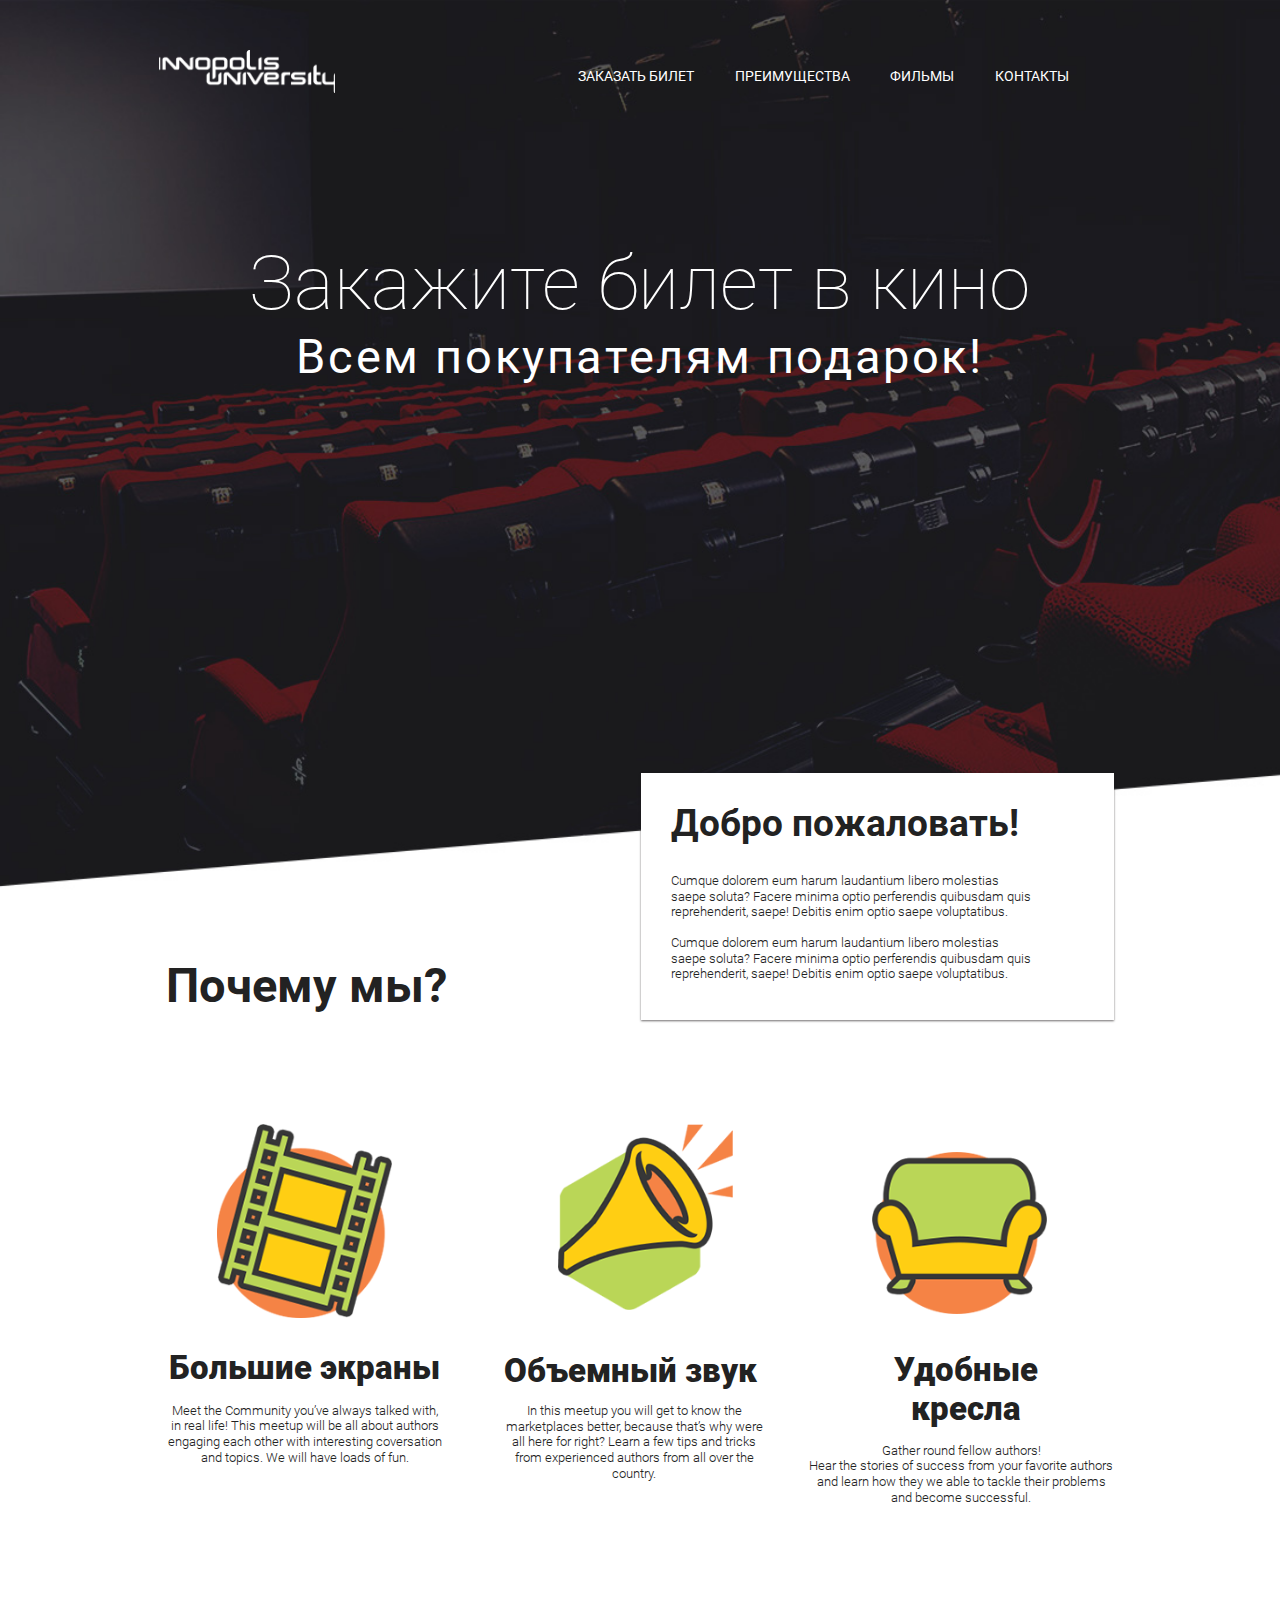
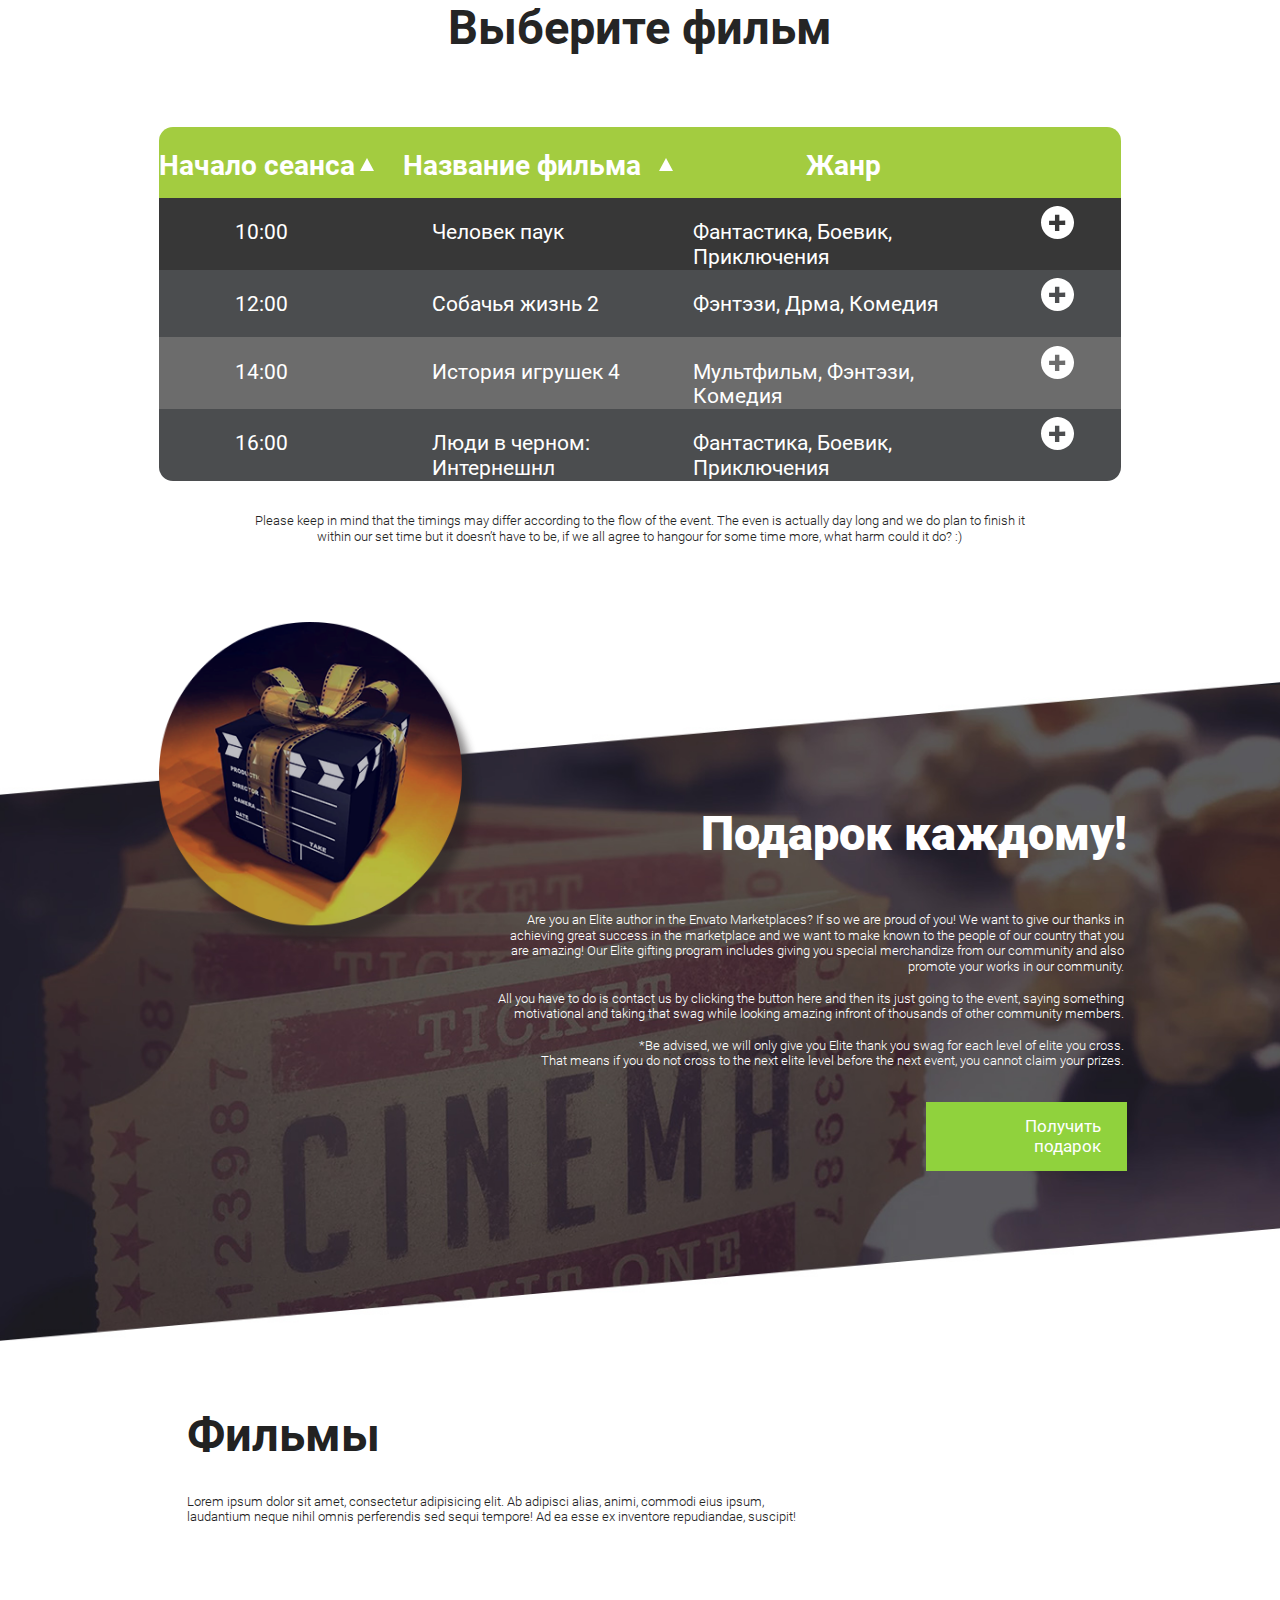
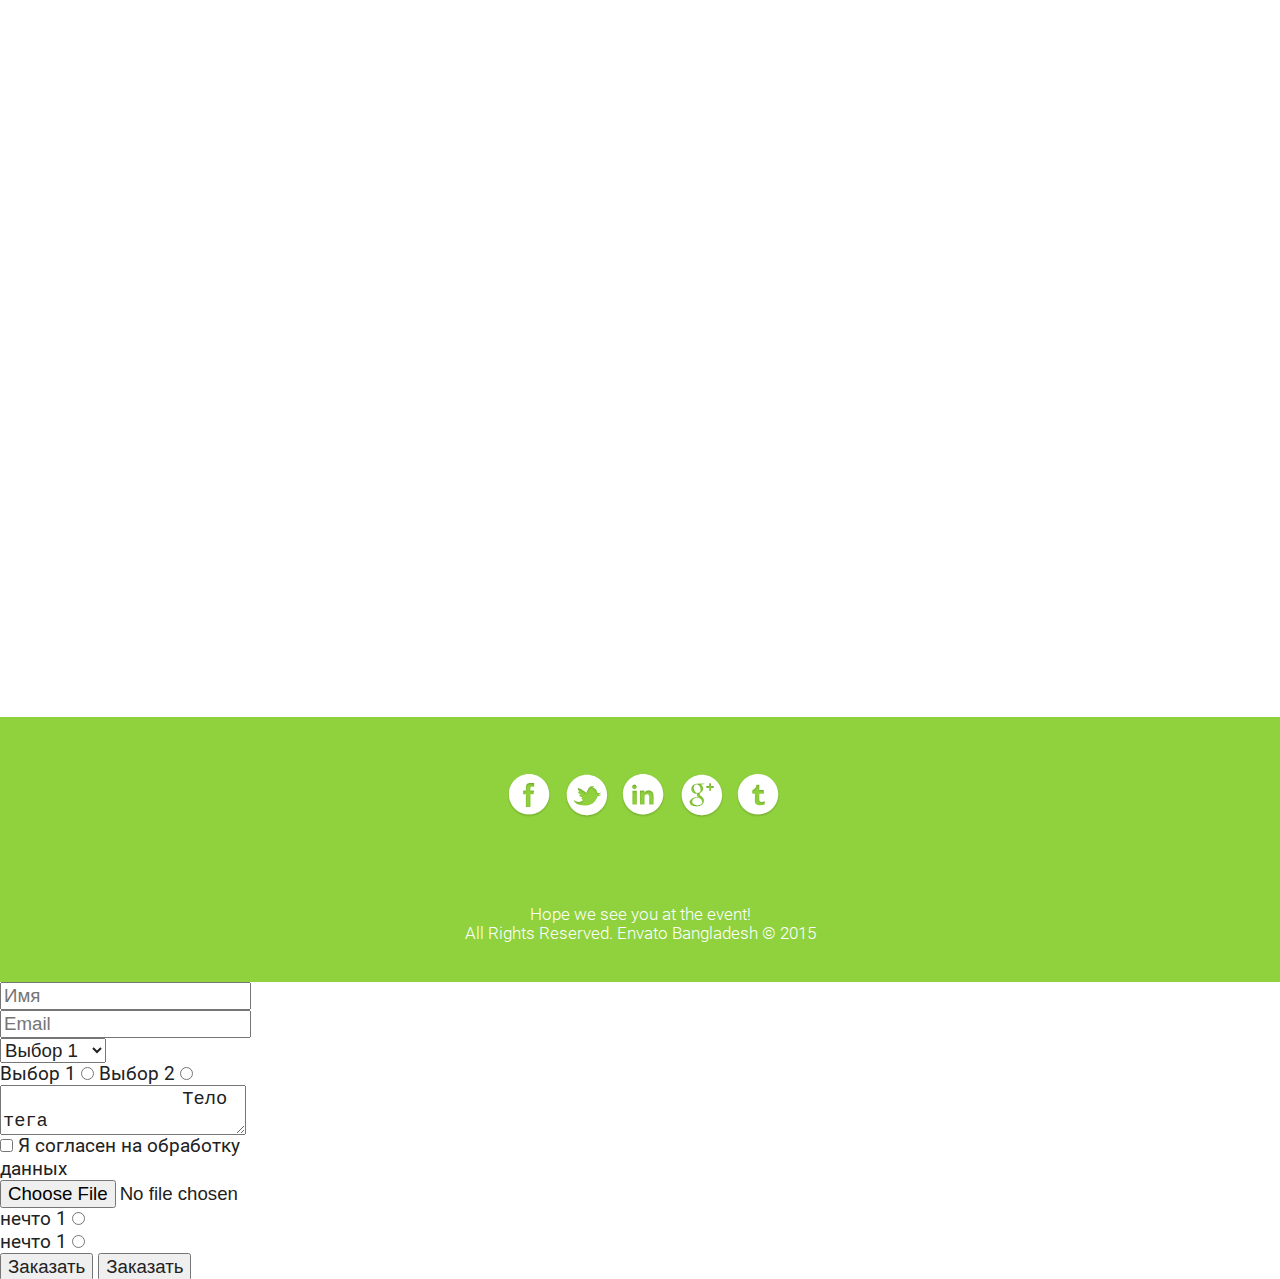
==== index.html @ f1da5b65 "<4.3>-<1>-<add film.js>" ====
<!doctype html>
<html lang="ru">

<head>
    <title>innocinema.ru</title>
    <meta charset="utf-8">
    <meta name="viewport" content="width=device-width, initial-scale=1">
    <meta name="description" content="">
    <meta name="author" content="">
    <title>Webpack Boilerplate</title>
    <link rel="icon" type="image/png" href="images/favicon.png" />
    <link rel="stylesheet" type="text/css" href="css/style.css" />
    <link rel="stylesheet" type="text/css" href="css/media.css" />
    <link rel="stylesheet" href="css/owl.carousel.min.css">
    <link rel="stylesheet" href="css/owl.theme.default.min.css">

</head>


<body>
    <div class="main">
        <div class="block">
            <div class="main__logo">
            </div>
            <div class="main__menu">
                <div class="menu-burger">
                    <span></span>
                </div>
                <ul class="main__menu-list">
                    <li><a href="#ЗАКАЗАТЬ БИЛЕТ">ЗАКАЗАТЬ БИЛЕТ</a></li>
                    <li><a href="#ПРЕИМУЩЕСТВА">ПРЕИМУЩЕСТВА</a></li>
                    <li><a href="#ФИЛЬМЫ">ФИЛЬМЫ </a></li>
                    <li><a href="#КОНТАКТЫ">КОНТАКТЫ</a></li>
                </ul>
            </div>
            <div class="main__head">
                <h1><a name="ЗАКАЗАТЬ БИЛЕТ"></a>
                    Закажите билет в кино
                </h1>
                <h2>
                    Всем покупателям подарок!
                </h2>
            </div>
        </div>
    </div>
    <div class="container">
        <div class="main__welcome">
            <h2>
                Добро пожаловать!
            </h2>
            <p>
                Cumque dolorem eum harum laudantium libero molestias saepe soluta?
                Facere minima optio perferendis quibusdam quis reprehenderit, saepe! Debitis enim optio saepe
                voluptatibus.
            </p>
            <p>
                Cumque dolorem eum harum laudantium libero molestias saepe soluta?
                Facere minima optio perferendis quibusdam quis reprehenderit, saepe! Debitis enim optio saepe
                voluptatibus.
            </p>
        </div>
        <h2 class="advantages__head">
            Почему мы?
        </h2>
        <div class="advantages__flex">
            <div class="advantages__points">
                <div class="advantages__logo">
                    <img src="images/icon_1.png" alt="picture didn't loaded" title="large screens" class="scale">
                </div>
                <div class="advanages_rationale">
                    <h3>
                        Большие экраны
                    </h3>
                    <p>
                        Meet the Community you’ve always talked with, in real life! This meetup will be all about
                        authors engaging each other with interesting coversation
                        and topics. We will have loads of fun.
                    </p>
                </div>
            </div>
            <div class="advantages__points">
                <div class="advantages__logo">
                    <img src="images/icon_2.png" alt="picture didn't loaded" title="surround sound" class="scale">
                </div>
                <div class="advanages_rationale">
                    <h3>
                        Объемный звук
                    </h3>
                    <p>
                        In this meetup you will get to know the marketplaces better, because that’s why were all here
                        for right?
                        Learn a few tips and tricks from experienced authors from all over the country.
                    </p>
                </div>
            </div>
            <div class="advantages__points">
                <div class="advantages__logo">
                    <img src="images/icon_3.png" alt="picture didn't loaded" title="comfortable armchairs"
                        class="scale">
                </div>
                <div class="advanages_rationale">
                    <h3>
                        Удобные кресла
                    </h3>
                    <p>
                        Gather round fellow authors!
                        </br>
                        Hear the stories of success from your favorite authors and learn how they we able
                        to tackle their problems and become successful.
                    </p>
                </div>
            </div>
        </div>
    </div>
    </div>
    </div>
    </section>
    <section>
        <div class="movie">
            <h2 class="movie__header"><a name="ФИЛЬМЫ"></a>
                Выберите фильм
            </h2>
            <div class="table">
                <table class="movie__table">
                    <thead class="movie__table__thead">
                        <tr>
                            <th class="movie__table__thead-time">
                                Начало сеанса
                            </th>
                            <th class="movie__table__thead-stuff">
                                Название фильма
                            </th>
                            <th class="movie__table__thead-genre">
                                <a href="#">
                                    Жанр
                                </a>
                            </th>
                            <th class="movie__table__thead-plus">
                            </th>
                        </tr>
                    </thead>
                    <tbody class="movie__table__tbody">
                        <tr>
                            <td class="movie__table__tbody-time" id="start_film_1">
                            </td>
                            <td class="movie__table__tbody-stuff" id="name_film_1">
                            </td>
                            <td class="movie__table__tbody-genre" id="ganar_film_1">
                            </td>
                            <td class="movie__table__tbody-plus">
                                <svg xmlns="http://www.w3.org/2000/svg" xmlns:xlink="http://www.w3.org/1999/xlink"
                                    width="33px" height="33px">
                                    <path fill-rule="evenodd" fill="rgb(255, 255, 255)"
                                        d="M16.505,32.994 C7.393,32.994 0.005,25.607 0.005,16.494 C0.005,7.381 7.393,-0.006 16.505,-0.006 C25.618,-0.006 33.005,7.381 33.005,16.494 C33.005,25.607 25.618,32.994 16.505,32.994 ZM24.214,14.591 L18.356,14.631 L18.356,8.796 L13.958,8.777 L13.958,14.637 L8.083,14.637 L8.083,19.074 L13.958,19.074 L13.958,24.889 L18.336,24.889 L18.307,19.074 L24.231,19.074 L24.214,14.591 Z" />
                                </svg>
                            </td>
                        </tr>
                        <tr>
                            <td class="movie__table__tbody-time" id="start_film_2">
                            </td>
                            <td class="movie__table__tbody-stuff" id="name_film_2">
                            </td>
                            <td class="movie__table__tbody-genre" id="ganar_film_2">
                            </td>
                            <td class="movie__table__tbody-plus">
                                <svg xmlns="http://www.w3.org/2000/svg" xmlns:xlink="http://www.w3.org/1999/xlink"
                                    width="33px" height="33px">
                                    <path fill-rule="evenodd" fill="rgb(255, 255, 255)"
                                        d="M16.505,32.994 C7.393,32.994 0.005,25.607 0.005,16.494 C0.005,7.381 7.393,-0.006 16.505,-0.006 C25.618,-0.006 33.005,7.381 33.005,16.494 C33.005,25.607 25.618,32.994 16.505,32.994 ZM24.214,14.591 L18.356,14.631 L18.356,8.796 L13.958,8.777 L13.958,14.637 L8.083,14.637 L8.083,19.074 L13.958,19.074 L13.958,24.889 L18.336,24.889 L18.307,19.074 L24.231,19.074 L24.214,14.591 Z" />
                                </svg>
                            </td>
                        </tr>
                        <tr>
                            <td class="movie__table__tbody-time" id="start_film_3">
                            </td>
                            <td class="movie__table__tbody-stuff" id="name_film_3">
                            </td>
                            <td class="movie__table__tbody-genre" id="ganar_film_3">
                            </td>
                            <td class="movie__table__tbody-plus">
                                <svg xmlns="http://www.w3.org/2000/svg" xmlns:xlink="http://www.w3.org/1999/xlink"
                                    width="33px" height="33px">
                                    <path fill-rule="evenodd" fill="rgb(255, 255, 255)"
                                        d="M16.505,32.994 C7.393,32.994 0.005,25.607 0.005,16.494 C0.005,7.381 7.393,-0.006 16.505,-0.006 C25.618,-0.006 33.005,7.381 33.005,16.494 C33.005,25.607 25.618,32.994 16.505,32.994 ZM24.214,14.591 L18.356,14.631 L18.356,8.796 L13.958,8.777 L13.958,14.637 L8.083,14.637 L8.083,19.074 L13.958,19.074 L13.958,24.889 L18.336,24.889 L18.307,19.074 L24.231,19.074 L24.214,14.591 Z" />
                                </svg>
                            </td>
                        </tr>
                        <tr>
                            <td class="movie__table__tbody-time" id="start_film_4">
                            </td>
                            <td class="movie__table__tbody-stuff" id="name_film_4">
                            </td>
                            <td class="movie__table__tbody-genre" id="ganar_film_4">
                            </td>
                            <td class="movie__table__tbody-plus">
                                <svg xmlns="http://www.w3.org/2000/svg" xmlns:xlink="http://www.w3.org/1999/xlink"
                                    width="33px" height="33px">
                                    <path fill-rule="evenodd" fill="rgb(255, 255, 255)"
                                        d="M16.505,32.994 C7.393,32.994 0.005,25.607 0.005,16.494 C0.005,7.381 7.393,-0.006 16.505,-0.006 C25.618,-0.006 33.005,7.381 33.005,16.494 C33.005,25.607 25.618,32.994 16.505,32.994 ZM24.214,14.591 L18.356,14.631 L18.356,8.796 L13.958,8.777 L13.958,14.637 L8.083,14.637 L8.083,19.074 L13.958,19.074 L13.958,24.889 L18.336,24.889 L18.307,19.074 L24.231,19.074 L24.214,14.591 Z" />
                                </svg>
                            </td>
                        </tr>
                    </tbody>
                </table>
            </div>
            <div class="movie__caution">
                <p>
                    Please keep in mind that the timings may differ according to the flow of the event. The even is
                    actually day long and we do plan to finish it within our set time but it doesn’t have to be, if we
                    all agree to hangour for some time more, what harm could it do? :)
                </p>
            </div>
        </div>
    </section>
    <section class="present">
        <div class="present__logo">
            <img alt="picture didn't loaded" title="present" src="images/Слой 4.png">
        </div>
        <div class="present_each">
            <h2>
                Подарок каждому!
            </h2>
            <p>
                Are you an Elite author in the Envato Marketplaces? If so we are proud of you! We want to give our
                thanks in achieving great
                success in the marketplace and we want to make known to the people of our country that you are amazing!
                Our Elite gifting
                program includes giving you special merchandize from our community and also promote your works in our
                community.
            </p>
            <p>
                All you have to do is contact us by clicking the button here and then its just going to the event,
                saying something
                motivational and taking that swag while looking amazing infront of thousands of other community members.
            </p>
            <p>
                *Be advised, we will only give you Elite thank you swag for each level of elite you cross.
                </br>
                That means if you do not cross to the next elite level before the next event, you cannot claim your
                prizes.
            </p>
            <div class="present__button">
                <p>
                    Получить подарок
                </p>
            </div>
        </div>
    </section>
    <div class="film">
        <section class="films">
            <h2>
                Фильмы
            </h2>
            <p>
                Lorem ipsum dolor sit amet, consectetur adipisicing elit. Ab adipisci alias, animi, commodi eius ipsum,
                laudantium neque nihil omnis perferendis sed sequi tempore! Ad ea esse ex inventore repudiandae,
                suscipit!
            </p>
        </section>
        <section>
            <div class="movie-grid ">
                <div class="movie-grid_flex owl-carousel">
                    <div class="movie-grid_item">
                        <div class="movie-grid_inner1">
                            <div class="movie-grid_poster">
                                <img src="images/spider.jpg" alt="picture didn't loaded" title="человек-паук">
                            </div>
                            <div class="movie-grid_description">
                                <p class="movie-grid_text1">Человек-паук</p>
                                <hr class="movie-grid_hr" />
                                <p class="movie-grid_text2">More about selling in the Envato Marketplaces</p>
                                <div>
                                    <a class="movie-grid_link1" href="http://facebook.com" title="facebook"
                                        target="_blank">
                                        <svg class="movie-grid_svg" xmlns="http://www.w3.org/2000/svg"
                                            xmlns:xlink="http://www.w3.org/1999/xlink" width="34px" height="34px">
                                            <defs>
                                                <filter filterUnits="userSpaceOnUse" id="Filter_0" x="0px" y="0px"
                                                    width="34px" height="34px">
                                                    <feOffset in="SourceAlpha" dx="0" dy="1" />
                                                    <feGaussianBlur result="blurOut" stdDeviation="1" />
                                                    <feFlood flood-color="rgb(0, 0, 0)" result="floodOut" />
                                                    <feComposite operator="atop" in="floodOut" in2="blurOut" />
                                                    <feComponentTransfer>
                                                        <feFuncA type="linear" slope="0.25" />
                                                    </feComponentTransfer>
                                                    <feMerge>
                                                        <feMergeNode />
                                                        <feMergeNode in="SourceGraphic" />
                                                    </feMerge>
                                                </filter>
                                            </defs>
                                            <g filter="url(#Filter_0)">
                                                <path fill-rule="evenodd"
                                                    d="M16.350,30.764 C7.872,30.764 1.000,23.882 1.000,15.393 C1.000,6.903 7.872,0.021 16.350,0.021 C24.828,0.021 31.700,6.903 31.700,15.393 C31.700,23.882 24.828,30.764 16.350,30.764 ZM16.721,6.969 C13.254,6.969 14.044,11.088 13.929,12.590 C13.929,12.601 11.809,12.590 11.809,12.590 L11.809,15.384 L13.922,15.384 L13.922,25.220 L17.434,25.220 L17.426,15.384 L19.779,15.384 L20.240,12.574 L17.434,12.605 C17.434,10.610 17.280,9.799 18.445,9.799 C18.549,9.799 20.251,9.795 20.251,9.795 L20.255,6.969 L16.721,6.969 Z" />
                                            </g>
                                        </svg>
                                    </a>
                                    <a class="movie-grid_link1" href="http://twiter.com" title="twiter" target="_blank">
                                        <svg class="movie-grid_svg" xmlns="http://www.w3.org/2000/svg"
                                            xmlns:xlink="http://www.w3.org/1999/xlink" width="34px" height="34px">
                                            <defs>
                                                <filter filterUnits="userSpaceOnUse" id="Filter_0" x="0px" y="0px"
                                                    width="34px" height="34px">
                                                    <feOffset in="SourceAlpha" dx="0" dy="1" />
                                                    <feGaussianBlur result="blurOut" stdDeviation="1" />
                                                    <feFlood flood-color="rgb(0, 0, 0)" result="floodOut" />
                                                    <feComposite operator="atop" in="floodOut" in2="blurOut" />
                                                    <feComponentTransfer>
                                                        <feFuncA type="linear" slope="0.25" />
                                                    </feComponentTransfer>
                                                    <feMerge>
                                                        <feMergeNode />
                                                        <feMergeNode in="SourceGraphic" />
                                                    </feMerge>
                                                </filter>

                                            </defs>
                                            <g filter="url(#Filter_0)">
                                                <path fill-rule="evenodd"
                                                    d="M16.537,30.747 C8.060,30.747 1.187,23.865 1.187,15.375 C1.187,6.885 8.060,0.003 16.537,0.003 C25.015,0.003 31.887,6.885 31.887,15.375 C31.887,23.865 25.015,30.747 16.537,30.747 ZM24.698,13.855 C23.512,9.722 20.664,9.722 20.664,9.722 C20.664,9.722 21.873,9.034 21.838,8.615 C21.466,8.348 20.720,8.883 20.657,8.883 C20.845,8.751 20.733,8.373 20.489,8.231 C20.129,8.266 19.815,8.930 19.815,8.930 C19.815,8.930 19.638,8.604 19.478,8.604 C17.571,9.128 16.228,13.535 16.234,13.541 C10.007,9.332 9.595,10.141 9.595,10.152 C9.106,11.247 11.001,12.633 11.001,12.633 L10.460,12.649 C10.460,12.649 9.663,12.623 9.837,13.192 C10.015,13.920 10.959,14.674 10.967,14.682 C11.432,14.903 12.013,14.693 12.013,14.693 C12.013,14.693 11.397,15.016 11.007,15.260 C10.364,15.675 10.826,16.044 10.896,16.114 C11.733,17.011 13.048,16.953 13.048,16.953 C13.048,16.953 12.437,17.686 12.432,17.965 C12.432,18.419 12.839,18.699 12.873,18.734 C13.237,18.984 13.776,19.013 13.780,19.013 C10.411,22.588 6.351,18.992 6.351,18.979 C6.804,21.598 10.653,24.125 17.420,23.147 C22.908,22.274 24.663,16.254 24.663,16.254 C24.663,16.254 26.931,16.382 27.187,15.031 C26.477,15.159 25.454,14.950 25.454,14.950 C25.454,14.950 27.198,14.193 27.280,13.285 C26.256,14.076 24.733,13.855 24.698,13.855 Z" />
                                            </g>
                                        </svg>
                                    </a>
                                    <a class="movie-grid_link1" href="https://www.behance.net/" title="behance"
                                        target="_blank">
                                        <svg class="movie-grid_svg" xmlns="http://www.w3.org/2000/svg"
                                            xmlns:xlink="http://www.w3.org/1999/xlink" width="35px" height="34px">
                                            <defs>
                                                <filter filterUnits="userSpaceOnUse" id="Filter_0" x="0px" y="0px"
                                                    width="35px" height="34px">
                                                    <feOffset in="SourceAlpha" dx="0" dy="1" />
                                                    <feGaussianBlur result="blurOut" stdDeviation="1" />
                                                    <feFlood flood-color="rgb(0, 0, 0)" result="floodOut" />
                                                    <feComposite operator="atop" in="floodOut" in2="blurOut" />
                                                    <feComponentTransfer>
                                                        <feFuncA type="linear" slope="0.25" />
                                                    </feComponentTransfer>
                                                    <feMerge>
                                                        <feMergeNode />
                                                        <feMergeNode in="SourceGraphic" />
                                                    </feMerge>
                                                </filter>

                                            </defs>
                                            <g filter="url(#Filter_0)">
                                                <path fill-rule="evenodd"
                                                    d="M16.806,30.764 C8.328,30.764 1.456,23.882 1.456,15.393 C1.456,6.903 8.328,0.021 16.806,0.021 C25.283,0.021 32.156,6.903 32.156,15.393 C32.156,23.882 25.283,30.764 16.806,30.764 ZM16.969,12.741 C16.969,9.268 13.194,9.547 13.194,9.547 L7.596,9.549 L7.603,21.872 L12.826,21.837 C12.826,21.837 17.320,22.183 17.360,18.148 C17.360,15.798 15.465,15.234 15.465,15.234 C15.465,15.234 16.969,14.689 16.969,12.741 ZM25.305,10.217 L20.513,10.217 L20.513,11.592 L25.305,11.592 L25.305,10.217 ZM22.854,12.325 C18.267,12.325 18.493,17.138 18.493,17.138 C18.493,17.138 18.237,21.877 22.944,21.877 C26.568,21.877 27.094,18.885 27.094,18.885 L24.763,18.885 C24.763,18.885 24.387,19.940 23.004,19.924 C20.733,19.924 20.809,17.726 20.809,17.726 L27.199,17.695 C27.199,17.695 27.861,12.325 22.854,12.325 ZM22.839,14.292 C24.808,14.292 24.854,16.160 24.854,16.160 L20.854,16.190 C20.854,16.190 21.004,14.292 22.839,14.292 ZM12.723,19.704 L10.117,19.694 L10.107,16.410 C10.107,16.410 11.692,16.421 12.758,16.421 C12.754,16.421 14.768,16.280 14.768,17.947 C14.768,19.944 12.723,19.704 12.723,19.704 ZM12.743,14.398 L10.112,14.413 L10.112,11.687 L12.385,11.699 C12.385,11.699 14.518,11.416 14.518,13.012 C14.518,14.609 12.743,14.398 12.743,14.398 Z" />
                                            </g>
                                        </svg>
                                    </a>
                                    <a class="movie-grid_link1" href="https://dribbble.com/" title="dribbble"
                                        target="_blank">
                                        <svg class="movie-grid_svg" xmlns="http://www.w3.org/2000/svg"
                                            xmlns:xlink="http://www.w3.org/1999/xlink" width="35px" height="34px">
                                            <defs>
                                                <filter filterUnits="userSpaceOnUse" id="Filter_0" x="0px" y="0px"
                                                    width="34px" height="34px">
                                                    <feOffset in="SourceAlpha" dx="0" dy="1" />
                                                    <feGaussianBlur result="blurOut" stdDeviation="1" />
                                                    <feFlood flood-color="rgb(0, 0, 0)" result="floodOut" />
                                                    <feComposite operator="atop" in="floodOut" in2="blurOut" />
                                                    <feComponentTransfer>
                                                        <feFuncA type="linear" slope="0.25" />
                                                    </feComponentTransfer>
                                                    <feMerge>
                                                        <feMergeNode />
                                                        <feMergeNode in="SourceGraphic" />
                                                    </feMerge>
                                                </filter>

                                            </defs>
                                            <g filter="url(#Filter_0)">
                                                <path fill-rule="evenodd"
                                                    d="M16.644,31.009 C8.166,31.009 1.294,24.126 1.294,15.636 C1.294,7.146 8.166,0.265 16.644,0.265 C25.121,0.265 31.994,7.146 31.994,15.636 C31.994,24.126 25.121,31.009 16.644,31.009 ZM16.546,3.731 C9.946,3.731 4.595,9.100 4.595,15.724 C4.595,22.347 9.946,27.716 16.546,27.716 C23.147,27.716 28.498,22.347 28.498,15.724 C28.498,9.100 23.147,3.731 16.546,3.731 ZM19.404,15.210 C19.132,14.525 18.850,13.854 18.553,13.209 C22.130,11.829 24.182,9.458 24.182,9.458 C24.182,9.458 26.206,11.638 26.388,15.193 C26.388,15.178 22.467,14.623 19.404,15.210 ZM14.049,6.157 C14.049,6.157 18.845,4.626 22.988,8.237 C20.753,10.510 17.771,11.625 17.771,11.625 C16.451,8.648 14.049,6.157 14.049,6.157 ZM6.905,13.641 C6.905,13.641 7.620,9.210 12.104,6.893 C14.554,9.848 15.825,12.313 15.825,12.313 C15.825,12.313 12.168,13.504 6.905,13.641 ZM17.441,15.644 C17.441,15.644 12.774,16.496 9.041,22.138 C6.368,19.036 6.702,15.348 6.702,15.329 C13.430,15.117 16.642,13.880 16.642,13.880 L17.441,15.644 ZM18.121,17.369 C19.233,19.948 20.084,24.955 20.084,24.955 C20.084,24.955 15.249,27.144 10.494,23.529 C10.502,23.529 13.193,18.747 18.121,17.369 ZM26.331,16.982 C25.687,21.930 21.967,23.990 21.967,23.990 C21.345,20.359 20.052,16.938 20.052,16.938 C20.052,16.938 23.030,16.445 26.331,16.982 Z" />
                                            </g>
                                        </svg>
                                    </a>
                                </div>
                            </div>
                        </div>
                    </div>
                    <div class="movie-grid_item">
                        <div class="movie-grid_inner1">
                            <div class="movie-grid_poster">
                                <img src="images/dog.jpg" alt="picture didn't loaded" title="Cобачья жизнь 2">
                            </div>
                            <div class="movie-grid_description">
                                <p class="movie-grid_text1">Cобачья жизнь 2</p>
                                <hr class="movie-grid_hr" />
                                <p class="movie-grid_text2">More about selling in the Envato Marketplaces</p>
                                <div>
                                    <a class="movie-grid_link1" href="http://facebook.com" title="facebook"
                                        target="_blank">
                                        <svg class="movie-grid_svg" xmlns="http://www.w3.org/2000/svg"
                                            xmlns:xlink="http://www.w3.org/1999/xlink" width="34px" height="34px">
                                            <defs>
                                                <filter filterUnits="userSpaceOnUse" id="Filter_0" x="0px" y="0px"
                                                    width="34px" height="34px">
                                                    <feOffset in="SourceAlpha" dx="0" dy="1" />
                                                    <feGaussianBlur result="blurOut" stdDeviation="1" />
                                                    <feFlood flood-color="rgb(0, 0, 0)" result="floodOut" />
                                                    <feComposite operator="atop" in="floodOut" in2="blurOut" />
                                                    <feComponentTransfer>
                                                        <feFuncA type="linear" slope="0.25" />
                                                    </feComponentTransfer>
                                                    <feMerge>
                                                        <feMergeNode />
                                                        <feMergeNode in="SourceGraphic" />
                                                    </feMerge>
                                                </filter>
                                            </defs>
                                            <g filter="url(#Filter_0)">
                                                <path fill-rule="evenodd"
                                                    d="M16.350,30.764 C7.872,30.764 1.000,23.882 1.000,15.393 C1.000,6.903 7.872,0.021 16.350,0.021 C24.828,0.021 31.700,6.903 31.700,15.393 C31.700,23.882 24.828,30.764 16.350,30.764 ZM16.721,6.969 C13.254,6.969 14.044,11.088 13.929,12.590 C13.929,12.601 11.809,12.590 11.809,12.590 L11.809,15.384 L13.922,15.384 L13.922,25.220 L17.434,25.220 L17.426,15.384 L19.779,15.384 L20.240,12.574 L17.434,12.605 C17.434,10.610 17.280,9.799 18.445,9.799 C18.549,9.799 20.251,9.795 20.251,9.795 L20.255,6.969 L16.721,6.969 Z" />
                                            </g>
                                        </svg>
                                    </a>
                                    <a class="movie-grid_link1" href="http://twiter.com" title="twiter" target="_blank">
                                        <svg class="movie-grid_svg" xmlns="http://www.w3.org/2000/svg"
                                            xmlns:xlink="http://www.w3.org/1999/xlink" width="34px" height="34px">
                                            <defs>
                                                <filter filterUnits="userSpaceOnUse" id="Filter_0" x="0px" y="0px"
                                                    width="34px" height="34px">
                                                    <feOffset in="SourceAlpha" dx="0" dy="1" />
                                                    <feGaussianBlur result="blurOut" stdDeviation="1" />
                                                    <feFlood flood-color="rgb(0, 0, 0)" result="floodOut" />
                                                    <feComposite operator="atop" in="floodOut" in2="blurOut" />
                                                    <feComponentTransfer>
                                                        <feFuncA type="linear" slope="0.25" />
                                                    </feComponentTransfer>
                                                    <feMerge>
                                                        <feMergeNode />
                                                        <feMergeNode in="SourceGraphic" />
                                                    </feMerge>
                                                </filter>

                                            </defs>
                                            <g filter="url(#Filter_0)">
                                                <path fill-rule="evenodd"
                                                    d="M16.537,30.747 C8.060,30.747 1.187,23.865 1.187,15.375 C1.187,6.885 8.060,0.003 16.537,0.003 C25.015,0.003 31.887,6.885 31.887,15.375 C31.887,23.865 25.015,30.747 16.537,30.747 ZM24.698,13.855 C23.512,9.722 20.664,9.722 20.664,9.722 C20.664,9.722 21.873,9.034 21.838,8.615 C21.466,8.348 20.720,8.883 20.657,8.883 C20.845,8.751 20.733,8.373 20.489,8.231 C20.129,8.266 19.815,8.930 19.815,8.930 C19.815,8.930 19.638,8.604 19.478,8.604 C17.571,9.128 16.228,13.535 16.234,13.541 C10.007,9.332 9.595,10.141 9.595,10.152 C9.106,11.247 11.001,12.633 11.001,12.633 L10.460,12.649 C10.460,12.649 9.663,12.623 9.837,13.192 C10.015,13.920 10.959,14.674 10.967,14.682 C11.432,14.903 12.013,14.693 12.013,14.693 C12.013,14.693 11.397,15.016 11.007,15.260 C10.364,15.675 10.826,16.044 10.896,16.114 C11.733,17.011 13.048,16.953 13.048,16.953 C13.048,16.953 12.437,17.686 12.432,17.965 C12.432,18.419 12.839,18.699 12.873,18.734 C13.237,18.984 13.776,19.013 13.780,19.013 C10.411,22.588 6.351,18.992 6.351,18.979 C6.804,21.598 10.653,24.125 17.420,23.147 C22.908,22.274 24.663,16.254 24.663,16.254 C24.663,16.254 26.931,16.382 27.187,15.031 C26.477,15.159 25.454,14.950 25.454,14.950 C25.454,14.950 27.198,14.193 27.280,13.285 C26.256,14.076 24.733,13.855 24.698,13.855 Z" />
                                            </g>
                                        </svg>
                                    </a>
                                    <a class="movie-grid_link1" href="https://www.behance.net/" title="behance"
                                        target="_blank">
                                        <svg class="movie-grid_svg" xmlns="http://www.w3.org/2000/svg"
                                            xmlns:xlink="http://www.w3.org/1999/xlink" width="35px" height="34px">
                                            <defs>
                                                <filter filterUnits="userSpaceOnUse" id="Filter_0" x="0px" y="0px"
                                                    width="35px" height="34px">
                                                    <feOffset in="SourceAlpha" dx="0" dy="1" />
                                                    <feGaussianBlur result="blurOut" stdDeviation="1" />
                                                    <feFlood flood-color="rgb(0, 0, 0)" result="floodOut" />
                                                    <feComposite operator="atop" in="floodOut" in2="blurOut" />
                                                    <feComponentTransfer>
                                                        <feFuncA type="linear" slope="0.25" />
                                                    </feComponentTransfer>
                                                    <feMerge>
                                                        <feMergeNode />
                                                        <feMergeNode in="SourceGraphic" />
                                                    </feMerge>
                                                </filter>

                                            </defs>
                                            <g filter="url(#Filter_0)">
                                                <path fill-rule="evenodd"
                                                    d="M16.806,30.764 C8.328,30.764 1.456,23.882 1.456,15.393 C1.456,6.903 8.328,0.021 16.806,0.021 C25.283,0.021 32.156,6.903 32.156,15.393 C32.156,23.882 25.283,30.764 16.806,30.764 ZM16.969,12.741 C16.969,9.268 13.194,9.547 13.194,9.547 L7.596,9.549 L7.603,21.872 L12.826,21.837 C12.826,21.837 17.320,22.183 17.360,18.148 C17.360,15.798 15.465,15.234 15.465,15.234 C15.465,15.234 16.969,14.689 16.969,12.741 ZM25.305,10.217 L20.513,10.217 L20.513,11.592 L25.305,11.592 L25.305,10.217 ZM22.854,12.325 C18.267,12.325 18.493,17.138 18.493,17.138 C18.493,17.138 18.237,21.877 22.944,21.877 C26.568,21.877 27.094,18.885 27.094,18.885 L24.763,18.885 C24.763,18.885 24.387,19.940 23.004,19.924 C20.733,19.924 20.809,17.726 20.809,17.726 L27.199,17.695 C27.199,17.695 27.861,12.325 22.854,12.325 ZM22.839,14.292 C24.808,14.292 24.854,16.160 24.854,16.160 L20.854,16.190 C20.854,16.190 21.004,14.292 22.839,14.292 ZM12.723,19.704 L10.117,19.694 L10.107,16.410 C10.107,16.410 11.692,16.421 12.758,16.421 C12.754,16.421 14.768,16.280 14.768,17.947 C14.768,19.944 12.723,19.704 12.723,19.704 ZM12.743,14.398 L10.112,14.413 L10.112,11.687 L12.385,11.699 C12.385,11.699 14.518,11.416 14.518,13.012 C14.518,14.609 12.743,14.398 12.743,14.398 Z" />
                                            </g>
                                        </svg>
                                    </a>
                                    <a class="movie-grid_link1" href="https://dribbble.com/" title="dribbble"
                                        target="_blank">
                                        <svg class="movie-grid_svg" xmlns="http://www.w3.org/2000/svg"
                                            xmlns:xlink="http://www.w3.org/1999/xlink" width="35px" height="34px">
                                            <defs>
                                                <filter filterUnits="userSpaceOnUse" id="Filter_0" x="0px" y="0px"
                                                    width="34px" height="34px">
                                                    <feOffset in="SourceAlpha" dx="0" dy="1" />
                                                    <feGaussianBlur result="blurOut" stdDeviation="1" />
                                                    <feFlood flood-color="rgb(0, 0, 0)" result="floodOut" />
                                                    <feComposite operator="atop" in="floodOut" in2="blurOut" />
                                                    <feComponentTransfer>
                                                        <feFuncA type="linear" slope="0.25" />
                                                    </feComponentTransfer>
                                                    <feMerge>
                                                        <feMergeNode />
                                                        <feMergeNode in="SourceGraphic" />
                                                    </feMerge>
                                                </filter>

                                            </defs>
                                            <g filter="url(#Filter_0)">
                                                <path fill-rule="evenodd"
                                                    d="M16.644,31.009 C8.166,31.009 1.294,24.126 1.294,15.636 C1.294,7.146 8.166,0.265 16.644,0.265 C25.121,0.265 31.994,7.146 31.994,15.636 C31.994,24.126 25.121,31.009 16.644,31.009 ZM16.546,3.731 C9.946,3.731 4.595,9.100 4.595,15.724 C4.595,22.347 9.946,27.716 16.546,27.716 C23.147,27.716 28.498,22.347 28.498,15.724 C28.498,9.100 23.147,3.731 16.546,3.731 ZM19.404,15.210 C19.132,14.525 18.850,13.854 18.553,13.209 C22.130,11.829 24.182,9.458 24.182,9.458 C24.182,9.458 26.206,11.638 26.388,15.193 C26.388,15.178 22.467,14.623 19.404,15.210 ZM14.049,6.157 C14.049,6.157 18.845,4.626 22.988,8.237 C20.753,10.510 17.771,11.625 17.771,11.625 C16.451,8.648 14.049,6.157 14.049,6.157 ZM6.905,13.641 C6.905,13.641 7.620,9.210 12.104,6.893 C14.554,9.848 15.825,12.313 15.825,12.313 C15.825,12.313 12.168,13.504 6.905,13.641 ZM17.441,15.644 C17.441,15.644 12.774,16.496 9.041,22.138 C6.368,19.036 6.702,15.348 6.702,15.329 C13.430,15.117 16.642,13.880 16.642,13.880 L17.441,15.644 ZM18.121,17.369 C19.233,19.948 20.084,24.955 20.084,24.955 C20.084,24.955 15.249,27.144 10.494,23.529 C10.502,23.529 13.193,18.747 18.121,17.369 ZM26.331,16.982 C25.687,21.930 21.967,23.990 21.967,23.990 C21.345,20.359 20.052,16.938 20.052,16.938 C20.052,16.938 23.030,16.445 26.331,16.982 Z" />
                                            </g>
                                        </svg>
                                    </a>
                                </div>
                            </div>
                        </div>
                    </div>
                    <div class="movie-grid_item">
                        <div class="movie-grid_inner1">
                            <div class="movie-grid_poster">
                                <img src="images/mib.jpg" alt="picture didn't loaded" title="человек-паук">
                            </div>
                            <div class="movie-grid_description">
                                <p class="movie-grid_text1">Люди в черном: Интернэшнл</p>
                                <hr class="movie-grid_hr" />
                                <p class="movie-grid_text2">More about selling in the Envato Marketplaces</p>
                                <div>
                                    <a class="movie-grid_link1" href="http://facebook.com" title="facebook"
                                        target="_blank">
                                        <svg class="movie-grid_svg" xmlns="http://www.w3.org/2000/svg"
                                            xmlns:xlink="http://www.w3.org/1999/xlink" width="34px" height="34px">
                                            <defs>
                                                <filter filterUnits="userSpaceOnUse" id="Filter_0" x="0px" y="0px"
                                                    width="34px" height="34px">
                                                    <feOffset in="SourceAlpha" dx="0" dy="1" />
                                                    <feGaussianBlur result="blurOut" stdDeviation="1" />
                                                    <feFlood flood-color="rgb(0, 0, 0)" result="floodOut" />
                                                    <feComposite operator="atop" in="floodOut" in2="blurOut" />
                                                    <feComponentTransfer>
                                                        <feFuncA type="linear" slope="0.25" />
                                                    </feComponentTransfer>
                                                    <feMerge>
                                                        <feMergeNode />
                                                        <feMergeNode in="SourceGraphic" />
                                                    </feMerge>
                                                </filter>
                                            </defs>
                                            <g filter="url(#Filter_0)">
                                                <path fill-rule="evenodd"
                                                    d="M16.350,30.764 C7.872,30.764 1.000,23.882 1.000,15.393 C1.000,6.903 7.872,0.021 16.350,0.021 C24.828,0.021 31.700,6.903 31.700,15.393 C31.700,23.882 24.828,30.764 16.350,30.764 ZM16.721,6.969 C13.254,6.969 14.044,11.088 13.929,12.590 C13.929,12.601 11.809,12.590 11.809,12.590 L11.809,15.384 L13.922,15.384 L13.922,25.220 L17.434,25.220 L17.426,15.384 L19.779,15.384 L20.240,12.574 L17.434,12.605 C17.434,10.610 17.280,9.799 18.445,9.799 C18.549,9.799 20.251,9.795 20.251,9.795 L20.255,6.969 L16.721,6.969 Z" />
                                            </g>
                                        </svg>
                                    </a>
                                    <a class="movie-grid_link1" href="http://twiter.com" title="twiter" target="_blank">
                                        <svg class="movie-grid_svg" xmlns="http://www.w3.org/2000/svg"
                                            xmlns:xlink="http://www.w3.org/1999/xlink" width="34px" height="34px">
                                            <defs>
                                                <filter filterUnits="userSpaceOnUse" id="Filter_0" x="0px" y="0px"
                                                    width="34px" height="34px">
                                                    <feOffset in="SourceAlpha" dx="0" dy="1" />
                                                    <feGaussianBlur result="blurOut" stdDeviation="1" />
                                                    <feFlood flood-color="rgb(0, 0, 0)" result="floodOut" />
                                                    <feComposite operator="atop" in="floodOut" in2="blurOut" />
                                                    <feComponentTransfer>
                                                        <feFuncA type="linear" slope="0.25" />
                                                    </feComponentTransfer>
                                                    <feMerge>
                                                        <feMergeNode />
                                                        <feMergeNode in="SourceGraphic" />
                                                    </feMerge>
                                                </filter>

                                            </defs>
                                            <g filter="url(#Filter_0)">
                                                <path fill-rule="evenodd"
                                                    d="M16.537,30.747 C8.060,30.747 1.187,23.865 1.187,15.375 C1.187,6.885 8.060,0.003 16.537,0.003 C25.015,0.003 31.887,6.885 31.887,15.375 C31.887,23.865 25.015,30.747 16.537,30.747 ZM24.698,13.855 C23.512,9.722 20.664,9.722 20.664,9.722 C20.664,9.722 21.873,9.034 21.838,8.615 C21.466,8.348 20.720,8.883 20.657,8.883 C20.845,8.751 20.733,8.373 20.489,8.231 C20.129,8.266 19.815,8.930 19.815,8.930 C19.815,8.930 19.638,8.604 19.478,8.604 C17.571,9.128 16.228,13.535 16.234,13.541 C10.007,9.332 9.595,10.141 9.595,10.152 C9.106,11.247 11.001,12.633 11.001,12.633 L10.460,12.649 C10.460,12.649 9.663,12.623 9.837,13.192 C10.015,13.920 10.959,14.674 10.967,14.682 C11.432,14.903 12.013,14.693 12.013,14.693 C12.013,14.693 11.397,15.016 11.007,15.260 C10.364,15.675 10.826,16.044 10.896,16.114 C11.733,17.011 13.048,16.953 13.048,16.953 C13.048,16.953 12.437,17.686 12.432,17.965 C12.432,18.419 12.839,18.699 12.873,18.734 C13.237,18.984 13.776,19.013 13.780,19.013 C10.411,22.588 6.351,18.992 6.351,18.979 C6.804,21.598 10.653,24.125 17.420,23.147 C22.908,22.274 24.663,16.254 24.663,16.254 C24.663,16.254 26.931,16.382 27.187,15.031 C26.477,15.159 25.454,14.950 25.454,14.950 C25.454,14.950 27.198,14.193 27.280,13.285 C26.256,14.076 24.733,13.855 24.698,13.855 Z" />
                                            </g>
                                        </svg>
                                    </a>
                                    <a class="movie-grid_link1" href="https://www.behance.net/" title="behance"
                                        target="_blank">
                                        <svg class="movie-grid_svg" xmlns="http://www.w3.org/2000/svg"
                                            xmlns:xlink="http://www.w3.org/1999/xlink" width="35px" height="34px">
                                            <defs>
                                                <filter filterUnits="userSpaceOnUse" id="Filter_0" x="0px" y="0px"
                                                    width="35px" height="34px">
                                                    <feOffset in="SourceAlpha" dx="0" dy="1" />
                                                    <feGaussianBlur result="blurOut" stdDeviation="1" />
                                                    <feFlood flood-color="rgb(0, 0, 0)" result="floodOut" />
                                                    <feComposite operator="atop" in="floodOut" in2="blurOut" />
                                                    <feComponentTransfer>
                                                        <feFuncA type="linear" slope="0.25" />
                                                    </feComponentTransfer>
                                                    <feMerge>
                                                        <feMergeNode />
                                                        <feMergeNode in="SourceGraphic" />
                                                    </feMerge>
                                                </filter>

                                            </defs>
                                            <g filter="url(#Filter_0)">
                                                <path fill-rule="evenodd"
                                                    d="M16.806,30.764 C8.328,30.764 1.456,23.882 1.456,15.393 C1.456,6.903 8.328,0.021 16.806,0.021 C25.283,0.021 32.156,6.903 32.156,15.393 C32.156,23.882 25.283,30.764 16.806,30.764 ZM16.969,12.741 C16.969,9.268 13.194,9.547 13.194,9.547 L7.596,9.549 L7.603,21.872 L12.826,21.837 C12.826,21.837 17.320,22.183 17.360,18.148 C17.360,15.798 15.465,15.234 15.465,15.234 C15.465,15.234 16.969,14.689 16.969,12.741 ZM25.305,10.217 L20.513,10.217 L20.513,11.592 L25.305,11.592 L25.305,10.217 ZM22.854,12.325 C18.267,12.325 18.493,17.138 18.493,17.138 C18.493,17.138 18.237,21.877 22.944,21.877 C26.568,21.877 27.094,18.885 27.094,18.885 L24.763,18.885 C24.763,18.885 24.387,19.940 23.004,19.924 C20.733,19.924 20.809,17.726 20.809,17.726 L27.199,17.695 C27.199,17.695 27.861,12.325 22.854,12.325 ZM22.839,14.292 C24.808,14.292 24.854,16.160 24.854,16.160 L20.854,16.190 C20.854,16.190 21.004,14.292 22.839,14.292 ZM12.723,19.704 L10.117,19.694 L10.107,16.410 C10.107,16.410 11.692,16.421 12.758,16.421 C12.754,16.421 14.768,16.280 14.768,17.947 C14.768,19.944 12.723,19.704 12.723,19.704 ZM12.743,14.398 L10.112,14.413 L10.112,11.687 L12.385,11.699 C12.385,11.699 14.518,11.416 14.518,13.012 C14.518,14.609 12.743,14.398 12.743,14.398 Z" />
                                            </g>
                                        </svg>
                                    </a>
                                    <a class="movie-grid_link1" href="https://dribbble.com/" title="dribbble"
                                        target="_blank">
                                        <svg class="movie-grid_svg" xmlns="http://www.w3.org/2000/svg"
                                            xmlns:xlink="http://www.w3.org/1999/xlink" width="35px" height="34px">
                                            <defs>
                                                <filter filterUnits="userSpaceOnUse" id="Filter_0" x="0px" y="0px"
                                                    width="34px" height="34px">
                                                    <feOffset in="SourceAlpha" dx="0" dy="1" />
                                                    <feGaussianBlur result="blurOut" stdDeviation="1" />
                                                    <feFlood flood-color="rgb(0, 0, 0)" result="floodOut" />
                                                    <feComposite operator="atop" in="floodOut" in2="blurOut" />
                                                    <feComponentTransfer>
                                                        <feFuncA type="linear" slope="0.25" />
                                                    </feComponentTransfer>
                                                    <feMerge>
                                                        <feMergeNode />
                                                        <feMergeNode in="SourceGraphic" />
                                                    </feMerge>
                                                </filter>

                                            </defs>
                                            <g filter="url(#Filter_0)">
                                                <path fill-rule="evenodd"
                                                    d="M16.644,31.009 C8.166,31.009 1.294,24.126 1.294,15.636 C1.294,7.146 8.166,0.265 16.644,0.265 C25.121,0.265 31.994,7.146 31.994,15.636 C31.994,24.126 25.121,31.009 16.644,31.009 ZM16.546,3.731 C9.946,3.731 4.595,9.100 4.595,15.724 C4.595,22.347 9.946,27.716 16.546,27.716 C23.147,27.716 28.498,22.347 28.498,15.724 C28.498,9.100 23.147,3.731 16.546,3.731 ZM19.404,15.210 C19.132,14.525 18.850,13.854 18.553,13.209 C22.130,11.829 24.182,9.458 24.182,9.458 C24.182,9.458 26.206,11.638 26.388,15.193 C26.388,15.178 22.467,14.623 19.404,15.210 ZM14.049,6.157 C14.049,6.157 18.845,4.626 22.988,8.237 C20.753,10.510 17.771,11.625 17.771,11.625 C16.451,8.648 14.049,6.157 14.049,6.157 ZM6.905,13.641 C6.905,13.641 7.620,9.210 12.104,6.893 C14.554,9.848 15.825,12.313 15.825,12.313 C15.825,12.313 12.168,13.504 6.905,13.641 ZM17.441,15.644 C17.441,15.644 12.774,16.496 9.041,22.138 C6.368,19.036 6.702,15.348 6.702,15.329 C13.430,15.117 16.642,13.880 16.642,13.880 L17.441,15.644 ZM18.121,17.369 C19.233,19.948 20.084,24.955 20.084,24.955 C20.084,24.955 15.249,27.144 10.494,23.529 C10.502,23.529 13.193,18.747 18.121,17.369 ZM26.331,16.982 C25.687,21.930 21.967,23.990 21.967,23.990 C21.345,20.359 20.052,16.938 20.052,16.938 C20.052,16.938 23.030,16.445 26.331,16.982 Z" />
                                            </g>
                                        </svg>
                                    </a>
                                </div>
                            </div>
                        </div>
                    </div>
                    <div class="movie-grid_item">
                        <div class="movie-grid_inner1">
                            <div class="movie-grid_poster">
                                <img src="images/spider.jpg" alt="picture didn't loaded" title="человек-паук">
                            </div>
                            <div class="movie-grid_description">
                                <p class="movie-grid_text1">Человек-паук</p>
                                <hr class="movie-grid_hr" />
                                <p class="movie-grid_text2">More about selling in the Envato Marketplaces</p>
                                <div>
                                    <a class="movie-grid_link1" href="http://facebook.com" title="facebook"
                                        target="_blank">
                                        <svg class="movie-grid_svg" xmlns="http://www.w3.org/2000/svg"
                                            xmlns:xlink="http://www.w3.org/1999/xlink" width="34px" height="34px">
                                            <defs>
                                                <filter filterUnits="userSpaceOnUse" id="Filter_0" x="0px" y="0px"
                                                    width="34px" height="34px">
                                                    <feOffset in="SourceAlpha" dx="0" dy="1" />
                                                    <feGaussianBlur result="blurOut" stdDeviation="1" />
                                                    <feFlood flood-color="rgb(0, 0, 0)" result="floodOut" />
                                                    <feComposite operator="atop" in="floodOut" in2="blurOut" />
                                                    <feComponentTransfer>
                                                        <feFuncA type="linear" slope="0.25" />
                                                    </feComponentTransfer>
                                                    <feMerge>
                                                        <feMergeNode />
                                                        <feMergeNode in="SourceGraphic" />
                                                    </feMerge>
                                                </filter>
                                            </defs>
                                            <g filter="url(#Filter_0)">
                                                <path fill-rule="evenodd"
                                                    d="M16.350,30.764 C7.872,30.764 1.000,23.882 1.000,15.393 C1.000,6.903 7.872,0.021 16.350,0.021 C24.828,0.021 31.700,6.903 31.700,15.393 C31.700,23.882 24.828,30.764 16.350,30.764 ZM16.721,6.969 C13.254,6.969 14.044,11.088 13.929,12.590 C13.929,12.601 11.809,12.590 11.809,12.590 L11.809,15.384 L13.922,15.384 L13.922,25.220 L17.434,25.220 L17.426,15.384 L19.779,15.384 L20.240,12.574 L17.434,12.605 C17.434,10.610 17.280,9.799 18.445,9.799 C18.549,9.799 20.251,9.795 20.251,9.795 L20.255,6.969 L16.721,6.969 Z" />
                                            </g>
                                        </svg>
                                    </a>
                                    <a class="movie-grid_link1" href="http://twiter.com" title="twiter" target="_blank">
                                        <svg class="movie-grid_svg" xmlns="http://www.w3.org/2000/svg"
                                            xmlns:xlink="http://www.w3.org/1999/xlink" width="34px" height="34px">
                                            <defs>
                                                <filter filterUnits="userSpaceOnUse" id="Filter_0" x="0px" y="0px"
                                                    width="34px" height="34px">
                                                    <feOffset in="SourceAlpha" dx="0" dy="1" />
                                                    <feGaussianBlur result="blurOut" stdDeviation="1" />
                                                    <feFlood flood-color="rgb(0, 0, 0)" result="floodOut" />
                                                    <feComposite operator="atop" in="floodOut" in2="blurOut" />
                                                    <feComponentTransfer>
                                                        <feFuncA type="linear" slope="0.25" />
                                                    </feComponentTransfer>
                                                    <feMerge>
                                                        <feMergeNode />
                                                        <feMergeNode in="SourceGraphic" />
                                                    </feMerge>
                                                </filter>

                                            </defs>
                                            <g filter="url(#Filter_0)">
                                                <path fill-rule="evenodd"
                                                    d="M16.537,30.747 C8.060,30.747 1.187,23.865 1.187,15.375 C1.187,6.885 8.060,0.003 16.537,0.003 C25.015,0.003 31.887,6.885 31.887,15.375 C31.887,23.865 25.015,30.747 16.537,30.747 ZM24.698,13.855 C23.512,9.722 20.664,9.722 20.664,9.722 C20.664,9.722 21.873,9.034 21.838,8.615 C21.466,8.348 20.720,8.883 20.657,8.883 C20.845,8.751 20.733,8.373 20.489,8.231 C20.129,8.266 19.815,8.930 19.815,8.930 C19.815,8.930 19.638,8.604 19.478,8.604 C17.571,9.128 16.228,13.535 16.234,13.541 C10.007,9.332 9.595,10.141 9.595,10.152 C9.106,11.247 11.001,12.633 11.001,12.633 L10.460,12.649 C10.460,12.649 9.663,12.623 9.837,13.192 C10.015,13.920 10.959,14.674 10.967,14.682 C11.432,14.903 12.013,14.693 12.013,14.693 C12.013,14.693 11.397,15.016 11.007,15.260 C10.364,15.675 10.826,16.044 10.896,16.114 C11.733,17.011 13.048,16.953 13.048,16.953 C13.048,16.953 12.437,17.686 12.432,17.965 C12.432,18.419 12.839,18.699 12.873,18.734 C13.237,18.984 13.776,19.013 13.780,19.013 C10.411,22.588 6.351,18.992 6.351,18.979 C6.804,21.598 10.653,24.125 17.420,23.147 C22.908,22.274 24.663,16.254 24.663,16.254 C24.663,16.254 26.931,16.382 27.187,15.031 C26.477,15.159 25.454,14.950 25.454,14.950 C25.454,14.950 27.198,14.193 27.280,13.285 C26.256,14.076 24.733,13.855 24.698,13.855 Z" />
                                            </g>
                                        </svg>
                                    </a>
                                    <a class="movie-grid_link1" href="https://www.behance.net/" title="behance"
                                        target="_blank">
                                        <svg class="movie-grid_svg" xmlns="http://www.w3.org/2000/svg"
                                            xmlns:xlink="http://www.w3.org/1999/xlink" width="35px" height="34px">
                                            <defs>
                                                <filter filterUnits="userSpaceOnUse" id="Filter_0" x="0px" y="0px"
                                                    width="35px" height="34px">
                                                    <feOffset in="SourceAlpha" dx="0" dy="1" />
                                                    <feGaussianBlur result="blurOut" stdDeviation="1" />
                                                    <feFlood flood-color="rgb(0, 0, 0)" result="floodOut" />
                                                    <feComposite operator="atop" in="floodOut" in2="blurOut" />
                                                    <feComponentTransfer>
                                                        <feFuncA type="linear" slope="0.25" />
                                                    </feComponentTransfer>
                                                    <feMerge>
                                                        <feMergeNode />
                                                        <feMergeNode in="SourceGraphic" />
                                                    </feMerge>
                                                </filter>

                                            </defs>
                                            <g filter="url(#Filter_0)">
                                                <path fill-rule="evenodd"
                                                    d="M16.806,30.764 C8.328,30.764 1.456,23.882 1.456,15.393 C1.456,6.903 8.328,0.021 16.806,0.021 C25.283,0.021 32.156,6.903 32.156,15.393 C32.156,23.882 25.283,30.764 16.806,30.764 ZM16.969,12.741 C16.969,9.268 13.194,9.547 13.194,9.547 L7.596,9.549 L7.603,21.872 L12.826,21.837 C12.826,21.837 17.320,22.183 17.360,18.148 C17.360,15.798 15.465,15.234 15.465,15.234 C15.465,15.234 16.969,14.689 16.969,12.741 ZM25.305,10.217 L20.513,10.217 L20.513,11.592 L25.305,11.592 L25.305,10.217 ZM22.854,12.325 C18.267,12.325 18.493,17.138 18.493,17.138 C18.493,17.138 18.237,21.877 22.944,21.877 C26.568,21.877 27.094,18.885 27.094,18.885 L24.763,18.885 C24.763,18.885 24.387,19.940 23.004,19.924 C20.733,19.924 20.809,17.726 20.809,17.726 L27.199,17.695 C27.199,17.695 27.861,12.325 22.854,12.325 ZM22.839,14.292 C24.808,14.292 24.854,16.160 24.854,16.160 L20.854,16.190 C20.854,16.190 21.004,14.292 22.839,14.292 ZM12.723,19.704 L10.117,19.694 L10.107,16.410 C10.107,16.410 11.692,16.421 12.758,16.421 C12.754,16.421 14.768,16.280 14.768,17.947 C14.768,19.944 12.723,19.704 12.723,19.704 ZM12.743,14.398 L10.112,14.413 L10.112,11.687 L12.385,11.699 C12.385,11.699 14.518,11.416 14.518,13.012 C14.518,14.609 12.743,14.398 12.743,14.398 Z" />
                                            </g>
                                        </svg>
                                    </a>
                                    <a class="movie-grid_link1" href="https://dribbble.com/" title="dribbble"
                                        target="_blank">
                                        <svg class="movie-grid_svg" xmlns="http://www.w3.org/2000/svg"
                                            xmlns:xlink="http://www.w3.org/1999/xlink" width="35px" height="34px">
                                            <defs>
                                                <filter filterUnits="userSpaceOnUse" id="Filter_0" x="0px" y="0px"
                                                    width="34px" height="34px">
                                                    <feOffset in="SourceAlpha" dx="0" dy="1" />
                                                    <feGaussianBlur result="blurOut" stdDeviation="1" />
                                                    <feFlood flood-color="rgb(0, 0, 0)" result="floodOut" />
                                                    <feComposite operator="atop" in="floodOut" in2="blurOut" />
                                                    <feComponentTransfer>
                                                        <feFuncA type="linear" slope="0.25" />
                                                    </feComponentTransfer>
                                                    <feMerge>
                                                        <feMergeNode />
                                                        <feMergeNode in="SourceGraphic" />
                                                    </feMerge>
                                                </filter>

                                            </defs>
                                            <g filter="url(#Filter_0)">
                                                <path fill-rule="evenodd"
                                                    d="M16.644,31.009 C8.166,31.009 1.294,24.126 1.294,15.636 C1.294,7.146 8.166,0.265 16.644,0.265 C25.121,0.265 31.994,7.146 31.994,15.636 C31.994,24.126 25.121,31.009 16.644,31.009 ZM16.546,3.731 C9.946,3.731 4.595,9.100 4.595,15.724 C4.595,22.347 9.946,27.716 16.546,27.716 C23.147,27.716 28.498,22.347 28.498,15.724 C28.498,9.100 23.147,3.731 16.546,3.731 ZM19.404,15.210 C19.132,14.525 18.850,13.854 18.553,13.209 C22.130,11.829 24.182,9.458 24.182,9.458 C24.182,9.458 26.206,11.638 26.388,15.193 C26.388,15.178 22.467,14.623 19.404,15.210 ZM14.049,6.157 C14.049,6.157 18.845,4.626 22.988,8.237 C20.753,10.510 17.771,11.625 17.771,11.625 C16.451,8.648 14.049,6.157 14.049,6.157 ZM6.905,13.641 C6.905,13.641 7.620,9.210 12.104,6.893 C14.554,9.848 15.825,12.313 15.825,12.313 C15.825,12.313 12.168,13.504 6.905,13.641 ZM17.441,15.644 C17.441,15.644 12.774,16.496 9.041,22.138 C6.368,19.036 6.702,15.348 6.702,15.329 C13.430,15.117 16.642,13.880 16.642,13.880 L17.441,15.644 ZM18.121,17.369 C19.233,19.948 20.084,24.955 20.084,24.955 C20.084,24.955 15.249,27.144 10.494,23.529 C10.502,23.529 13.193,18.747 18.121,17.369 ZM26.331,16.982 C25.687,21.930 21.967,23.990 21.967,23.990 C21.345,20.359 20.052,16.938 20.052,16.938 C20.052,16.938 23.030,16.445 26.331,16.982 Z" />
                                            </g>
                                        </svg>
                                    </a>
                                </div>
                            </div>
                        </div>
                    </div>
                    <div class="movie-grid_item">
                        <div class="movie-grid_inner1">
                            <div class="movie-grid_poster">
                                <img src="images/dog.jpg" alt="picture didn't loaded" title="Cобачья жизнь 2">
                            </div>
                            <div class="movie-grid_description">
                                <p class="movie-grid_text1">Cобачья жизнь 2</p>
                                <hr class="movie-grid_hr" />
                                <p class="movie-grid_text2">More about selling in the Envato Marketplaces</p>
                                <div>
                                    <a class="movie-grid_link1" href="http://facebook.com" title="facebook"
                                        target="_blank">
                                        <svg class="movie-grid_svg" xmlns="http://www.w3.org/2000/svg"
                                            xmlns:xlink="http://www.w3.org/1999/xlink" width="34px" height="34px">
                                            <defs>
                                                <filter filterUnits="userSpaceOnUse" id="Filter_0" x="0px" y="0px"
                                                    width="34px" height="34px">
                                                    <feOffset in="SourceAlpha" dx="0" dy="1" />
                                                    <feGaussianBlur result="blurOut" stdDeviation="1" />
                                                    <feFlood flood-color="rgb(0, 0, 0)" result="floodOut" />
                                                    <feComposite operator="atop" in="floodOut" in2="blurOut" />
                                                    <feComponentTransfer>
                                                        <feFuncA type="linear" slope="0.25" />
                                                    </feComponentTransfer>
                                                    <feMerge>
                                                        <feMergeNode />
                                                        <feMergeNode in="SourceGraphic" />
                                                    </feMerge>
                                                </filter>
                                            </defs>
                                            <g filter="url(#Filter_0)">
                                                <path fill-rule="evenodd"
                                                    d="M16.350,30.764 C7.872,30.764 1.000,23.882 1.000,15.393 C1.000,6.903 7.872,0.021 16.350,0.021 C24.828,0.021 31.700,6.903 31.700,15.393 C31.700,23.882 24.828,30.764 16.350,30.764 ZM16.721,6.969 C13.254,6.969 14.044,11.088 13.929,12.590 C13.929,12.601 11.809,12.590 11.809,12.590 L11.809,15.384 L13.922,15.384 L13.922,25.220 L17.434,25.220 L17.426,15.384 L19.779,15.384 L20.240,12.574 L17.434,12.605 C17.434,10.610 17.280,9.799 18.445,9.799 C18.549,9.799 20.251,9.795 20.251,9.795 L20.255,6.969 L16.721,6.969 Z" />
                                            </g>
                                        </svg>
                                    </a>
                                    <a class="movie-grid_link1" href="http://twiter.com" title="twiter" target="_blank">
                                        <svg class="movie-grid_svg" xmlns="http://www.w3.org/2000/svg"
                                            xmlns:xlink="http://www.w3.org/1999/xlink" width="34px" height="34px">
                                            <defs>
                                                <filter filterUnits="userSpaceOnUse" id="Filter_0" x="0px" y="0px"
                                                    width="34px" height="34px">
                                                    <feOffset in="SourceAlpha" dx="0" dy="1" />
                                                    <feGaussianBlur result="blurOut" stdDeviation="1" />
                                                    <feFlood flood-color="rgb(0, 0, 0)" result="floodOut" />
                                                    <feComposite operator="atop" in="floodOut" in2="blurOut" />
                                                    <feComponentTransfer>
                                                        <feFuncA type="linear" slope="0.25" />
                                                    </feComponentTransfer>
                                                    <feMerge>
                                                        <feMergeNode />
                                                        <feMergeNode in="SourceGraphic" />
                                                    </feMerge>
                                                </filter>

                                            </defs>
                                            <g filter="url(#Filter_0)">
                                                <path fill-rule="evenodd"
                                                    d="M16.537,30.747 C8.060,30.747 1.187,23.865 1.187,15.375 C1.187,6.885 8.060,0.003 16.537,0.003 C25.015,0.003 31.887,6.885 31.887,15.375 C31.887,23.865 25.015,30.747 16.537,30.747 ZM24.698,13.855 C23.512,9.722 20.664,9.722 20.664,9.722 C20.664,9.722 21.873,9.034 21.838,8.615 C21.466,8.348 20.720,8.883 20.657,8.883 C20.845,8.751 20.733,8.373 20.489,8.231 C20.129,8.266 19.815,8.930 19.815,8.930 C19.815,8.930 19.638,8.604 19.478,8.604 C17.571,9.128 16.228,13.535 16.234,13.541 C10.007,9.332 9.595,10.141 9.595,10.152 C9.106,11.247 11.001,12.633 11.001,12.633 L10.460,12.649 C10.460,12.649 9.663,12.623 9.837,13.192 C10.015,13.920 10.959,14.674 10.967,14.682 C11.432,14.903 12.013,14.693 12.013,14.693 C12.013,14.693 11.397,15.016 11.007,15.260 C10.364,15.675 10.826,16.044 10.896,16.114 C11.733,17.011 13.048,16.953 13.048,16.953 C13.048,16.953 12.437,17.686 12.432,17.965 C12.432,18.419 12.839,18.699 12.873,18.734 C13.237,18.984 13.776,19.013 13.780,19.013 C10.411,22.588 6.351,18.992 6.351,18.979 C6.804,21.598 10.653,24.125 17.420,23.147 C22.908,22.274 24.663,16.254 24.663,16.254 C24.663,16.254 26.931,16.382 27.187,15.031 C26.477,15.159 25.454,14.950 25.454,14.950 C25.454,14.950 27.198,14.193 27.280,13.285 C26.256,14.076 24.733,13.855 24.698,13.855 Z" />
                                            </g>
                                        </svg>
                                    </a>
                                    <a class="movie-grid_link1" href="https://www.behance.net/" title="behance"
                                        target="_blank">
                                        <svg class="movie-grid_svg" xmlns="http://www.w3.org/2000/svg"
                                            xmlns:xlink="http://www.w3.org/1999/xlink" width="35px" height="34px">
                                            <defs>
                                                <filter filterUnits="userSpaceOnUse" id="Filter_0" x="0px" y="0px"
                                                    width="35px" height="34px">
                                                    <feOffset in="SourceAlpha" dx="0" dy="1" />
                                                    <feGaussianBlur result="blurOut" stdDeviation="1" />
                                                    <feFlood flood-color="rgb(0, 0, 0)" result="floodOut" />
                                                    <feComposite operator="atop" in="floodOut" in2="blurOut" />
                                                    <feComponentTransfer>
                                                        <feFuncA type="linear" slope="0.25" />
                                                    </feComponentTransfer>
                                                    <feMerge>
                                                        <feMergeNode />
                                                        <feMergeNode in="SourceGraphic" />
                                                    </feMerge>
                                                </filter>

                                            </defs>
                                            <g filter="url(#Filter_0)">
                                                <path fill-rule="evenodd"
                                                    d="M16.806,30.764 C8.328,30.764 1.456,23.882 1.456,15.393 C1.456,6.903 8.328,0.021 16.806,0.021 C25.283,0.021 32.156,6.903 32.156,15.393 C32.156,23.882 25.283,30.764 16.806,30.764 ZM16.969,12.741 C16.969,9.268 13.194,9.547 13.194,9.547 L7.596,9.549 L7.603,21.872 L12.826,21.837 C12.826,21.837 17.320,22.183 17.360,18.148 C17.360,15.798 15.465,15.234 15.465,15.234 C15.465,15.234 16.969,14.689 16.969,12.741 ZM25.305,10.217 L20.513,10.217 L20.513,11.592 L25.305,11.592 L25.305,10.217 ZM22.854,12.325 C18.267,12.325 18.493,17.138 18.493,17.138 C18.493,17.138 18.237,21.877 22.944,21.877 C26.568,21.877 27.094,18.885 27.094,18.885 L24.763,18.885 C24.763,18.885 24.387,19.940 23.004,19.924 C20.733,19.924 20.809,17.726 20.809,17.726 L27.199,17.695 C27.199,17.695 27.861,12.325 22.854,12.325 ZM22.839,14.292 C24.808,14.292 24.854,16.160 24.854,16.160 L20.854,16.190 C20.854,16.190 21.004,14.292 22.839,14.292 ZM12.723,19.704 L10.117,19.694 L10.107,16.410 C10.107,16.410 11.692,16.421 12.758,16.421 C12.754,16.421 14.768,16.280 14.768,17.947 C14.768,19.944 12.723,19.704 12.723,19.704 ZM12.743,14.398 L10.112,14.413 L10.112,11.687 L12.385,11.699 C12.385,11.699 14.518,11.416 14.518,13.012 C14.518,14.609 12.743,14.398 12.743,14.398 Z" />
                                            </g>
                                        </svg>
                                    </a>
                                    <a class="movie-grid_link1" href="https://dribbble.com/" title="dribbble"
                                        target="_blank">
                                        <svg class="movie-grid_svg" xmlns="http://www.w3.org/2000/svg"
                                            xmlns:xlink="http://www.w3.org/1999/xlink" width="35px" height="34px">
                                            <defs>
                                                <filter filterUnits="userSpaceOnUse" id="Filter_0" x="0px" y="0px"
                                                    width="34px" height="34px">
                                                    <feOffset in="SourceAlpha" dx="0" dy="1" />
                                                    <feGaussianBlur result="blurOut" stdDeviation="1" />
                                                    <feFlood flood-color="rgb(0, 0, 0)" result="floodOut" />
                                                    <feComposite operator="atop" in="floodOut" in2="blurOut" />
                                                    <feComponentTransfer>
                                                        <feFuncA type="linear" slope="0.25" />
                                                    </feComponentTransfer>
                                                    <feMerge>
                                                        <feMergeNode />
                                                        <feMergeNode in="SourceGraphic" />
                                                    </feMerge>
                                                </filter>

                                            </defs>
                                            <g filter="url(#Filter_0)">
                                                <path fill-rule="evenodd"
                                                    d="M16.644,31.009 C8.166,31.009 1.294,24.126 1.294,15.636 C1.294,7.146 8.166,0.265 16.644,0.265 C25.121,0.265 31.994,7.146 31.994,15.636 C31.994,24.126 25.121,31.009 16.644,31.009 ZM16.546,3.731 C9.946,3.731 4.595,9.100 4.595,15.724 C4.595,22.347 9.946,27.716 16.546,27.716 C23.147,27.716 28.498,22.347 28.498,15.724 C28.498,9.100 23.147,3.731 16.546,3.731 ZM19.404,15.210 C19.132,14.525 18.850,13.854 18.553,13.209 C22.130,11.829 24.182,9.458 24.182,9.458 C24.182,9.458 26.206,11.638 26.388,15.193 C26.388,15.178 22.467,14.623 19.404,15.210 ZM14.049,6.157 C14.049,6.157 18.845,4.626 22.988,8.237 C20.753,10.510 17.771,11.625 17.771,11.625 C16.451,8.648 14.049,6.157 14.049,6.157 ZM6.905,13.641 C6.905,13.641 7.620,9.210 12.104,6.893 C14.554,9.848 15.825,12.313 15.825,12.313 C15.825,12.313 12.168,13.504 6.905,13.641 ZM17.441,15.644 C17.441,15.644 12.774,16.496 9.041,22.138 C6.368,19.036 6.702,15.348 6.702,15.329 C13.430,15.117 16.642,13.880 16.642,13.880 L17.441,15.644 ZM18.121,17.369 C19.233,19.948 20.084,24.955 20.084,24.955 C20.084,24.955 15.249,27.144 10.494,23.529 C10.502,23.529 13.193,18.747 18.121,17.369 ZM26.331,16.982 C25.687,21.930 21.967,23.990 21.967,23.990 C21.345,20.359 20.052,16.938 20.052,16.938 C20.052,16.938 23.030,16.445 26.331,16.982 Z" />
                                            </g>
                                        </svg>
                                    </a>
                                </div>
                            </div>
                        </div>
                    </div>
                    <div class="movie-grid_item">
                        <div class="movie-grid_inner1">
                            <div class="movie-grid_poster">
                                <img src="images/mib.jpg" alt="picture didn't loaded" title="человек-паук">
                            </div>
                            <div class="movie-grid_description">
                                <p class="movie-grid_text1">Люди в черном: Интернэшнл</p>
                                <hr class="movie-grid_hr" />
                                <p class="movie-grid_text2">More about selling in the Envato Marketplaces</p>
                                <div>
                                    <a class="movie-grid_link1" href="http://facebook.com" title="facebook"
                                        target="_blank">
                                        <svg class="movie-grid_svg" xmlns="http://www.w3.org/2000/svg"
                                            xmlns:xlink="http://www.w3.org/1999/xlink" width="34px" height="34px">
                                            <defs>
                                                <filter filterUnits="userSpaceOnUse" id="Filter_0" x="0px" y="0px"
                                                    width="34px" height="34px">
                                                    <feOffset in="SourceAlpha" dx="0" dy="1" />
                                                    <feGaussianBlur result="blurOut" stdDeviation="1" />
                                                    <feFlood flood-color="rgb(0, 0, 0)" result="floodOut" />
                                                    <feComposite operator="atop" in="floodOut" in2="blurOut" />
                                                    <feComponentTransfer>
                                                        <feFuncA type="linear" slope="0.25" />
                                                    </feComponentTransfer>
                                                    <feMerge>
                                                        <feMergeNode />
                                                        <feMergeNode in="SourceGraphic" />
                                                    </feMerge>
                                                </filter>
                                            </defs>
                                            <g filter="url(#Filter_0)">
                                                <path fill-rule="evenodd"
                                                    d="M16.350,30.764 C7.872,30.764 1.000,23.882 1.000,15.393 C1.000,6.903 7.872,0.021 16.350,0.021 C24.828,0.021 31.700,6.903 31.700,15.393 C31.700,23.882 24.828,30.764 16.350,30.764 ZM16.721,6.969 C13.254,6.969 14.044,11.088 13.929,12.590 C13.929,12.601 11.809,12.590 11.809,12.590 L11.809,15.384 L13.922,15.384 L13.922,25.220 L17.434,25.220 L17.426,15.384 L19.779,15.384 L20.240,12.574 L17.434,12.605 C17.434,10.610 17.280,9.799 18.445,9.799 C18.549,9.799 20.251,9.795 20.251,9.795 L20.255,6.969 L16.721,6.969 Z" />
                                            </g>
                                        </svg>
                                    </a>
                                    <a class="movie-grid_link1" href="http://twiter.com" title="twiter" target="_blank">
                                        <svg class="movie-grid_svg" xmlns="http://www.w3.org/2000/svg"
                                            xmlns:xlink="http://www.w3.org/1999/xlink" width="34px" height="34px">
                                            <defs>
                                                <filter filterUnits="userSpaceOnUse" id="Filter_0" x="0px" y="0px"
                                                    width="34px" height="34px">
                                                    <feOffset in="SourceAlpha" dx="0" dy="1" />
                                                    <feGaussianBlur result="blurOut" stdDeviation="1" />
                                                    <feFlood flood-color="rgb(0, 0, 0)" result="floodOut" />
                                                    <feComposite operator="atop" in="floodOut" in2="blurOut" />
                                                    <feComponentTransfer>
                                                        <feFuncA type="linear" slope="0.25" />
                                                    </feComponentTransfer>
                                                    <feMerge>
                                                        <feMergeNode />
                                                        <feMergeNode in="SourceGraphic" />
                                                    </feMerge>
                                                </filter>

                                            </defs>
                                            <g filter="url(#Filter_0)">
                                                <path fill-rule="evenodd"
                                                    d="M16.537,30.747 C8.060,30.747 1.187,23.865 1.187,15.375 C1.187,6.885 8.060,0.003 16.537,0.003 C25.015,0.003 31.887,6.885 31.887,15.375 C31.887,23.865 25.015,30.747 16.537,30.747 ZM24.698,13.855 C23.512,9.722 20.664,9.722 20.664,9.722 C20.664,9.722 21.873,9.034 21.838,8.615 C21.466,8.348 20.720,8.883 20.657,8.883 C20.845,8.751 20.733,8.373 20.489,8.231 C20.129,8.266 19.815,8.930 19.815,8.930 C19.815,8.930 19.638,8.604 19.478,8.604 C17.571,9.128 16.228,13.535 16.234,13.541 C10.007,9.332 9.595,10.141 9.595,10.152 C9.106,11.247 11.001,12.633 11.001,12.633 L10.460,12.649 C10.460,12.649 9.663,12.623 9.837,13.192 C10.015,13.920 10.959,14.674 10.967,14.682 C11.432,14.903 12.013,14.693 12.013,14.693 C12.013,14.693 11.397,15.016 11.007,15.260 C10.364,15.675 10.826,16.044 10.896,16.114 C11.733,17.011 13.048,16.953 13.048,16.953 C13.048,16.953 12.437,17.686 12.432,17.965 C12.432,18.419 12.839,18.699 12.873,18.734 C13.237,18.984 13.776,19.013 13.780,19.013 C10.411,22.588 6.351,18.992 6.351,18.979 C6.804,21.598 10.653,24.125 17.420,23.147 C22.908,22.274 24.663,16.254 24.663,16.254 C24.663,16.254 26.931,16.382 27.187,15.031 C26.477,15.159 25.454,14.950 25.454,14.950 C25.454,14.950 27.198,14.193 27.280,13.285 C26.256,14.076 24.733,13.855 24.698,13.855 Z" />
                                            </g>
                                        </svg>
                                    </a>
                                    <a class="movie-grid_link1" href="https://www.behance.net/" title="behance"
                                        target="_blank">
                                        <svg class="movie-grid_svg" xmlns="http://www.w3.org/2000/svg"
                                            xmlns:xlink="http://www.w3.org/1999/xlink" width="35px" height="34px">
                                            <defs>
                                                <filter filterUnits="userSpaceOnUse" id="Filter_0" x="0px" y="0px"
                                                    width="35px" height="34px">
                                                    <feOffset in="SourceAlpha" dx="0" dy="1" />
                                                    <feGaussianBlur result="blurOut" stdDeviation="1" />
                                                    <feFlood flood-color="rgb(0, 0, 0)" result="floodOut" />
                                                    <feComposite operator="atop" in="floodOut" in2="blurOut" />
                                                    <feComponentTransfer>
                                                        <feFuncA type="linear" slope="0.25" />
                                                    </feComponentTransfer>
                                                    <feMerge>
                                                        <feMergeNode />
                                                        <feMergeNode in="SourceGraphic" />
                                                    </feMerge>
                                                </filter>

                                            </defs>
                                            <g filter="url(#Filter_0)">
                                                <path fill-rule="evenodd"
                                                    d="M16.806,30.764 C8.328,30.764 1.456,23.882 1.456,15.393 C1.456,6.903 8.328,0.021 16.806,0.021 C25.283,0.021 32.156,6.903 32.156,15.393 C32.156,23.882 25.283,30.764 16.806,30.764 ZM16.969,12.741 C16.969,9.268 13.194,9.547 13.194,9.547 L7.596,9.549 L7.603,21.872 L12.826,21.837 C12.826,21.837 17.320,22.183 17.360,18.148 C17.360,15.798 15.465,15.234 15.465,15.234 C15.465,15.234 16.969,14.689 16.969,12.741 ZM25.305,10.217 L20.513,10.217 L20.513,11.592 L25.305,11.592 L25.305,10.217 ZM22.854,12.325 C18.267,12.325 18.493,17.138 18.493,17.138 C18.493,17.138 18.237,21.877 22.944,21.877 C26.568,21.877 27.094,18.885 27.094,18.885 L24.763,18.885 C24.763,18.885 24.387,19.940 23.004,19.924 C20.733,19.924 20.809,17.726 20.809,17.726 L27.199,17.695 C27.199,17.695 27.861,12.325 22.854,12.325 ZM22.839,14.292 C24.808,14.292 24.854,16.160 24.854,16.160 L20.854,16.190 C20.854,16.190 21.004,14.292 22.839,14.292 ZM12.723,19.704 L10.117,19.694 L10.107,16.410 C10.107,16.410 11.692,16.421 12.758,16.421 C12.754,16.421 14.768,16.280 14.768,17.947 C14.768,19.944 12.723,19.704 12.723,19.704 ZM12.743,14.398 L10.112,14.413 L10.112,11.687 L12.385,11.699 C12.385,11.699 14.518,11.416 14.518,13.012 C14.518,14.609 12.743,14.398 12.743,14.398 Z" />
                                            </g>
                                        </svg>
                                    </a>
                                    <a class="movie-grid_link1" href="https://dribbble.com/" title="dribbble"
                                        target="_blank">
                                        <svg class="movie-grid_svg" xmlns="http://www.w3.org/2000/svg"
                                            xmlns:xlink="http://www.w3.org/1999/xlink" width="35px" height="34px">
                                            <defs>
                                                <filter filterUnits="userSpaceOnUse" id="Filter_0" x="0px" y="0px"
                                                    width="34px" height="34px">
                                                    <feOffset in="SourceAlpha" dx="0" dy="1" />
                                                    <feGaussianBlur result="blurOut" stdDeviation="1" />
                                                    <feFlood flood-color="rgb(0, 0, 0)" result="floodOut" />
                                                    <feComposite operator="atop" in="floodOut" in2="blurOut" />
                                                    <feComponentTransfer>
                                                        <feFuncA type="linear" slope="0.25" />
                                                    </feComponentTransfer>
                                                    <feMerge>
                                                        <feMergeNode />
                                                        <feMergeNode in="SourceGraphic" />
                                                    </feMerge>
                                                </filter>

                                            </defs>
                                            <g filter="url(#Filter_0)">
                                                <path fill-rule="evenodd"
                                                    d="M16.644,31.009 C8.166,31.009 1.294,24.126 1.294,15.636 C1.294,7.146 8.166,0.265 16.644,0.265 C25.121,0.265 31.994,7.146 31.994,15.636 C31.994,24.126 25.121,31.009 16.644,31.009 ZM16.546,3.731 C9.946,3.731 4.595,9.100 4.595,15.724 C4.595,22.347 9.946,27.716 16.546,27.716 C23.147,27.716 28.498,22.347 28.498,15.724 C28.498,9.100 23.147,3.731 16.546,3.731 ZM19.404,15.210 C19.132,14.525 18.850,13.854 18.553,13.209 C22.130,11.829 24.182,9.458 24.182,9.458 C24.182,9.458 26.206,11.638 26.388,15.193 C26.388,15.178 22.467,14.623 19.404,15.210 ZM14.049,6.157 C14.049,6.157 18.845,4.626 22.988,8.237 C20.753,10.510 17.771,11.625 17.771,11.625 C16.451,8.648 14.049,6.157 14.049,6.157 ZM6.905,13.641 C6.905,13.641 7.620,9.210 12.104,6.893 C14.554,9.848 15.825,12.313 15.825,12.313 C15.825,12.313 12.168,13.504 6.905,13.641 ZM17.441,15.644 C17.441,15.644 12.774,16.496 9.041,22.138 C6.368,19.036 6.702,15.348 6.702,15.329 C13.430,15.117 16.642,13.880 16.642,13.880 L17.441,15.644 ZM18.121,17.369 C19.233,19.948 20.084,24.955 20.084,24.955 C20.084,24.955 15.249,27.144 10.494,23.529 C10.502,23.529 13.193,18.747 18.121,17.369 ZM26.331,16.982 C25.687,21.930 21.967,23.990 21.967,23.990 C21.345,20.359 20.052,16.938 20.052,16.938 C20.052,16.938 23.030,16.445 26.331,16.982 Z" />
                                            </g>
                                        </svg>
                                    </a>
                                </div>
                            </div>
                        </div>
                    </div>
                    <div class="movie-grid_item">
                        <div class="movie-grid_inner1">
                            <div class="movie-grid_poster">
                                <img src="images/spider.jpg" alt="picture didn't loaded" title="человек-паук">
                            </div>
                            <div class="movie-grid_description">
                                <p class="movie-grid_text1">Человек-паук</p>
                                <hr class="movie-grid_hr" />
                                <p class="movie-grid_text2">More about selling in the Envato Marketplaces</p>
                                <div>
                                    <a class="movie-grid_link1" href="http://facebook.com" title="facebook"
                                        target="_blank">
                                        <svg class="movie-grid_svg" xmlns="http://www.w3.org/2000/svg"
                                            xmlns:xlink="http://www.w3.org/1999/xlink" width="34px" height="34px">
                                            <defs>
                                                <filter filterUnits="userSpaceOnUse" id="Filter_0" x="0px" y="0px"
                                                    width="34px" height="34px">
                                                    <feOffset in="SourceAlpha" dx="0" dy="1" />
                                                    <feGaussianBlur result="blurOut" stdDeviation="1" />
                                                    <feFlood flood-color="rgb(0, 0, 0)" result="floodOut" />
                                                    <feComposite operator="atop" in="floodOut" in2="blurOut" />
                                                    <feComponentTransfer>
                                                        <feFuncA type="linear" slope="0.25" />
                                                    </feComponentTransfer>
                                                    <feMerge>
                                                        <feMergeNode />
                                                        <feMergeNode in="SourceGraphic" />
                                                    </feMerge>
                                                </filter>
                                            </defs>
                                            <g filter="url(#Filter_0)">
                                                <path fill-rule="evenodd"
                                                    d="M16.350,30.764 C7.872,30.764 1.000,23.882 1.000,15.393 C1.000,6.903 7.872,0.021 16.350,0.021 C24.828,0.021 31.700,6.903 31.700,15.393 C31.700,23.882 24.828,30.764 16.350,30.764 ZM16.721,6.969 C13.254,6.969 14.044,11.088 13.929,12.590 C13.929,12.601 11.809,12.590 11.809,12.590 L11.809,15.384 L13.922,15.384 L13.922,25.220 L17.434,25.220 L17.426,15.384 L19.779,15.384 L20.240,12.574 L17.434,12.605 C17.434,10.610 17.280,9.799 18.445,9.799 C18.549,9.799 20.251,9.795 20.251,9.795 L20.255,6.969 L16.721,6.969 Z" />
                                            </g>
                                        </svg>
                                    </a>
                                    <a class="movie-grid_link1" href="http://twiter.com" title="twiter" target="_blank">
                                        <svg class="movie-grid_svg" xmlns="http://www.w3.org/2000/svg"
                                            xmlns:xlink="http://www.w3.org/1999/xlink" width="34px" height="34px">
                                            <defs>
                                                <filter filterUnits="userSpaceOnUse" id="Filter_0" x="0px" y="0px"
                                                    width="34px" height="34px">
                                                    <feOffset in="SourceAlpha" dx="0" dy="1" />
                                                    <feGaussianBlur result="blurOut" stdDeviation="1" />
                                                    <feFlood flood-color="rgb(0, 0, 0)" result="floodOut" />
                                                    <feComposite operator="atop" in="floodOut" in2="blurOut" />
                                                    <feComponentTransfer>
                                                        <feFuncA type="linear" slope="0.25" />
                                                    </feComponentTransfer>
                                                    <feMerge>
                                                        <feMergeNode />
                                                        <feMergeNode in="SourceGraphic" />
                                                    </feMerge>
                                                </filter>

                                            </defs>
                                            <g filter="url(#Filter_0)">
                                                <path fill-rule="evenodd"
                                                    d="M16.537,30.747 C8.060,30.747 1.187,23.865 1.187,15.375 C1.187,6.885 8.060,0.003 16.537,0.003 C25.015,0.003 31.887,6.885 31.887,15.375 C31.887,23.865 25.015,30.747 16.537,30.747 ZM24.698,13.855 C23.512,9.722 20.664,9.722 20.664,9.722 C20.664,9.722 21.873,9.034 21.838,8.615 C21.466,8.348 20.720,8.883 20.657,8.883 C20.845,8.751 20.733,8.373 20.489,8.231 C20.129,8.266 19.815,8.930 19.815,8.930 C19.815,8.930 19.638,8.604 19.478,8.604 C17.571,9.128 16.228,13.535 16.234,13.541 C10.007,9.332 9.595,10.141 9.595,10.152 C9.106,11.247 11.001,12.633 11.001,12.633 L10.460,12.649 C10.460,12.649 9.663,12.623 9.837,13.192 C10.015,13.920 10.959,14.674 10.967,14.682 C11.432,14.903 12.013,14.693 12.013,14.693 C12.013,14.693 11.397,15.016 11.007,15.260 C10.364,15.675 10.826,16.044 10.896,16.114 C11.733,17.011 13.048,16.953 13.048,16.953 C13.048,16.953 12.437,17.686 12.432,17.965 C12.432,18.419 12.839,18.699 12.873,18.734 C13.237,18.984 13.776,19.013 13.780,19.013 C10.411,22.588 6.351,18.992 6.351,18.979 C6.804,21.598 10.653,24.125 17.420,23.147 C22.908,22.274 24.663,16.254 24.663,16.254 C24.663,16.254 26.931,16.382 27.187,15.031 C26.477,15.159 25.454,14.950 25.454,14.950 C25.454,14.950 27.198,14.193 27.280,13.285 C26.256,14.076 24.733,13.855 24.698,13.855 Z" />
                                            </g>
                                        </svg>
                                    </a>
                                    <a class="movie-grid_link1" href="https://www.behance.net/" title="behance"
                                        target="_blank">
                                        <svg class="movie-grid_svg" xmlns="http://www.w3.org/2000/svg"
                                            xmlns:xlink="http://www.w3.org/1999/xlink" width="35px" height="34px">
                                            <defs>
                                                <filter filterUnits="userSpaceOnUse" id="Filter_0" x="0px" y="0px"
                                                    width="35px" height="34px">
                                                    <feOffset in="SourceAlpha" dx="0" dy="1" />
                                                    <feGaussianBlur result="blurOut" stdDeviation="1" />
                                                    <feFlood flood-color="rgb(0, 0, 0)" result="floodOut" />
                                                    <feComposite operator="atop" in="floodOut" in2="blurOut" />
                                                    <feComponentTransfer>
                                                        <feFuncA type="linear" slope="0.25" />
                                                    </feComponentTransfer>
                                                    <feMerge>
                                                        <feMergeNode />
                                                        <feMergeNode in="SourceGraphic" />
                                                    </feMerge>
                                                </filter>

                                            </defs>
                                            <g filter="url(#Filter_0)">
                                                <path fill-rule="evenodd"
                                                    d="M16.806,30.764 C8.328,30.764 1.456,23.882 1.456,15.393 C1.456,6.903 8.328,0.021 16.806,0.021 C25.283,0.021 32.156,6.903 32.156,15.393 C32.156,23.882 25.283,30.764 16.806,30.764 ZM16.969,12.741 C16.969,9.268 13.194,9.547 13.194,9.547 L7.596,9.549 L7.603,21.872 L12.826,21.837 C12.826,21.837 17.320,22.183 17.360,18.148 C17.360,15.798 15.465,15.234 15.465,15.234 C15.465,15.234 16.969,14.689 16.969,12.741 ZM25.305,10.217 L20.513,10.217 L20.513,11.592 L25.305,11.592 L25.305,10.217 ZM22.854,12.325 C18.267,12.325 18.493,17.138 18.493,17.138 C18.493,17.138 18.237,21.877 22.944,21.877 C26.568,21.877 27.094,18.885 27.094,18.885 L24.763,18.885 C24.763,18.885 24.387,19.940 23.004,19.924 C20.733,19.924 20.809,17.726 20.809,17.726 L27.199,17.695 C27.199,17.695 27.861,12.325 22.854,12.325 ZM22.839,14.292 C24.808,14.292 24.854,16.160 24.854,16.160 L20.854,16.190 C20.854,16.190 21.004,14.292 22.839,14.292 ZM12.723,19.704 L10.117,19.694 L10.107,16.410 C10.107,16.410 11.692,16.421 12.758,16.421 C12.754,16.421 14.768,16.280 14.768,17.947 C14.768,19.944 12.723,19.704 12.723,19.704 ZM12.743,14.398 L10.112,14.413 L10.112,11.687 L12.385,11.699 C12.385,11.699 14.518,11.416 14.518,13.012 C14.518,14.609 12.743,14.398 12.743,14.398 Z" />
                                            </g>
                                        </svg>
                                    </a>
                                    <a class="movie-grid_link1" href="https://dribbble.com/" title="dribbble"
                                        target="_blank">
                                        <svg class="movie-grid_svg" xmlns="http://www.w3.org/2000/svg"
                                            xmlns:xlink="http://www.w3.org/1999/xlink" width="35px" height="34px">
                                            <defs>
                                                <filter filterUnits="userSpaceOnUse" id="Filter_0" x="0px" y="0px"
                                                    width="34px" height="34px">
                                                    <feOffset in="SourceAlpha" dx="0" dy="1" />
                                                    <feGaussianBlur result="blurOut" stdDeviation="1" />
                                                    <feFlood flood-color="rgb(0, 0, 0)" result="floodOut" />
                                                    <feComposite operator="atop" in="floodOut" in2="blurOut" />
                                                    <feComponentTransfer>
                                                        <feFuncA type="linear" slope="0.25" />
                                                    </feComponentTransfer>
                                                    <feMerge>
                                                        <feMergeNode />
                                                        <feMergeNode in="SourceGraphic" />
                                                    </feMerge>
                                                </filter>

                                            </defs>
                                            <g filter="url(#Filter_0)">
                                                <path fill-rule="evenodd"
                                                    d="M16.644,31.009 C8.166,31.009 1.294,24.126 1.294,15.636 C1.294,7.146 8.166,0.265 16.644,0.265 C25.121,0.265 31.994,7.146 31.994,15.636 C31.994,24.126 25.121,31.009 16.644,31.009 ZM16.546,3.731 C9.946,3.731 4.595,9.100 4.595,15.724 C4.595,22.347 9.946,27.716 16.546,27.716 C23.147,27.716 28.498,22.347 28.498,15.724 C28.498,9.100 23.147,3.731 16.546,3.731 ZM19.404,15.210 C19.132,14.525 18.850,13.854 18.553,13.209 C22.130,11.829 24.182,9.458 24.182,9.458 C24.182,9.458 26.206,11.638 26.388,15.193 C26.388,15.178 22.467,14.623 19.404,15.210 ZM14.049,6.157 C14.049,6.157 18.845,4.626 22.988,8.237 C20.753,10.510 17.771,11.625 17.771,11.625 C16.451,8.648 14.049,6.157 14.049,6.157 ZM6.905,13.641 C6.905,13.641 7.620,9.210 12.104,6.893 C14.554,9.848 15.825,12.313 15.825,12.313 C15.825,12.313 12.168,13.504 6.905,13.641 ZM17.441,15.644 C17.441,15.644 12.774,16.496 9.041,22.138 C6.368,19.036 6.702,15.348 6.702,15.329 C13.430,15.117 16.642,13.880 16.642,13.880 L17.441,15.644 ZM18.121,17.369 C19.233,19.948 20.084,24.955 20.084,24.955 C20.084,24.955 15.249,27.144 10.494,23.529 C10.502,23.529 13.193,18.747 18.121,17.369 ZM26.331,16.982 C25.687,21.930 21.967,23.990 21.967,23.990 C21.345,20.359 20.052,16.938 20.052,16.938 C20.052,16.938 23.030,16.445 26.331,16.982 Z" />
                                            </g>
                                        </svg>
                                    </a>
                                </div>
                            </div>
                        </div>
                    </div>
                    <div class="movie-grid_item">
                        <div class="movie-grid_inner1">
                            <div class="movie-grid_poster">
                                <img src="images/dog.jpg" alt="picture didn't loaded" title="Cобачья жизнь 2">
                            </div>
                            <div class="movie-grid_description">
                                <p class="movie-grid_text1">Cобачья жизнь 2</p>
                                <hr class="movie-grid_hr" />
                                <p class="movie-grid_text2">More about selling in the Envato Marketplaces</p>
                                <div>
                                    <a class="movie-grid_link1" href="http://facebook.com" title="facebook"
                                        target="_blank">
                                        <svg class="movie-grid_svg" xmlns="http://www.w3.org/2000/svg"
                                            xmlns:xlink="http://www.w3.org/1999/xlink" width="34px" height="34px">
                                            <defs>
                                                <filter filterUnits="userSpaceOnUse" id="Filter_0" x="0px" y="0px"
                                                    width="34px" height="34px">
                                                    <feOffset in="SourceAlpha" dx="0" dy="1" />
                                                    <feGaussianBlur result="blurOut" stdDeviation="1" />
                                                    <feFlood flood-color="rgb(0, 0, 0)" result="floodOut" />
                                                    <feComposite operator="atop" in="floodOut" in2="blurOut" />
                                                    <feComponentTransfer>
                                                        <feFuncA type="linear" slope="0.25" />
                                                    </feComponentTransfer>
                                                    <feMerge>
                                                        <feMergeNode />
                                                        <feMergeNode in="SourceGraphic" />
                                                    </feMerge>
                                                </filter>
                                            </defs>
                                            <g filter="url(#Filter_0)">
                                                <path fill-rule="evenodd"
                                                    d="M16.350,30.764 C7.872,30.764 1.000,23.882 1.000,15.393 C1.000,6.903 7.872,0.021 16.350,0.021 C24.828,0.021 31.700,6.903 31.700,15.393 C31.700,23.882 24.828,30.764 16.350,30.764 ZM16.721,6.969 C13.254,6.969 14.044,11.088 13.929,12.590 C13.929,12.601 11.809,12.590 11.809,12.590 L11.809,15.384 L13.922,15.384 L13.922,25.220 L17.434,25.220 L17.426,15.384 L19.779,15.384 L20.240,12.574 L17.434,12.605 C17.434,10.610 17.280,9.799 18.445,9.799 C18.549,9.799 20.251,9.795 20.251,9.795 L20.255,6.969 L16.721,6.969 Z" />
                                            </g>
                                        </svg>
                                    </a>
                                    <a class="movie-grid_link1" href="http://twiter.com" title="twiter" target="_blank">
                                        <svg class="movie-grid_svg" xmlns="http://www.w3.org/2000/svg"
                                            xmlns:xlink="http://www.w3.org/1999/xlink" width="34px" height="34px">
                                            <defs>
                                                <filter filterUnits="userSpaceOnUse" id="Filter_0" x="0px" y="0px"
                                                    width="34px" height="34px">
                                                    <feOffset in="SourceAlpha" dx="0" dy="1" />
                                                    <feGaussianBlur result="blurOut" stdDeviation="1" />
                                                    <feFlood flood-color="rgb(0, 0, 0)" result="floodOut" />
                                                    <feComposite operator="atop" in="floodOut" in2="blurOut" />
                                                    <feComponentTransfer>
                                                        <feFuncA type="linear" slope="0.25" />
                                                    </feComponentTransfer>
                                                    <feMerge>
                                                        <feMergeNode />
                                                        <feMergeNode in="SourceGraphic" />
                                                    </feMerge>
                                                </filter>

                                            </defs>
                                            <g filter="url(#Filter_0)">
                                                <path fill-rule="evenodd"
                                                    d="M16.537,30.747 C8.060,30.747 1.187,23.865 1.187,15.375 C1.187,6.885 8.060,0.003 16.537,0.003 C25.015,0.003 31.887,6.885 31.887,15.375 C31.887,23.865 25.015,30.747 16.537,30.747 ZM24.698,13.855 C23.512,9.722 20.664,9.722 20.664,9.722 C20.664,9.722 21.873,9.034 21.838,8.615 C21.466,8.348 20.720,8.883 20.657,8.883 C20.845,8.751 20.733,8.373 20.489,8.231 C20.129,8.266 19.815,8.930 19.815,8.930 C19.815,8.930 19.638,8.604 19.478,8.604 C17.571,9.128 16.228,13.535 16.234,13.541 C10.007,9.332 9.595,10.141 9.595,10.152 C9.106,11.247 11.001,12.633 11.001,12.633 L10.460,12.649 C10.460,12.649 9.663,12.623 9.837,13.192 C10.015,13.920 10.959,14.674 10.967,14.682 C11.432,14.903 12.013,14.693 12.013,14.693 C12.013,14.693 11.397,15.016 11.007,15.260 C10.364,15.675 10.826,16.044 10.896,16.114 C11.733,17.011 13.048,16.953 13.048,16.953 C13.048,16.953 12.437,17.686 12.432,17.965 C12.432,18.419 12.839,18.699 12.873,18.734 C13.237,18.984 13.776,19.013 13.780,19.013 C10.411,22.588 6.351,18.992 6.351,18.979 C6.804,21.598 10.653,24.125 17.420,23.147 C22.908,22.274 24.663,16.254 24.663,16.254 C24.663,16.254 26.931,16.382 27.187,15.031 C26.477,15.159 25.454,14.950 25.454,14.950 C25.454,14.950 27.198,14.193 27.280,13.285 C26.256,14.076 24.733,13.855 24.698,13.855 Z" />
                                            </g>
                                        </svg>
                                    </a>
                                    <a class="movie-grid_link1" href="https://www.behance.net/" title="behance"
                                        target="_blank">
                                        <svg class="movie-grid_svg" xmlns="http://www.w3.org/2000/svg"
                                            xmlns:xlink="http://www.w3.org/1999/xlink" width="35px" height="34px">
                                            <defs>
                                                <filter filterUnits="userSpaceOnUse" id="Filter_0" x="0px" y="0px"
                                                    width="35px" height="34px">
                                                    <feOffset in="SourceAlpha" dx="0" dy="1" />
                                                    <feGaussianBlur result="blurOut" stdDeviation="1" />
                                                    <feFlood flood-color="rgb(0, 0, 0)" result="floodOut" />
                                                    <feComposite operator="atop" in="floodOut" in2="blurOut" />
                                                    <feComponentTransfer>
                                                        <feFuncA type="linear" slope="0.25" />
                                                    </feComponentTransfer>
                                                    <feMerge>
                                                        <feMergeNode />
                                                        <feMergeNode in="SourceGraphic" />
                                                    </feMerge>
                                                </filter>

                                            </defs>
                                            <g filter="url(#Filter_0)">
                                                <path fill-rule="evenodd"
                                                    d="M16.806,30.764 C8.328,30.764 1.456,23.882 1.456,15.393 C1.456,6.903 8.328,0.021 16.806,0.021 C25.283,0.021 32.156,6.903 32.156,15.393 C32.156,23.882 25.283,30.764 16.806,30.764 ZM16.969,12.741 C16.969,9.268 13.194,9.547 13.194,9.547 L7.596,9.549 L7.603,21.872 L12.826,21.837 C12.826,21.837 17.320,22.183 17.360,18.148 C17.360,15.798 15.465,15.234 15.465,15.234 C15.465,15.234 16.969,14.689 16.969,12.741 ZM25.305,10.217 L20.513,10.217 L20.513,11.592 L25.305,11.592 L25.305,10.217 ZM22.854,12.325 C18.267,12.325 18.493,17.138 18.493,17.138 C18.493,17.138 18.237,21.877 22.944,21.877 C26.568,21.877 27.094,18.885 27.094,18.885 L24.763,18.885 C24.763,18.885 24.387,19.940 23.004,19.924 C20.733,19.924 20.809,17.726 20.809,17.726 L27.199,17.695 C27.199,17.695 27.861,12.325 22.854,12.325 ZM22.839,14.292 C24.808,14.292 24.854,16.160 24.854,16.160 L20.854,16.190 C20.854,16.190 21.004,14.292 22.839,14.292 ZM12.723,19.704 L10.117,19.694 L10.107,16.410 C10.107,16.410 11.692,16.421 12.758,16.421 C12.754,16.421 14.768,16.280 14.768,17.947 C14.768,19.944 12.723,19.704 12.723,19.704 ZM12.743,14.398 L10.112,14.413 L10.112,11.687 L12.385,11.699 C12.385,11.699 14.518,11.416 14.518,13.012 C14.518,14.609 12.743,14.398 12.743,14.398 Z" />
                                            </g>
                                        </svg>
                                    </a>
                                    <a class="movie-grid_link1" href="https://dribbble.com/" title="dribbble"
                                        target="_blank">
                                        <svg class="movie-grid_svg" xmlns="http://www.w3.org/2000/svg"
                                            xmlns:xlink="http://www.w3.org/1999/xlink" width="35px" height="34px">
                                            <defs>
                                                <filter filterUnits="userSpaceOnUse" id="Filter_0" x="0px" y="0px"
                                                    width="34px" height="34px">
                                                    <feOffset in="SourceAlpha" dx="0" dy="1" />
                                                    <feGaussianBlur result="blurOut" stdDeviation="1" />
                                                    <feFlood flood-color="rgb(0, 0, 0)" result="floodOut" />
                                                    <feComposite operator="atop" in="floodOut" in2="blurOut" />
                                                    <feComponentTransfer>
                                                        <feFuncA type="linear" slope="0.25" />
                                                    </feComponentTransfer>
                                                    <feMerge>
                                                        <feMergeNode />
                                                        <feMergeNode in="SourceGraphic" />
                                                    </feMerge>
                                                </filter>

                                            </defs>
                                            <g filter="url(#Filter_0)">
                                                <path fill-rule="evenodd"
                                                    d="M16.644,31.009 C8.166,31.009 1.294,24.126 1.294,15.636 C1.294,7.146 8.166,0.265 16.644,0.265 C25.121,0.265 31.994,7.146 31.994,15.636 C31.994,24.126 25.121,31.009 16.644,31.009 ZM16.546,3.731 C9.946,3.731 4.595,9.100 4.595,15.724 C4.595,22.347 9.946,27.716 16.546,27.716 C23.147,27.716 28.498,22.347 28.498,15.724 C28.498,9.100 23.147,3.731 16.546,3.731 ZM19.404,15.210 C19.132,14.525 18.850,13.854 18.553,13.209 C22.130,11.829 24.182,9.458 24.182,9.458 C24.182,9.458 26.206,11.638 26.388,15.193 C26.388,15.178 22.467,14.623 19.404,15.210 ZM14.049,6.157 C14.049,6.157 18.845,4.626 22.988,8.237 C20.753,10.510 17.771,11.625 17.771,11.625 C16.451,8.648 14.049,6.157 14.049,6.157 ZM6.905,13.641 C6.905,13.641 7.620,9.210 12.104,6.893 C14.554,9.848 15.825,12.313 15.825,12.313 C15.825,12.313 12.168,13.504 6.905,13.641 ZM17.441,15.644 C17.441,15.644 12.774,16.496 9.041,22.138 C6.368,19.036 6.702,15.348 6.702,15.329 C13.430,15.117 16.642,13.880 16.642,13.880 L17.441,15.644 ZM18.121,17.369 C19.233,19.948 20.084,24.955 20.084,24.955 C20.084,24.955 15.249,27.144 10.494,23.529 C10.502,23.529 13.193,18.747 18.121,17.369 ZM26.331,16.982 C25.687,21.930 21.967,23.990 21.967,23.990 C21.345,20.359 20.052,16.938 20.052,16.938 C20.052,16.938 23.030,16.445 26.331,16.982 Z" />
                                            </g>
                                        </svg>
                                    </a>
                                </div>
                            </div>
                        </div>
                    </div>
                    <div class="movie-grid_item">
                        <div class="movie-grid_inner1">
                            <div class="movie-grid_poster">
                                <img src="images/mib.jpg" alt="picture didn't loaded" title="человек-паук">
                            </div>
                            <div class="movie-grid_description">
                                <p class="movie-grid_text1">Люди в черном: Интернэшнл</p>
                                <hr class="movie-grid_hr" />
                                <p class="movie-grid_text2">More about selling in the Envato Marketplaces</p>
                                <div>
                                    <a class="movie-grid_link1" href="http://facebook.com" title="facebook"
                                        target="_blank">
                                        <svg class="movie-grid_svg" xmlns="http://www.w3.org/2000/svg"
                                            xmlns:xlink="http://www.w3.org/1999/xlink" width="34px" height="34px">
                                            <defs>
                                                <filter filterUnits="userSpaceOnUse" id="Filter_0" x="0px" y="0px"
                                                    width="34px" height="34px">
                                                    <feOffset in="SourceAlpha" dx="0" dy="1" />
                                                    <feGaussianBlur result="blurOut" stdDeviation="1" />
                                                    <feFlood flood-color="rgb(0, 0, 0)" result="floodOut" />
                                                    <feComposite operator="atop" in="floodOut" in2="blurOut" />
                                                    <feComponentTransfer>
                                                        <feFuncA type="linear" slope="0.25" />
                                                    </feComponentTransfer>
                                                    <feMerge>
                                                        <feMergeNode />
                                                        <feMergeNode in="SourceGraphic" />
                                                    </feMerge>
                                                </filter>
                                            </defs>
                                            <g filter="url(#Filter_0)">
                                                <path fill-rule="evenodd"
                                                    d="M16.350,30.764 C7.872,30.764 1.000,23.882 1.000,15.393 C1.000,6.903 7.872,0.021 16.350,0.021 C24.828,0.021 31.700,6.903 31.700,15.393 C31.700,23.882 24.828,30.764 16.350,30.764 ZM16.721,6.969 C13.254,6.969 14.044,11.088 13.929,12.590 C13.929,12.601 11.809,12.590 11.809,12.590 L11.809,15.384 L13.922,15.384 L13.922,25.220 L17.434,25.220 L17.426,15.384 L19.779,15.384 L20.240,12.574 L17.434,12.605 C17.434,10.610 17.280,9.799 18.445,9.799 C18.549,9.799 20.251,9.795 20.251,9.795 L20.255,6.969 L16.721,6.969 Z" />
                                            </g>
                                        </svg>
                                    </a>
                                    <a class="movie-grid_link1" href="http://twiter.com" title="twiter" target="_blank">
                                        <svg class="movie-grid_svg" xmlns="http://www.w3.org/2000/svg"
                                            xmlns:xlink="http://www.w3.org/1999/xlink" width="34px" height="34px">
                                            <defs>
                                                <filter filterUnits="userSpaceOnUse" id="Filter_0" x="0px" y="0px"
                                                    width="34px" height="34px">
                                                    <feOffset in="SourceAlpha" dx="0" dy="1" />
                                                    <feGaussianBlur result="blurOut" stdDeviation="1" />
                                                    <feFlood flood-color="rgb(0, 0, 0)" result="floodOut" />
                                                    <feComposite operator="atop" in="floodOut" in2="blurOut" />
                                                    <feComponentTransfer>
                                                        <feFuncA type="linear" slope="0.25" />
                                                    </feComponentTransfer>
                                                    <feMerge>
                                                        <feMergeNode />
                                                        <feMergeNode in="SourceGraphic" />
                                                    </feMerge>
                                                </filter>

                                            </defs>
                                            <g filter="url(#Filter_0)">
                                                <path fill-rule="evenodd"
                                                    d="M16.537,30.747 C8.060,30.747 1.187,23.865 1.187,15.375 C1.187,6.885 8.060,0.003 16.537,0.003 C25.015,0.003 31.887,6.885 31.887,15.375 C31.887,23.865 25.015,30.747 16.537,30.747 ZM24.698,13.855 C23.512,9.722 20.664,9.722 20.664,9.722 C20.664,9.722 21.873,9.034 21.838,8.615 C21.466,8.348 20.720,8.883 20.657,8.883 C20.845,8.751 20.733,8.373 20.489,8.231 C20.129,8.266 19.815,8.930 19.815,8.930 C19.815,8.930 19.638,8.604 19.478,8.604 C17.571,9.128 16.228,13.535 16.234,13.541 C10.007,9.332 9.595,10.141 9.595,10.152 C9.106,11.247 11.001,12.633 11.001,12.633 L10.460,12.649 C10.460,12.649 9.663,12.623 9.837,13.192 C10.015,13.920 10.959,14.674 10.967,14.682 C11.432,14.903 12.013,14.693 12.013,14.693 C12.013,14.693 11.397,15.016 11.007,15.260 C10.364,15.675 10.826,16.044 10.896,16.114 C11.733,17.011 13.048,16.953 13.048,16.953 C13.048,16.953 12.437,17.686 12.432,17.965 C12.432,18.419 12.839,18.699 12.873,18.734 C13.237,18.984 13.776,19.013 13.780,19.013 C10.411,22.588 6.351,18.992 6.351,18.979 C6.804,21.598 10.653,24.125 17.420,23.147 C22.908,22.274 24.663,16.254 24.663,16.254 C24.663,16.254 26.931,16.382 27.187,15.031 C26.477,15.159 25.454,14.950 25.454,14.950 C25.454,14.950 27.198,14.193 27.280,13.285 C26.256,14.076 24.733,13.855 24.698,13.855 Z" />
                                            </g>
                                        </svg>
                                    </a>
                                    <a class="movie-grid_link1" href="https://www.behance.net/" title="behance"
                                        target="_blank">
                                        <svg class="movie-grid_svg" xmlns="http://www.w3.org/2000/svg"
                                            xmlns:xlink="http://www.w3.org/1999/xlink" width="35px" height="34px">
                                            <defs>
                                                <filter filterUnits="userSpaceOnUse" id="Filter_0" x="0px" y="0px"
                                                    width="35px" height="34px">
                                                    <feOffset in="SourceAlpha" dx="0" dy="1" />
                                                    <feGaussianBlur result="blurOut" stdDeviation="1" />
                                                    <feFlood flood-color="rgb(0, 0, 0)" result="floodOut" />
                                                    <feComposite operator="atop" in="floodOut" in2="blurOut" />
                                                    <feComponentTransfer>
                                                        <feFuncA type="linear" slope="0.25" />
                                                    </feComponentTransfer>
                                                    <feMerge>
                                                        <feMergeNode />
                                                        <feMergeNode in="SourceGraphic" />
                                                    </feMerge>
                                                </filter>

                                            </defs>
                                            <g filter="url(#Filter_0)">
                                                <path fill-rule="evenodd"
                                                    d="M16.806,30.764 C8.328,30.764 1.456,23.882 1.456,15.393 C1.456,6.903 8.328,0.021 16.806,0.021 C25.283,0.021 32.156,6.903 32.156,15.393 C32.156,23.882 25.283,30.764 16.806,30.764 ZM16.969,12.741 C16.969,9.268 13.194,9.547 13.194,9.547 L7.596,9.549 L7.603,21.872 L12.826,21.837 C12.826,21.837 17.320,22.183 17.360,18.148 C17.360,15.798 15.465,15.234 15.465,15.234 C15.465,15.234 16.969,14.689 16.969,12.741 ZM25.305,10.217 L20.513,10.217 L20.513,11.592 L25.305,11.592 L25.305,10.217 ZM22.854,12.325 C18.267,12.325 18.493,17.138 18.493,17.138 C18.493,17.138 18.237,21.877 22.944,21.877 C26.568,21.877 27.094,18.885 27.094,18.885 L24.763,18.885 C24.763,18.885 24.387,19.940 23.004,19.924 C20.733,19.924 20.809,17.726 20.809,17.726 L27.199,17.695 C27.199,17.695 27.861,12.325 22.854,12.325 ZM22.839,14.292 C24.808,14.292 24.854,16.160 24.854,16.160 L20.854,16.190 C20.854,16.190 21.004,14.292 22.839,14.292 ZM12.723,19.704 L10.117,19.694 L10.107,16.410 C10.107,16.410 11.692,16.421 12.758,16.421 C12.754,16.421 14.768,16.280 14.768,17.947 C14.768,19.944 12.723,19.704 12.723,19.704 ZM12.743,14.398 L10.112,14.413 L10.112,11.687 L12.385,11.699 C12.385,11.699 14.518,11.416 14.518,13.012 C14.518,14.609 12.743,14.398 12.743,14.398 Z" />
                                            </g>
                                        </svg>
                                    </a>
                                    <a class="movie-grid_link1" href="https://dribbble.com/" title="dribbble"
                                        target="_blank">
                                        <svg class="movie-grid_svg" xmlns="http://www.w3.org/2000/svg"
                                            xmlns:xlink="http://www.w3.org/1999/xlink" width="35px" height="34px">
                                            <defs>
                                                <filter filterUnits="userSpaceOnUse" id="Filter_0" x="0px" y="0px"
                                                    width="34px" height="34px">
                                                    <feOffset in="SourceAlpha" dx="0" dy="1" />
                                                    <feGaussianBlur result="blurOut" stdDeviation="1" />
                                                    <feFlood flood-color="rgb(0, 0, 0)" result="floodOut" />
                                                    <feComposite operator="atop" in="floodOut" in2="blurOut" />
                                                    <feComponentTransfer>
                                                        <feFuncA type="linear" slope="0.25" />
                                                    </feComponentTransfer>
                                                    <feMerge>
                                                        <feMergeNode />
                                                        <feMergeNode in="SourceGraphic" />
                                                    </feMerge>
                                                </filter>

                                            </defs>
                                            <g filter="url(#Filter_0)">
                                                <path fill-rule="evenodd"
                                                    d="M16.644,31.009 C8.166,31.009 1.294,24.126 1.294,15.636 C1.294,7.146 8.166,0.265 16.644,0.265 C25.121,0.265 31.994,7.146 31.994,15.636 C31.994,24.126 25.121,31.009 16.644,31.009 ZM16.546,3.731 C9.946,3.731 4.595,9.100 4.595,15.724 C4.595,22.347 9.946,27.716 16.546,27.716 C23.147,27.716 28.498,22.347 28.498,15.724 C28.498,9.100 23.147,3.731 16.546,3.731 ZM19.404,15.210 C19.132,14.525 18.850,13.854 18.553,13.209 C22.130,11.829 24.182,9.458 24.182,9.458 C24.182,9.458 26.206,11.638 26.388,15.193 C26.388,15.178 22.467,14.623 19.404,15.210 ZM14.049,6.157 C14.049,6.157 18.845,4.626 22.988,8.237 C20.753,10.510 17.771,11.625 17.771,11.625 C16.451,8.648 14.049,6.157 14.049,6.157 ZM6.905,13.641 C6.905,13.641 7.620,9.210 12.104,6.893 C14.554,9.848 15.825,12.313 15.825,12.313 C15.825,12.313 12.168,13.504 6.905,13.641 ZM17.441,15.644 C17.441,15.644 12.774,16.496 9.041,22.138 C6.368,19.036 6.702,15.348 6.702,15.329 C13.430,15.117 16.642,13.880 16.642,13.880 L17.441,15.644 ZM18.121,17.369 C19.233,19.948 20.084,24.955 20.084,24.955 C20.084,24.955 15.249,27.144 10.494,23.529 C10.502,23.529 13.193,18.747 18.121,17.369 ZM26.331,16.982 C25.687,21.930 21.967,23.990 21.967,23.990 C21.345,20.359 20.052,16.938 20.052,16.938 C20.052,16.938 23.030,16.445 26.331,16.982 Z" />
                                            </g>
                                        </svg>
                                    </a>
                                </div>
                            </div>
                        </div>
                    </div>
                    <div class="movie-grid_item">
                        <div class="movie-grid_inner1">
                            <div class="movie-grid_poster">
                                <img src="images/mib.jpg" alt="picture didn't loaded" title="человек-паук">
                            </div>
                            <div class="movie-grid_description">
                                <p class="movie-grid_text1">Люди в черном: Интернэшнл</p>
                                <hr class="movie-grid_hr" />
                                <p class="movie-grid_text2">More about selling in the Envato Marketplaces</p>
                                <div>
                                    <a class="movie-grid_link1" href="http://facebook.com" title="facebook"
                                        target="_blank">
                                        <svg class="movie-grid_svg" xmlns="http://www.w3.org/2000/svg"
                                            xmlns:xlink="http://www.w3.org/1999/xlink" width="34px" height="34px">
                                            <defs>
                                                <filter filterUnits="userSpaceOnUse" id="Filter_0" x="0px" y="0px"
                                                    width="34px" height="34px">
                                                    <feOffset in="SourceAlpha" dx="0" dy="1" />
                                                    <feGaussianBlur result="blurOut" stdDeviation="1" />
                                                    <feFlood flood-color="rgb(0, 0, 0)" result="floodOut" />
                                                    <feComposite operator="atop" in="floodOut" in2="blurOut" />
                                                    <feComponentTransfer>
                                                        <feFuncA type="linear" slope="0.25" />
                                                    </feComponentTransfer>
                                                    <feMerge>
                                                        <feMergeNode />
                                                        <feMergeNode in="SourceGraphic" />
                                                    </feMerge>
                                                </filter>
                                            </defs>
                                            <g filter="url(#Filter_0)">
                                                <path fill-rule="evenodd"
                                                    d="M16.350,30.764 C7.872,30.764 1.000,23.882 1.000,15.393 C1.000,6.903 7.872,0.021 16.350,0.021 C24.828,0.021 31.700,6.903 31.700,15.393 C31.700,23.882 24.828,30.764 16.350,30.764 ZM16.721,6.969 C13.254,6.969 14.044,11.088 13.929,12.590 C13.929,12.601 11.809,12.590 11.809,12.590 L11.809,15.384 L13.922,15.384 L13.922,25.220 L17.434,25.220 L17.426,15.384 L19.779,15.384 L20.240,12.574 L17.434,12.605 C17.434,10.610 17.280,9.799 18.445,9.799 C18.549,9.799 20.251,9.795 20.251,9.795 L20.255,6.969 L16.721,6.969 Z" />
                                            </g>
                                        </svg>
                                    </a>
                                    <a class="movie-grid_link1" href="http://twiter.com" title="twiter" target="_blank">
                                        <svg class="movie-grid_svg" xmlns="http://www.w3.org/2000/svg"
                                            xmlns:xlink="http://www.w3.org/1999/xlink" width="34px" height="34px">
                                            <defs>
                                                <filter filterUnits="userSpaceOnUse" id="Filter_0" x="0px" y="0px"
                                                    width="34px" height="34px">
                                                    <feOffset in="SourceAlpha" dx="0" dy="1" />
                                                    <feGaussianBlur result="blurOut" stdDeviation="1" />
                                                    <feFlood flood-color="rgb(0, 0, 0)" result="floodOut" />
                                                    <feComposite operator="atop" in="floodOut" in2="blurOut" />
                                                    <feComponentTransfer>
                                                        <feFuncA type="linear" slope="0.25" />
                                                    </feComponentTransfer>
                                                    <feMerge>
                                                        <feMergeNode />
                                                        <feMergeNode in="SourceGraphic" />
                                                    </feMerge>
                                                </filter>

                                            </defs>
                                            <g filter="url(#Filter_0)">
                                                <path fill-rule="evenodd"
                                                    d="M16.537,30.747 C8.060,30.747 1.187,23.865 1.187,15.375 C1.187,6.885 8.060,0.003 16.537,0.003 C25.015,0.003 31.887,6.885 31.887,15.375 C31.887,23.865 25.015,30.747 16.537,30.747 ZM24.698,13.855 C23.512,9.722 20.664,9.722 20.664,9.722 C20.664,9.722 21.873,9.034 21.838,8.615 C21.466,8.348 20.720,8.883 20.657,8.883 C20.845,8.751 20.733,8.373 20.489,8.231 C20.129,8.266 19.815,8.930 19.815,8.930 C19.815,8.930 19.638,8.604 19.478,8.604 C17.571,9.128 16.228,13.535 16.234,13.541 C10.007,9.332 9.595,10.141 9.595,10.152 C9.106,11.247 11.001,12.633 11.001,12.633 L10.460,12.649 C10.460,12.649 9.663,12.623 9.837,13.192 C10.015,13.920 10.959,14.674 10.967,14.682 C11.432,14.903 12.013,14.693 12.013,14.693 C12.013,14.693 11.397,15.016 11.007,15.260 C10.364,15.675 10.826,16.044 10.896,16.114 C11.733,17.011 13.048,16.953 13.048,16.953 C13.048,16.953 12.437,17.686 12.432,17.965 C12.432,18.419 12.839,18.699 12.873,18.734 C13.237,18.984 13.776,19.013 13.780,19.013 C10.411,22.588 6.351,18.992 6.351,18.979 C6.804,21.598 10.653,24.125 17.420,23.147 C22.908,22.274 24.663,16.254 24.663,16.254 C24.663,16.254 26.931,16.382 27.187,15.031 C26.477,15.159 25.454,14.950 25.454,14.950 C25.454,14.950 27.198,14.193 27.280,13.285 C26.256,14.076 24.733,13.855 24.698,13.855 Z" />
                                            </g>
                                        </svg>
                                    </a>
                                    <a class="movie-grid_link1" href="https://www.behance.net/" title="behance"
                                        target="_blank">
                                        <svg class="movie-grid_svg" xmlns="http://www.w3.org/2000/svg"
                                            xmlns:xlink="http://www.w3.org/1999/xlink" width="35px" height="34px">
                                            <defs>
                                                <filter filterUnits="userSpaceOnUse" id="Filter_0" x="0px" y="0px"
                                                    width="35px" height="34px">
                                                    <feOffset in="SourceAlpha" dx="0" dy="1" />
                                                    <feGaussianBlur result="blurOut" stdDeviation="1" />
                                                    <feFlood flood-color="rgb(0, 0, 0)" result="floodOut" />
                                                    <feComposite operator="atop" in="floodOut" in2="blurOut" />
                                                    <feComponentTransfer>
                                                        <feFuncA type="linear" slope="0.25" />
                                                    </feComponentTransfer>
                                                    <feMerge>
                                                        <feMergeNode />
                                                        <feMergeNode in="SourceGraphic" />
                                                    </feMerge>
                                                </filter>

                                            </defs>
                                            <g filter="url(#Filter_0)">
                                                <path fill-rule="evenodd"
                                                    d="M16.806,30.764 C8.328,30.764 1.456,23.882 1.456,15.393 C1.456,6.903 8.328,0.021 16.806,0.021 C25.283,0.021 32.156,6.903 32.156,15.393 C32.156,23.882 25.283,30.764 16.806,30.764 ZM16.969,12.741 C16.969,9.268 13.194,9.547 13.194,9.547 L7.596,9.549 L7.603,21.872 L12.826,21.837 C12.826,21.837 17.320,22.183 17.360,18.148 C17.360,15.798 15.465,15.234 15.465,15.234 C15.465,15.234 16.969,14.689 16.969,12.741 ZM25.305,10.217 L20.513,10.217 L20.513,11.592 L25.305,11.592 L25.305,10.217 ZM22.854,12.325 C18.267,12.325 18.493,17.138 18.493,17.138 C18.493,17.138 18.237,21.877 22.944,21.877 C26.568,21.877 27.094,18.885 27.094,18.885 L24.763,18.885 C24.763,18.885 24.387,19.940 23.004,19.924 C20.733,19.924 20.809,17.726 20.809,17.726 L27.199,17.695 C27.199,17.695 27.861,12.325 22.854,12.325 ZM22.839,14.292 C24.808,14.292 24.854,16.160 24.854,16.160 L20.854,16.190 C20.854,16.190 21.004,14.292 22.839,14.292 ZM12.723,19.704 L10.117,19.694 L10.107,16.410 C10.107,16.410 11.692,16.421 12.758,16.421 C12.754,16.421 14.768,16.280 14.768,17.947 C14.768,19.944 12.723,19.704 12.723,19.704 ZM12.743,14.398 L10.112,14.413 L10.112,11.687 L12.385,11.699 C12.385,11.699 14.518,11.416 14.518,13.012 C14.518,14.609 12.743,14.398 12.743,14.398 Z" />
                                            </g>
                                        </svg>
                                    </a>
                                    <a class="movie-grid_link1" href="https://dribbble.com/" title="dribbble"
                                        target="_blank">
                                        <svg class="movie-grid_svg" xmlns="http://www.w3.org/2000/svg"
                                            xmlns:xlink="http://www.w3.org/1999/xlink" width="35px" height="34px">
                                            <defs>
                                                <filter filterUnits="userSpaceOnUse" id="Filter_0" x="0px" y="0px"
                                                    width="34px" height="34px">
                                                    <feOffset in="SourceAlpha" dx="0" dy="1" />
                                                    <feGaussianBlur result="blurOut" stdDeviation="1" />
                                                    <feFlood flood-color="rgb(0, 0, 0)" result="floodOut" />
                                                    <feComposite operator="atop" in="floodOut" in2="blurOut" />
                                                    <feComponentTransfer>
                                                        <feFuncA type="linear" slope="0.25" />
                                                    </feComponentTransfer>
                                                    <feMerge>
                                                        <feMergeNode />
                                                        <feMergeNode in="SourceGraphic" />
                                                    </feMerge>
                                                </filter>

                                            </defs>
                                            <g filter="url(#Filter_0)">
                                                <path fill-rule="evenodd"
                                                    d="M16.644,31.009 C8.166,31.009 1.294,24.126 1.294,15.636 C1.294,7.146 8.166,0.265 16.644,0.265 C25.121,0.265 31.994,7.146 31.994,15.636 C31.994,24.126 25.121,31.009 16.644,31.009 ZM16.546,3.731 C9.946,3.731 4.595,9.100 4.595,15.724 C4.595,22.347 9.946,27.716 16.546,27.716 C23.147,27.716 28.498,22.347 28.498,15.724 C28.498,9.100 23.147,3.731 16.546,3.731 ZM19.404,15.210 C19.132,14.525 18.850,13.854 18.553,13.209 C22.130,11.829 24.182,9.458 24.182,9.458 C24.182,9.458 26.206,11.638 26.388,15.193 C26.388,15.178 22.467,14.623 19.404,15.210 ZM14.049,6.157 C14.049,6.157 18.845,4.626 22.988,8.237 C20.753,10.510 17.771,11.625 17.771,11.625 C16.451,8.648 14.049,6.157 14.049,6.157 ZM6.905,13.641 C6.905,13.641 7.620,9.210 12.104,6.893 C14.554,9.848 15.825,12.313 15.825,12.313 C15.825,12.313 12.168,13.504 6.905,13.641 ZM17.441,15.644 C17.441,15.644 12.774,16.496 9.041,22.138 C6.368,19.036 6.702,15.348 6.702,15.329 C13.430,15.117 16.642,13.880 16.642,13.880 L17.441,15.644 ZM18.121,17.369 C19.233,19.948 20.084,24.955 20.084,24.955 C20.084,24.955 15.249,27.144 10.494,23.529 C10.502,23.529 13.193,18.747 18.121,17.369 ZM26.331,16.982 C25.687,21.930 21.967,23.990 21.967,23.990 C21.345,20.359 20.052,16.938 20.052,16.938 C20.052,16.938 23.030,16.445 26.331,16.982 Z" />
                                            </g>
                                        </svg>
                                    </a>
                                </div>
                            </div>
                        </div>
                    </div>
                </div>
            </div>
        </section>
    </div>
    <section>
        <div class="relations">
            <div class="relations_icons">
                <a href="#" target="_blank">
                    <svg xmlns="http://www.w3.org/2000/svg" xmlns:xlink="http://www.w3.org/1999/xlink"
                        viewBox="0 0 49 49">
                        <defs>
                            <filter filterUnits="userSpaceOnUse" id="Filter_1" x="0px" y="0px" width="48px"
                                height="48px">
                                <feOffset in="SourceAlpha" dx="0" dy="1"></feOffset>
                                <feGaussianBlur result="blurOut" stdDeviation="1"></feGaussianBlur>
                                <feFlood flood-color="rgb(0, 0, 0)" result="floodOut"></feFlood>
                                <feComposite operator="atop" in="floodOut" in2="blurOut"></feComposite>
                                <feComponentTransfer>
                                    <feFuncA type="linear" slope="0.25"></feFuncA>
                                </feComponentTransfer>
                                <feMerge>
                                    <feMergeNode></feMergeNode>
                                    <feMergeNode in="SourceGraphic"></feMergeNode>
                                </feMerge>
                            </filter>

                        </defs>
                        <g filter="url(#Filter_1)">
                            <path fill-rule="evenodd" fill="rgb(255, 255, 255)"
                                d="M23.500,45.000 C11.073,45.000 1.000,34.926 1.000,22.500 C1.000,10.074 11.073,-0.000 23.500,-0.000 C35.926,-0.000 46.000,10.074 46.000,22.500 C46.000,34.926 35.926,45.000 23.500,45.000 ZM24.044,10.170 C18.962,10.170 20.120,16.199 19.951,18.397 C19.951,18.414 16.844,18.397 16.844,18.397 L16.844,22.488 L19.942,22.488 L19.942,36.884 L25.089,36.884 L25.078,22.488 L28.526,22.488 L29.202,18.375 L25.089,18.420 C25.089,15.500 24.863,14.312 26.570,14.312 C26.723,14.312 29.219,14.307 29.219,14.307 L29.224,10.170 L24.044,10.170 Z">
                            </path>
                        </g>
                    </svg>
                </a>

                <a href="#" target="_blank">
                    <svg xmlns="http://www.w3.org/2000/svg" xmlns:xlink="http://www.w3.org/1999/xlink"
                        viewBox="0 0 49 49">
                        <defs>
                            <filter filterUnits="userSpaceOnUse" id="Filter_1" x="0px" y="0px" viewBox="0 0 49 49">
                                <feOffset in="SourceAlpha" dx="0" dy="1"></feOffset>
                                <feGaussianBlur result="blurOut" stdDeviation="1"></feGaussianBlur>
                                <feFlood flood-color="rgb(0, 0, 0)" result="floodOut"></feFlood>
                                <feComposite operator="atop" in="floodOut" in2="blurOut"></feComposite>
                                <feComponentTransfer>
                                    <feFuncA type="linear" slope="0.25"></feFuncA>
                                </feComponentTransfer>
                                <feMerge>
                                    <feMergeNode></feMergeNode>
                                    <feMergeNode in="SourceGraphic"></feMergeNode>
                                </feMerge>
                            </filter>

                        </defs>
                        <g filter="url(#Filter_1)">
                            <path fill-rule="evenodd" fill="rgb(255, 255, 255)"
                                d="M24.475,45.975 C12.049,45.975 1.975,35.901 1.975,23.475 C1.975,11.048 12.049,0.975 24.475,0.975 C36.901,0.975 46.975,11.048 46.975,23.475 C46.975,35.901 36.901,45.975 24.475,45.975 ZM36.437,21.250 C34.699,15.199 30.523,15.199 30.523,15.199 C30.523,15.199 32.296,14.194 32.244,13.580 C31.699,13.188 30.605,13.972 30.513,13.972 C30.789,13.778 30.625,13.226 30.267,13.018 C29.739,13.069 29.279,14.041 29.279,14.041 C29.279,14.041 29.020,13.563 28.785,13.563 C25.990,14.330 24.021,20.781 24.030,20.790 C14.903,14.629 14.298,15.813 14.298,15.830 C13.582,17.432 16.360,19.460 16.360,19.460 L15.566,19.484 C15.566,19.484 14.399,19.445 14.654,20.280 C14.914,21.344 16.298,22.448 16.309,22.460 C16.991,22.784 17.843,22.477 17.843,22.477 C17.843,22.477 16.940,22.948 16.368,23.306 C15.426,23.914 16.103,24.454 16.205,24.556 C17.432,25.868 19.360,25.783 19.360,25.783 C19.360,25.783 18.464,26.857 18.457,27.266 C18.457,27.931 19.053,28.340 19.104,28.391 C19.637,28.756 20.427,28.800 20.434,28.800 C15.495,34.032 9.543,28.769 9.543,28.749 C10.208,32.583 15.849,36.282 25.768,34.850 C33.812,33.572 36.386,24.761 36.386,24.761 C36.386,24.761 39.709,24.948 40.084,22.971 C39.045,23.159 37.545,22.852 37.545,22.852 C37.545,22.852 40.101,21.744 40.221,20.415 C38.721,21.573 36.488,21.250 36.437,21.250 Z">
                            </path>
                        </g>
                    </svg>
                </a>

                <a href="#" target="_blank">
                    <svg xmlns="http://www.w3.org/2000/svg" xmlns:xlink="http://www.w3.org/1999/xlink"
                        viewBox="0 0 49 49">
                        <defs>
                            <filter filterUnits="userSpaceOnUse" id="Filter_1" x="0px" y="0px" viewBox="0 0 49 49">
                                <feOffset in="SourceAlpha" dx="0" dy="1"></feOffset>
                                <feGaussianBlur result="blurOut" stdDeviation="1"></feGaussianBlur>
                                <feFlood flood-color="rgb(0, 0, 0)" result="floodOut"></feFlood>
                                <feComposite operator="atop" in="floodOut" in2="blurOut"></feComposite>
                                <feComponentTransfer>
                                    <feFuncA type="linear" slope="0.25"></feFuncA>
                                </feComponentTransfer>
                                <feMerge>
                                    <feMergeNode></feMergeNode>
                                    <feMergeNode in="SourceGraphic"></feMergeNode>
                                </feMerge>
                            </filter>

                        </defs>
                        <g filter="url(#Filter_1)">
                            <path fill-rule="evenodd" fill="rgb(255, 255, 255)"
                                d="M23.535,45.071 C11.109,45.071 1.035,34.997 1.035,22.571 C1.035,10.145 11.109,0.071 23.535,0.071 C35.962,0.071 46.035,10.145 46.035,22.571 C46.035,34.997 35.962,45.071 23.535,45.071 ZM13.873,11.722 C12.424,11.722 11.250,12.896 11.250,14.345 C11.250,15.794 12.424,16.969 13.873,16.969 C15.322,16.969 16.496,15.794 16.496,14.345 C16.496,12.896 15.322,11.722 13.873,11.722 ZM16.653,18.624 L11.562,18.624 L11.562,33.990 L16.653,33.990 L16.653,18.624 ZM29.734,18.249 C26.611,18.281 25.666,20.076 25.182,20.810 L25.182,18.530 L20.026,18.530 L20.026,33.927 L25.179,33.927 L25.179,25.745 C25.179,25.745 24.810,22.590 27.958,22.590 C30.292,22.590 30.332,25.110 30.308,25.452 C30.306,25.291 30.304,25.271 30.301,25.464 C30.301,25.508 30.305,25.499 30.308,25.452 C30.319,26.501 30.301,33.959 30.301,33.959 L35.360,33.974 C35.360,33.974 35.423,25.948 35.423,25.916 C35.423,24.464 35.449,18.249 29.734,18.249 Z">
                            </path>
                        </g>
                    </svg>
                </a>

                <a href="#" target="_blank">
                    <svg xmlns="http://www.w3.org/2000/svg" xmlns:xlink="http://www.w3.org/1999/xlink"
                        viewBox="0 0 49 49">
                        <defs>
                            <filter filterUnits="userSpaceOnUse" id="Filter_1" x="0px" y="0px" viewBox="0 0 49 49">
                                <feOffset in="SourceAlpha" dx="0" dy="1"></feOffset>
                                <feGaussianBlur result="blurOut" stdDeviation="1"></feGaussianBlur>
                                <feFlood flood-color="rgb(0, 0, 0)" result="floodOut"></feFlood>
                                <feComposite operator="atop" in="floodOut" in2="blurOut"></feComposite>
                                <feComponentTransfer>
                                    <feFuncA type="linear" slope="0.25"></feFuncA>
                                </feComponentTransfer>
                                <feMerge>
                                    <feMergeNode></feMergeNode>
                                    <feMergeNode in="SourceGraphic"></feMergeNode>
                                </feMerge>
                            </filter>

                        </defs>
                        <g filter="url(#Filter_1)">
                            <path fill-rule="evenodd" fill="rgb(255, 255, 255)"
                                d="M24.475,45.950 C12.049,45.950 1.975,35.876 1.975,23.450 C1.975,11.023 12.049,0.950 24.475,0.950 C36.901,0.950 46.975,11.023 46.975,23.450 C46.975,35.876 36.901,45.950 24.475,45.950 ZM20.724,10.471 C17.281,10.471 15.706,11.388 14.660,12.283 C13.748,13.194 12.533,14.555 12.567,16.800 C12.567,18.741 14.001,22.105 18.103,22.122 C18.373,22.105 18.536,22.116 19.177,22.066 C18.958,22.571 18.862,22.887 18.845,23.359 C18.845,24.220 19.155,24.822 19.847,25.632 C17.872,25.835 15.343,25.941 13.433,27.207 C10.339,29.098 10.665,31.365 10.665,31.331 C10.902,36.310 18.108,36.208 18.086,36.174 C23.869,36.118 26.789,32.936 26.789,29.750 C26.789,28.035 26.104,26.452 24.160,25.048 C23.307,24.272 22.059,23.816 22.064,22.686 C22.064,20.626 25.855,20.183 25.855,16.198 C25.722,13.158 23.672,11.848 23.410,11.679 C23.465,11.679 25.511,11.680 25.511,11.680 L27.683,10.471 C27.683,10.471 20.758,10.471 20.724,10.471 ZM37.758,13.478 L34.586,13.478 L34.586,10.305 L32.470,10.305 L32.470,13.478 L29.297,13.478 L29.297,15.593 L32.470,15.593 L32.470,18.766 L34.586,18.766 L34.586,15.593 L37.758,15.593 L37.758,13.478 ZM19.438,21.209 C16.552,21.049 15.606,16.770 15.606,16.770 C15.606,16.770 14.484,11.716 18.530,11.671 C21.689,11.330 22.771,16.188 22.771,16.188 C22.771,16.188 23.916,21.209 19.438,21.209 ZM24.707,31.123 C24.623,31.258 25.095,34.560 19.694,34.762 C13.889,34.661 13.765,30.982 13.765,30.644 C13.741,26.809 18.910,26.618 20.240,26.577 C21.388,26.723 24.667,28.627 24.707,31.123 Z">
                            </path>
                        </g>
                    </svg>
                </a>

                <a href="#" target="_blank">
                    <svg xmlns="http://www.w3.org/2000/svg" xmlns:xlink="http://www.w3.org/1999/xlink"
                        viewBox="0 0 49 49">
                        <defs>
                            <filter filterUnits="userSpaceOnUse" id="Filter_1" x="0px" y="0px" viewBox="0 0 49 49">
                                <feOffset in="SourceAlpha" dx="0" dy="1"></feOffset>
                                <feGaussianBlur result="blurOut" stdDeviation="1"></feGaussianBlur>
                                <feFlood flood-color="rgb(0, 0, 0)" result="floodOut"></feFlood>
                                <feComposite operator="atop" in="floodOut" in2="blurOut"></feComposite>
                                <feComponentTransfer>
                                    <feFuncA type="linear" slope="0.25"></feFuncA>
                                </feComponentTransfer>
                                <feMerge>
                                    <feMergeNode></feMergeNode>
                                    <feMergeNode in="SourceGraphic"></feMergeNode>
                                </feMerge>
                            </filter>

                        </defs>
                        <g filter="url(#Filter_1)">
                            <path fill-rule="evenodd" fill="rgb(255, 255, 255)"
                                d="M23.499,45.000 C11.073,45.000 0.999,34.926 0.999,22.499 C0.999,10.073 11.073,-0.001 23.499,-0.001 C35.925,-0.001 45.999,10.073 45.999,22.499 C45.999,34.926 35.925,45.000 23.499,45.000 ZM30.994,30.137 C27.117,31.923 24.988,31.313 24.988,28.260 C24.988,26.670 24.992,21.993 24.992,21.993 L30.000,21.993 L30.000,17.982 L24.987,17.984 L24.987,11.959 C24.987,11.959 22.697,11.958 21.588,11.958 C21.402,14.736 20.468,16.308 17.014,18.005 C17.014,19.134 17.011,21.970 17.011,21.970 L20.000,21.970 C20.000,21.970 20.000,29.655 20.000,30.989 C20.000,33.630 22.408,34.655 24.119,34.905 C26.237,35.214 28.874,34.829 30.994,34.132 C30.994,32.886 30.994,31.757 30.994,30.137 Z">
                            </path>
                        </g>
                    </svg>
                </a>
            </div>
            <div class="relations__text">
                <p>
                    Hope we see you at the event!
                    </br>
                    All Rights Reserved. Envato Bangladesh © 2015
                </p>
            </div>
        </div>
    </section>
    <form id="auth" action="order.php" style="width:16rem">
        <div>
            <input id="name_guest" type="text" name="client_name" required name=" name_guest" value=""
                placeholder="Имя">
        </div>
        <div>
            <input type="email" name="email" required value="" placeholder="Email">
        </div>
        <div>
            <select>
                <option>Выбор 1</option>
                <option>Выбор 2</option>
                <option>Выбор 3</option>
                <option>Выбор 4</option>
                <option>Выбор 5</option>
                <option>Выбор 6</option>
                <option>Выбор 7</option>
                <option>Выбор 8</option>
                <option>Выбор 9</option>
                <option>Выбор 10</option>
            </select>
        </div>
        <div>
            <label for="first">Выбор 1</label>
            <input in="first" type="radio" value="1">
            <label for="first">Выбор 2</label>
            <input in="first" type="radio" value="1">
        </div>
        <div>
            <textarea>
                Тело тега
            </textarea>
        </div>
        <div>
            <input id="agree" type="checkbox" required>
            <label in="agree"> Я согласен на обработку данных</label>
        </div>
        <div>
            <input type="file" />
        </div>
        <div>
            <label for="first">нечто 1</label>
            <input in="first" type="radio" value="2" name="some" />
        </div>
        <div>
            <label>нечто 1</label>
            <input type="radio" value="3" name="some" />
        </div>

    </form>
    <div>
        <input type="submit" value="Заказать" form="auth" />
        <button id="sendPresentInfo" form="auth">Заказать</button>
    </div>

    <script src="js/film.js"></script>
    <script src="js/getPresent.js"></script>

    <script src="js/jquery-3.4.1.min.js"></script>
    <script src="js/owl.carousel.min.js"></script>
    <script>
        $('.owl-carousel').owlCarousel({
            loop: true,
            margin: 10,
            nav: true,
            responsive: {
                0: {
                    items: 1
                },
                600: {
                    items: 3
                },
                1000: {
                    items: 5
                }
            }

        </script>
</body>

</html>
---- css/style.css ----
/* Reset CSS*/
html, body, div, span, applet, object, iframe,
h1, h2, h3, h4, h5, h6, p, blockquote, pre,
a, abbr, acronym, address, big, cite, code,
del, dfn, em, img, ins, kbd, q, s, samp,
small, strike, strong, sub, sup, tt, var,
b, u, i, center,
dl, dt, dd, ol, ul, li,
fieldset, form, label, legend,
table, caption, tbody, tfoot, thead, tr, th, td,
article, aside, canvas, details, embed,
figure, figcaption, footer, header, hgroup,
menu, nav, output, ruby, section, summary,
time, mark, audio, video {
  margin: 0;
	padding: 0;
	border: 0;
	font-size: 100%;
	font: inherit;
    vertical-align: baseline;  
}

/* make sure to set some focus styles for accessibility */
:focus {
    outline: 0;
}

/* HTML5 display-role reset for older browsers */
article, aside, details, figcaption, figure,
footer, header, hgroup, menu, nav, section {
	display: block;
}

body {
    font-family: 'Roboto';
    line-height: 1.2;
}

ol, ul {
	list-style: none;
}

blockquote, q {
	quotes: none;
}

blockquote:before, blockquote:after,
q:before, q:after {
	content: '';
	content: none;
}

table {
	border-collapse: collapse;
	border-spacing: 0;
}

input[type=search]::-webkit-search-cancel-button,
input[type=search]::-webkit-search-decoration,
input[type=search]::-webkit-search-results-button,
input[type=search]::-webkit-search-results-decoration {
    -webkit-appearance: none;
    -moz-appearance: none;
}

input[type=search] {
    -webkit-appearance: none;
    -moz-appearance: none;
    -webkit-box-sizing: content-box;
    -moz-box-sizing: content-box;
    box-sizing: content-box;
}

textarea {
    overflow: auto;
    vertical-align: top;
    resize: vertical;
}

/**
 * Correct `inline-block` display not defined in IE 6/7/8/9 and Firefox 3.
 */

audio,
canvas,
video {
    display: inline-block;
    *display: inline;
    *zoom: 1;
    max-width: 100%;
}

/**
 * Prevent modern browsers from displaying `audio` without controls.
 * Remove excess height in iOS 5 devices.
 */

audio:not([controls]) {
    display: none;
    height: 0;
}

/**
 * Address styling not present in IE 7/8/9, Firefox 3, and Safari 4.
 * Known issue: no IE 6 support.
 */

[hidden] {
    display: none;
}

/**
 * 1. Correct text resizing oddly in IE 6/7 when body `font-size` is set using
 *    `em` units.
 * 2. Prevent iOS text size adjust after orientation change, without disabling
 *    user zoom.
 */

html {
    font-size: 100%; /* 1 */
    -webkit-text-size-adjust: 100%; /* 2 */
    -ms-text-size-adjust: 100%; /* 2 */
}

/**
 * Address `outline` inconsistency between Chrome and other browsers.
 */

a:focus {
    outline: thin dotted;
}

/**
 * Improve readability when focused and also mouse hovered in all browsers.
 */

a:active,
a:hover {
    outline: 0;
}

/**
 * 1. Remove border when inside `a` element in IE 6/7/8/9 and Firefox 3.
 * 2. Improve image quality when scaled in IE 7.
 */

img {
    border: 0; /* 1 */
    -ms-interpolation-mode: bicubic; /* 2 */
}

/**
 * Address margin not present in IE 6/7/8/9, Safari 5, and Opera 11.
 */

figure {
    margin: 0;
}

/**
 * Correct margin displayed oddly in IE 6/7.
 */

form {
    margin: 0;
}

/**
 * Define consistent border, margin, and padding.
 */

fieldset {
    border: 1px solid #c0c0c0;
    margin: 0 2px;
    padding: 0.35em 0.625em 0.75em;
}

/**
 * 1. Correct color not being inherited in IE 6/7/8/9.
 * 2. Correct text not wrapping in Firefox 3.
 * 3. Correct alignment displayed oddly in IE 6/7.
 */

legend {
    border: 0; /* 1 */
    padding: 0;
    white-space: normal; /* 2 */
    *margin-left: -7px; /* 3 */
}

/**
 * 1. Correct font size not being inherited in all browsers.
 * 2. Address margins set differently in IE 6/7, Firefox 3+, Safari 5,
 *    and Chrome.
 * 3. Improve appearance and consistency in all browsers.
 */

button,
input,
select,
textarea {
    font-size: 100%; /* 1 */
    margin: 0; /* 2 */
    vertical-align: baseline; /* 3 */
    *vertical-align: middle; /* 3 */
}

/**
 * Address Firefox 3+ setting `line-height` on `input` using `!important` in
 * the UA stylesheet.
 */

button,
input {
    line-height: normal;
}

/**
 * Address inconsistent `text-transform` inheritance for `button` and `select`.
 * All other form control elements do not inherit `text-transform` values.
 * Correct `button` style inheritance in Chrome, Safari 5+, and IE 6+.
 * Correct `select` style inheritance in Firefox 4+ and Opera.
 */

button,
select {
    text-transform: none;
}

/**
 * 1. Avoid the WebKit bug in Android 4.0.* where (2) destroys native `audio`
 *    and `video` controls.
 * 2. Correct inability to style clickable `input` types in iOS.
 * 3. Improve usability and consistency of cursor style between image-type
 *    `input` and others.
 * 4. Remove inner spacing in IE 7 without affecting normal text inputs.
 *    Known issue: inner spacing remains in IE 6.
 */

button,
html input[type="button"], /* 1 */
input[type="reset"],
input[type="submit"] {
    -webkit-appearance: button; /* 2 */
    cursor: pointer; /* 3 */
    *overflow: visible;  /* 4 */
}

/**
 * Re-set default cursor for disabled elements.
 */

button[disabled],
html input[disabled] {
    cursor: default;
}

/**
 * 1. Address box sizing set to content-box in IE 8/9.
 * 2. Remove excess padding in IE 8/9.
 * 3. Remove excess padding in IE 7.
 *    Known issue: excess padding remains in IE 6.
 */

input[type="checkbox"],
input[type="radio"] {
    box-sizing: border-box; /* 1 */
    padding: 0; /* 2 */
    *height: 13px; /* 3 */
    *width: 13px; /* 3 */
}

/**
 * 1. Address `appearance` set to `searchfield` in Safari 5 and Chrome.
 * 2. Address `box-sizing` set to `border-box` in Safari 5 and Chrome
 *    (include `-moz` to future-proof).
 */

input[type="search"] {
    -webkit-appearance: textfield; /* 1 */
    -moz-box-sizing: content-box;
    -webkit-box-sizing: content-box; /* 2 */
    box-sizing: content-box;
}

/**
 * Remove inner padding and search cancel button in Safari 5 and Chrome
 * on OS X.
 */

input[type="search"]::-webkit-search-cancel-button,
input[type="search"]::-webkit-search-decoration {
    -webkit-appearance: none;
}

/**
 * Remove inner padding and border in Firefox 3+.
 */

button::-moz-focus-inner,
input::-moz-focus-inner {
    border: 0;
    padding: 0;
}

/**
 * 1. Remove default vertical scrollbar in IE 6/7/8/9.
 * 2. Improve readability and alignment in all browsers.
 */

textarea {
    overflow: auto; /* 1 */
    vertical-align: top; /* 2 */
}

/**
 * Remove most spacing between table cells.
 */

table {
    border-collapse: collapse;
    border-spacing: 0;
}

html,
button,
input,
select,
textarea {
    color: #222;
}


::-moz-selection {
    background: #b3d4fc;
    text-shadow: none;
}

::selection {
    background: #b3d4fc;
    text-shadow: none;
}

img {
    vertical-align: middle;
    height: auto;
    width: 100%;
}

fieldset {
    border: 0;
    margin: 0;
    padding: 0;
}

textarea {
    resize: vertical;
}

.chromeframe {
    margin: 0.2em 0;
    background: #ccc;
    color: #000;
    padding: 0.2em 0;
}
/* \Reset CSS*/

/** Шрифты */
@font-face {
    font-family: 'Roboto';
    src: url('../fonts/Roboto-Black.eot');
    src: local('Roboto Black'), local('Roboto-Black'),
        url('../fonts/Roboto-Black.eot?#iefix') format('embedded-opentype'),
        url('../fonts/Roboto-Black.woff') format('woff'),
        url('../fonts/Roboto-Black.ttf') format('truetype');
    font-weight: 900;
    font-style: normal;
}

@font-face {
    font-family: 'Roboto';
    src: url('../fonts/Roboto-Bold.eot');
    src: local('Roboto Bold'), local('Roboto-Bold'),
        url('../fonts/Roboto-Bold.eot?#iefix') format('embedded-opentype'),
        url('../fonts/Roboto-Bold.woff') format('woff'),
        url('../fonts/Roboto-Bold.ttf') format('truetype');
    font-weight: bold;
    font-style: normal;
    font-weight: 700;
}

@font-face {
    font-family: 'Roboto';
    src: url('../fonts/Roboto-Regular.eot');
    src: local('Roboto'), local('Roboto-Regular'),
        url('../fonts/Roboto-Regular.eot?#iefix') format('embedded-opentype'),
        url('../fonts/Roboto-Regular.woff') format('woff'),
        url('../fonts/Roboto-Regular.ttf') format('truetype');
    font-weight: normal;
    font-style: normal;
    font-weight: 400;
}

@font-face {
    font-family: 'Roboto';
    src: url('../fonts/Roboto-Light.eot');
    src: local('Roboto Light'), local('Roboto-Light'),
        url('../fonts/Roboto-Light.eot?#iefix') format('embedded-opentype'),
        url('../fonts/Roboto-Light.woff') format('woff'),
        url('../fonts/Roboto-Light.ttf') format('truetype');
    font-weight: 300;
    font-style: normal;
}

@font-face {
    font-family: 'Roboto';
    src: url('../fonts/Roboto-Thin.eot');
    src: local('Roboto Thin'), local('Roboto-Thin'),
        url('../fonts/Roboto-Thin.eot?#iefix') format('embedded-opentype'),
        url('../fonts/Roboto-Thin.woff') format('woff'),
        url('../fonts/Roboto-Thin.ttf') format('truetype');
    font-weight: 100;
    font-style: normal;
}
/** \Шрифты */

/** Общие стили */
* {
    box-sizing: border-box;
}

html{
    font-size: 1.46vw;
}

body {
    -webkit-text-size-adjust: 100%;
    min-width: 320px;
}

h1 {
    font-weight: 100;
    font-size: 4rem;
    text-align: center;
}

h2 {
    font-weight: 700;
    font-size: 2.5rem;

}

h3 {
    font-weight: 900;
    font-size: 1.75rem;
   /* margin: 38px 0 0 6px;*/
}

a{ 
    color: white;
    text-decoration:none;  
}
a:hover{ 
    color: #90d23d;   
}

p {
    font-weight: 300;
    font-size: .7rem;
}

/** \Общие стили */

.main {
    min-height: 100vh;
    background: url(../images/background.jpg) no-repeat top center /cover;
    padding-bottom: 17.9rem;
    position: relative;
}

.block {
    max-width: 53rem;
    margin: 0 auto;
}

.main:after {
    content: "";
    position: absolute;
    bottom: 0;
    left: 0;
    right: 0;
    border-left: 98vw solid transparent;
    border-bottom: 5.55rem solid #fff;
}

.main__logo {
    background: url(../images/logo.png) no-repeat top center /cover;
    position: absolute;
    left: 8.5rem;
    top: 2.7rem;
    width: 9.4rem;
    padding-bottom: 2.25rem;
}

.main__menu:before,
.main__menu:after {
  content: "";
  display: table;
}
.main__menu:after {
    clear: both;
  }

.main__menu-list {
 /*   border: solid 1px greenyellow; */
    margin-left: 23.2rem;
    padding-top: 3.4rem;
}

.main__menu-list li {
  /*  border: solid 1px blueviolet; */
    display: inline-block;
    margin-right: 1.9rem;
    list-style-type: none;
    font-size: .75rem;
    
}

.main__menu-list li a:hover {
    border-bottom: solid 1px #90d23d;
  }

.main__head {
    color: white;
    padding-top: 8.2rem;
}

.main__head h2 {
    font-weight: 400;
    text-align: center;
    letter-spacing: .14rem;
}


.container {
    width: 50.7rem;
    position: relative;
    margin: 0 auto;
}

.main__welcome {
    background-color: rgb(255, 255, 255);
    box-shadow: 0px 1px 2px 0px rgba(35, 31, 32, 0.65);
    position: absolute;
    top: -9.9rem;
    width: 25.3rem;
    padding: 1.5rem 4.3rem 2.05rem 1.6rem;
    z-index: 1;
    right: 0;
}
.main__welcome h2 {
    font-size: 2rem;
    padding-bottom: .65rem;
}

.main__welcome p {
    padding-top: .8rem;
}




.advantages__flex {   
    flex-direction: row;
    display: flex;
    justify-content: space-between;
    margin-top: 5.9rem;
}

.advantages__head {
    margin: 3.1rem 0 2.75rem 0;
    width: 100%;
}

.advantages__points {
    width: 14.8rem;
}

.advantages__logo {
    text-align: center;
}

.advantages__points:nth-child(1n) img {
    width: 9.4rem;
}

.advantages__points:nth-child(2n) img {
    margin-left: 0.6rem;
}

.advantages__points:nth-child(3n) img {
    margin-top: 1.46rem;
    margin-right: 1.7rem;
}



.advanages_rationale{
    text-align: center;
    margin-top: 1.7rem;
    
}

.advantages__points:nth-child(2n) h3 {
    margin-top: 2.2rem;
    margin-right: 1rem;
}

.advantages__points:nth-child(3n) h3 {
    margin-top: 2rem;
    margin-right: 1rem;
}

.advantages__points:nth-child(1n) p {
    margin-top: .75rem;
}

.advantages__points:nth-child(2n) p {
    margin-top: .65rem;
    margin-right: 0.6rem;
}

.advantages__points:nth-child(3n) p {
    margin-top: 0.7rem;
    margin-left: -1.5rem;
}


.movie {
    text-align: center;
}

.advantages__enumeration-third p {
    margin: .65rem 0 0 .15rem;
    text-align: center;
}

.movie__header {
    font-size: 2.5rem;
    color: #252525;
    font-weight: 700;
    margin: 5.05rem 0 3.8rem 0;
    text-align: center;
}

.movie__table {
    width: 51.5rem;
    border-collapse: collapse;
    border-radius: .75rem;
    overflow: hidden;
    table-layout: fixed;
    margin: 0 auto;
}

.movie__table__thead {
    font-size: 1.5rem;
    font-weight: 700;
    color: #fff;
    background: #a3cc40;
}

.movie__table__thead th:before {
    position: absolute;
    right: 2%;
    top: 60%;
    margin-top: -.6rem;
    content: ' ';
    width: 0;
    height: 0;
    border-width: 0 .375rem .72rem .375rem;
    border-color: transparent transparent #ffffff transparent;
    pointer-events: none;
}

.movie__table__thead-time {
    width: 11.75rem;
    text-align: center;
    position: absolute;
    padding: 1.2rem 1.2rem .8rem 0;
}

.movie__table__thead-time:before {
    border-style: solid;
}

.movie__table__thead-time a {
    color: white;
    text-decoration:none;
}

.movie__table__thead-stuff {
    padding: 1.2rem 1.2rem 0.8rem 1.2rem;
    text-align: center;
    width: 16.85rem;
    position: relative;
    color: white;
    text-decoration:none;
}

.movie__table__thead-stuff:before {
    border-style: solid;
}

.movie__table__thead-stuff a {
    color: white;
    text-decoration:none;
}

.movie__table__thead-genre {
    width: 16.85rem;
    text-align: center;
    padding-left: .75rem;
    color: white;
    text-decoration:none;
}

.movie__table__thead-plus {
    width: 6.8rem;
}

.movie__table__tbody-time{
    width: 11.25rem;
    word-wrap:break-word;
    vertical-align: 0%;
    padding: 1.2rem 0 1.1rem 0;
}

.movie__table__tbody-stuff {
    padding-left: 3.6rem;
    text-align: left;
    width: 16.85rem;
    vertical-align: 0%;
    word-wrap:break-word;
}

.movie__table__tbody-genre {
    width: 16.85rem;
    text-align: left;
    padding-left: .75rem;
    vertical-align: 0%;
    word-wrap:break-word;
}

.movie__table__tbody-plus {
    padding-left: 0px;
    padding-top: .3rem;
    padding-right: .05rem;
}

.movie__table__tbody tr:nth-child(odd){
    font-size: 1.1rem;
    font-weight: 400;
    color: #fff;
    background: #373737;
}

.movie__table__tbody tr:nth-child(even){
    font-size: 1.1rem;
    font-weight: 400;
    color: #fff;
    background: #4b4d4f;

}

.movie__table__tbody tr:nth-child(3n+3) {
    font-size: 1.1rem;
    font-weight: 400;
    color: #fff;
    background: #6c6c6c;

}

.movie__caution {
    width: 41.5rem;
    margin: 1.75rem auto;
    line-height: 1.16
}

.present {
    background: url("../images/background2.jpg") no-repeat top center /cover;
    margin-top: 7.4rem;
    padding-bottom: 9.1rem;
}

.present_each {
    width: 100%;
    padding: .15rem 8.2rem 0 26.5rem;
    text-align: right;
}

.present h2 {
    padding: 6.5rem 0 0 0;
    text-align: right;
    color: white;
    font-size: 2.5rem;
    padding-bottom: 2.65rem;
    font-weight: 900;
}

.present p {
    color: white;
    padding-bottom: .85rem;
    padding-right: .15rem;
}

.present__logo {
    margin: -3.2rem 0 0 8.5rem;
    float: left;
    overflow: hidden;
    width: 17.3rem;
}

.present__logo img {
    height: auto;
    width:100%;
}
.getpresent {
    text-align: "right";
}

.present__button {
    width: 10.75rem;
    background: url(../images/button.png)no-repeat top center /cover;
    margin: 0.9rem 0 0 0;
    height: auto;
    display: inline-block;
}

.present__button p {
    padding: 0.76rem 1.4rem .8rem 1.5rem;
    font-weight: 400;
    font-size: .9rem;
}

.films {
    margin-top: 3.5rem;
    padding-left: 10rem;
}

.films p {
    margin-top: 1.65rem;
    width: 33rem;
    margin-bottom: 3.85rem;
}

.movie-grid {
    width: 50.3rem;
    margin: 0 auto;
    padding: 0 1.3rem;
    min-height: 80vh;
}

.movie-grid_flex {
    display: grid;
    grid-template-columns: repeat(3, 1fr);
    grid-column-gap: 2.1rem;
    grid-row-gap: 14vh;
}

.movie-grid_item:hover .movie-grid_description {
    bottom: 0;
}

.movie-grid_inner1 {
    position: relative;
    overflow: hidden;
}

.movie-grid_description {
    position: absolute;
    left: 0;
    right: 0;
    height: 100%;
    bottom: -100%;
    background: rgba(144, 210, 61, 0.8);
    border-radius: .75rem;
    padding: 1.15rem;
    display: flex;
    flex-direction: column;
    transition: .2s;
}

.movie-grid_text1 {
    font-size: 1.75rem;
    font-weight: 900;
    color: #ffffff;
    margin: 0 0 .5rem;
}

.movie-grid_hr {
    width: 4rem;
    height: .4rem;
    border: 0;
    box-shadow: none;
    margin: 0 0 .7rem;
    background: #fff;
}

.movie-grid_text2 {
    font-size: 0.9rem;
    color: #ffffff;
    flex: 1;
}

.movie-grid_link1 + .movie-grid_link1 {
    margin-left: .3rem;
}

.movie-grid_svg {
    fill: #fff;
    transition: .2s;
}
.movie-grid_svg:hover{
    fill: green;
}

.relations {
    background: url("../images/backgroundlast.png");
    text-align: center;
    
}

.relations_icons {
    padding: 3.05rem 0;
}

.relations_icons svg{
    margin-left: 0.45rem;
    width: 2.35rem; 
    height: 2.35rem;
}

.relations__text {

}
.relations__text p {
    padding-top: 1.3rem;
    text-align: center;
    line-height: 1.05rem;
    padding-bottom: 2.05rem;
    padding-left: 0;
    font-size: 0.9rem;
    color: white;
}

.relations footer {
    text-align: center;
}
---- css/media.css ----
@media screen and (max-width:1200px){
    p {
        font-size: .9rem;
    }
    .advantages__flex {
        display: block;
        margin: 5.9rem auto;
        width: 51.5rem;
    }
    .advantages__flex div:nth-child(1) {
        float: right;
    }
    .advantages__flex div:nth-child(2) {
        float: right;
    }
    .advantages__flex div:nth-child(3) {
        float: right;
    }

    .advantages__points:nth-child(3n) h3 {
        margin-top: 0.2rem;
    }
    .advantages__points:nth-child(2n) h3 {
        margin-top: 0.5rem;
    }
    .advantages__points{
        margin: 0 1rem;
    }
    .advantages__flex:after {
    content:"";
    clear: both; 
    display: block;
    }
    
    .advantages__points:nth-child(3n) img {
        margin-right: 3rem;
    }
    .advantages__points:nth-child(2n) img {
        margin-right: 2.7rem;
    }
    .advantages__points:nth-child(1n) img {
        margin-right: 2.8rem;
    }
   
    .movie-grid_flex div:nth-child(3n+1) {
        justify-content: center;
    }
    .movie-grid {
        width: 100%;
    }

}

@media screen and (max-width:1000px){
    html {
        font-size: 15px;
    }

}

@media screen and (max-width:800px){
    .advantages__points:nth-child(1n) img {
        margin-right: 0; 
    }
    .advantages__points:nth-child(2n) img {
        margin-right: 0; 
    }
    .advantages__points:nth-child(3n) img {
        margin-right: 0; 
    }
    .block {
        max-width: 40rem;
    }

    .main__logo {
        left: 3.5rem;
    }

    .main__menu-list {
        margin-left: 15.2rem;
    }

    .main__menu-list li {
        margin-right: 0.9rem;
    }

    h1 {
        font-size: 3.8rem;
    }

    h2 {
        font-size: 2.2rem;
    }

    .advantages__flex {
        width: 98%;
        margin: 0 2%;
    }
    .advantages__points {
        clear: both;
        padding: 20px 0;
        border-bottom: 1px solid #CCC;
        width: 100%;
        margin:0;
    }

    .advantages__flex div:nth-child(1) {
        float: left;
    }
    .advanages_rationale {
        float: right;
        width: 56%;
    }
    .relations_icons {
        padding: 3.05rem 0;
        text-align: center;
    }

    .main {
        min-height: 0;
    }

    .container {
        width: 40rem;
    }
    .main__welcome {
        right: 0.7rem;
    }

    .movie__caution {
        width: 40rem;
    }

    .present_each {
        padding: 1.15rem 1.2rem 0 17.5rem;
    }

    .films {
        margin-top: 3.5rem;
        padding-left: 3rem;
    }

    .table {
        overflow: auto;
    }

    .movie__table {
        width: 800px;
    }
}

@media screen and (max-width:600px){
    .films {
        margin-top: 0;
    }

    .block{
        width: 87%;
    }
    .container, .movie__caution, .films p  {
        width: 100%;
    }
    .main__welcome {
        position: static;
        width: 100%;
    }
    .advantages__head {
        text-align: center;
    }

    .movie-grid_flex  {
        grid-template-columns: 1fr 1fr;
    }

    .menu-burger span, 
    .menu-burger::before,
    .menu-burger::after
    {
        content: "";
        width: 100%;
        left: 0;
        background: #fff;
        height: 1px;
        display: block;
        position: absolute;
    }

    .menu-burger {
        position: relative;
        width: 20px;
        height: 19px;
        cursor: pointer;
        margin-left: 100%;
        margin-top: 1rem;
    }

    .menu-burger span{
        top: 10px;
    }
    .menu-burger::before {
        top:0;
    }
    .menu-burger::after {
        bottom:0;
    }

    .main__menu-list {
        display: none;
        position: fixed;
        left:0;
        top:0;
        bottom: 0;
        padding: 3rem 1rem;
        margin-left:0;
        background: rgba(0,0,0,.7);
        z-index: 2;
    }

    .main__menu-list li {
        display: block;
        margin-bottom: 1rem;
        text-align: right;
    }

    .main__logo {

        width: 11.4rem;
    }
    .main__head h2 {
        font-size: 1.8rem;
    }

    h1 {
        font-size: 2.8rem;
    }
    .main__welcome {
        width: 21.3rem;
        padding: 1.5rem 0.3rem 1.05rem 0.6rem;
    }

    h2 {
        font-size: 2rem;
    }

    h3 {
        font-size: 1.55rem;
    }
    .main__welcome h2 {
    font-size: 1.8rem;
    }
    .present__logo {
        margin: -3.2rem 0 0 12.5rem;

    }

    .present h2 {
        padding: 13.3rem 0 0 0;
        font-size: 2.3rem;
        padding-bottom: 1.45rem;
        text-align: center;
    }

    .present_each {
        padding: 1.15rem 6.5rem 0 6.5rem;
        text-align: center;
    }
    .present__logo {
        margin: -3.2rem 0 0 6.5rem;
    }
}
@media screen and (max-width:400px){
    h1 {
        font-size: 1.7rem;
    }
    .main {
        padding-bottom: 5.9rem;
    }
    .main:after {
        border-bottom: 2.25rem solid #fff;
    }
    .menu-burger {
        margin-left: 98%;
    }
    .main__head h2 {
        font-size: 1rem;
    }
    .movie-grid {
        width: 100%;
    }
    .present__logo {
        margin: -3.2rem 0 0 2.5rem;
    }
    .present_each {
        padding: 0.85rem 1.5rem 0 1.5rem;
        text-align: center;
    }
    .advantages__points:nth-child(1n) img {
        width: 8.3rem;
    }
}
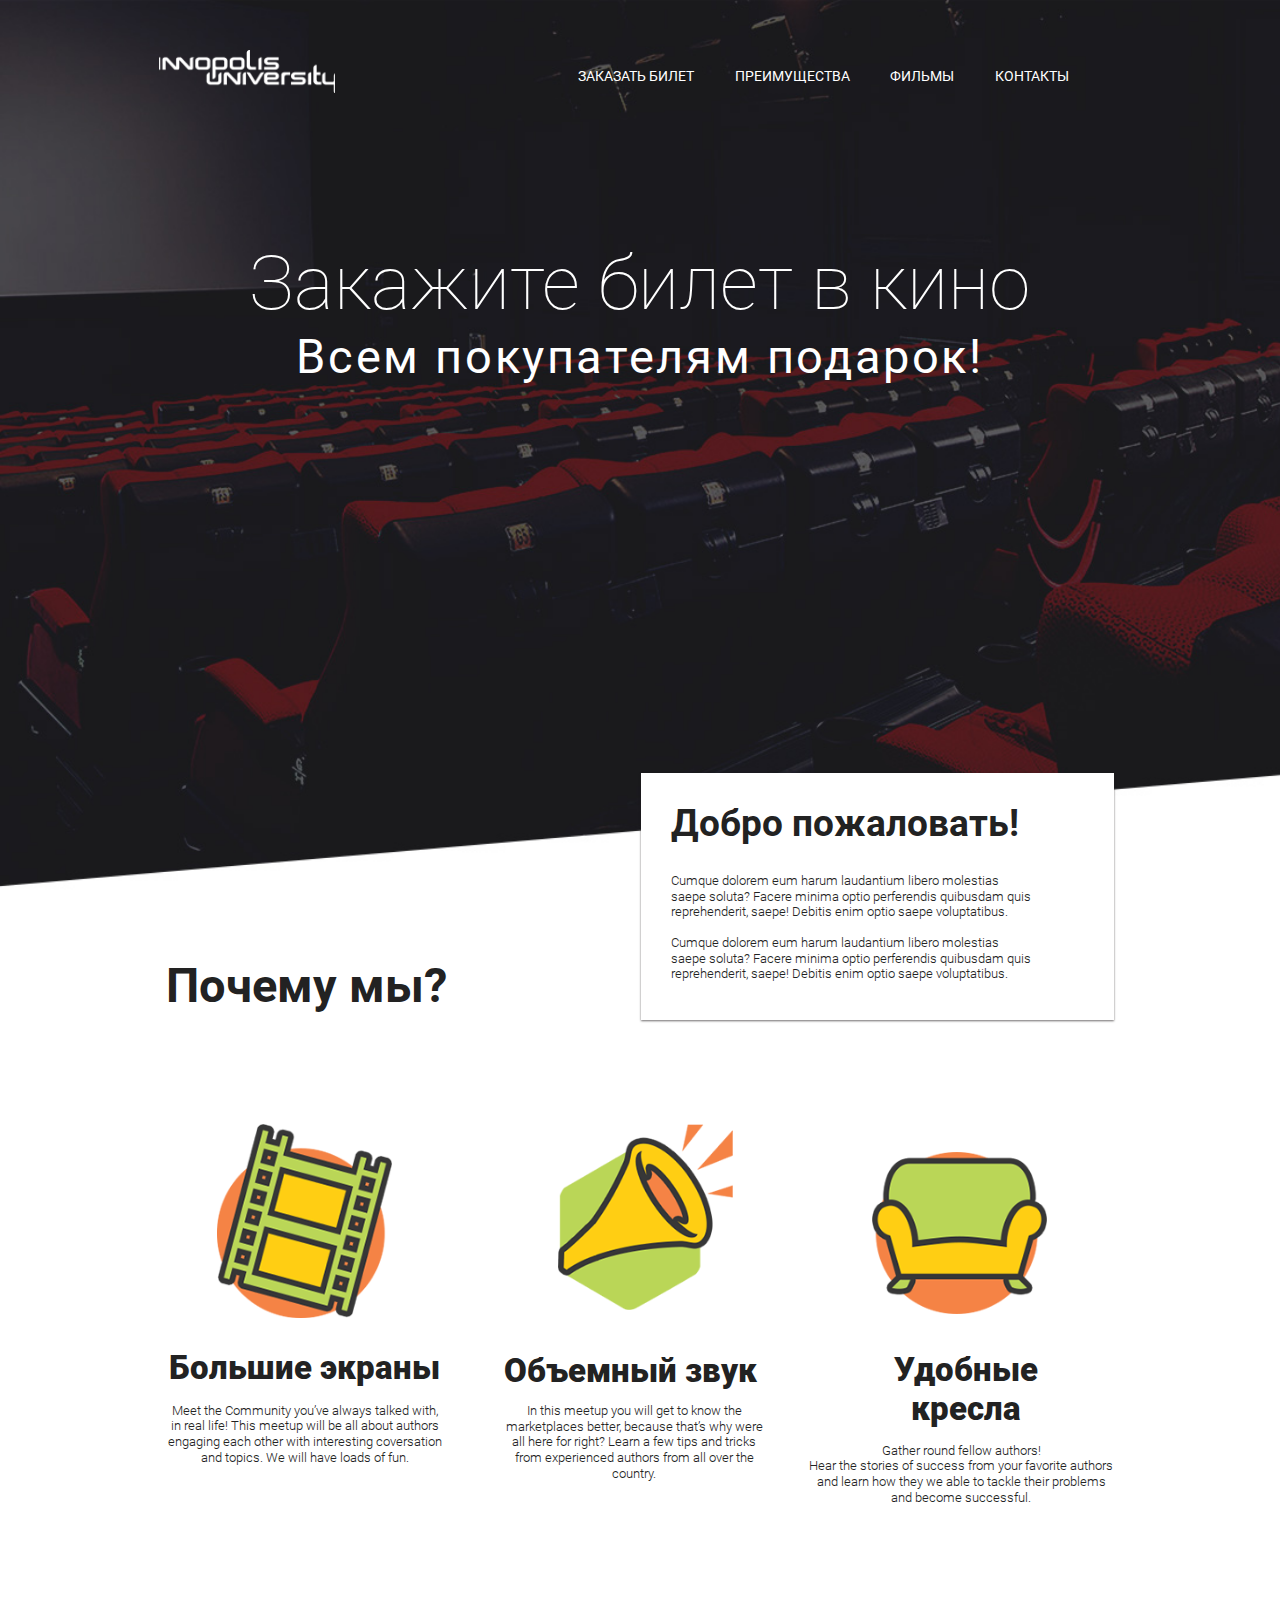
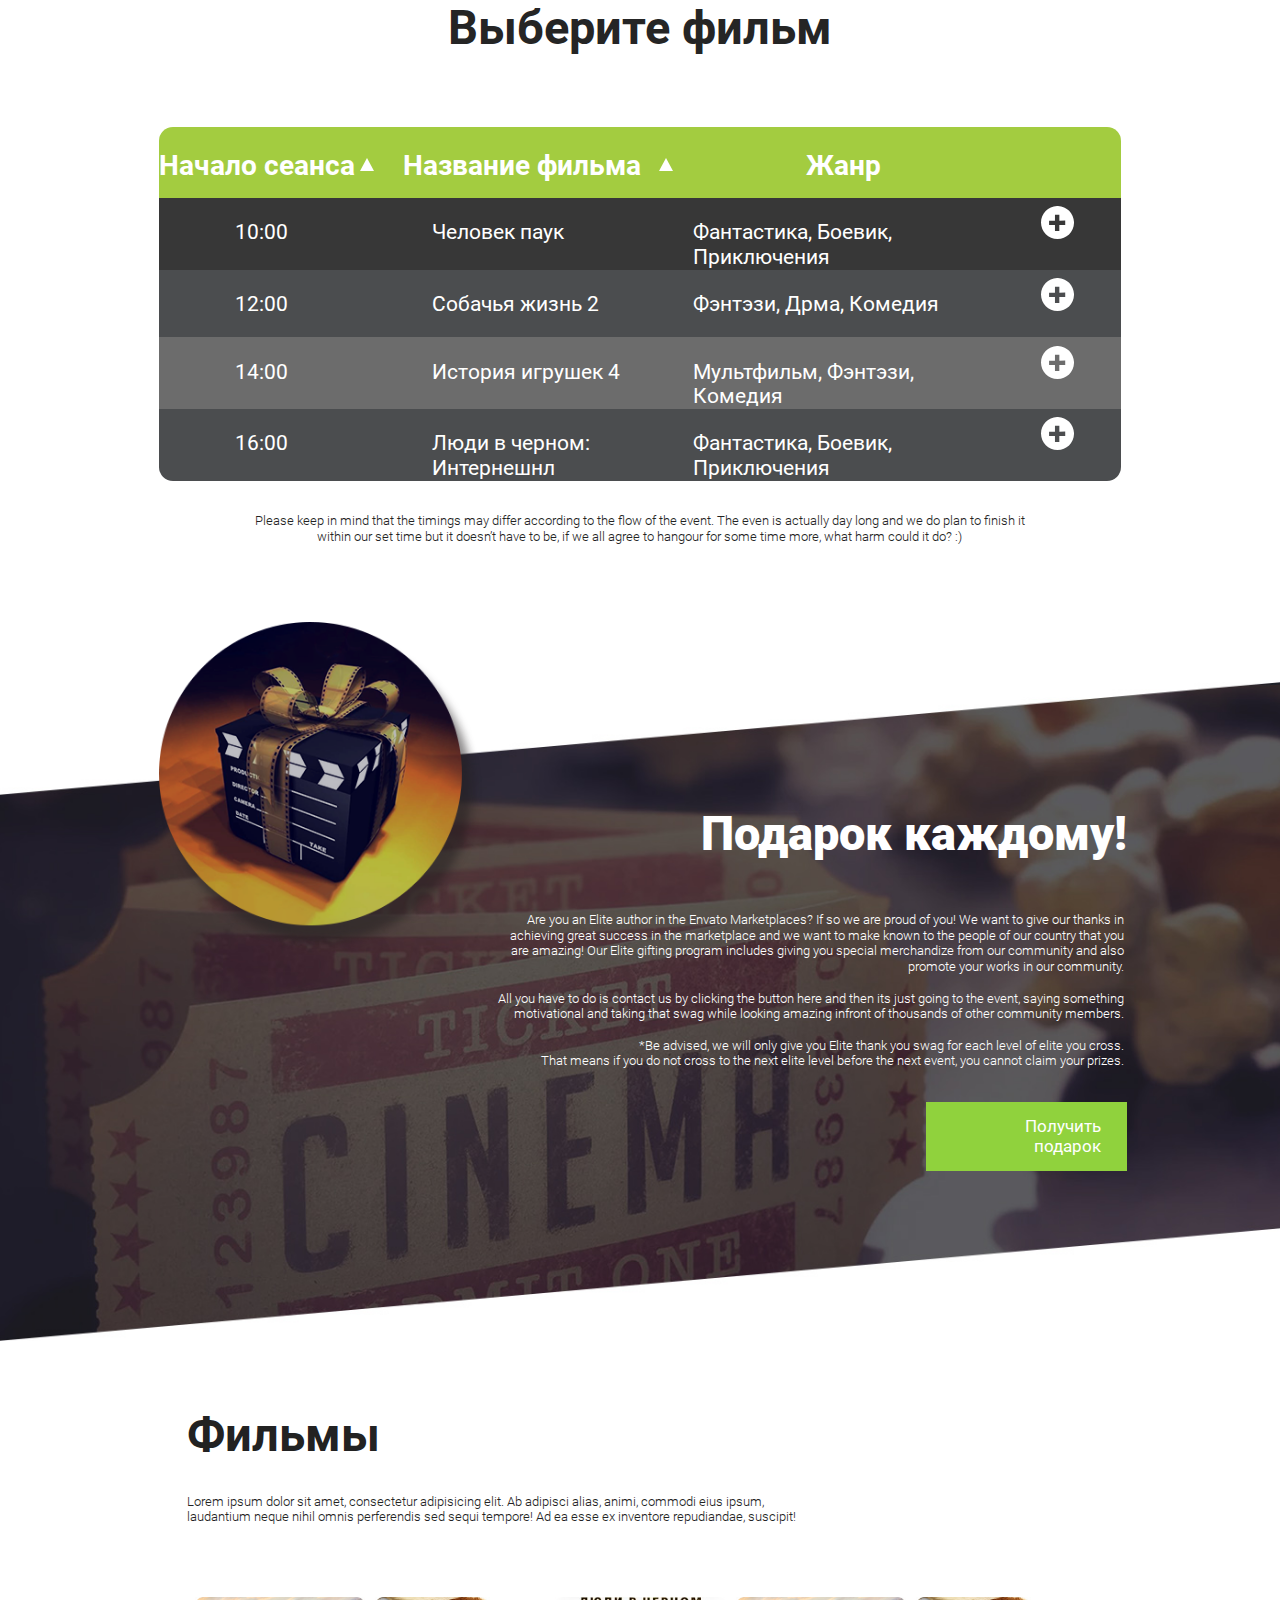
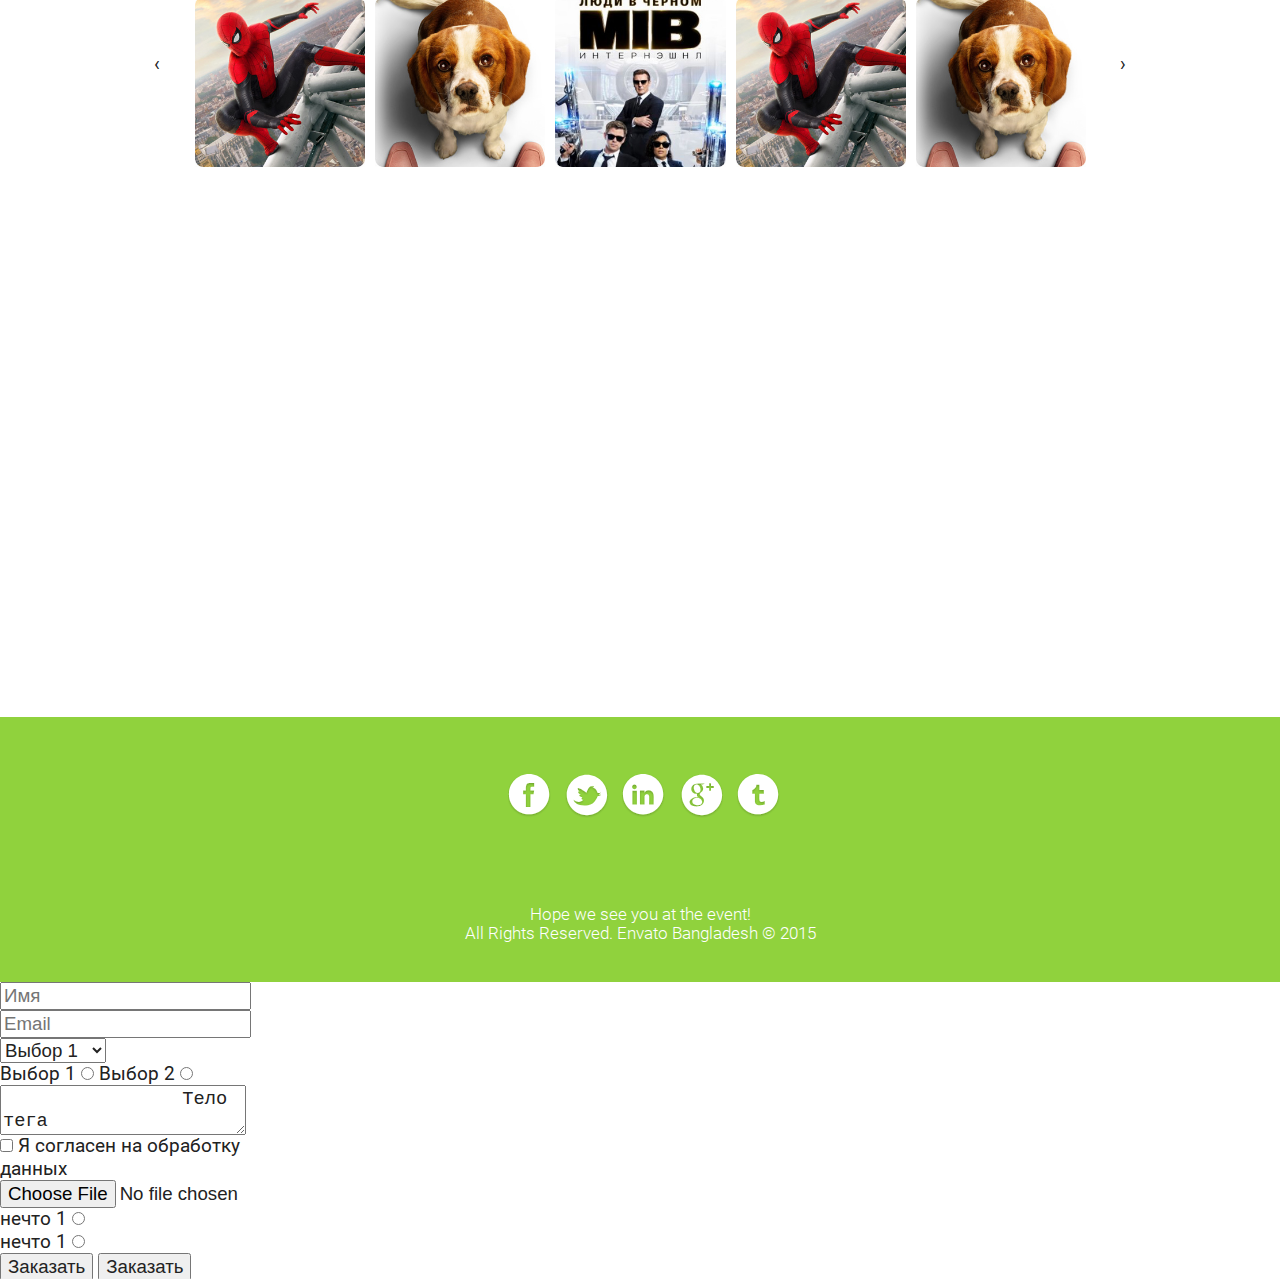
==== commit a14a7602: "<4.3>-<2>-<fix mistakes>" ====
--- a/index.html
+++ b/index.html
@@ -1688,8 +1688,10 @@
                     items: 5
                 }
             }
-
-        </script>
+        })
+    </script>
+
+
 </body>
 
 </html>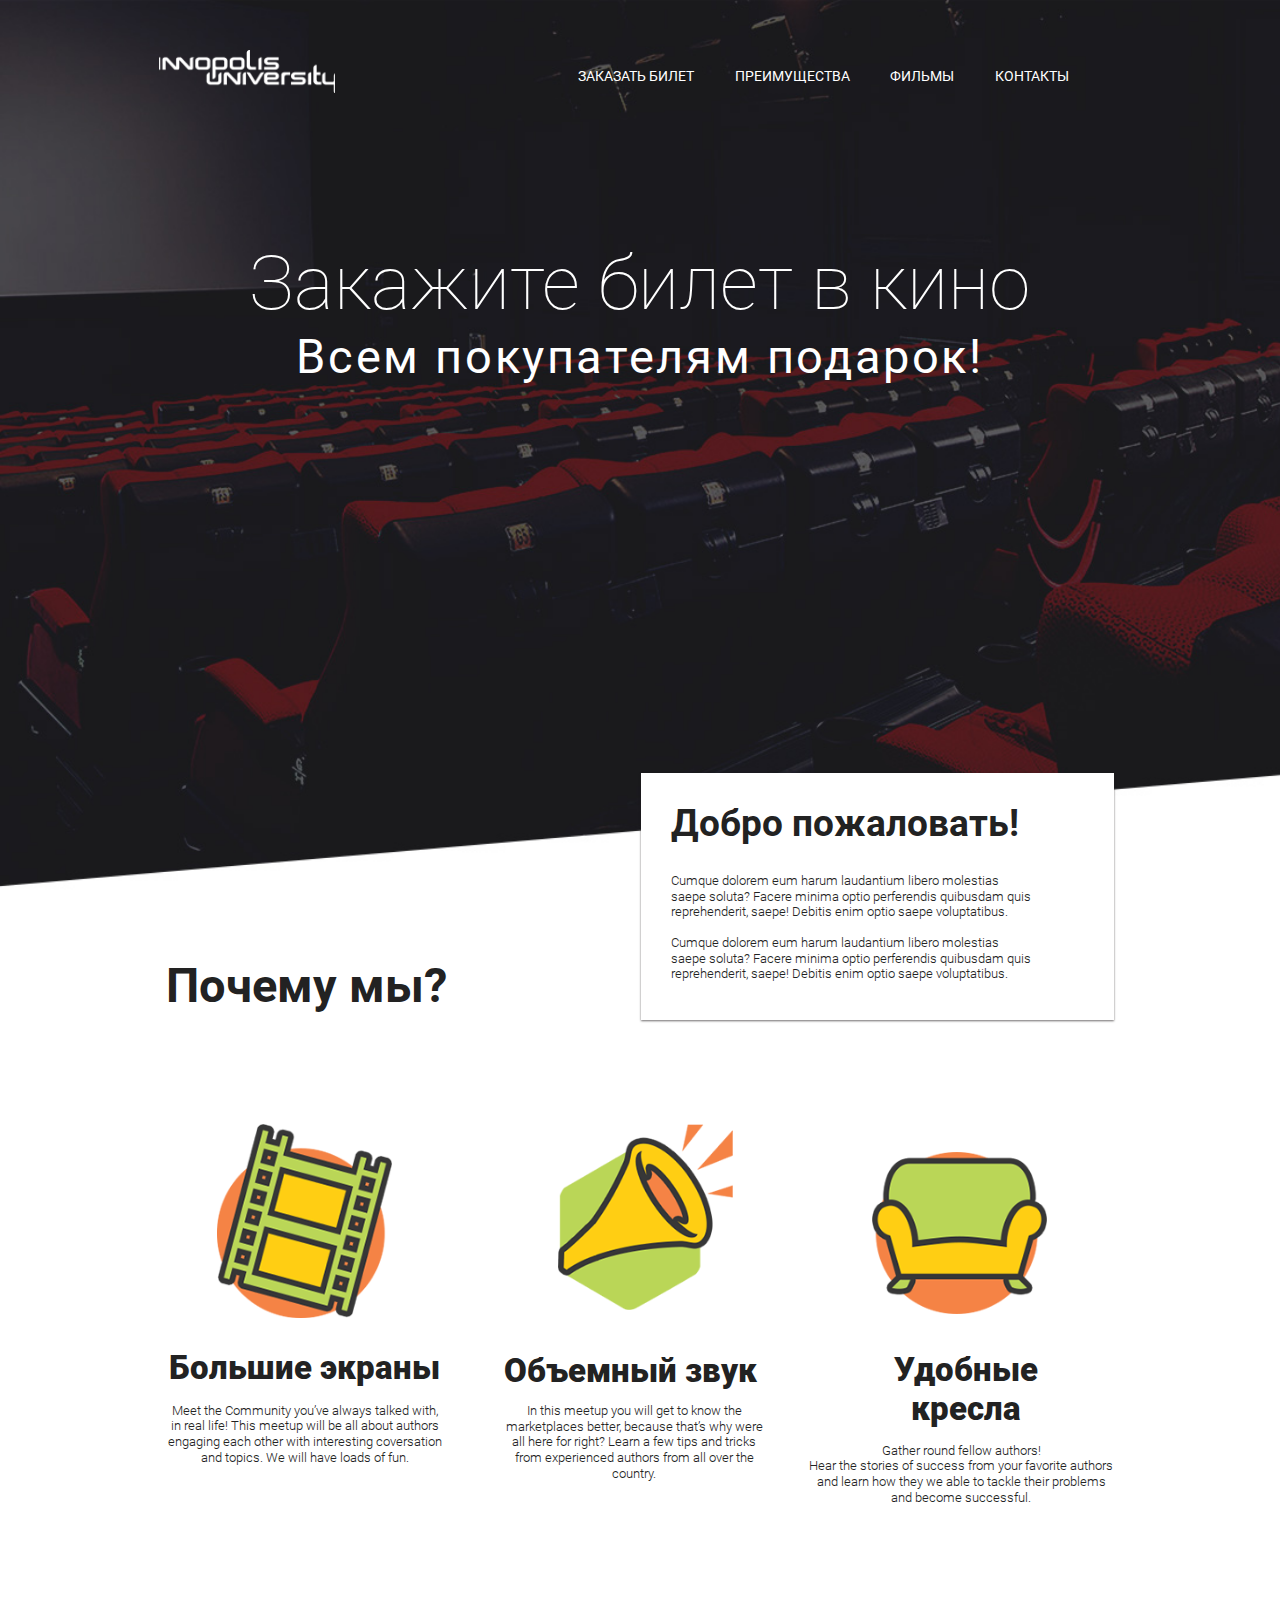
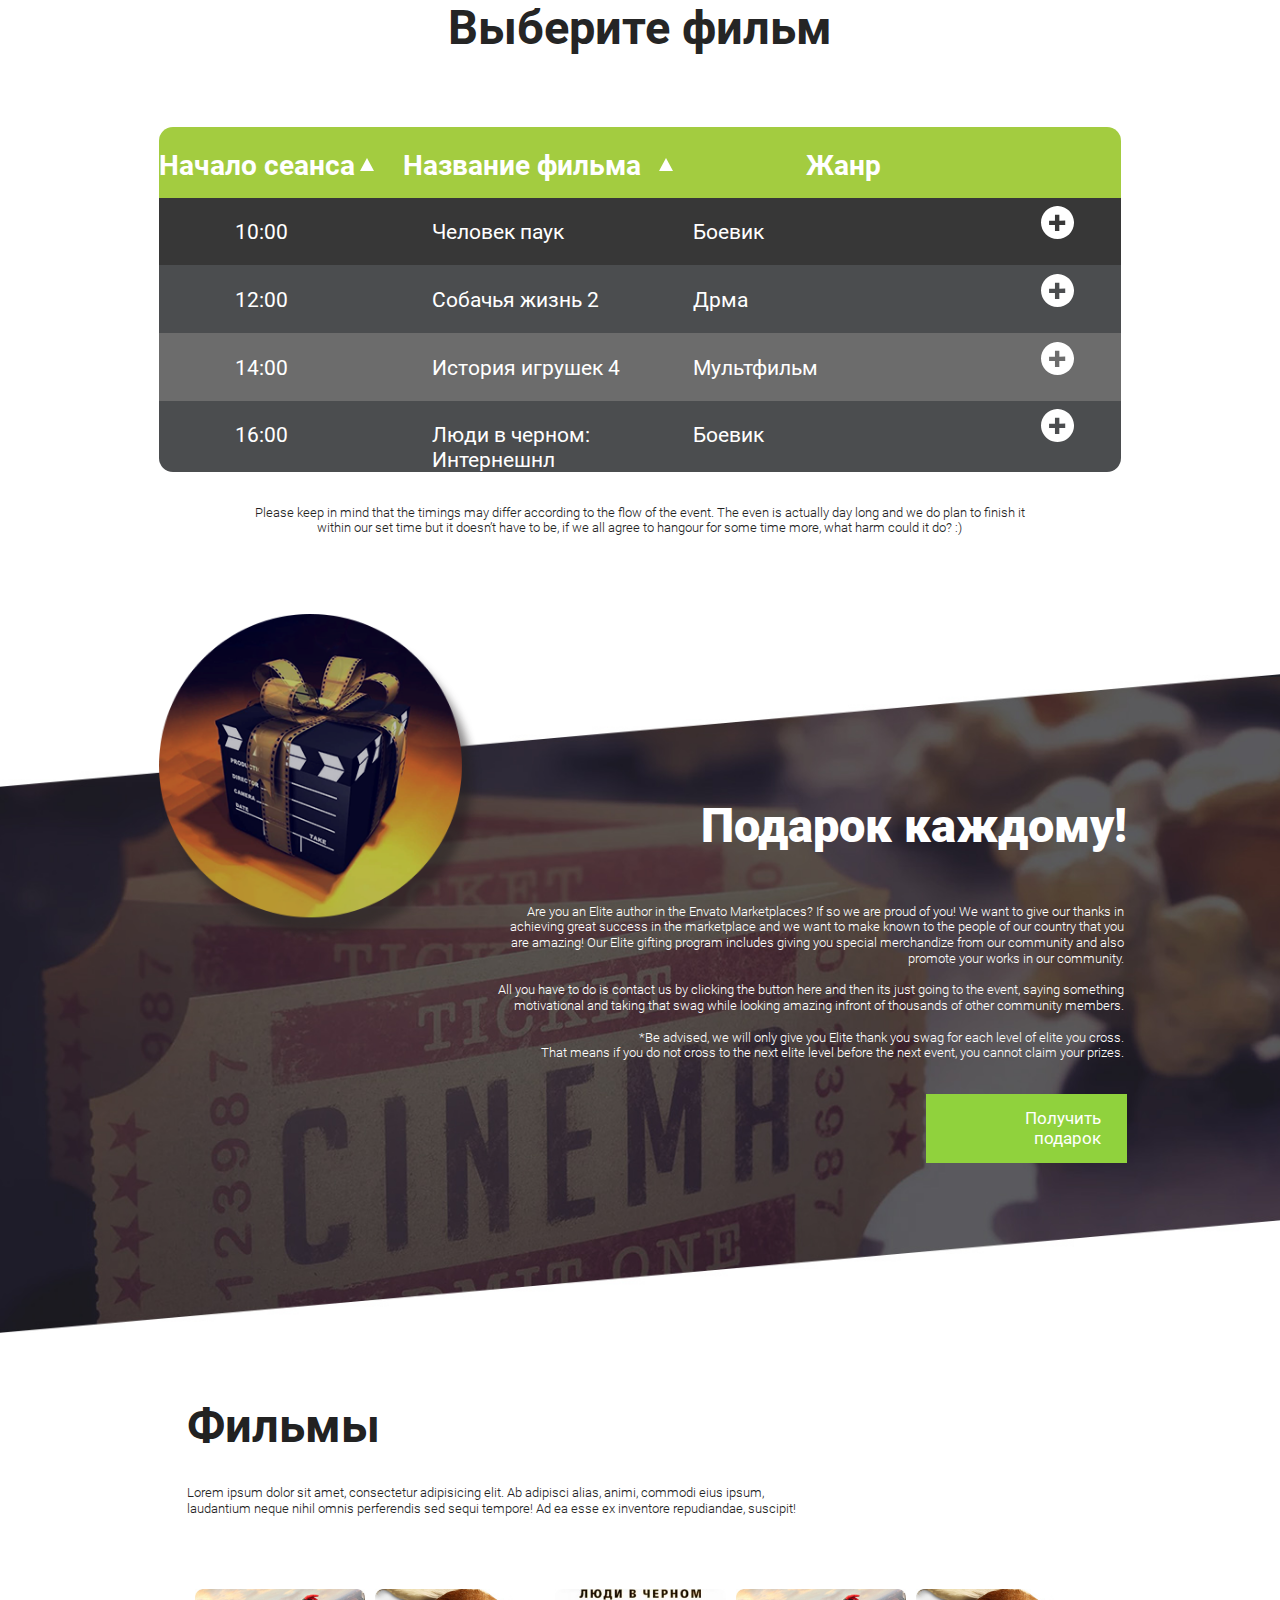
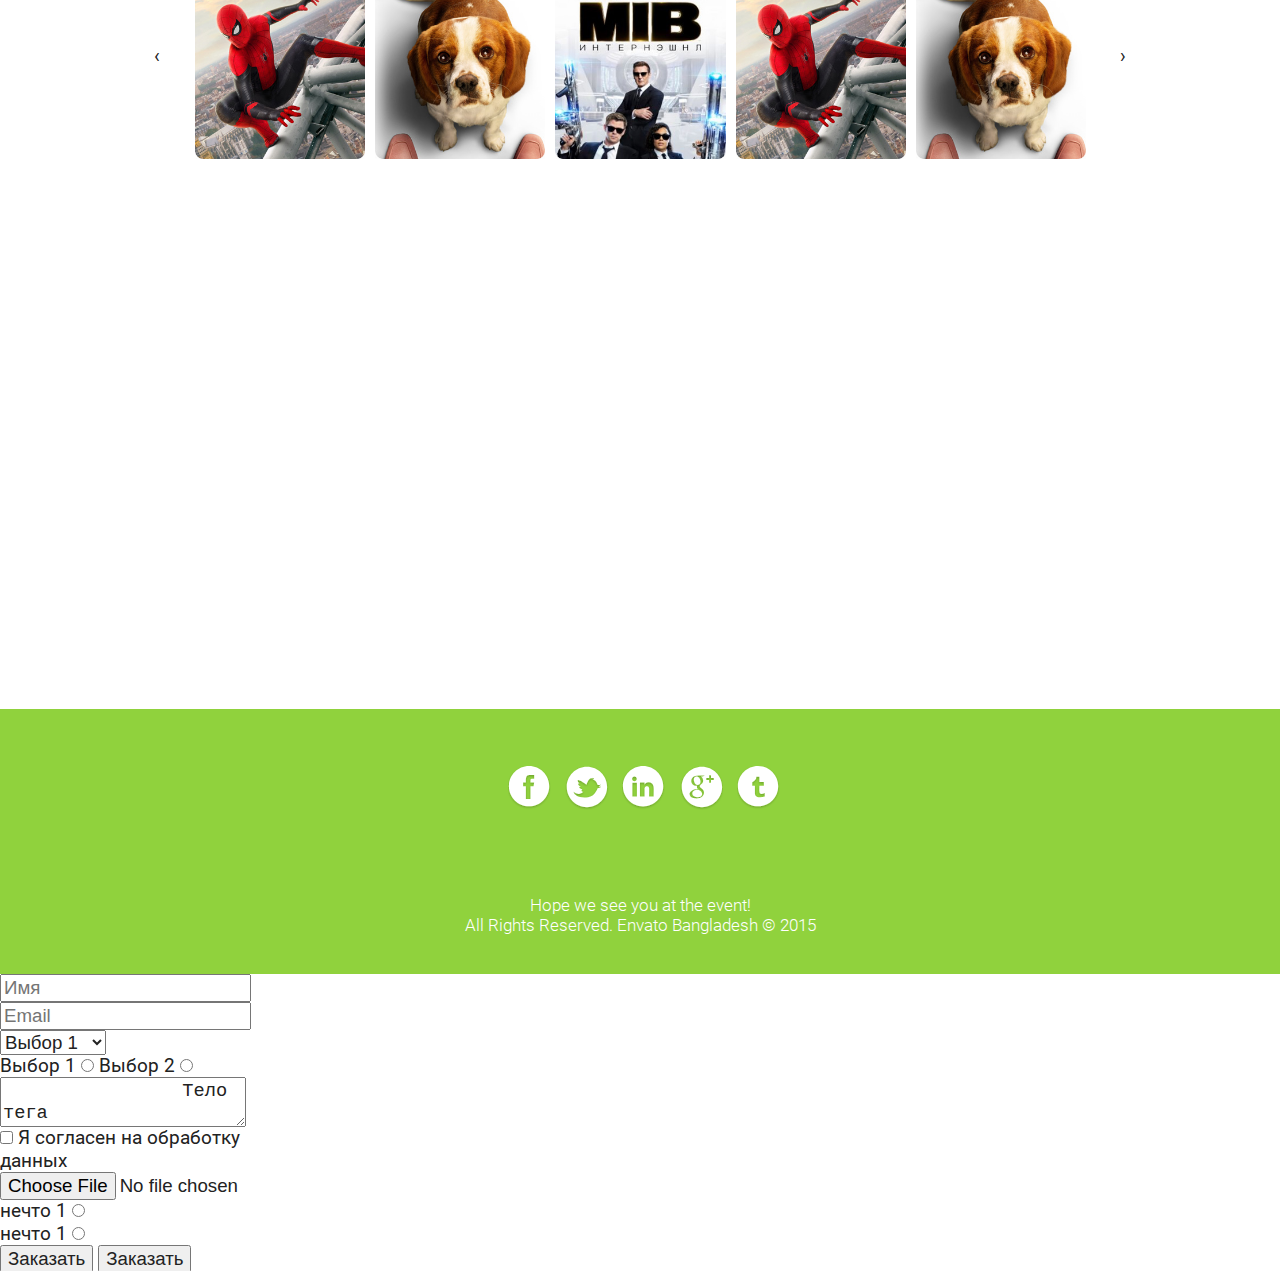
==== commit 287cd7cb: "<4.5>-<1>-<trouble with task 3>" ====
--- a/index.html
+++ b/index.html
@@ -1669,6 +1669,7 @@
 
     <script src="js/film.js"></script>
     <script src="js/getPresent.js"></script>
+    <script src="js/home_work_4.5.js"></script>
 
     <script src="js/jquery-3.4.1.min.js"></script>
     <script src="js/owl.carousel.min.js"></script>
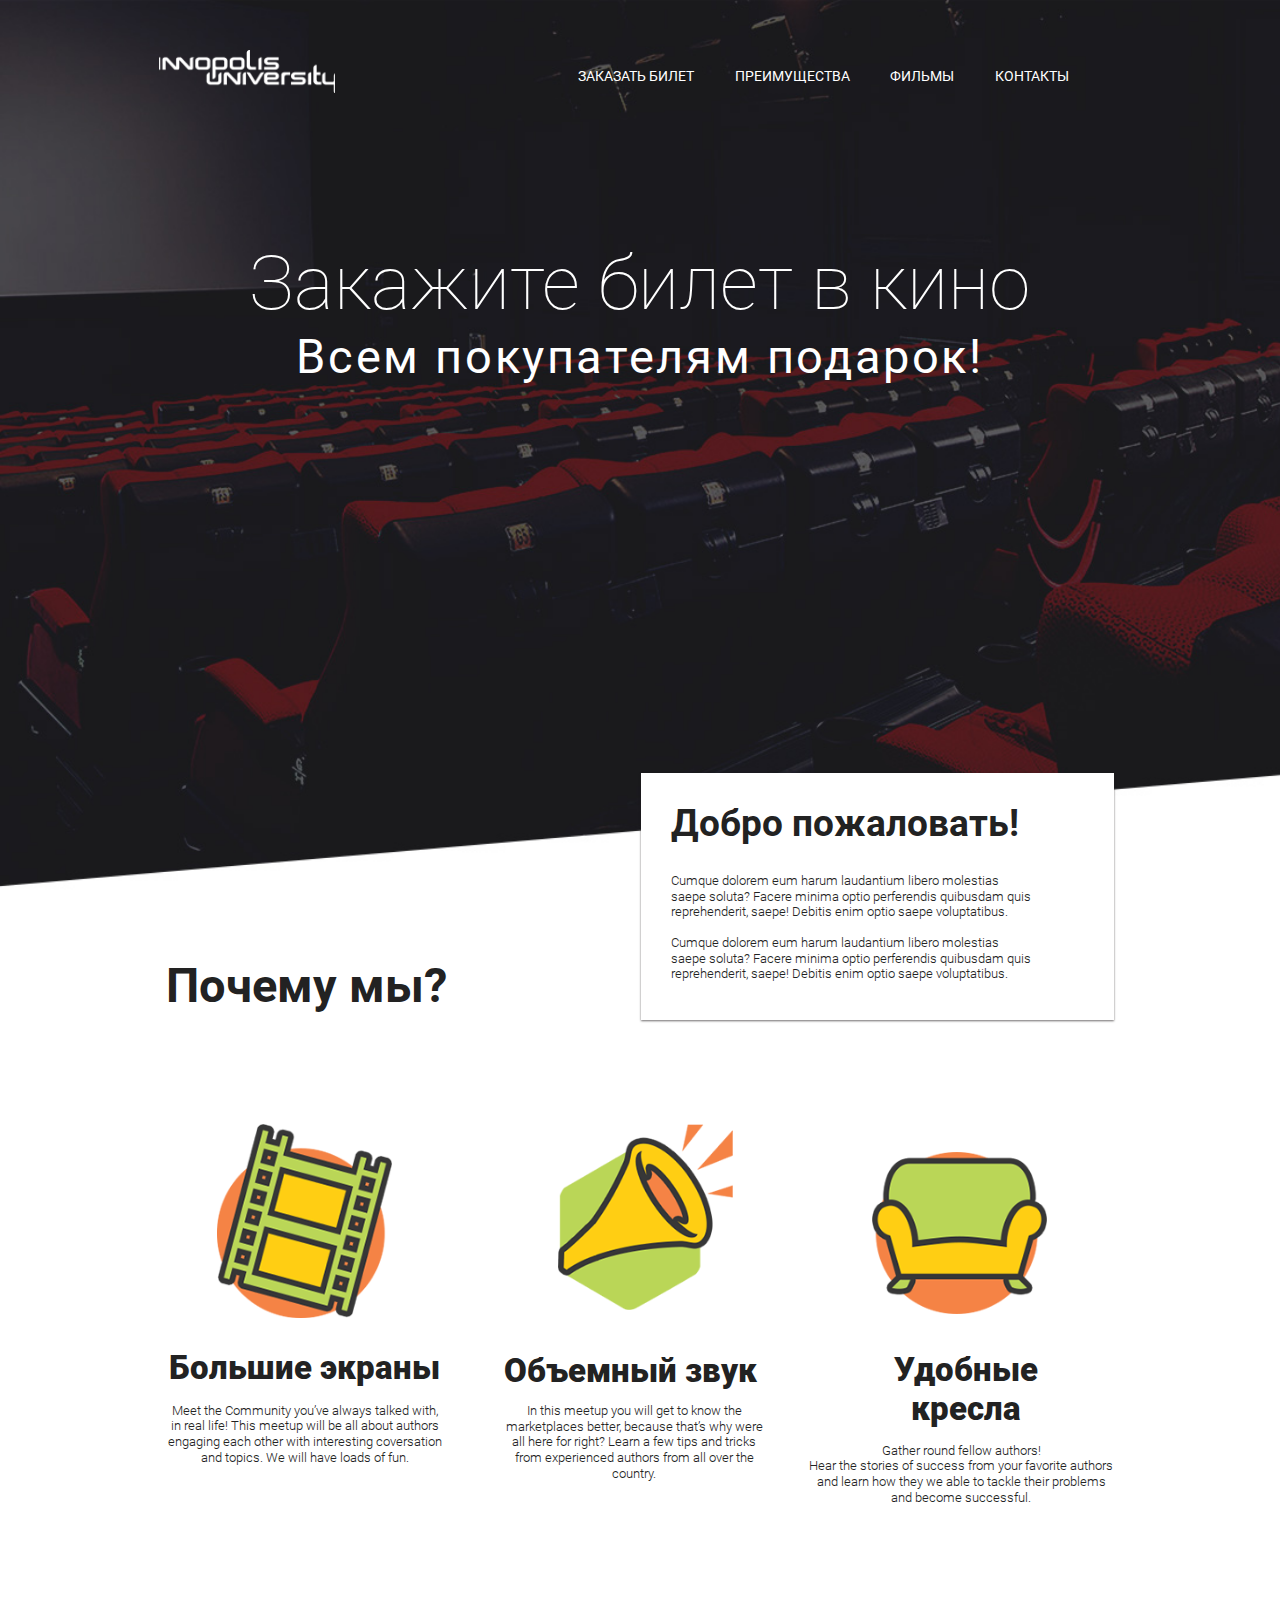
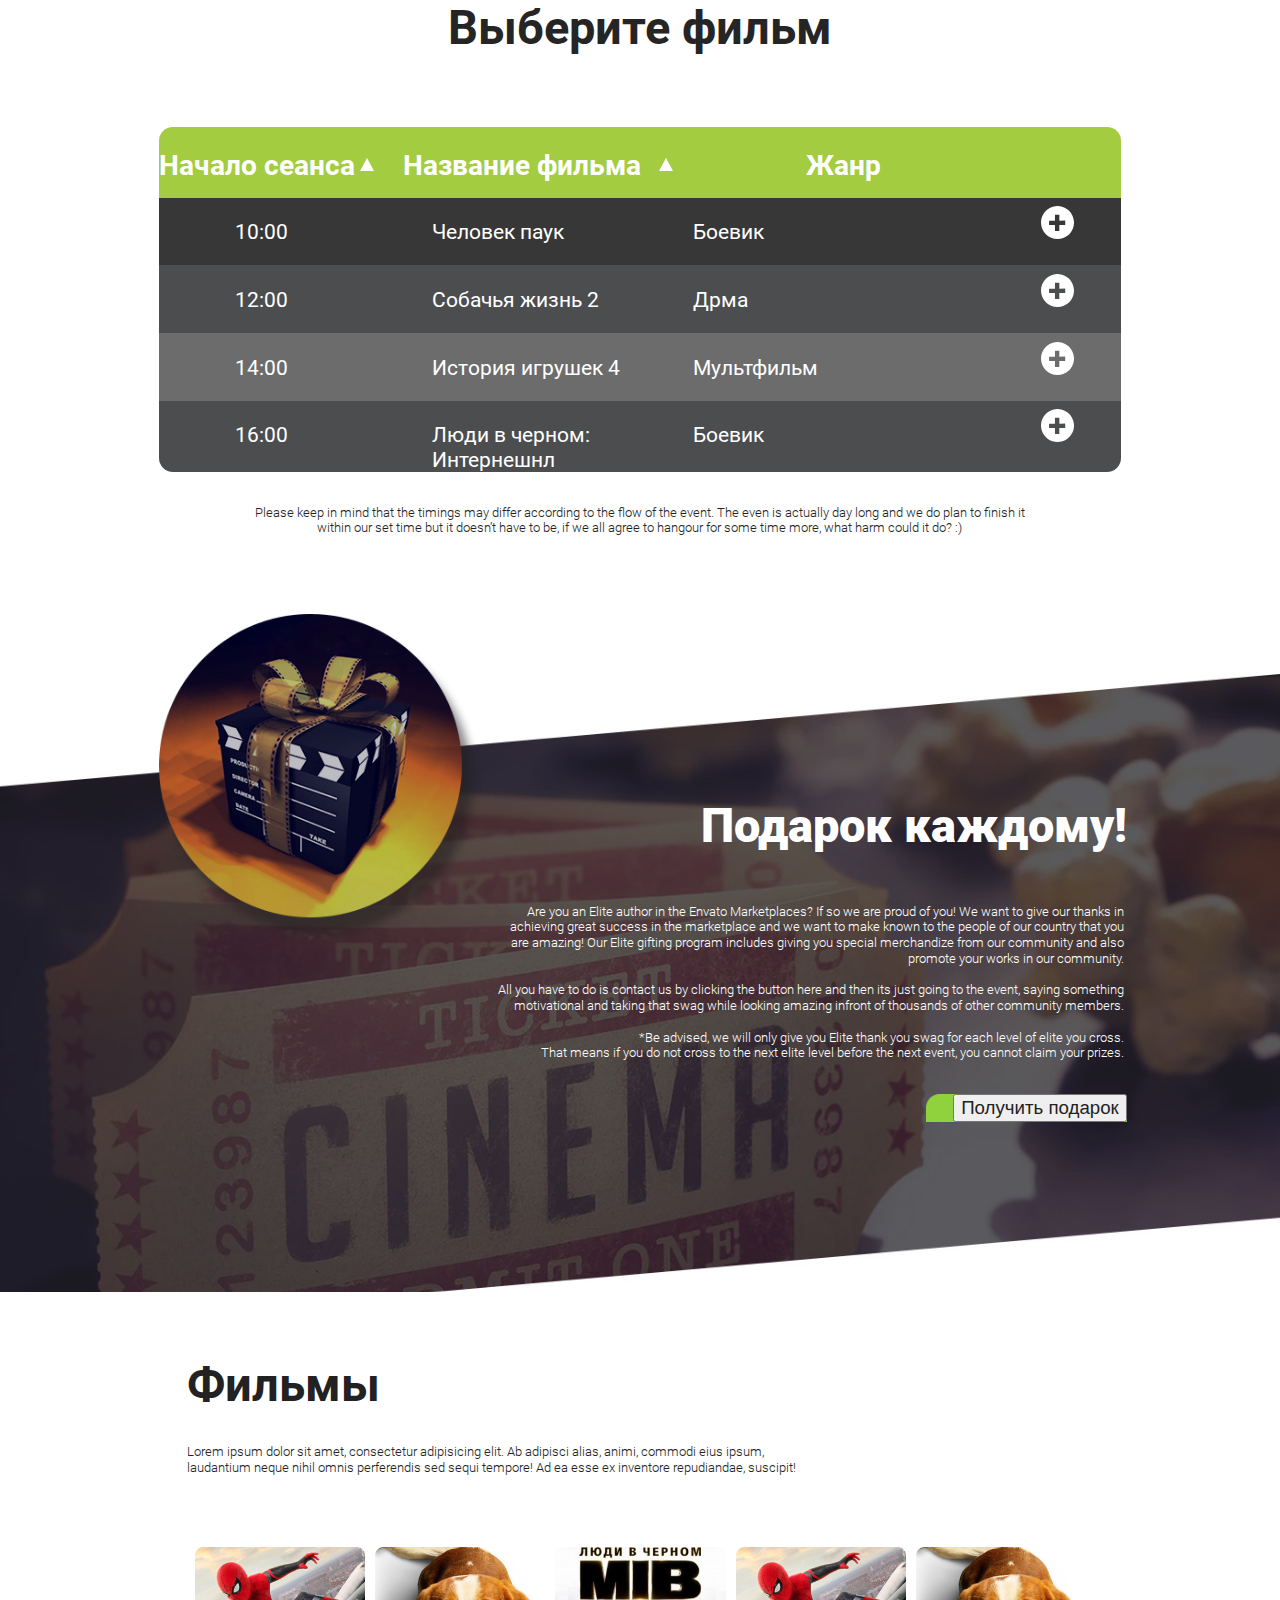
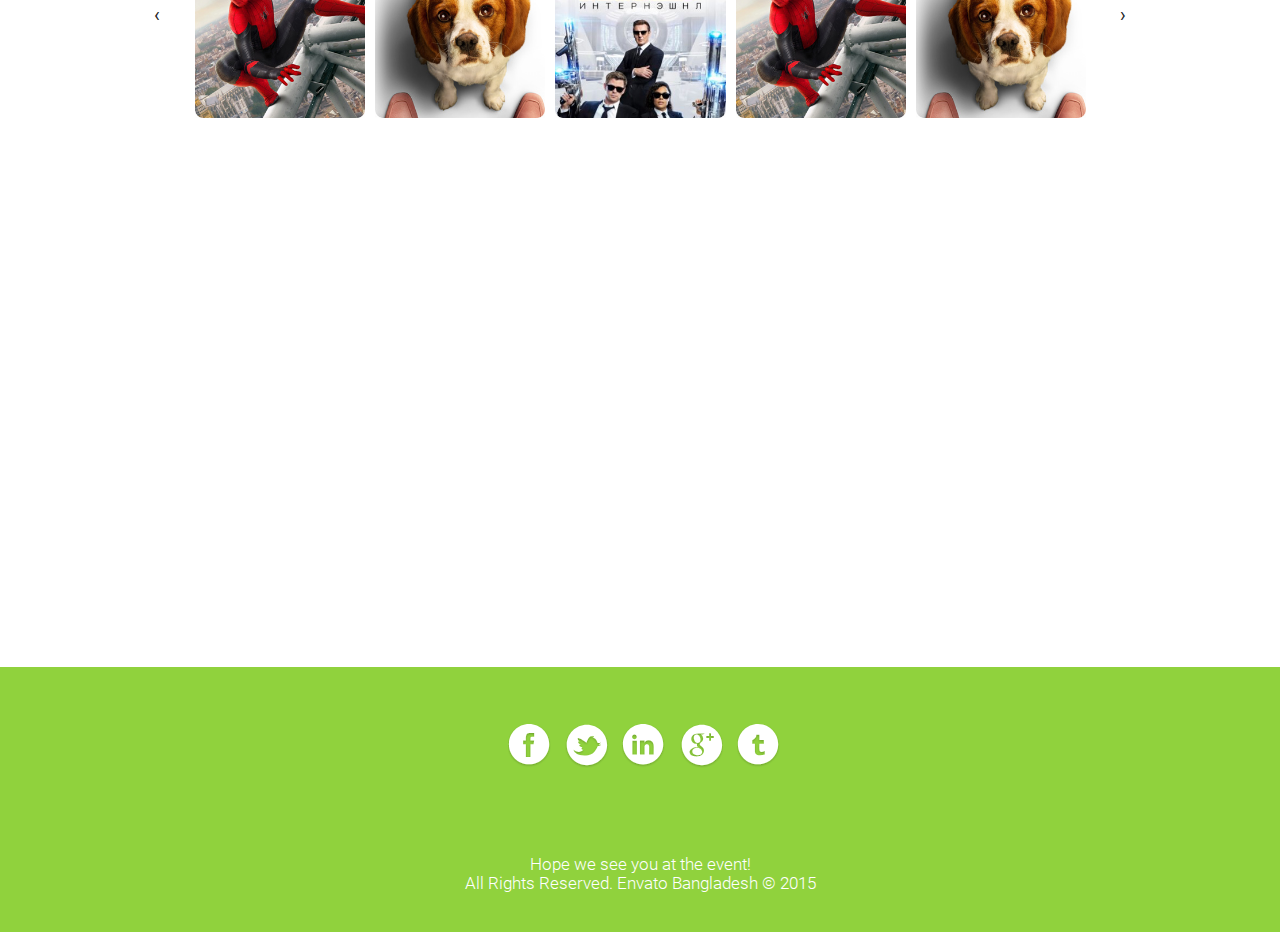
==== commit c1f95698: "<4.7>-<1>-<correct calculator and task @ToDo>" ====
--- a/index.html
+++ b/index.html
@@ -240,9 +240,7 @@
                 prizes.
             </p>
             <div class="present__button">
-                <p>
-                    Получить подарок
-                </p>
+                <button id="getPresentModal" class="button1">Получить подарок</button>
             </div>
         </div>
     </section>
@@ -1612,64 +1610,72 @@
             </div>
         </div>
     </section>
-    <form id="auth" action="order.php" style="width:16rem">
-        <div>
-            <input id="name_guest" type="text" name="client_name" required name=" name_guest" value=""
-                placeholder="Имя">
-        </div>
-        <div>
-            <input type="email" name="email" required value="" placeholder="Email">
-        </div>
-        <div>
-            <select>
-                <option>Выбор 1</option>
-                <option>Выбор 2</option>
-                <option>Выбор 3</option>
-                <option>Выбор 4</option>
-                <option>Выбор 5</option>
-                <option>Выбор 6</option>
-                <option>Выбор 7</option>
-                <option>Выбор 8</option>
-                <option>Выбор 9</option>
-                <option>Выбор 10</option>
-            </select>
-        </div>
-        <div>
-            <label for="first">Выбор 1</label>
-            <input in="first" type="radio" value="1">
-            <label for="first">Выбор 2</label>
-            <input in="first" type="radio" value="1">
-        </div>
-        <div>
-            <textarea>
-                Тело тега
-            </textarea>
-        </div>
-        <div>
-            <input id="agree" type="checkbox" required>
-            <label in="agree"> Я согласен на обработку данных</label>
-        </div>
-        <div>
-            <input type="file" />
-        </div>
-        <div>
-            <label for="first">нечто 1</label>
-            <input in="first" type="radio" value="2" name="some" />
-        </div>
-        <div>
-            <label>нечто 1</label>
-            <input type="radio" value="3" name="some" />
-        </div>
-
-    </form>
-    <div>
-        <input type="submit" value="Заказать" form="auth" />
-        <button id="sendPresentInfo" form="auth">Заказать</button>
+    
+
+
+    <div id ="modalPresent">  
+            <div class="modal">
+                <button id="closeModalPresent">X</button>
+                <form action="">
+                    <div>
+                        <input id="name_guest" type="text" name="client_name" required name=" name_guest" value=""
+                            placeholder="Имя">
+                    </div>
+                    <!-- <div>
+                        <input type="email" name="email" required value="" placeholder="Email">
+                    </div>
+                    <div>
+                        <select>
+                            <option>Выбор 1</option>
+                            <option>Выбор 2</option>
+                            <option>Выбор 3</option>
+                            <option>Выбор 4</option>
+                            <option>Выбор 5</option>
+                            <option>Выбор 6</option>
+                            <option>Выбор 7</option>
+                            <option>Выбор 8</option>
+                            <option>Выбор 9</option>
+                            <option>Выбор 10</option>
+                        </select>
+                    </div>
+                    <div>
+                        <label for="first">Выбор 1</label>
+                        <input in="first" type="radio" value="1">
+                        <label for="first">Выбор 2</label>
+                        <input in="first" type="radio" value="1">
+                    </div>
+                    <div>
+                        <textarea>
+                            Тело тега
+                        </textarea>
+                    </div>
+                    <div>
+                        <input id="agree" type="checkbox" required>
+                        <label in="agree"> Я согласен на обработку данных</label>
+                    </div>
+                    <div>
+                        <input type="file" />
+                    </div>
+                    <div>
+                        <label for="first">нечто 1</label>
+                        <input in="first" type="radio" value="2" name="some" />
+                    </div>
+                    <div>
+                        <label>нечто 1</label>
+                        <input type="radio" value="3" name="some" />
+                    </div>
+             -->
+                </form>
+                <div>
+                    <input type="submit" value="Заказать" form="auth" />
+                    <button id="sendPresentInfo" form="auth">Заказать</button>
+                </div>
+            </div>
     </div>
 
     <script src="js/film.js"></script>
     <script src="js/getPresent.js"></script>
-    <script src="js/home_work_4.5.js"></script>
+    <!-- <script src="js/home_work_4.5.js"></script> -->
 
     <script src="js/jquery-3.4.1.min.js"></script>
     <script src="js/owl.carousel.min.js"></script>
--- a/css/style.css
+++ b/css/style.css
@@ -956,3 +956,31 @@
 .relations footer {
     text-align: center;
 }
+
+#modalPresent {
+    display: none;
+    position: fixed;
+    width: 100%;
+    height: 100vh;
+    background: rgba(0, 0, 0, 0.5);
+    top: 0;
+    left: 0;
+    z-index: 1000;
+    padding-top: 6rem;
+}
+
+#modalPresent .modal{
+    background-color: #ffffff; 
+    margin: 0 auto;
+    width: 20rem;
+    border-radius: 1rem;
+    position: relative;
+}
+
+#closeModalPresent {
+    position: absolute;
+    right: 1rem;
+    font-size: 30px;
+    top: 1rem;
+    cursor: pointer;
+}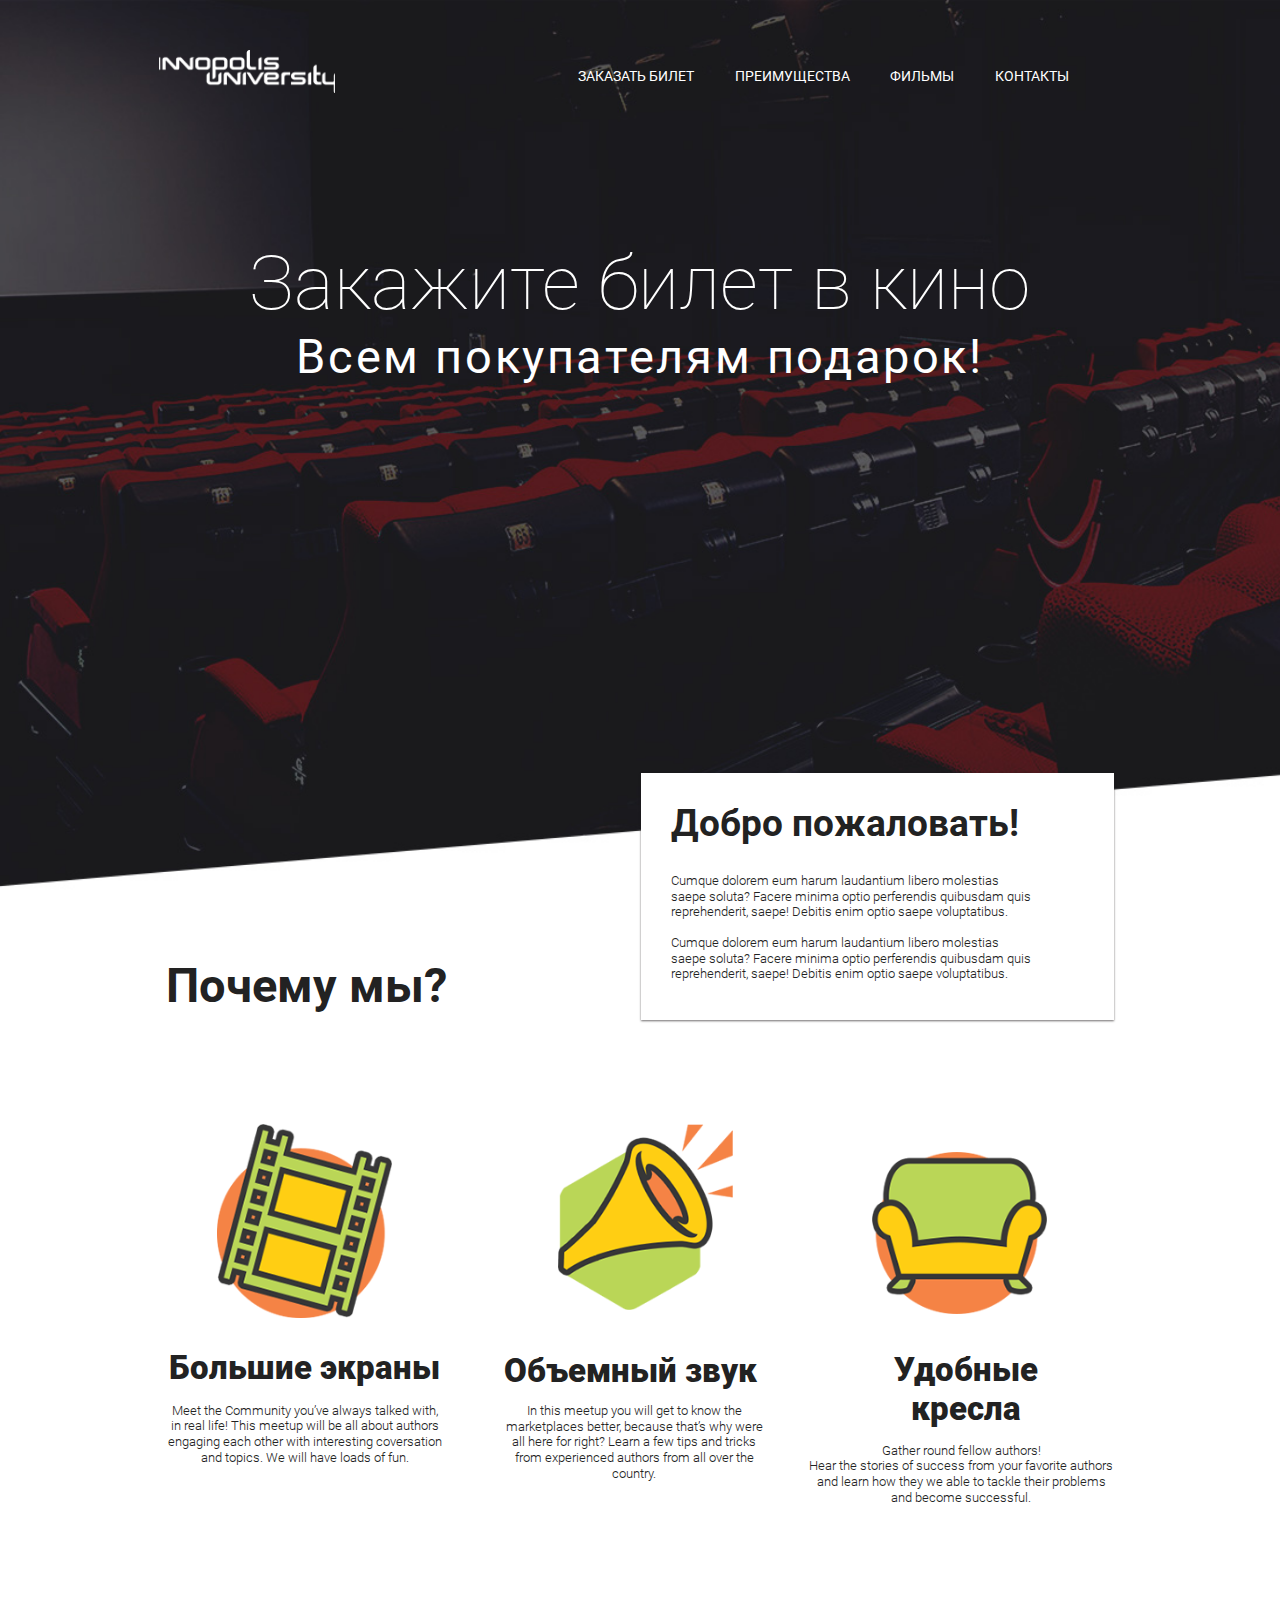
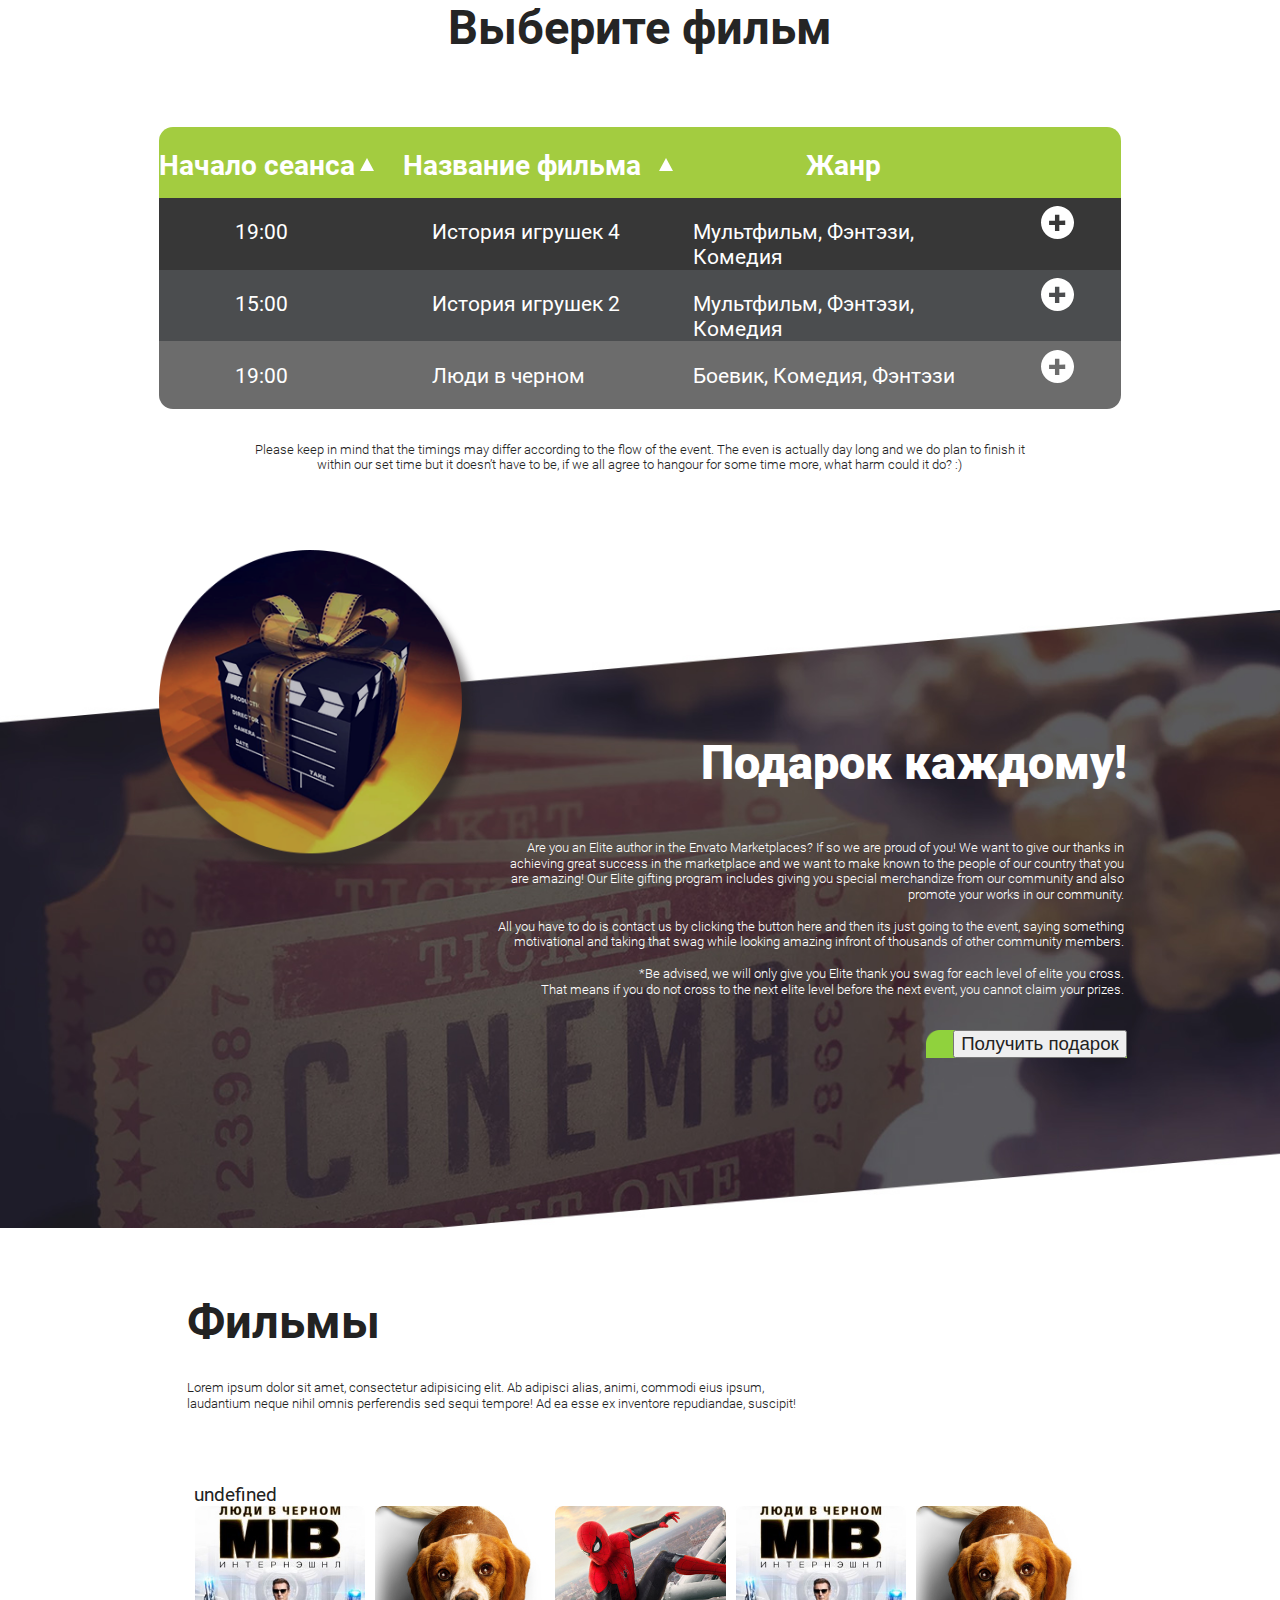
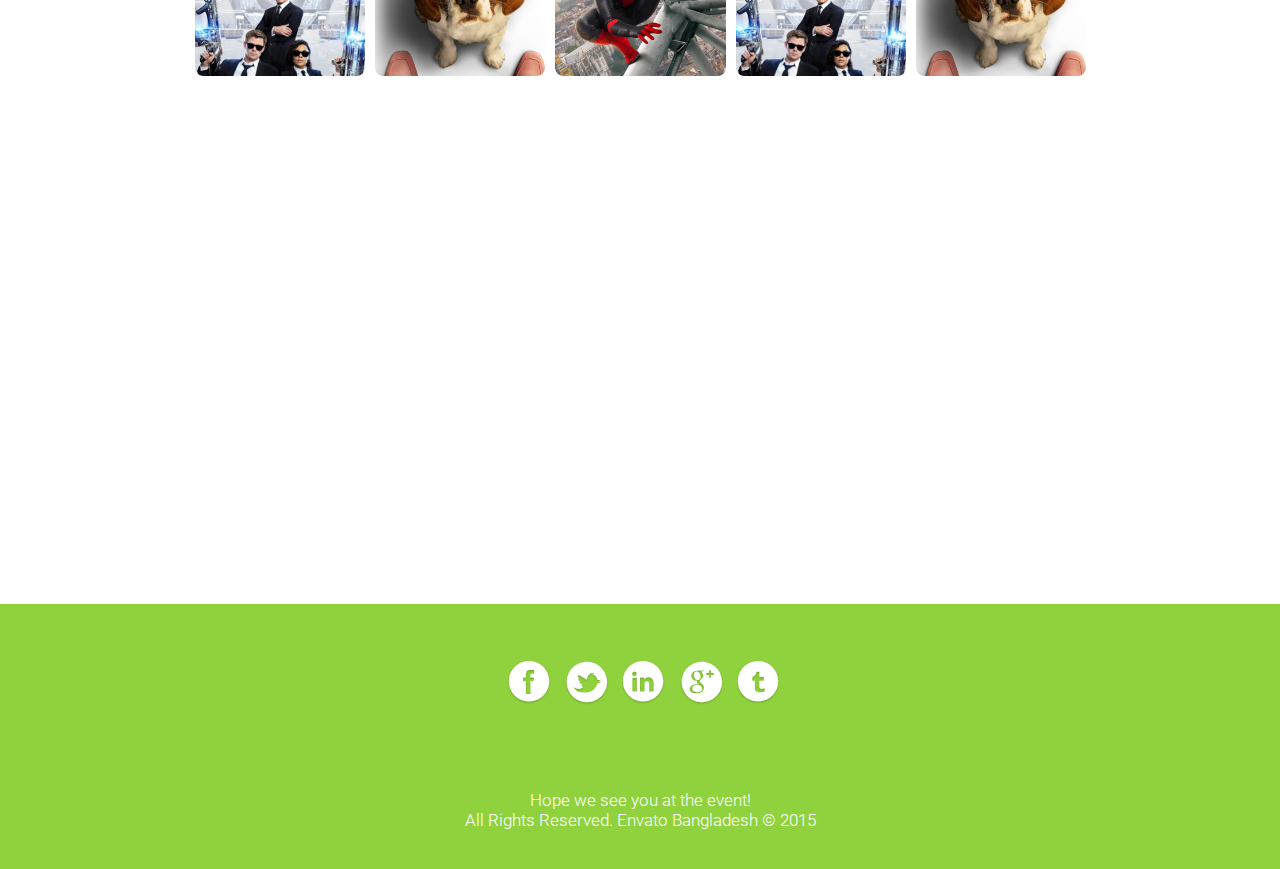
==== commit 950fcf9f: "<4.8>-<1>-<add filmsHire and FilmsNew>" ====
--- a/index.html
+++ b/index.html
@@ -121,8 +121,8 @@
                 Выберите фильм
             </h2>
             <div class="table">
-                <table class="movie__table">
-                    <thead class="movie__table__thead">
+                <table  class="movie__table">
+                   <thead class="movie__table__thead">
                         <tr>
                             <th class="movie__table__thead-time">
                                 Начало сеанса
@@ -139,8 +139,8 @@
                             </th>
                         </tr>
                     </thead>
-                    <tbody class="movie__table__tbody">
-                        <tr>
+                    <tbody id = "filmsHire" class="movie__table__tbody">
+                       <!--  <tr>
                             <td class="movie__table__tbody-time" id="start_film_1">
                             </td>
                             <td class="movie__table__tbody-stuff" id="name_film_1">
@@ -199,8 +199,8 @@
                                         d="M16.505,32.994 C7.393,32.994 0.005,25.607 0.005,16.494 C0.005,7.381 7.393,-0.006 16.505,-0.006 C25.618,-0.006 33.005,7.381 33.005,16.494 C33.005,25.607 25.618,32.994 16.505,32.994 ZM24.214,14.591 L18.356,14.631 L18.356,8.796 L13.958,8.777 L13.958,14.637 L8.083,14.637 L8.083,19.074 L13.958,19.074 L13.958,24.889 L18.336,24.889 L18.307,19.074 L24.231,19.074 L24.214,14.591 Z" />
                                 </svg>
                             </td>
-                        </tr>
-                    </tbody>
+                        </tr>-->
+                    </tbody> 
                 </table>
             </div>
             <div class="movie__caution">
@@ -256,1209 +256,10 @@
             </p>
         </section>
         <section>
-            <div class="movie-grid ">
-                <div class="movie-grid_flex owl-carousel">
-                    <div class="movie-grid_item">
-                        <div class="movie-grid_inner1">
-                            <div class="movie-grid_poster">
-                                <img src="images/spider.jpg" alt="picture didn't loaded" title="человек-паук">
-                            </div>
-                            <div class="movie-grid_description">
-                                <p class="movie-grid_text1">Человек-паук</p>
-                                <hr class="movie-grid_hr" />
-                                <p class="movie-grid_text2">More about selling in the Envato Marketplaces</p>
-                                <div>
-                                    <a class="movie-grid_link1" href="http://facebook.com" title="facebook"
-                                        target="_blank">
-                                        <svg class="movie-grid_svg" xmlns="http://www.w3.org/2000/svg"
-                                            xmlns:xlink="http://www.w3.org/1999/xlink" width="34px" height="34px">
-                                            <defs>
-                                                <filter filterUnits="userSpaceOnUse" id="Filter_0" x="0px" y="0px"
-                                                    width="34px" height="34px">
-                                                    <feOffset in="SourceAlpha" dx="0" dy="1" />
-                                                    <feGaussianBlur result="blurOut" stdDeviation="1" />
-                                                    <feFlood flood-color="rgb(0, 0, 0)" result="floodOut" />
-                                                    <feComposite operator="atop" in="floodOut" in2="blurOut" />
-                                                    <feComponentTransfer>
-                                                        <feFuncA type="linear" slope="0.25" />
-                                                    </feComponentTransfer>
-                                                    <feMerge>
-                                                        <feMergeNode />
-                                                        <feMergeNode in="SourceGraphic" />
-                                                    </feMerge>
-                                                </filter>
-                                            </defs>
-                                            <g filter="url(#Filter_0)">
-                                                <path fill-rule="evenodd"
-                                                    d="M16.350,30.764 C7.872,30.764 1.000,23.882 1.000,15.393 C1.000,6.903 7.872,0.021 16.350,0.021 C24.828,0.021 31.700,6.903 31.700,15.393 C31.700,23.882 24.828,30.764 16.350,30.764 ZM16.721,6.969 C13.254,6.969 14.044,11.088 13.929,12.590 C13.929,12.601 11.809,12.590 11.809,12.590 L11.809,15.384 L13.922,15.384 L13.922,25.220 L17.434,25.220 L17.426,15.384 L19.779,15.384 L20.240,12.574 L17.434,12.605 C17.434,10.610 17.280,9.799 18.445,9.799 C18.549,9.799 20.251,9.795 20.251,9.795 L20.255,6.969 L16.721,6.969 Z" />
-                                            </g>
-                                        </svg>
-                                    </a>
-                                    <a class="movie-grid_link1" href="http://twiter.com" title="twiter" target="_blank">
-                                        <svg class="movie-grid_svg" xmlns="http://www.w3.org/2000/svg"
-                                            xmlns:xlink="http://www.w3.org/1999/xlink" width="34px" height="34px">
-                                            <defs>
-                                                <filter filterUnits="userSpaceOnUse" id="Filter_0" x="0px" y="0px"
-                                                    width="34px" height="34px">
-                                                    <feOffset in="SourceAlpha" dx="0" dy="1" />
-                                                    <feGaussianBlur result="blurOut" stdDeviation="1" />
-                                                    <feFlood flood-color="rgb(0, 0, 0)" result="floodOut" />
-                                                    <feComposite operator="atop" in="floodOut" in2="blurOut" />
-                                                    <feComponentTransfer>
-                                                        <feFuncA type="linear" slope="0.25" />
-                                                    </feComponentTransfer>
-                                                    <feMerge>
-                                                        <feMergeNode />
-                                                        <feMergeNode in="SourceGraphic" />
-                                                    </feMerge>
-                                                </filter>
-
-                                            </defs>
-                                            <g filter="url(#Filter_0)">
-                                                <path fill-rule="evenodd"
-                                                    d="M16.537,30.747 C8.060,30.747 1.187,23.865 1.187,15.375 C1.187,6.885 8.060,0.003 16.537,0.003 C25.015,0.003 31.887,6.885 31.887,15.375 C31.887,23.865 25.015,30.747 16.537,30.747 ZM24.698,13.855 C23.512,9.722 20.664,9.722 20.664,9.722 C20.664,9.722 21.873,9.034 21.838,8.615 C21.466,8.348 20.720,8.883 20.657,8.883 C20.845,8.751 20.733,8.373 20.489,8.231 C20.129,8.266 19.815,8.930 19.815,8.930 C19.815,8.930 19.638,8.604 19.478,8.604 C17.571,9.128 16.228,13.535 16.234,13.541 C10.007,9.332 9.595,10.141 9.595,10.152 C9.106,11.247 11.001,12.633 11.001,12.633 L10.460,12.649 C10.460,12.649 9.663,12.623 9.837,13.192 C10.015,13.920 10.959,14.674 10.967,14.682 C11.432,14.903 12.013,14.693 12.013,14.693 C12.013,14.693 11.397,15.016 11.007,15.260 C10.364,15.675 10.826,16.044 10.896,16.114 C11.733,17.011 13.048,16.953 13.048,16.953 C13.048,16.953 12.437,17.686 12.432,17.965 C12.432,18.419 12.839,18.699 12.873,18.734 C13.237,18.984 13.776,19.013 13.780,19.013 C10.411,22.588 6.351,18.992 6.351,18.979 C6.804,21.598 10.653,24.125 17.420,23.147 C22.908,22.274 24.663,16.254 24.663,16.254 C24.663,16.254 26.931,16.382 27.187,15.031 C26.477,15.159 25.454,14.950 25.454,14.950 C25.454,14.950 27.198,14.193 27.280,13.285 C26.256,14.076 24.733,13.855 24.698,13.855 Z" />
-                                            </g>
-                                        </svg>
-                                    </a>
-                                    <a class="movie-grid_link1" href="https://www.behance.net/" title="behance"
-                                        target="_blank">
-                                        <svg class="movie-grid_svg" xmlns="http://www.w3.org/2000/svg"
-                                            xmlns:xlink="http://www.w3.org/1999/xlink" width="35px" height="34px">
-                                            <defs>
-                                                <filter filterUnits="userSpaceOnUse" id="Filter_0" x="0px" y="0px"
-                                                    width="35px" height="34px">
-                                                    <feOffset in="SourceAlpha" dx="0" dy="1" />
-                                                    <feGaussianBlur result="blurOut" stdDeviation="1" />
-                                                    <feFlood flood-color="rgb(0, 0, 0)" result="floodOut" />
-                                                    <feComposite operator="atop" in="floodOut" in2="blurOut" />
-                                                    <feComponentTransfer>
-                                                        <feFuncA type="linear" slope="0.25" />
-                                                    </feComponentTransfer>
-                                                    <feMerge>
-                                                        <feMergeNode />
-                                                        <feMergeNode in="SourceGraphic" />
-                                                    </feMerge>
-                                                </filter>
-
-                                            </defs>
-                                            <g filter="url(#Filter_0)">
-                                                <path fill-rule="evenodd"
-                                                    d="M16.806,30.764 C8.328,30.764 1.456,23.882 1.456,15.393 C1.456,6.903 8.328,0.021 16.806,0.021 C25.283,0.021 32.156,6.903 32.156,15.393 C32.156,23.882 25.283,30.764 16.806,30.764 ZM16.969,12.741 C16.969,9.268 13.194,9.547 13.194,9.547 L7.596,9.549 L7.603,21.872 L12.826,21.837 C12.826,21.837 17.320,22.183 17.360,18.148 C17.360,15.798 15.465,15.234 15.465,15.234 C15.465,15.234 16.969,14.689 16.969,12.741 ZM25.305,10.217 L20.513,10.217 L20.513,11.592 L25.305,11.592 L25.305,10.217 ZM22.854,12.325 C18.267,12.325 18.493,17.138 18.493,17.138 C18.493,17.138 18.237,21.877 22.944,21.877 C26.568,21.877 27.094,18.885 27.094,18.885 L24.763,18.885 C24.763,18.885 24.387,19.940 23.004,19.924 C20.733,19.924 20.809,17.726 20.809,17.726 L27.199,17.695 C27.199,17.695 27.861,12.325 22.854,12.325 ZM22.839,14.292 C24.808,14.292 24.854,16.160 24.854,16.160 L20.854,16.190 C20.854,16.190 21.004,14.292 22.839,14.292 ZM12.723,19.704 L10.117,19.694 L10.107,16.410 C10.107,16.410 11.692,16.421 12.758,16.421 C12.754,16.421 14.768,16.280 14.768,17.947 C14.768,19.944 12.723,19.704 12.723,19.704 ZM12.743,14.398 L10.112,14.413 L10.112,11.687 L12.385,11.699 C12.385,11.699 14.518,11.416 14.518,13.012 C14.518,14.609 12.743,14.398 12.743,14.398 Z" />
-                                            </g>
-                                        </svg>
-                                    </a>
-                                    <a class="movie-grid_link1" href="https://dribbble.com/" title="dribbble"
-                                        target="_blank">
-                                        <svg class="movie-grid_svg" xmlns="http://www.w3.org/2000/svg"
-                                            xmlns:xlink="http://www.w3.org/1999/xlink" width="35px" height="34px">
-                                            <defs>
-                                                <filter filterUnits="userSpaceOnUse" id="Filter_0" x="0px" y="0px"
-                                                    width="34px" height="34px">
-                                                    <feOffset in="SourceAlpha" dx="0" dy="1" />
-                                                    <feGaussianBlur result="blurOut" stdDeviation="1" />
-                                                    <feFlood flood-color="rgb(0, 0, 0)" result="floodOut" />
-                                                    <feComposite operator="atop" in="floodOut" in2="blurOut" />
-                                                    <feComponentTransfer>
-                                                        <feFuncA type="linear" slope="0.25" />
-                                                    </feComponentTransfer>
-                                                    <feMerge>
-                                                        <feMergeNode />
-                                                        <feMergeNode in="SourceGraphic" />
-                                                    </feMerge>
-                                                </filter>
-
-                                            </defs>
-                                            <g filter="url(#Filter_0)">
-                                                <path fill-rule="evenodd"
-                                                    d="M16.644,31.009 C8.166,31.009 1.294,24.126 1.294,15.636 C1.294,7.146 8.166,0.265 16.644,0.265 C25.121,0.265 31.994,7.146 31.994,15.636 C31.994,24.126 25.121,31.009 16.644,31.009 ZM16.546,3.731 C9.946,3.731 4.595,9.100 4.595,15.724 C4.595,22.347 9.946,27.716 16.546,27.716 C23.147,27.716 28.498,22.347 28.498,15.724 C28.498,9.100 23.147,3.731 16.546,3.731 ZM19.404,15.210 C19.132,14.525 18.850,13.854 18.553,13.209 C22.130,11.829 24.182,9.458 24.182,9.458 C24.182,9.458 26.206,11.638 26.388,15.193 C26.388,15.178 22.467,14.623 19.404,15.210 ZM14.049,6.157 C14.049,6.157 18.845,4.626 22.988,8.237 C20.753,10.510 17.771,11.625 17.771,11.625 C16.451,8.648 14.049,6.157 14.049,6.157 ZM6.905,13.641 C6.905,13.641 7.620,9.210 12.104,6.893 C14.554,9.848 15.825,12.313 15.825,12.313 C15.825,12.313 12.168,13.504 6.905,13.641 ZM17.441,15.644 C17.441,15.644 12.774,16.496 9.041,22.138 C6.368,19.036 6.702,15.348 6.702,15.329 C13.430,15.117 16.642,13.880 16.642,13.880 L17.441,15.644 ZM18.121,17.369 C19.233,19.948 20.084,24.955 20.084,24.955 C20.084,24.955 15.249,27.144 10.494,23.529 C10.502,23.529 13.193,18.747 18.121,17.369 ZM26.331,16.982 C25.687,21.930 21.967,23.990 21.967,23.990 C21.345,20.359 20.052,16.938 20.052,16.938 C20.052,16.938 23.030,16.445 26.331,16.982 Z" />
-                                            </g>
-                                        </svg>
-                                    </a>
-                                </div>
-                            </div>
-                        </div>
-                    </div>
-                    <div class="movie-grid_item">
-                        <div class="movie-grid_inner1">
-                            <div class="movie-grid_poster">
-                                <img src="images/dog.jpg" alt="picture didn't loaded" title="Cобачья жизнь 2">
-                            </div>
-                            <div class="movie-grid_description">
-                                <p class="movie-grid_text1">Cобачья жизнь 2</p>
-                                <hr class="movie-grid_hr" />
-                                <p class="movie-grid_text2">More about selling in the Envato Marketplaces</p>
-                                <div>
-                                    <a class="movie-grid_link1" href="http://facebook.com" title="facebook"
-                                        target="_blank">
-                                        <svg class="movie-grid_svg" xmlns="http://www.w3.org/2000/svg"
-                                            xmlns:xlink="http://www.w3.org/1999/xlink" width="34px" height="34px">
-                                            <defs>
-                                                <filter filterUnits="userSpaceOnUse" id="Filter_0" x="0px" y="0px"
-                                                    width="34px" height="34px">
-                                                    <feOffset in="SourceAlpha" dx="0" dy="1" />
-                                                    <feGaussianBlur result="blurOut" stdDeviation="1" />
-                                                    <feFlood flood-color="rgb(0, 0, 0)" result="floodOut" />
-                                                    <feComposite operator="atop" in="floodOut" in2="blurOut" />
-                                                    <feComponentTransfer>
-                                                        <feFuncA type="linear" slope="0.25" />
-                                                    </feComponentTransfer>
-                                                    <feMerge>
-                                                        <feMergeNode />
-                                                        <feMergeNode in="SourceGraphic" />
-                                                    </feMerge>
-                                                </filter>
-                                            </defs>
-                                            <g filter="url(#Filter_0)">
-                                                <path fill-rule="evenodd"
-                                                    d="M16.350,30.764 C7.872,30.764 1.000,23.882 1.000,15.393 C1.000,6.903 7.872,0.021 16.350,0.021 C24.828,0.021 31.700,6.903 31.700,15.393 C31.700,23.882 24.828,30.764 16.350,30.764 ZM16.721,6.969 C13.254,6.969 14.044,11.088 13.929,12.590 C13.929,12.601 11.809,12.590 11.809,12.590 L11.809,15.384 L13.922,15.384 L13.922,25.220 L17.434,25.220 L17.426,15.384 L19.779,15.384 L20.240,12.574 L17.434,12.605 C17.434,10.610 17.280,9.799 18.445,9.799 C18.549,9.799 20.251,9.795 20.251,9.795 L20.255,6.969 L16.721,6.969 Z" />
-                                            </g>
-                                        </svg>
-                                    </a>
-                                    <a class="movie-grid_link1" href="http://twiter.com" title="twiter" target="_blank">
-                                        <svg class="movie-grid_svg" xmlns="http://www.w3.org/2000/svg"
-                                            xmlns:xlink="http://www.w3.org/1999/xlink" width="34px" height="34px">
-                                            <defs>
-                                                <filter filterUnits="userSpaceOnUse" id="Filter_0" x="0px" y="0px"
-                                                    width="34px" height="34px">
-                                                    <feOffset in="SourceAlpha" dx="0" dy="1" />
-                                                    <feGaussianBlur result="blurOut" stdDeviation="1" />
-                                                    <feFlood flood-color="rgb(0, 0, 0)" result="floodOut" />
-                                                    <feComposite operator="atop" in="floodOut" in2="blurOut" />
-                                                    <feComponentTransfer>
-                                                        <feFuncA type="linear" slope="0.25" />
-                                                    </feComponentTransfer>
-                                                    <feMerge>
-                                                        <feMergeNode />
-                                                        <feMergeNode in="SourceGraphic" />
-                                                    </feMerge>
-                                                </filter>
-
-                                            </defs>
-                                            <g filter="url(#Filter_0)">
-                                                <path fill-rule="evenodd"
-                                                    d="M16.537,30.747 C8.060,30.747 1.187,23.865 1.187,15.375 C1.187,6.885 8.060,0.003 16.537,0.003 C25.015,0.003 31.887,6.885 31.887,15.375 C31.887,23.865 25.015,30.747 16.537,30.747 ZM24.698,13.855 C23.512,9.722 20.664,9.722 20.664,9.722 C20.664,9.722 21.873,9.034 21.838,8.615 C21.466,8.348 20.720,8.883 20.657,8.883 C20.845,8.751 20.733,8.373 20.489,8.231 C20.129,8.266 19.815,8.930 19.815,8.930 C19.815,8.930 19.638,8.604 19.478,8.604 C17.571,9.128 16.228,13.535 16.234,13.541 C10.007,9.332 9.595,10.141 9.595,10.152 C9.106,11.247 11.001,12.633 11.001,12.633 L10.460,12.649 C10.460,12.649 9.663,12.623 9.837,13.192 C10.015,13.920 10.959,14.674 10.967,14.682 C11.432,14.903 12.013,14.693 12.013,14.693 C12.013,14.693 11.397,15.016 11.007,15.260 C10.364,15.675 10.826,16.044 10.896,16.114 C11.733,17.011 13.048,16.953 13.048,16.953 C13.048,16.953 12.437,17.686 12.432,17.965 C12.432,18.419 12.839,18.699 12.873,18.734 C13.237,18.984 13.776,19.013 13.780,19.013 C10.411,22.588 6.351,18.992 6.351,18.979 C6.804,21.598 10.653,24.125 17.420,23.147 C22.908,22.274 24.663,16.254 24.663,16.254 C24.663,16.254 26.931,16.382 27.187,15.031 C26.477,15.159 25.454,14.950 25.454,14.950 C25.454,14.950 27.198,14.193 27.280,13.285 C26.256,14.076 24.733,13.855 24.698,13.855 Z" />
-                                            </g>
-                                        </svg>
-                                    </a>
-                                    <a class="movie-grid_link1" href="https://www.behance.net/" title="behance"
-                                        target="_blank">
-                                        <svg class="movie-grid_svg" xmlns="http://www.w3.org/2000/svg"
-                                            xmlns:xlink="http://www.w3.org/1999/xlink" width="35px" height="34px">
-                                            <defs>
-                                                <filter filterUnits="userSpaceOnUse" id="Filter_0" x="0px" y="0px"
-                                                    width="35px" height="34px">
-                                                    <feOffset in="SourceAlpha" dx="0" dy="1" />
-                                                    <feGaussianBlur result="blurOut" stdDeviation="1" />
-                                                    <feFlood flood-color="rgb(0, 0, 0)" result="floodOut" />
-                                                    <feComposite operator="atop" in="floodOut" in2="blurOut" />
-                                                    <feComponentTransfer>
-                                                        <feFuncA type="linear" slope="0.25" />
-                                                    </feComponentTransfer>
-                                                    <feMerge>
-                                                        <feMergeNode />
-                                                        <feMergeNode in="SourceGraphic" />
-                                                    </feMerge>
-                                                </filter>
-
-                                            </defs>
-                                            <g filter="url(#Filter_0)">
-                                                <path fill-rule="evenodd"
-                                                    d="M16.806,30.764 C8.328,30.764 1.456,23.882 1.456,15.393 C1.456,6.903 8.328,0.021 16.806,0.021 C25.283,0.021 32.156,6.903 32.156,15.393 C32.156,23.882 25.283,30.764 16.806,30.764 ZM16.969,12.741 C16.969,9.268 13.194,9.547 13.194,9.547 L7.596,9.549 L7.603,21.872 L12.826,21.837 C12.826,21.837 17.320,22.183 17.360,18.148 C17.360,15.798 15.465,15.234 15.465,15.234 C15.465,15.234 16.969,14.689 16.969,12.741 ZM25.305,10.217 L20.513,10.217 L20.513,11.592 L25.305,11.592 L25.305,10.217 ZM22.854,12.325 C18.267,12.325 18.493,17.138 18.493,17.138 C18.493,17.138 18.237,21.877 22.944,21.877 C26.568,21.877 27.094,18.885 27.094,18.885 L24.763,18.885 C24.763,18.885 24.387,19.940 23.004,19.924 C20.733,19.924 20.809,17.726 20.809,17.726 L27.199,17.695 C27.199,17.695 27.861,12.325 22.854,12.325 ZM22.839,14.292 C24.808,14.292 24.854,16.160 24.854,16.160 L20.854,16.190 C20.854,16.190 21.004,14.292 22.839,14.292 ZM12.723,19.704 L10.117,19.694 L10.107,16.410 C10.107,16.410 11.692,16.421 12.758,16.421 C12.754,16.421 14.768,16.280 14.768,17.947 C14.768,19.944 12.723,19.704 12.723,19.704 ZM12.743,14.398 L10.112,14.413 L10.112,11.687 L12.385,11.699 C12.385,11.699 14.518,11.416 14.518,13.012 C14.518,14.609 12.743,14.398 12.743,14.398 Z" />
-                                            </g>
-                                        </svg>
-                                    </a>
-                                    <a class="movie-grid_link1" href="https://dribbble.com/" title="dribbble"
-                                        target="_blank">
-                                        <svg class="movie-grid_svg" xmlns="http://www.w3.org/2000/svg"
-                                            xmlns:xlink="http://www.w3.org/1999/xlink" width="35px" height="34px">
-                                            <defs>
-                                                <filter filterUnits="userSpaceOnUse" id="Filter_0" x="0px" y="0px"
-                                                    width="34px" height="34px">
-                                                    <feOffset in="SourceAlpha" dx="0" dy="1" />
-                                                    <feGaussianBlur result="blurOut" stdDeviation="1" />
-                                                    <feFlood flood-color="rgb(0, 0, 0)" result="floodOut" />
-                                                    <feComposite operator="atop" in="floodOut" in2="blurOut" />
-                                                    <feComponentTransfer>
-                                                        <feFuncA type="linear" slope="0.25" />
-                                                    </feComponentTransfer>
-                                                    <feMerge>
-                                                        <feMergeNode />
-                                                        <feMergeNode in="SourceGraphic" />
-                                                    </feMerge>
-                                                </filter>
-
-                                            </defs>
-                                            <g filter="url(#Filter_0)">
-                                                <path fill-rule="evenodd"
-                                                    d="M16.644,31.009 C8.166,31.009 1.294,24.126 1.294,15.636 C1.294,7.146 8.166,0.265 16.644,0.265 C25.121,0.265 31.994,7.146 31.994,15.636 C31.994,24.126 25.121,31.009 16.644,31.009 ZM16.546,3.731 C9.946,3.731 4.595,9.100 4.595,15.724 C4.595,22.347 9.946,27.716 16.546,27.716 C23.147,27.716 28.498,22.347 28.498,15.724 C28.498,9.100 23.147,3.731 16.546,3.731 ZM19.404,15.210 C19.132,14.525 18.850,13.854 18.553,13.209 C22.130,11.829 24.182,9.458 24.182,9.458 C24.182,9.458 26.206,11.638 26.388,15.193 C26.388,15.178 22.467,14.623 19.404,15.210 ZM14.049,6.157 C14.049,6.157 18.845,4.626 22.988,8.237 C20.753,10.510 17.771,11.625 17.771,11.625 C16.451,8.648 14.049,6.157 14.049,6.157 ZM6.905,13.641 C6.905,13.641 7.620,9.210 12.104,6.893 C14.554,9.848 15.825,12.313 15.825,12.313 C15.825,12.313 12.168,13.504 6.905,13.641 ZM17.441,15.644 C17.441,15.644 12.774,16.496 9.041,22.138 C6.368,19.036 6.702,15.348 6.702,15.329 C13.430,15.117 16.642,13.880 16.642,13.880 L17.441,15.644 ZM18.121,17.369 C19.233,19.948 20.084,24.955 20.084,24.955 C20.084,24.955 15.249,27.144 10.494,23.529 C10.502,23.529 13.193,18.747 18.121,17.369 ZM26.331,16.982 C25.687,21.930 21.967,23.990 21.967,23.990 C21.345,20.359 20.052,16.938 20.052,16.938 C20.052,16.938 23.030,16.445 26.331,16.982 Z" />
-                                            </g>
-                                        </svg>
-                                    </a>
-                                </div>
-                            </div>
-                        </div>
-                    </div>
-                    <div class="movie-grid_item">
-                        <div class="movie-grid_inner1">
-                            <div class="movie-grid_poster">
-                                <img src="images/mib.jpg" alt="picture didn't loaded" title="человек-паук">
-                            </div>
-                            <div class="movie-grid_description">
-                                <p class="movie-grid_text1">Люди в черном: Интернэшнл</p>
-                                <hr class="movie-grid_hr" />
-                                <p class="movie-grid_text2">More about selling in the Envato Marketplaces</p>
-                                <div>
-                                    <a class="movie-grid_link1" href="http://facebook.com" title="facebook"
-                                        target="_blank">
-                                        <svg class="movie-grid_svg" xmlns="http://www.w3.org/2000/svg"
-                                            xmlns:xlink="http://www.w3.org/1999/xlink" width="34px" height="34px">
-                                            <defs>
-                                                <filter filterUnits="userSpaceOnUse" id="Filter_0" x="0px" y="0px"
-                                                    width="34px" height="34px">
-                                                    <feOffset in="SourceAlpha" dx="0" dy="1" />
-                                                    <feGaussianBlur result="blurOut" stdDeviation="1" />
-                                                    <feFlood flood-color="rgb(0, 0, 0)" result="floodOut" />
-                                                    <feComposite operator="atop" in="floodOut" in2="blurOut" />
-                                                    <feComponentTransfer>
-                                                        <feFuncA type="linear" slope="0.25" />
-                                                    </feComponentTransfer>
-                                                    <feMerge>
-                                                        <feMergeNode />
-                                                        <feMergeNode in="SourceGraphic" />
-                                                    </feMerge>
-                                                </filter>
-                                            </defs>
-                                            <g filter="url(#Filter_0)">
-                                                <path fill-rule="evenodd"
-                                                    d="M16.350,30.764 C7.872,30.764 1.000,23.882 1.000,15.393 C1.000,6.903 7.872,0.021 16.350,0.021 C24.828,0.021 31.700,6.903 31.700,15.393 C31.700,23.882 24.828,30.764 16.350,30.764 ZM16.721,6.969 C13.254,6.969 14.044,11.088 13.929,12.590 C13.929,12.601 11.809,12.590 11.809,12.590 L11.809,15.384 L13.922,15.384 L13.922,25.220 L17.434,25.220 L17.426,15.384 L19.779,15.384 L20.240,12.574 L17.434,12.605 C17.434,10.610 17.280,9.799 18.445,9.799 C18.549,9.799 20.251,9.795 20.251,9.795 L20.255,6.969 L16.721,6.969 Z" />
-                                            </g>
-                                        </svg>
-                                    </a>
-                                    <a class="movie-grid_link1" href="http://twiter.com" title="twiter" target="_blank">
-                                        <svg class="movie-grid_svg" xmlns="http://www.w3.org/2000/svg"
-                                            xmlns:xlink="http://www.w3.org/1999/xlink" width="34px" height="34px">
-                                            <defs>
-                                                <filter filterUnits="userSpaceOnUse" id="Filter_0" x="0px" y="0px"
-                                                    width="34px" height="34px">
-                                                    <feOffset in="SourceAlpha" dx="0" dy="1" />
-                                                    <feGaussianBlur result="blurOut" stdDeviation="1" />
-                                                    <feFlood flood-color="rgb(0, 0, 0)" result="floodOut" />
-                                                    <feComposite operator="atop" in="floodOut" in2="blurOut" />
-                                                    <feComponentTransfer>
-                                                        <feFuncA type="linear" slope="0.25" />
-                                                    </feComponentTransfer>
-                                                    <feMerge>
-                                                        <feMergeNode />
-                                                        <feMergeNode in="SourceGraphic" />
-                                                    </feMerge>
-                                                </filter>
-
-                                            </defs>
-                                            <g filter="url(#Filter_0)">
-                                                <path fill-rule="evenodd"
-                                                    d="M16.537,30.747 C8.060,30.747 1.187,23.865 1.187,15.375 C1.187,6.885 8.060,0.003 16.537,0.003 C25.015,0.003 31.887,6.885 31.887,15.375 C31.887,23.865 25.015,30.747 16.537,30.747 ZM24.698,13.855 C23.512,9.722 20.664,9.722 20.664,9.722 C20.664,9.722 21.873,9.034 21.838,8.615 C21.466,8.348 20.720,8.883 20.657,8.883 C20.845,8.751 20.733,8.373 20.489,8.231 C20.129,8.266 19.815,8.930 19.815,8.930 C19.815,8.930 19.638,8.604 19.478,8.604 C17.571,9.128 16.228,13.535 16.234,13.541 C10.007,9.332 9.595,10.141 9.595,10.152 C9.106,11.247 11.001,12.633 11.001,12.633 L10.460,12.649 C10.460,12.649 9.663,12.623 9.837,13.192 C10.015,13.920 10.959,14.674 10.967,14.682 C11.432,14.903 12.013,14.693 12.013,14.693 C12.013,14.693 11.397,15.016 11.007,15.260 C10.364,15.675 10.826,16.044 10.896,16.114 C11.733,17.011 13.048,16.953 13.048,16.953 C13.048,16.953 12.437,17.686 12.432,17.965 C12.432,18.419 12.839,18.699 12.873,18.734 C13.237,18.984 13.776,19.013 13.780,19.013 C10.411,22.588 6.351,18.992 6.351,18.979 C6.804,21.598 10.653,24.125 17.420,23.147 C22.908,22.274 24.663,16.254 24.663,16.254 C24.663,16.254 26.931,16.382 27.187,15.031 C26.477,15.159 25.454,14.950 25.454,14.950 C25.454,14.950 27.198,14.193 27.280,13.285 C26.256,14.076 24.733,13.855 24.698,13.855 Z" />
-                                            </g>
-                                        </svg>
-                                    </a>
-                                    <a class="movie-grid_link1" href="https://www.behance.net/" title="behance"
-                                        target="_blank">
-                                        <svg class="movie-grid_svg" xmlns="http://www.w3.org/2000/svg"
-                                            xmlns:xlink="http://www.w3.org/1999/xlink" width="35px" height="34px">
-                                            <defs>
-                                                <filter filterUnits="userSpaceOnUse" id="Filter_0" x="0px" y="0px"
-                                                    width="35px" height="34px">
-                                                    <feOffset in="SourceAlpha" dx="0" dy="1" />
-                                                    <feGaussianBlur result="blurOut" stdDeviation="1" />
-                                                    <feFlood flood-color="rgb(0, 0, 0)" result="floodOut" />
-                                                    <feComposite operator="atop" in="floodOut" in2="blurOut" />
-                                                    <feComponentTransfer>
-                                                        <feFuncA type="linear" slope="0.25" />
-                                                    </feComponentTransfer>
-                                                    <feMerge>
-                                                        <feMergeNode />
-                                                        <feMergeNode in="SourceGraphic" />
-                                                    </feMerge>
-                                                </filter>
-
-                                            </defs>
-                                            <g filter="url(#Filter_0)">
-                                                <path fill-rule="evenodd"
-                                                    d="M16.806,30.764 C8.328,30.764 1.456,23.882 1.456,15.393 C1.456,6.903 8.328,0.021 16.806,0.021 C25.283,0.021 32.156,6.903 32.156,15.393 C32.156,23.882 25.283,30.764 16.806,30.764 ZM16.969,12.741 C16.969,9.268 13.194,9.547 13.194,9.547 L7.596,9.549 L7.603,21.872 L12.826,21.837 C12.826,21.837 17.320,22.183 17.360,18.148 C17.360,15.798 15.465,15.234 15.465,15.234 C15.465,15.234 16.969,14.689 16.969,12.741 ZM25.305,10.217 L20.513,10.217 L20.513,11.592 L25.305,11.592 L25.305,10.217 ZM22.854,12.325 C18.267,12.325 18.493,17.138 18.493,17.138 C18.493,17.138 18.237,21.877 22.944,21.877 C26.568,21.877 27.094,18.885 27.094,18.885 L24.763,18.885 C24.763,18.885 24.387,19.940 23.004,19.924 C20.733,19.924 20.809,17.726 20.809,17.726 L27.199,17.695 C27.199,17.695 27.861,12.325 22.854,12.325 ZM22.839,14.292 C24.808,14.292 24.854,16.160 24.854,16.160 L20.854,16.190 C20.854,16.190 21.004,14.292 22.839,14.292 ZM12.723,19.704 L10.117,19.694 L10.107,16.410 C10.107,16.410 11.692,16.421 12.758,16.421 C12.754,16.421 14.768,16.280 14.768,17.947 C14.768,19.944 12.723,19.704 12.723,19.704 ZM12.743,14.398 L10.112,14.413 L10.112,11.687 L12.385,11.699 C12.385,11.699 14.518,11.416 14.518,13.012 C14.518,14.609 12.743,14.398 12.743,14.398 Z" />
-                                            </g>
-                                        </svg>
-                                    </a>
-                                    <a class="movie-grid_link1" href="https://dribbble.com/" title="dribbble"
-                                        target="_blank">
-                                        <svg class="movie-grid_svg" xmlns="http://www.w3.org/2000/svg"
-                                            xmlns:xlink="http://www.w3.org/1999/xlink" width="35px" height="34px">
-                                            <defs>
-                                                <filter filterUnits="userSpaceOnUse" id="Filter_0" x="0px" y="0px"
-                                                    width="34px" height="34px">
-                                                    <feOffset in="SourceAlpha" dx="0" dy="1" />
-                                                    <feGaussianBlur result="blurOut" stdDeviation="1" />
-                                                    <feFlood flood-color="rgb(0, 0, 0)" result="floodOut" />
-                                                    <feComposite operator="atop" in="floodOut" in2="blurOut" />
-                                                    <feComponentTransfer>
-                                                        <feFuncA type="linear" slope="0.25" />
-                                                    </feComponentTransfer>
-                                                    <feMerge>
-                                                        <feMergeNode />
-                                                        <feMergeNode in="SourceGraphic" />
-                                                    </feMerge>
-                                                </filter>
-
-                                            </defs>
-                                            <g filter="url(#Filter_0)">
-                                                <path fill-rule="evenodd"
-                                                    d="M16.644,31.009 C8.166,31.009 1.294,24.126 1.294,15.636 C1.294,7.146 8.166,0.265 16.644,0.265 C25.121,0.265 31.994,7.146 31.994,15.636 C31.994,24.126 25.121,31.009 16.644,31.009 ZM16.546,3.731 C9.946,3.731 4.595,9.100 4.595,15.724 C4.595,22.347 9.946,27.716 16.546,27.716 C23.147,27.716 28.498,22.347 28.498,15.724 C28.498,9.100 23.147,3.731 16.546,3.731 ZM19.404,15.210 C19.132,14.525 18.850,13.854 18.553,13.209 C22.130,11.829 24.182,9.458 24.182,9.458 C24.182,9.458 26.206,11.638 26.388,15.193 C26.388,15.178 22.467,14.623 19.404,15.210 ZM14.049,6.157 C14.049,6.157 18.845,4.626 22.988,8.237 C20.753,10.510 17.771,11.625 17.771,11.625 C16.451,8.648 14.049,6.157 14.049,6.157 ZM6.905,13.641 C6.905,13.641 7.620,9.210 12.104,6.893 C14.554,9.848 15.825,12.313 15.825,12.313 C15.825,12.313 12.168,13.504 6.905,13.641 ZM17.441,15.644 C17.441,15.644 12.774,16.496 9.041,22.138 C6.368,19.036 6.702,15.348 6.702,15.329 C13.430,15.117 16.642,13.880 16.642,13.880 L17.441,15.644 ZM18.121,17.369 C19.233,19.948 20.084,24.955 20.084,24.955 C20.084,24.955 15.249,27.144 10.494,23.529 C10.502,23.529 13.193,18.747 18.121,17.369 ZM26.331,16.982 C25.687,21.930 21.967,23.990 21.967,23.990 C21.345,20.359 20.052,16.938 20.052,16.938 C20.052,16.938 23.030,16.445 26.331,16.982 Z" />
-                                            </g>
-                                        </svg>
-                                    </a>
-                                </div>
-                            </div>
-                        </div>
-                    </div>
-                    <div class="movie-grid_item">
-                        <div class="movie-grid_inner1">
-                            <div class="movie-grid_poster">
-                                <img src="images/spider.jpg" alt="picture didn't loaded" title="человек-паук">
-                            </div>
-                            <div class="movie-grid_description">
-                                <p class="movie-grid_text1">Человек-паук</p>
-                                <hr class="movie-grid_hr" />
-                                <p class="movie-grid_text2">More about selling in the Envato Marketplaces</p>
-                                <div>
-                                    <a class="movie-grid_link1" href="http://facebook.com" title="facebook"
-                                        target="_blank">
-                                        <svg class="movie-grid_svg" xmlns="http://www.w3.org/2000/svg"
-                                            xmlns:xlink="http://www.w3.org/1999/xlink" width="34px" height="34px">
-                                            <defs>
-                                                <filter filterUnits="userSpaceOnUse" id="Filter_0" x="0px" y="0px"
-                                                    width="34px" height="34px">
-                                                    <feOffset in="SourceAlpha" dx="0" dy="1" />
-                                                    <feGaussianBlur result="blurOut" stdDeviation="1" />
-                                                    <feFlood flood-color="rgb(0, 0, 0)" result="floodOut" />
-                                                    <feComposite operator="atop" in="floodOut" in2="blurOut" />
-                                                    <feComponentTransfer>
-                                                        <feFuncA type="linear" slope="0.25" />
-                                                    </feComponentTransfer>
-                                                    <feMerge>
-                                                        <feMergeNode />
-                                                        <feMergeNode in="SourceGraphic" />
-                                                    </feMerge>
-                                                </filter>
-                                            </defs>
-                                            <g filter="url(#Filter_0)">
-                                                <path fill-rule="evenodd"
-                                                    d="M16.350,30.764 C7.872,30.764 1.000,23.882 1.000,15.393 C1.000,6.903 7.872,0.021 16.350,0.021 C24.828,0.021 31.700,6.903 31.700,15.393 C31.700,23.882 24.828,30.764 16.350,30.764 ZM16.721,6.969 C13.254,6.969 14.044,11.088 13.929,12.590 C13.929,12.601 11.809,12.590 11.809,12.590 L11.809,15.384 L13.922,15.384 L13.922,25.220 L17.434,25.220 L17.426,15.384 L19.779,15.384 L20.240,12.574 L17.434,12.605 C17.434,10.610 17.280,9.799 18.445,9.799 C18.549,9.799 20.251,9.795 20.251,9.795 L20.255,6.969 L16.721,6.969 Z" />
-                                            </g>
-                                        </svg>
-                                    </a>
-                                    <a class="movie-grid_link1" href="http://twiter.com" title="twiter" target="_blank">
-                                        <svg class="movie-grid_svg" xmlns="http://www.w3.org/2000/svg"
-                                            xmlns:xlink="http://www.w3.org/1999/xlink" width="34px" height="34px">
-                                            <defs>
-                                                <filter filterUnits="userSpaceOnUse" id="Filter_0" x="0px" y="0px"
-                                                    width="34px" height="34px">
-                                                    <feOffset in="SourceAlpha" dx="0" dy="1" />
-                                                    <feGaussianBlur result="blurOut" stdDeviation="1" />
-                                                    <feFlood flood-color="rgb(0, 0, 0)" result="floodOut" />
-                                                    <feComposite operator="atop" in="floodOut" in2="blurOut" />
-                                                    <feComponentTransfer>
-                                                        <feFuncA type="linear" slope="0.25" />
-                                                    </feComponentTransfer>
-                                                    <feMerge>
-                                                        <feMergeNode />
-                                                        <feMergeNode in="SourceGraphic" />
-                                                    </feMerge>
-                                                </filter>
-
-                                            </defs>
-                                            <g filter="url(#Filter_0)">
-                                                <path fill-rule="evenodd"
-                                                    d="M16.537,30.747 C8.060,30.747 1.187,23.865 1.187,15.375 C1.187,6.885 8.060,0.003 16.537,0.003 C25.015,0.003 31.887,6.885 31.887,15.375 C31.887,23.865 25.015,30.747 16.537,30.747 ZM24.698,13.855 C23.512,9.722 20.664,9.722 20.664,9.722 C20.664,9.722 21.873,9.034 21.838,8.615 C21.466,8.348 20.720,8.883 20.657,8.883 C20.845,8.751 20.733,8.373 20.489,8.231 C20.129,8.266 19.815,8.930 19.815,8.930 C19.815,8.930 19.638,8.604 19.478,8.604 C17.571,9.128 16.228,13.535 16.234,13.541 C10.007,9.332 9.595,10.141 9.595,10.152 C9.106,11.247 11.001,12.633 11.001,12.633 L10.460,12.649 C10.460,12.649 9.663,12.623 9.837,13.192 C10.015,13.920 10.959,14.674 10.967,14.682 C11.432,14.903 12.013,14.693 12.013,14.693 C12.013,14.693 11.397,15.016 11.007,15.260 C10.364,15.675 10.826,16.044 10.896,16.114 C11.733,17.011 13.048,16.953 13.048,16.953 C13.048,16.953 12.437,17.686 12.432,17.965 C12.432,18.419 12.839,18.699 12.873,18.734 C13.237,18.984 13.776,19.013 13.780,19.013 C10.411,22.588 6.351,18.992 6.351,18.979 C6.804,21.598 10.653,24.125 17.420,23.147 C22.908,22.274 24.663,16.254 24.663,16.254 C24.663,16.254 26.931,16.382 27.187,15.031 C26.477,15.159 25.454,14.950 25.454,14.950 C25.454,14.950 27.198,14.193 27.280,13.285 C26.256,14.076 24.733,13.855 24.698,13.855 Z" />
-                                            </g>
-                                        </svg>
-                                    </a>
-                                    <a class="movie-grid_link1" href="https://www.behance.net/" title="behance"
-                                        target="_blank">
-                                        <svg class="movie-grid_svg" xmlns="http://www.w3.org/2000/svg"
-                                            xmlns:xlink="http://www.w3.org/1999/xlink" width="35px" height="34px">
-                                            <defs>
-                                                <filter filterUnits="userSpaceOnUse" id="Filter_0" x="0px" y="0px"
-                                                    width="35px" height="34px">
-                                                    <feOffset in="SourceAlpha" dx="0" dy="1" />
-                                                    <feGaussianBlur result="blurOut" stdDeviation="1" />
-                                                    <feFlood flood-color="rgb(0, 0, 0)" result="floodOut" />
-                                                    <feComposite operator="atop" in="floodOut" in2="blurOut" />
-                                                    <feComponentTransfer>
-                                                        <feFuncA type="linear" slope="0.25" />
-                                                    </feComponentTransfer>
-                                                    <feMerge>
-                                                        <feMergeNode />
-                                                        <feMergeNode in="SourceGraphic" />
-                                                    </feMerge>
-                                                </filter>
-
-                                            </defs>
-                                            <g filter="url(#Filter_0)">
-                                                <path fill-rule="evenodd"
-                                                    d="M16.806,30.764 C8.328,30.764 1.456,23.882 1.456,15.393 C1.456,6.903 8.328,0.021 16.806,0.021 C25.283,0.021 32.156,6.903 32.156,15.393 C32.156,23.882 25.283,30.764 16.806,30.764 ZM16.969,12.741 C16.969,9.268 13.194,9.547 13.194,9.547 L7.596,9.549 L7.603,21.872 L12.826,21.837 C12.826,21.837 17.320,22.183 17.360,18.148 C17.360,15.798 15.465,15.234 15.465,15.234 C15.465,15.234 16.969,14.689 16.969,12.741 ZM25.305,10.217 L20.513,10.217 L20.513,11.592 L25.305,11.592 L25.305,10.217 ZM22.854,12.325 C18.267,12.325 18.493,17.138 18.493,17.138 C18.493,17.138 18.237,21.877 22.944,21.877 C26.568,21.877 27.094,18.885 27.094,18.885 L24.763,18.885 C24.763,18.885 24.387,19.940 23.004,19.924 C20.733,19.924 20.809,17.726 20.809,17.726 L27.199,17.695 C27.199,17.695 27.861,12.325 22.854,12.325 ZM22.839,14.292 C24.808,14.292 24.854,16.160 24.854,16.160 L20.854,16.190 C20.854,16.190 21.004,14.292 22.839,14.292 ZM12.723,19.704 L10.117,19.694 L10.107,16.410 C10.107,16.410 11.692,16.421 12.758,16.421 C12.754,16.421 14.768,16.280 14.768,17.947 C14.768,19.944 12.723,19.704 12.723,19.704 ZM12.743,14.398 L10.112,14.413 L10.112,11.687 L12.385,11.699 C12.385,11.699 14.518,11.416 14.518,13.012 C14.518,14.609 12.743,14.398 12.743,14.398 Z" />
-                                            </g>
-                                        </svg>
-                                    </a>
-                                    <a class="movie-grid_link1" href="https://dribbble.com/" title="dribbble"
-                                        target="_blank">
-                                        <svg class="movie-grid_svg" xmlns="http://www.w3.org/2000/svg"
-                                            xmlns:xlink="http://www.w3.org/1999/xlink" width="35px" height="34px">
-                                            <defs>
-                                                <filter filterUnits="userSpaceOnUse" id="Filter_0" x="0px" y="0px"
-                                                    width="34px" height="34px">
-                                                    <feOffset in="SourceAlpha" dx="0" dy="1" />
-                                                    <feGaussianBlur result="blurOut" stdDeviation="1" />
-                                                    <feFlood flood-color="rgb(0, 0, 0)" result="floodOut" />
-                                                    <feComposite operator="atop" in="floodOut" in2="blurOut" />
-                                                    <feComponentTransfer>
-                                                        <feFuncA type="linear" slope="0.25" />
-                                                    </feComponentTransfer>
-                                                    <feMerge>
-                                                        <feMergeNode />
-                                                        <feMergeNode in="SourceGraphic" />
-                                                    </feMerge>
-                                                </filter>
-
-                                            </defs>
-                                            <g filter="url(#Filter_0)">
-                                                <path fill-rule="evenodd"
-                                                    d="M16.644,31.009 C8.166,31.009 1.294,24.126 1.294,15.636 C1.294,7.146 8.166,0.265 16.644,0.265 C25.121,0.265 31.994,7.146 31.994,15.636 C31.994,24.126 25.121,31.009 16.644,31.009 ZM16.546,3.731 C9.946,3.731 4.595,9.100 4.595,15.724 C4.595,22.347 9.946,27.716 16.546,27.716 C23.147,27.716 28.498,22.347 28.498,15.724 C28.498,9.100 23.147,3.731 16.546,3.731 ZM19.404,15.210 C19.132,14.525 18.850,13.854 18.553,13.209 C22.130,11.829 24.182,9.458 24.182,9.458 C24.182,9.458 26.206,11.638 26.388,15.193 C26.388,15.178 22.467,14.623 19.404,15.210 ZM14.049,6.157 C14.049,6.157 18.845,4.626 22.988,8.237 C20.753,10.510 17.771,11.625 17.771,11.625 C16.451,8.648 14.049,6.157 14.049,6.157 ZM6.905,13.641 C6.905,13.641 7.620,9.210 12.104,6.893 C14.554,9.848 15.825,12.313 15.825,12.313 C15.825,12.313 12.168,13.504 6.905,13.641 ZM17.441,15.644 C17.441,15.644 12.774,16.496 9.041,22.138 C6.368,19.036 6.702,15.348 6.702,15.329 C13.430,15.117 16.642,13.880 16.642,13.880 L17.441,15.644 ZM18.121,17.369 C19.233,19.948 20.084,24.955 20.084,24.955 C20.084,24.955 15.249,27.144 10.494,23.529 C10.502,23.529 13.193,18.747 18.121,17.369 ZM26.331,16.982 C25.687,21.930 21.967,23.990 21.967,23.990 C21.345,20.359 20.052,16.938 20.052,16.938 C20.052,16.938 23.030,16.445 26.331,16.982 Z" />
-                                            </g>
-                                        </svg>
-                                    </a>
-                                </div>
-                            </div>
-                        </div>
-                    </div>
-                    <div class="movie-grid_item">
-                        <div class="movie-grid_inner1">
-                            <div class="movie-grid_poster">
-                                <img src="images/dog.jpg" alt="picture didn't loaded" title="Cобачья жизнь 2">
-                            </div>
-                            <div class="movie-grid_description">
-                                <p class="movie-grid_text1">Cобачья жизнь 2</p>
-                                <hr class="movie-grid_hr" />
-                                <p class="movie-grid_text2">More about selling in the Envato Marketplaces</p>
-                                <div>
-                                    <a class="movie-grid_link1" href="http://facebook.com" title="facebook"
-                                        target="_blank">
-                                        <svg class="movie-grid_svg" xmlns="http://www.w3.org/2000/svg"
-                                            xmlns:xlink="http://www.w3.org/1999/xlink" width="34px" height="34px">
-                                            <defs>
-                                                <filter filterUnits="userSpaceOnUse" id="Filter_0" x="0px" y="0px"
-                                                    width="34px" height="34px">
-                                                    <feOffset in="SourceAlpha" dx="0" dy="1" />
-                                                    <feGaussianBlur result="blurOut" stdDeviation="1" />
-                                                    <feFlood flood-color="rgb(0, 0, 0)" result="floodOut" />
-                                                    <feComposite operator="atop" in="floodOut" in2="blurOut" />
-                                                    <feComponentTransfer>
-                                                        <feFuncA type="linear" slope="0.25" />
-                                                    </feComponentTransfer>
-                                                    <feMerge>
-                                                        <feMergeNode />
-                                                        <feMergeNode in="SourceGraphic" />
-                                                    </feMerge>
-                                                </filter>
-                                            </defs>
-                                            <g filter="url(#Filter_0)">
-                                                <path fill-rule="evenodd"
-                                                    d="M16.350,30.764 C7.872,30.764 1.000,23.882 1.000,15.393 C1.000,6.903 7.872,0.021 16.350,0.021 C24.828,0.021 31.700,6.903 31.700,15.393 C31.700,23.882 24.828,30.764 16.350,30.764 ZM16.721,6.969 C13.254,6.969 14.044,11.088 13.929,12.590 C13.929,12.601 11.809,12.590 11.809,12.590 L11.809,15.384 L13.922,15.384 L13.922,25.220 L17.434,25.220 L17.426,15.384 L19.779,15.384 L20.240,12.574 L17.434,12.605 C17.434,10.610 17.280,9.799 18.445,9.799 C18.549,9.799 20.251,9.795 20.251,9.795 L20.255,6.969 L16.721,6.969 Z" />
-                                            </g>
-                                        </svg>
-                                    </a>
-                                    <a class="movie-grid_link1" href="http://twiter.com" title="twiter" target="_blank">
-                                        <svg class="movie-grid_svg" xmlns="http://www.w3.org/2000/svg"
-                                            xmlns:xlink="http://www.w3.org/1999/xlink" width="34px" height="34px">
-                                            <defs>
-                                                <filter filterUnits="userSpaceOnUse" id="Filter_0" x="0px" y="0px"
-                                                    width="34px" height="34px">
-                                                    <feOffset in="SourceAlpha" dx="0" dy="1" />
-                                                    <feGaussianBlur result="blurOut" stdDeviation="1" />
-                                                    <feFlood flood-color="rgb(0, 0, 0)" result="floodOut" />
-                                                    <feComposite operator="atop" in="floodOut" in2="blurOut" />
-                                                    <feComponentTransfer>
-                                                        <feFuncA type="linear" slope="0.25" />
-                                                    </feComponentTransfer>
-                                                    <feMerge>
-                                                        <feMergeNode />
-                                                        <feMergeNode in="SourceGraphic" />
-                                                    </feMerge>
-                                                </filter>
-
-                                            </defs>
-                                            <g filter="url(#Filter_0)">
-                                                <path fill-rule="evenodd"
-                                                    d="M16.537,30.747 C8.060,30.747 1.187,23.865 1.187,15.375 C1.187,6.885 8.060,0.003 16.537,0.003 C25.015,0.003 31.887,6.885 31.887,15.375 C31.887,23.865 25.015,30.747 16.537,30.747 ZM24.698,13.855 C23.512,9.722 20.664,9.722 20.664,9.722 C20.664,9.722 21.873,9.034 21.838,8.615 C21.466,8.348 20.720,8.883 20.657,8.883 C20.845,8.751 20.733,8.373 20.489,8.231 C20.129,8.266 19.815,8.930 19.815,8.930 C19.815,8.930 19.638,8.604 19.478,8.604 C17.571,9.128 16.228,13.535 16.234,13.541 C10.007,9.332 9.595,10.141 9.595,10.152 C9.106,11.247 11.001,12.633 11.001,12.633 L10.460,12.649 C10.460,12.649 9.663,12.623 9.837,13.192 C10.015,13.920 10.959,14.674 10.967,14.682 C11.432,14.903 12.013,14.693 12.013,14.693 C12.013,14.693 11.397,15.016 11.007,15.260 C10.364,15.675 10.826,16.044 10.896,16.114 C11.733,17.011 13.048,16.953 13.048,16.953 C13.048,16.953 12.437,17.686 12.432,17.965 C12.432,18.419 12.839,18.699 12.873,18.734 C13.237,18.984 13.776,19.013 13.780,19.013 C10.411,22.588 6.351,18.992 6.351,18.979 C6.804,21.598 10.653,24.125 17.420,23.147 C22.908,22.274 24.663,16.254 24.663,16.254 C24.663,16.254 26.931,16.382 27.187,15.031 C26.477,15.159 25.454,14.950 25.454,14.950 C25.454,14.950 27.198,14.193 27.280,13.285 C26.256,14.076 24.733,13.855 24.698,13.855 Z" />
-                                            </g>
-                                        </svg>
-                                    </a>
-                                    <a class="movie-grid_link1" href="https://www.behance.net/" title="behance"
-                                        target="_blank">
-                                        <svg class="movie-grid_svg" xmlns="http://www.w3.org/2000/svg"
-                                            xmlns:xlink="http://www.w3.org/1999/xlink" width="35px" height="34px">
-                                            <defs>
-                                                <filter filterUnits="userSpaceOnUse" id="Filter_0" x="0px" y="0px"
-                                                    width="35px" height="34px">
-                                                    <feOffset in="SourceAlpha" dx="0" dy="1" />
-                                                    <feGaussianBlur result="blurOut" stdDeviation="1" />
-                                                    <feFlood flood-color="rgb(0, 0, 0)" result="floodOut" />
-                                                    <feComposite operator="atop" in="floodOut" in2="blurOut" />
-                                                    <feComponentTransfer>
-                                                        <feFuncA type="linear" slope="0.25" />
-                                                    </feComponentTransfer>
-                                                    <feMerge>
-                                                        <feMergeNode />
-                                                        <feMergeNode in="SourceGraphic" />
-                                                    </feMerge>
-                                                </filter>
-
-                                            </defs>
-                                            <g filter="url(#Filter_0)">
-                                                <path fill-rule="evenodd"
-                                                    d="M16.806,30.764 C8.328,30.764 1.456,23.882 1.456,15.393 C1.456,6.903 8.328,0.021 16.806,0.021 C25.283,0.021 32.156,6.903 32.156,15.393 C32.156,23.882 25.283,30.764 16.806,30.764 ZM16.969,12.741 C16.969,9.268 13.194,9.547 13.194,9.547 L7.596,9.549 L7.603,21.872 L12.826,21.837 C12.826,21.837 17.320,22.183 17.360,18.148 C17.360,15.798 15.465,15.234 15.465,15.234 C15.465,15.234 16.969,14.689 16.969,12.741 ZM25.305,10.217 L20.513,10.217 L20.513,11.592 L25.305,11.592 L25.305,10.217 ZM22.854,12.325 C18.267,12.325 18.493,17.138 18.493,17.138 C18.493,17.138 18.237,21.877 22.944,21.877 C26.568,21.877 27.094,18.885 27.094,18.885 L24.763,18.885 C24.763,18.885 24.387,19.940 23.004,19.924 C20.733,19.924 20.809,17.726 20.809,17.726 L27.199,17.695 C27.199,17.695 27.861,12.325 22.854,12.325 ZM22.839,14.292 C24.808,14.292 24.854,16.160 24.854,16.160 L20.854,16.190 C20.854,16.190 21.004,14.292 22.839,14.292 ZM12.723,19.704 L10.117,19.694 L10.107,16.410 C10.107,16.410 11.692,16.421 12.758,16.421 C12.754,16.421 14.768,16.280 14.768,17.947 C14.768,19.944 12.723,19.704 12.723,19.704 ZM12.743,14.398 L10.112,14.413 L10.112,11.687 L12.385,11.699 C12.385,11.699 14.518,11.416 14.518,13.012 C14.518,14.609 12.743,14.398 12.743,14.398 Z" />
-                                            </g>
-                                        </svg>
-                                    </a>
-                                    <a class="movie-grid_link1" href="https://dribbble.com/" title="dribbble"
-                                        target="_blank">
-                                        <svg class="movie-grid_svg" xmlns="http://www.w3.org/2000/svg"
-                                            xmlns:xlink="http://www.w3.org/1999/xlink" width="35px" height="34px">
-                                            <defs>
-                                                <filter filterUnits="userSpaceOnUse" id="Filter_0" x="0px" y="0px"
-                                                    width="34px" height="34px">
-                                                    <feOffset in="SourceAlpha" dx="0" dy="1" />
-                                                    <feGaussianBlur result="blurOut" stdDeviation="1" />
-                                                    <feFlood flood-color="rgb(0, 0, 0)" result="floodOut" />
-                                                    <feComposite operator="atop" in="floodOut" in2="blurOut" />
-                                                    <feComponentTransfer>
-                                                        <feFuncA type="linear" slope="0.25" />
-                                                    </feComponentTransfer>
-                                                    <feMerge>
-                                                        <feMergeNode />
-                                                        <feMergeNode in="SourceGraphic" />
-                                                    </feMerge>
-                                                </filter>
-
-                                            </defs>
-                                            <g filter="url(#Filter_0)">
-                                                <path fill-rule="evenodd"
-                                                    d="M16.644,31.009 C8.166,31.009 1.294,24.126 1.294,15.636 C1.294,7.146 8.166,0.265 16.644,0.265 C25.121,0.265 31.994,7.146 31.994,15.636 C31.994,24.126 25.121,31.009 16.644,31.009 ZM16.546,3.731 C9.946,3.731 4.595,9.100 4.595,15.724 C4.595,22.347 9.946,27.716 16.546,27.716 C23.147,27.716 28.498,22.347 28.498,15.724 C28.498,9.100 23.147,3.731 16.546,3.731 ZM19.404,15.210 C19.132,14.525 18.850,13.854 18.553,13.209 C22.130,11.829 24.182,9.458 24.182,9.458 C24.182,9.458 26.206,11.638 26.388,15.193 C26.388,15.178 22.467,14.623 19.404,15.210 ZM14.049,6.157 C14.049,6.157 18.845,4.626 22.988,8.237 C20.753,10.510 17.771,11.625 17.771,11.625 C16.451,8.648 14.049,6.157 14.049,6.157 ZM6.905,13.641 C6.905,13.641 7.620,9.210 12.104,6.893 C14.554,9.848 15.825,12.313 15.825,12.313 C15.825,12.313 12.168,13.504 6.905,13.641 ZM17.441,15.644 C17.441,15.644 12.774,16.496 9.041,22.138 C6.368,19.036 6.702,15.348 6.702,15.329 C13.430,15.117 16.642,13.880 16.642,13.880 L17.441,15.644 ZM18.121,17.369 C19.233,19.948 20.084,24.955 20.084,24.955 C20.084,24.955 15.249,27.144 10.494,23.529 C10.502,23.529 13.193,18.747 18.121,17.369 ZM26.331,16.982 C25.687,21.930 21.967,23.990 21.967,23.990 C21.345,20.359 20.052,16.938 20.052,16.938 C20.052,16.938 23.030,16.445 26.331,16.982 Z" />
-                                            </g>
-                                        </svg>
-                                    </a>
-                                </div>
-                            </div>
-                        </div>
-                    </div>
-                    <div class="movie-grid_item">
-                        <div class="movie-grid_inner1">
-                            <div class="movie-grid_poster">
-                                <img src="images/mib.jpg" alt="picture didn't loaded" title="человек-паук">
-                            </div>
-                            <div class="movie-grid_description">
-                                <p class="movie-grid_text1">Люди в черном: Интернэшнл</p>
-                                <hr class="movie-grid_hr" />
-                                <p class="movie-grid_text2">More about selling in the Envato Marketplaces</p>
-                                <div>
-                                    <a class="movie-grid_link1" href="http://facebook.com" title="facebook"
-                                        target="_blank">
-                                        <svg class="movie-grid_svg" xmlns="http://www.w3.org/2000/svg"
-                                            xmlns:xlink="http://www.w3.org/1999/xlink" width="34px" height="34px">
-                                            <defs>
-                                                <filter filterUnits="userSpaceOnUse" id="Filter_0" x="0px" y="0px"
-                                                    width="34px" height="34px">
-                                                    <feOffset in="SourceAlpha" dx="0" dy="1" />
-                                                    <feGaussianBlur result="blurOut" stdDeviation="1" />
-                                                    <feFlood flood-color="rgb(0, 0, 0)" result="floodOut" />
-                                                    <feComposite operator="atop" in="floodOut" in2="blurOut" />
-                                                    <feComponentTransfer>
-                                                        <feFuncA type="linear" slope="0.25" />
-                                                    </feComponentTransfer>
-                                                    <feMerge>
-                                                        <feMergeNode />
-                                                        <feMergeNode in="SourceGraphic" />
-                                                    </feMerge>
-                                                </filter>
-                                            </defs>
-                                            <g filter="url(#Filter_0)">
-                                                <path fill-rule="evenodd"
-                                                    d="M16.350,30.764 C7.872,30.764 1.000,23.882 1.000,15.393 C1.000,6.903 7.872,0.021 16.350,0.021 C24.828,0.021 31.700,6.903 31.700,15.393 C31.700,23.882 24.828,30.764 16.350,30.764 ZM16.721,6.969 C13.254,6.969 14.044,11.088 13.929,12.590 C13.929,12.601 11.809,12.590 11.809,12.590 L11.809,15.384 L13.922,15.384 L13.922,25.220 L17.434,25.220 L17.426,15.384 L19.779,15.384 L20.240,12.574 L17.434,12.605 C17.434,10.610 17.280,9.799 18.445,9.799 C18.549,9.799 20.251,9.795 20.251,9.795 L20.255,6.969 L16.721,6.969 Z" />
-                                            </g>
-                                        </svg>
-                                    </a>
-                                    <a class="movie-grid_link1" href="http://twiter.com" title="twiter" target="_blank">
-                                        <svg class="movie-grid_svg" xmlns="http://www.w3.org/2000/svg"
-                                            xmlns:xlink="http://www.w3.org/1999/xlink" width="34px" height="34px">
-                                            <defs>
-                                                <filter filterUnits="userSpaceOnUse" id="Filter_0" x="0px" y="0px"
-                                                    width="34px" height="34px">
-                                                    <feOffset in="SourceAlpha" dx="0" dy="1" />
-                                                    <feGaussianBlur result="blurOut" stdDeviation="1" />
-                                                    <feFlood flood-color="rgb(0, 0, 0)" result="floodOut" />
-                                                    <feComposite operator="atop" in="floodOut" in2="blurOut" />
-                                                    <feComponentTransfer>
-                                                        <feFuncA type="linear" slope="0.25" />
-                                                    </feComponentTransfer>
-                                                    <feMerge>
-                                                        <feMergeNode />
-                                                        <feMergeNode in="SourceGraphic" />
-                                                    </feMerge>
-                                                </filter>
-
-                                            </defs>
-                                            <g filter="url(#Filter_0)">
-                                                <path fill-rule="evenodd"
-                                                    d="M16.537,30.747 C8.060,30.747 1.187,23.865 1.187,15.375 C1.187,6.885 8.060,0.003 16.537,0.003 C25.015,0.003 31.887,6.885 31.887,15.375 C31.887,23.865 25.015,30.747 16.537,30.747 ZM24.698,13.855 C23.512,9.722 20.664,9.722 20.664,9.722 C20.664,9.722 21.873,9.034 21.838,8.615 C21.466,8.348 20.720,8.883 20.657,8.883 C20.845,8.751 20.733,8.373 20.489,8.231 C20.129,8.266 19.815,8.930 19.815,8.930 C19.815,8.930 19.638,8.604 19.478,8.604 C17.571,9.128 16.228,13.535 16.234,13.541 C10.007,9.332 9.595,10.141 9.595,10.152 C9.106,11.247 11.001,12.633 11.001,12.633 L10.460,12.649 C10.460,12.649 9.663,12.623 9.837,13.192 C10.015,13.920 10.959,14.674 10.967,14.682 C11.432,14.903 12.013,14.693 12.013,14.693 C12.013,14.693 11.397,15.016 11.007,15.260 C10.364,15.675 10.826,16.044 10.896,16.114 C11.733,17.011 13.048,16.953 13.048,16.953 C13.048,16.953 12.437,17.686 12.432,17.965 C12.432,18.419 12.839,18.699 12.873,18.734 C13.237,18.984 13.776,19.013 13.780,19.013 C10.411,22.588 6.351,18.992 6.351,18.979 C6.804,21.598 10.653,24.125 17.420,23.147 C22.908,22.274 24.663,16.254 24.663,16.254 C24.663,16.254 26.931,16.382 27.187,15.031 C26.477,15.159 25.454,14.950 25.454,14.950 C25.454,14.950 27.198,14.193 27.280,13.285 C26.256,14.076 24.733,13.855 24.698,13.855 Z" />
-                                            </g>
-                                        </svg>
-                                    </a>
-                                    <a class="movie-grid_link1" href="https://www.behance.net/" title="behance"
-                                        target="_blank">
-                                        <svg class="movie-grid_svg" xmlns="http://www.w3.org/2000/svg"
-                                            xmlns:xlink="http://www.w3.org/1999/xlink" width="35px" height="34px">
-                                            <defs>
-                                                <filter filterUnits="userSpaceOnUse" id="Filter_0" x="0px" y="0px"
-                                                    width="35px" height="34px">
-                                                    <feOffset in="SourceAlpha" dx="0" dy="1" />
-                                                    <feGaussianBlur result="blurOut" stdDeviation="1" />
-                                                    <feFlood flood-color="rgb(0, 0, 0)" result="floodOut" />
-                                                    <feComposite operator="atop" in="floodOut" in2="blurOut" />
-                                                    <feComponentTransfer>
-                                                        <feFuncA type="linear" slope="0.25" />
-                                                    </feComponentTransfer>
-                                                    <feMerge>
-                                                        <feMergeNode />
-                                                        <feMergeNode in="SourceGraphic" />
-                                                    </feMerge>
-                                                </filter>
-
-                                            </defs>
-                                            <g filter="url(#Filter_0)">
-                                                <path fill-rule="evenodd"
-                                                    d="M16.806,30.764 C8.328,30.764 1.456,23.882 1.456,15.393 C1.456,6.903 8.328,0.021 16.806,0.021 C25.283,0.021 32.156,6.903 32.156,15.393 C32.156,23.882 25.283,30.764 16.806,30.764 ZM16.969,12.741 C16.969,9.268 13.194,9.547 13.194,9.547 L7.596,9.549 L7.603,21.872 L12.826,21.837 C12.826,21.837 17.320,22.183 17.360,18.148 C17.360,15.798 15.465,15.234 15.465,15.234 C15.465,15.234 16.969,14.689 16.969,12.741 ZM25.305,10.217 L20.513,10.217 L20.513,11.592 L25.305,11.592 L25.305,10.217 ZM22.854,12.325 C18.267,12.325 18.493,17.138 18.493,17.138 C18.493,17.138 18.237,21.877 22.944,21.877 C26.568,21.877 27.094,18.885 27.094,18.885 L24.763,18.885 C24.763,18.885 24.387,19.940 23.004,19.924 C20.733,19.924 20.809,17.726 20.809,17.726 L27.199,17.695 C27.199,17.695 27.861,12.325 22.854,12.325 ZM22.839,14.292 C24.808,14.292 24.854,16.160 24.854,16.160 L20.854,16.190 C20.854,16.190 21.004,14.292 22.839,14.292 ZM12.723,19.704 L10.117,19.694 L10.107,16.410 C10.107,16.410 11.692,16.421 12.758,16.421 C12.754,16.421 14.768,16.280 14.768,17.947 C14.768,19.944 12.723,19.704 12.723,19.704 ZM12.743,14.398 L10.112,14.413 L10.112,11.687 L12.385,11.699 C12.385,11.699 14.518,11.416 14.518,13.012 C14.518,14.609 12.743,14.398 12.743,14.398 Z" />
-                                            </g>
-                                        </svg>
-                                    </a>
-                                    <a class="movie-grid_link1" href="https://dribbble.com/" title="dribbble"
-                                        target="_blank">
-                                        <svg class="movie-grid_svg" xmlns="http://www.w3.org/2000/svg"
-                                            xmlns:xlink="http://www.w3.org/1999/xlink" width="35px" height="34px">
-                                            <defs>
-                                                <filter filterUnits="userSpaceOnUse" id="Filter_0" x="0px" y="0px"
-                                                    width="34px" height="34px">
-                                                    <feOffset in="SourceAlpha" dx="0" dy="1" />
-                                                    <feGaussianBlur result="blurOut" stdDeviation="1" />
-                                                    <feFlood flood-color="rgb(0, 0, 0)" result="floodOut" />
-                                                    <feComposite operator="atop" in="floodOut" in2="blurOut" />
-                                                    <feComponentTransfer>
-                                                        <feFuncA type="linear" slope="0.25" />
-                                                    </feComponentTransfer>
-                                                    <feMerge>
-                                                        <feMergeNode />
-                                                        <feMergeNode in="SourceGraphic" />
-                                                    </feMerge>
-                                                </filter>
-
-                                            </defs>
-                                            <g filter="url(#Filter_0)">
-                                                <path fill-rule="evenodd"
-                                                    d="M16.644,31.009 C8.166,31.009 1.294,24.126 1.294,15.636 C1.294,7.146 8.166,0.265 16.644,0.265 C25.121,0.265 31.994,7.146 31.994,15.636 C31.994,24.126 25.121,31.009 16.644,31.009 ZM16.546,3.731 C9.946,3.731 4.595,9.100 4.595,15.724 C4.595,22.347 9.946,27.716 16.546,27.716 C23.147,27.716 28.498,22.347 28.498,15.724 C28.498,9.100 23.147,3.731 16.546,3.731 ZM19.404,15.210 C19.132,14.525 18.850,13.854 18.553,13.209 C22.130,11.829 24.182,9.458 24.182,9.458 C24.182,9.458 26.206,11.638 26.388,15.193 C26.388,15.178 22.467,14.623 19.404,15.210 ZM14.049,6.157 C14.049,6.157 18.845,4.626 22.988,8.237 C20.753,10.510 17.771,11.625 17.771,11.625 C16.451,8.648 14.049,6.157 14.049,6.157 ZM6.905,13.641 C6.905,13.641 7.620,9.210 12.104,6.893 C14.554,9.848 15.825,12.313 15.825,12.313 C15.825,12.313 12.168,13.504 6.905,13.641 ZM17.441,15.644 C17.441,15.644 12.774,16.496 9.041,22.138 C6.368,19.036 6.702,15.348 6.702,15.329 C13.430,15.117 16.642,13.880 16.642,13.880 L17.441,15.644 ZM18.121,17.369 C19.233,19.948 20.084,24.955 20.084,24.955 C20.084,24.955 15.249,27.144 10.494,23.529 C10.502,23.529 13.193,18.747 18.121,17.369 ZM26.331,16.982 C25.687,21.930 21.967,23.990 21.967,23.990 C21.345,20.359 20.052,16.938 20.052,16.938 C20.052,16.938 23.030,16.445 26.331,16.982 Z" />
-                                            </g>
-                                        </svg>
-                                    </a>
-                                </div>
-                            </div>
-                        </div>
-                    </div>
-                    <div class="movie-grid_item">
-                        <div class="movie-grid_inner1">
-                            <div class="movie-grid_poster">
-                                <img src="images/spider.jpg" alt="picture didn't loaded" title="человек-паук">
-                            </div>
-                            <div class="movie-grid_description">
-                                <p class="movie-grid_text1">Человек-паук</p>
-                                <hr class="movie-grid_hr" />
-                                <p class="movie-grid_text2">More about selling in the Envato Marketplaces</p>
-                                <div>
-                                    <a class="movie-grid_link1" href="http://facebook.com" title="facebook"
-                                        target="_blank">
-                                        <svg class="movie-grid_svg" xmlns="http://www.w3.org/2000/svg"
-                                            xmlns:xlink="http://www.w3.org/1999/xlink" width="34px" height="34px">
-                                            <defs>
-                                                <filter filterUnits="userSpaceOnUse" id="Filter_0" x="0px" y="0px"
-                                                    width="34px" height="34px">
-                                                    <feOffset in="SourceAlpha" dx="0" dy="1" />
-                                                    <feGaussianBlur result="blurOut" stdDeviation="1" />
-                                                    <feFlood flood-color="rgb(0, 0, 0)" result="floodOut" />
-                                                    <feComposite operator="atop" in="floodOut" in2="blurOut" />
-                                                    <feComponentTransfer>
-                                                        <feFuncA type="linear" slope="0.25" />
-                                                    </feComponentTransfer>
-                                                    <feMerge>
-                                                        <feMergeNode />
-                                                        <feMergeNode in="SourceGraphic" />
-                                                    </feMerge>
-                                                </filter>
-                                            </defs>
-                                            <g filter="url(#Filter_0)">
-                                                <path fill-rule="evenodd"
-                                                    d="M16.350,30.764 C7.872,30.764 1.000,23.882 1.000,15.393 C1.000,6.903 7.872,0.021 16.350,0.021 C24.828,0.021 31.700,6.903 31.700,15.393 C31.700,23.882 24.828,30.764 16.350,30.764 ZM16.721,6.969 C13.254,6.969 14.044,11.088 13.929,12.590 C13.929,12.601 11.809,12.590 11.809,12.590 L11.809,15.384 L13.922,15.384 L13.922,25.220 L17.434,25.220 L17.426,15.384 L19.779,15.384 L20.240,12.574 L17.434,12.605 C17.434,10.610 17.280,9.799 18.445,9.799 C18.549,9.799 20.251,9.795 20.251,9.795 L20.255,6.969 L16.721,6.969 Z" />
-                                            </g>
-                                        </svg>
-                                    </a>
-                                    <a class="movie-grid_link1" href="http://twiter.com" title="twiter" target="_blank">
-                                        <svg class="movie-grid_svg" xmlns="http://www.w3.org/2000/svg"
-                                            xmlns:xlink="http://www.w3.org/1999/xlink" width="34px" height="34px">
-                                            <defs>
-                                                <filter filterUnits="userSpaceOnUse" id="Filter_0" x="0px" y="0px"
-                                                    width="34px" height="34px">
-                                                    <feOffset in="SourceAlpha" dx="0" dy="1" />
-                                                    <feGaussianBlur result="blurOut" stdDeviation="1" />
-                                                    <feFlood flood-color="rgb(0, 0, 0)" result="floodOut" />
-                                                    <feComposite operator="atop" in="floodOut" in2="blurOut" />
-                                                    <feComponentTransfer>
-                                                        <feFuncA type="linear" slope="0.25" />
-                                                    </feComponentTransfer>
-                                                    <feMerge>
-                                                        <feMergeNode />
-                                                        <feMergeNode in="SourceGraphic" />
-                                                    </feMerge>
-                                                </filter>
-
-                                            </defs>
-                                            <g filter="url(#Filter_0)">
-                                                <path fill-rule="evenodd"
-                                                    d="M16.537,30.747 C8.060,30.747 1.187,23.865 1.187,15.375 C1.187,6.885 8.060,0.003 16.537,0.003 C25.015,0.003 31.887,6.885 31.887,15.375 C31.887,23.865 25.015,30.747 16.537,30.747 ZM24.698,13.855 C23.512,9.722 20.664,9.722 20.664,9.722 C20.664,9.722 21.873,9.034 21.838,8.615 C21.466,8.348 20.720,8.883 20.657,8.883 C20.845,8.751 20.733,8.373 20.489,8.231 C20.129,8.266 19.815,8.930 19.815,8.930 C19.815,8.930 19.638,8.604 19.478,8.604 C17.571,9.128 16.228,13.535 16.234,13.541 C10.007,9.332 9.595,10.141 9.595,10.152 C9.106,11.247 11.001,12.633 11.001,12.633 L10.460,12.649 C10.460,12.649 9.663,12.623 9.837,13.192 C10.015,13.920 10.959,14.674 10.967,14.682 C11.432,14.903 12.013,14.693 12.013,14.693 C12.013,14.693 11.397,15.016 11.007,15.260 C10.364,15.675 10.826,16.044 10.896,16.114 C11.733,17.011 13.048,16.953 13.048,16.953 C13.048,16.953 12.437,17.686 12.432,17.965 C12.432,18.419 12.839,18.699 12.873,18.734 C13.237,18.984 13.776,19.013 13.780,19.013 C10.411,22.588 6.351,18.992 6.351,18.979 C6.804,21.598 10.653,24.125 17.420,23.147 C22.908,22.274 24.663,16.254 24.663,16.254 C24.663,16.254 26.931,16.382 27.187,15.031 C26.477,15.159 25.454,14.950 25.454,14.950 C25.454,14.950 27.198,14.193 27.280,13.285 C26.256,14.076 24.733,13.855 24.698,13.855 Z" />
-                                            </g>
-                                        </svg>
-                                    </a>
-                                    <a class="movie-grid_link1" href="https://www.behance.net/" title="behance"
-                                        target="_blank">
-                                        <svg class="movie-grid_svg" xmlns="http://www.w3.org/2000/svg"
-                                            xmlns:xlink="http://www.w3.org/1999/xlink" width="35px" height="34px">
-                                            <defs>
-                                                <filter filterUnits="userSpaceOnUse" id="Filter_0" x="0px" y="0px"
-                                                    width="35px" height="34px">
-                                                    <feOffset in="SourceAlpha" dx="0" dy="1" />
-                                                    <feGaussianBlur result="blurOut" stdDeviation="1" />
-                                                    <feFlood flood-color="rgb(0, 0, 0)" result="floodOut" />
-                                                    <feComposite operator="atop" in="floodOut" in2="blurOut" />
-                                                    <feComponentTransfer>
-                                                        <feFuncA type="linear" slope="0.25" />
-                                                    </feComponentTransfer>
-                                                    <feMerge>
-                                                        <feMergeNode />
-                                                        <feMergeNode in="SourceGraphic" />
-                                                    </feMerge>
-                                                </filter>
-
-                                            </defs>
-                                            <g filter="url(#Filter_0)">
-                                                <path fill-rule="evenodd"
-                                                    d="M16.806,30.764 C8.328,30.764 1.456,23.882 1.456,15.393 C1.456,6.903 8.328,0.021 16.806,0.021 C25.283,0.021 32.156,6.903 32.156,15.393 C32.156,23.882 25.283,30.764 16.806,30.764 ZM16.969,12.741 C16.969,9.268 13.194,9.547 13.194,9.547 L7.596,9.549 L7.603,21.872 L12.826,21.837 C12.826,21.837 17.320,22.183 17.360,18.148 C17.360,15.798 15.465,15.234 15.465,15.234 C15.465,15.234 16.969,14.689 16.969,12.741 ZM25.305,10.217 L20.513,10.217 L20.513,11.592 L25.305,11.592 L25.305,10.217 ZM22.854,12.325 C18.267,12.325 18.493,17.138 18.493,17.138 C18.493,17.138 18.237,21.877 22.944,21.877 C26.568,21.877 27.094,18.885 27.094,18.885 L24.763,18.885 C24.763,18.885 24.387,19.940 23.004,19.924 C20.733,19.924 20.809,17.726 20.809,17.726 L27.199,17.695 C27.199,17.695 27.861,12.325 22.854,12.325 ZM22.839,14.292 C24.808,14.292 24.854,16.160 24.854,16.160 L20.854,16.190 C20.854,16.190 21.004,14.292 22.839,14.292 ZM12.723,19.704 L10.117,19.694 L10.107,16.410 C10.107,16.410 11.692,16.421 12.758,16.421 C12.754,16.421 14.768,16.280 14.768,17.947 C14.768,19.944 12.723,19.704 12.723,19.704 ZM12.743,14.398 L10.112,14.413 L10.112,11.687 L12.385,11.699 C12.385,11.699 14.518,11.416 14.518,13.012 C14.518,14.609 12.743,14.398 12.743,14.398 Z" />
-                                            </g>
-                                        </svg>
-                                    </a>
-                                    <a class="movie-grid_link1" href="https://dribbble.com/" title="dribbble"
-                                        target="_blank">
-                                        <svg class="movie-grid_svg" xmlns="http://www.w3.org/2000/svg"
-                                            xmlns:xlink="http://www.w3.org/1999/xlink" width="35px" height="34px">
-                                            <defs>
-                                                <filter filterUnits="userSpaceOnUse" id="Filter_0" x="0px" y="0px"
-                                                    width="34px" height="34px">
-                                                    <feOffset in="SourceAlpha" dx="0" dy="1" />
-                                                    <feGaussianBlur result="blurOut" stdDeviation="1" />
-                                                    <feFlood flood-color="rgb(0, 0, 0)" result="floodOut" />
-                                                    <feComposite operator="atop" in="floodOut" in2="blurOut" />
-                                                    <feComponentTransfer>
-                                                        <feFuncA type="linear" slope="0.25" />
-                                                    </feComponentTransfer>
-                                                    <feMerge>
-                                                        <feMergeNode />
-                                                        <feMergeNode in="SourceGraphic" />
-                                                    </feMerge>
-                                                </filter>
-
-                                            </defs>
-                                            <g filter="url(#Filter_0)">
-                                                <path fill-rule="evenodd"
-                                                    d="M16.644,31.009 C8.166,31.009 1.294,24.126 1.294,15.636 C1.294,7.146 8.166,0.265 16.644,0.265 C25.121,0.265 31.994,7.146 31.994,15.636 C31.994,24.126 25.121,31.009 16.644,31.009 ZM16.546,3.731 C9.946,3.731 4.595,9.100 4.595,15.724 C4.595,22.347 9.946,27.716 16.546,27.716 C23.147,27.716 28.498,22.347 28.498,15.724 C28.498,9.100 23.147,3.731 16.546,3.731 ZM19.404,15.210 C19.132,14.525 18.850,13.854 18.553,13.209 C22.130,11.829 24.182,9.458 24.182,9.458 C24.182,9.458 26.206,11.638 26.388,15.193 C26.388,15.178 22.467,14.623 19.404,15.210 ZM14.049,6.157 C14.049,6.157 18.845,4.626 22.988,8.237 C20.753,10.510 17.771,11.625 17.771,11.625 C16.451,8.648 14.049,6.157 14.049,6.157 ZM6.905,13.641 C6.905,13.641 7.620,9.210 12.104,6.893 C14.554,9.848 15.825,12.313 15.825,12.313 C15.825,12.313 12.168,13.504 6.905,13.641 ZM17.441,15.644 C17.441,15.644 12.774,16.496 9.041,22.138 C6.368,19.036 6.702,15.348 6.702,15.329 C13.430,15.117 16.642,13.880 16.642,13.880 L17.441,15.644 ZM18.121,17.369 C19.233,19.948 20.084,24.955 20.084,24.955 C20.084,24.955 15.249,27.144 10.494,23.529 C10.502,23.529 13.193,18.747 18.121,17.369 ZM26.331,16.982 C25.687,21.930 21.967,23.990 21.967,23.990 C21.345,20.359 20.052,16.938 20.052,16.938 C20.052,16.938 23.030,16.445 26.331,16.982 Z" />
-                                            </g>
-                                        </svg>
-                                    </a>
-                                </div>
-                            </div>
-                        </div>
-                    </div>
-                    <div class="movie-grid_item">
-                        <div class="movie-grid_inner1">
-                            <div class="movie-grid_poster">
-                                <img src="images/dog.jpg" alt="picture didn't loaded" title="Cобачья жизнь 2">
-                            </div>
-                            <div class="movie-grid_description">
-                                <p class="movie-grid_text1">Cобачья жизнь 2</p>
-                                <hr class="movie-grid_hr" />
-                                <p class="movie-grid_text2">More about selling in the Envato Marketplaces</p>
-                                <div>
-                                    <a class="movie-grid_link1" href="http://facebook.com" title="facebook"
-                                        target="_blank">
-                                        <svg class="movie-grid_svg" xmlns="http://www.w3.org/2000/svg"
-                                            xmlns:xlink="http://www.w3.org/1999/xlink" width="34px" height="34px">
-                                            <defs>
-                                                <filter filterUnits="userSpaceOnUse" id="Filter_0" x="0px" y="0px"
-                                                    width="34px" height="34px">
-                                                    <feOffset in="SourceAlpha" dx="0" dy="1" />
-                                                    <feGaussianBlur result="blurOut" stdDeviation="1" />
-                                                    <feFlood flood-color="rgb(0, 0, 0)" result="floodOut" />
-                                                    <feComposite operator="atop" in="floodOut" in2="blurOut" />
-                                                    <feComponentTransfer>
-                                                        <feFuncA type="linear" slope="0.25" />
-                                                    </feComponentTransfer>
-                                                    <feMerge>
-                                                        <feMergeNode />
-                                                        <feMergeNode in="SourceGraphic" />
-                                                    </feMerge>
-                                                </filter>
-                                            </defs>
-                                            <g filter="url(#Filter_0)">
-                                                <path fill-rule="evenodd"
-                                                    d="M16.350,30.764 C7.872,30.764 1.000,23.882 1.000,15.393 C1.000,6.903 7.872,0.021 16.350,0.021 C24.828,0.021 31.700,6.903 31.700,15.393 C31.700,23.882 24.828,30.764 16.350,30.764 ZM16.721,6.969 C13.254,6.969 14.044,11.088 13.929,12.590 C13.929,12.601 11.809,12.590 11.809,12.590 L11.809,15.384 L13.922,15.384 L13.922,25.220 L17.434,25.220 L17.426,15.384 L19.779,15.384 L20.240,12.574 L17.434,12.605 C17.434,10.610 17.280,9.799 18.445,9.799 C18.549,9.799 20.251,9.795 20.251,9.795 L20.255,6.969 L16.721,6.969 Z" />
-                                            </g>
-                                        </svg>
-                                    </a>
-                                    <a class="movie-grid_link1" href="http://twiter.com" title="twiter" target="_blank">
-                                        <svg class="movie-grid_svg" xmlns="http://www.w3.org/2000/svg"
-                                            xmlns:xlink="http://www.w3.org/1999/xlink" width="34px" height="34px">
-                                            <defs>
-                                                <filter filterUnits="userSpaceOnUse" id="Filter_0" x="0px" y="0px"
-                                                    width="34px" height="34px">
-                                                    <feOffset in="SourceAlpha" dx="0" dy="1" />
-                                                    <feGaussianBlur result="blurOut" stdDeviation="1" />
-                                                    <feFlood flood-color="rgb(0, 0, 0)" result="floodOut" />
-                                                    <feComposite operator="atop" in="floodOut" in2="blurOut" />
-                                                    <feComponentTransfer>
-                                                        <feFuncA type="linear" slope="0.25" />
-                                                    </feComponentTransfer>
-                                                    <feMerge>
-                                                        <feMergeNode />
-                                                        <feMergeNode in="SourceGraphic" />
-                                                    </feMerge>
-                                                </filter>
-
-                                            </defs>
-                                            <g filter="url(#Filter_0)">
-                                                <path fill-rule="evenodd"
-                                                    d="M16.537,30.747 C8.060,30.747 1.187,23.865 1.187,15.375 C1.187,6.885 8.060,0.003 16.537,0.003 C25.015,0.003 31.887,6.885 31.887,15.375 C31.887,23.865 25.015,30.747 16.537,30.747 ZM24.698,13.855 C23.512,9.722 20.664,9.722 20.664,9.722 C20.664,9.722 21.873,9.034 21.838,8.615 C21.466,8.348 20.720,8.883 20.657,8.883 C20.845,8.751 20.733,8.373 20.489,8.231 C20.129,8.266 19.815,8.930 19.815,8.930 C19.815,8.930 19.638,8.604 19.478,8.604 C17.571,9.128 16.228,13.535 16.234,13.541 C10.007,9.332 9.595,10.141 9.595,10.152 C9.106,11.247 11.001,12.633 11.001,12.633 L10.460,12.649 C10.460,12.649 9.663,12.623 9.837,13.192 C10.015,13.920 10.959,14.674 10.967,14.682 C11.432,14.903 12.013,14.693 12.013,14.693 C12.013,14.693 11.397,15.016 11.007,15.260 C10.364,15.675 10.826,16.044 10.896,16.114 C11.733,17.011 13.048,16.953 13.048,16.953 C13.048,16.953 12.437,17.686 12.432,17.965 C12.432,18.419 12.839,18.699 12.873,18.734 C13.237,18.984 13.776,19.013 13.780,19.013 C10.411,22.588 6.351,18.992 6.351,18.979 C6.804,21.598 10.653,24.125 17.420,23.147 C22.908,22.274 24.663,16.254 24.663,16.254 C24.663,16.254 26.931,16.382 27.187,15.031 C26.477,15.159 25.454,14.950 25.454,14.950 C25.454,14.950 27.198,14.193 27.280,13.285 C26.256,14.076 24.733,13.855 24.698,13.855 Z" />
-                                            </g>
-                                        </svg>
-                                    </a>
-                                    <a class="movie-grid_link1" href="https://www.behance.net/" title="behance"
-                                        target="_blank">
-                                        <svg class="movie-grid_svg" xmlns="http://www.w3.org/2000/svg"
-                                            xmlns:xlink="http://www.w3.org/1999/xlink" width="35px" height="34px">
-                                            <defs>
-                                                <filter filterUnits="userSpaceOnUse" id="Filter_0" x="0px" y="0px"
-                                                    width="35px" height="34px">
-                                                    <feOffset in="SourceAlpha" dx="0" dy="1" />
-                                                    <feGaussianBlur result="blurOut" stdDeviation="1" />
-                                                    <feFlood flood-color="rgb(0, 0, 0)" result="floodOut" />
-                                                    <feComposite operator="atop" in="floodOut" in2="blurOut" />
-                                                    <feComponentTransfer>
-                                                        <feFuncA type="linear" slope="0.25" />
-                                                    </feComponentTransfer>
-                                                    <feMerge>
-                                                        <feMergeNode />
-                                                        <feMergeNode in="SourceGraphic" />
-                                                    </feMerge>
-                                                </filter>
-
-                                            </defs>
-                                            <g filter="url(#Filter_0)">
-                                                <path fill-rule="evenodd"
-                                                    d="M16.806,30.764 C8.328,30.764 1.456,23.882 1.456,15.393 C1.456,6.903 8.328,0.021 16.806,0.021 C25.283,0.021 32.156,6.903 32.156,15.393 C32.156,23.882 25.283,30.764 16.806,30.764 ZM16.969,12.741 C16.969,9.268 13.194,9.547 13.194,9.547 L7.596,9.549 L7.603,21.872 L12.826,21.837 C12.826,21.837 17.320,22.183 17.360,18.148 C17.360,15.798 15.465,15.234 15.465,15.234 C15.465,15.234 16.969,14.689 16.969,12.741 ZM25.305,10.217 L20.513,10.217 L20.513,11.592 L25.305,11.592 L25.305,10.217 ZM22.854,12.325 C18.267,12.325 18.493,17.138 18.493,17.138 C18.493,17.138 18.237,21.877 22.944,21.877 C26.568,21.877 27.094,18.885 27.094,18.885 L24.763,18.885 C24.763,18.885 24.387,19.940 23.004,19.924 C20.733,19.924 20.809,17.726 20.809,17.726 L27.199,17.695 C27.199,17.695 27.861,12.325 22.854,12.325 ZM22.839,14.292 C24.808,14.292 24.854,16.160 24.854,16.160 L20.854,16.190 C20.854,16.190 21.004,14.292 22.839,14.292 ZM12.723,19.704 L10.117,19.694 L10.107,16.410 C10.107,16.410 11.692,16.421 12.758,16.421 C12.754,16.421 14.768,16.280 14.768,17.947 C14.768,19.944 12.723,19.704 12.723,19.704 ZM12.743,14.398 L10.112,14.413 L10.112,11.687 L12.385,11.699 C12.385,11.699 14.518,11.416 14.518,13.012 C14.518,14.609 12.743,14.398 12.743,14.398 Z" />
-                                            </g>
-                                        </svg>
-                                    </a>
-                                    <a class="movie-grid_link1" href="https://dribbble.com/" title="dribbble"
-                                        target="_blank">
-                                        <svg class="movie-grid_svg" xmlns="http://www.w3.org/2000/svg"
-                                            xmlns:xlink="http://www.w3.org/1999/xlink" width="35px" height="34px">
-                                            <defs>
-                                                <filter filterUnits="userSpaceOnUse" id="Filter_0" x="0px" y="0px"
-                                                    width="34px" height="34px">
-                                                    <feOffset in="SourceAlpha" dx="0" dy="1" />
-                                                    <feGaussianBlur result="blurOut" stdDeviation="1" />
-                                                    <feFlood flood-color="rgb(0, 0, 0)" result="floodOut" />
-                                                    <feComposite operator="atop" in="floodOut" in2="blurOut" />
-                                                    <feComponentTransfer>
-                                                        <feFuncA type="linear" slope="0.25" />
-                                                    </feComponentTransfer>
-                                                    <feMerge>
-                                                        <feMergeNode />
-                                                        <feMergeNode in="SourceGraphic" />
-                                                    </feMerge>
-                                                </filter>
-
-                                            </defs>
-                                            <g filter="url(#Filter_0)">
-                                                <path fill-rule="evenodd"
-                                                    d="M16.644,31.009 C8.166,31.009 1.294,24.126 1.294,15.636 C1.294,7.146 8.166,0.265 16.644,0.265 C25.121,0.265 31.994,7.146 31.994,15.636 C31.994,24.126 25.121,31.009 16.644,31.009 ZM16.546,3.731 C9.946,3.731 4.595,9.100 4.595,15.724 C4.595,22.347 9.946,27.716 16.546,27.716 C23.147,27.716 28.498,22.347 28.498,15.724 C28.498,9.100 23.147,3.731 16.546,3.731 ZM19.404,15.210 C19.132,14.525 18.850,13.854 18.553,13.209 C22.130,11.829 24.182,9.458 24.182,9.458 C24.182,9.458 26.206,11.638 26.388,15.193 C26.388,15.178 22.467,14.623 19.404,15.210 ZM14.049,6.157 C14.049,6.157 18.845,4.626 22.988,8.237 C20.753,10.510 17.771,11.625 17.771,11.625 C16.451,8.648 14.049,6.157 14.049,6.157 ZM6.905,13.641 C6.905,13.641 7.620,9.210 12.104,6.893 C14.554,9.848 15.825,12.313 15.825,12.313 C15.825,12.313 12.168,13.504 6.905,13.641 ZM17.441,15.644 C17.441,15.644 12.774,16.496 9.041,22.138 C6.368,19.036 6.702,15.348 6.702,15.329 C13.430,15.117 16.642,13.880 16.642,13.880 L17.441,15.644 ZM18.121,17.369 C19.233,19.948 20.084,24.955 20.084,24.955 C20.084,24.955 15.249,27.144 10.494,23.529 C10.502,23.529 13.193,18.747 18.121,17.369 ZM26.331,16.982 C25.687,21.930 21.967,23.990 21.967,23.990 C21.345,20.359 20.052,16.938 20.052,16.938 C20.052,16.938 23.030,16.445 26.331,16.982 Z" />
-                                            </g>
-                                        </svg>
-                                    </a>
-                                </div>
-                            </div>
-                        </div>
-                    </div>
-                    <div class="movie-grid_item">
-                        <div class="movie-grid_inner1">
-                            <div class="movie-grid_poster">
-                                <img src="images/mib.jpg" alt="picture didn't loaded" title="человек-паук">
-                            </div>
-                            <div class="movie-grid_description">
-                                <p class="movie-grid_text1">Люди в черном: Интернэшнл</p>
-                                <hr class="movie-grid_hr" />
-                                <p class="movie-grid_text2">More about selling in the Envato Marketplaces</p>
-                                <div>
-                                    <a class="movie-grid_link1" href="http://facebook.com" title="facebook"
-                                        target="_blank">
-                                        <svg class="movie-grid_svg" xmlns="http://www.w3.org/2000/svg"
-                                            xmlns:xlink="http://www.w3.org/1999/xlink" width="34px" height="34px">
-                                            <defs>
-                                                <filter filterUnits="userSpaceOnUse" id="Filter_0" x="0px" y="0px"
-                                                    width="34px" height="34px">
-                                                    <feOffset in="SourceAlpha" dx="0" dy="1" />
-                                                    <feGaussianBlur result="blurOut" stdDeviation="1" />
-                                                    <feFlood flood-color="rgb(0, 0, 0)" result="floodOut" />
-                                                    <feComposite operator="atop" in="floodOut" in2="blurOut" />
-                                                    <feComponentTransfer>
-                                                        <feFuncA type="linear" slope="0.25" />
-                                                    </feComponentTransfer>
-                                                    <feMerge>
-                                                        <feMergeNode />
-                                                        <feMergeNode in="SourceGraphic" />
-                                                    </feMerge>
-                                                </filter>
-                                            </defs>
-                                            <g filter="url(#Filter_0)">
-                                                <path fill-rule="evenodd"
-                                                    d="M16.350,30.764 C7.872,30.764 1.000,23.882 1.000,15.393 C1.000,6.903 7.872,0.021 16.350,0.021 C24.828,0.021 31.700,6.903 31.700,15.393 C31.700,23.882 24.828,30.764 16.350,30.764 ZM16.721,6.969 C13.254,6.969 14.044,11.088 13.929,12.590 C13.929,12.601 11.809,12.590 11.809,12.590 L11.809,15.384 L13.922,15.384 L13.922,25.220 L17.434,25.220 L17.426,15.384 L19.779,15.384 L20.240,12.574 L17.434,12.605 C17.434,10.610 17.280,9.799 18.445,9.799 C18.549,9.799 20.251,9.795 20.251,9.795 L20.255,6.969 L16.721,6.969 Z" />
-                                            </g>
-                                        </svg>
-                                    </a>
-                                    <a class="movie-grid_link1" href="http://twiter.com" title="twiter" target="_blank">
-                                        <svg class="movie-grid_svg" xmlns="http://www.w3.org/2000/svg"
-                                            xmlns:xlink="http://www.w3.org/1999/xlink" width="34px" height="34px">
-                                            <defs>
-                                                <filter filterUnits="userSpaceOnUse" id="Filter_0" x="0px" y="0px"
-                                                    width="34px" height="34px">
-                                                    <feOffset in="SourceAlpha" dx="0" dy="1" />
-                                                    <feGaussianBlur result="blurOut" stdDeviation="1" />
-                                                    <feFlood flood-color="rgb(0, 0, 0)" result="floodOut" />
-                                                    <feComposite operator="atop" in="floodOut" in2="blurOut" />
-                                                    <feComponentTransfer>
-                                                        <feFuncA type="linear" slope="0.25" />
-                                                    </feComponentTransfer>
-                                                    <feMerge>
-                                                        <feMergeNode />
-                                                        <feMergeNode in="SourceGraphic" />
-                                                    </feMerge>
-                                                </filter>
-
-                                            </defs>
-                                            <g filter="url(#Filter_0)">
-                                                <path fill-rule="evenodd"
-                                                    d="M16.537,30.747 C8.060,30.747 1.187,23.865 1.187,15.375 C1.187,6.885 8.060,0.003 16.537,0.003 C25.015,0.003 31.887,6.885 31.887,15.375 C31.887,23.865 25.015,30.747 16.537,30.747 ZM24.698,13.855 C23.512,9.722 20.664,9.722 20.664,9.722 C20.664,9.722 21.873,9.034 21.838,8.615 C21.466,8.348 20.720,8.883 20.657,8.883 C20.845,8.751 20.733,8.373 20.489,8.231 C20.129,8.266 19.815,8.930 19.815,8.930 C19.815,8.930 19.638,8.604 19.478,8.604 C17.571,9.128 16.228,13.535 16.234,13.541 C10.007,9.332 9.595,10.141 9.595,10.152 C9.106,11.247 11.001,12.633 11.001,12.633 L10.460,12.649 C10.460,12.649 9.663,12.623 9.837,13.192 C10.015,13.920 10.959,14.674 10.967,14.682 C11.432,14.903 12.013,14.693 12.013,14.693 C12.013,14.693 11.397,15.016 11.007,15.260 C10.364,15.675 10.826,16.044 10.896,16.114 C11.733,17.011 13.048,16.953 13.048,16.953 C13.048,16.953 12.437,17.686 12.432,17.965 C12.432,18.419 12.839,18.699 12.873,18.734 C13.237,18.984 13.776,19.013 13.780,19.013 C10.411,22.588 6.351,18.992 6.351,18.979 C6.804,21.598 10.653,24.125 17.420,23.147 C22.908,22.274 24.663,16.254 24.663,16.254 C24.663,16.254 26.931,16.382 27.187,15.031 C26.477,15.159 25.454,14.950 25.454,14.950 C25.454,14.950 27.198,14.193 27.280,13.285 C26.256,14.076 24.733,13.855 24.698,13.855 Z" />
-                                            </g>
-                                        </svg>
-                                    </a>
-                                    <a class="movie-grid_link1" href="https://www.behance.net/" title="behance"
-                                        target="_blank">
-                                        <svg class="movie-grid_svg" xmlns="http://www.w3.org/2000/svg"
-                                            xmlns:xlink="http://www.w3.org/1999/xlink" width="35px" height="34px">
-                                            <defs>
-                                                <filter filterUnits="userSpaceOnUse" id="Filter_0" x="0px" y="0px"
-                                                    width="35px" height="34px">
-                                                    <feOffset in="SourceAlpha" dx="0" dy="1" />
-                                                    <feGaussianBlur result="blurOut" stdDeviation="1" />
-                                                    <feFlood flood-color="rgb(0, 0, 0)" result="floodOut" />
-                                                    <feComposite operator="atop" in="floodOut" in2="blurOut" />
-                                                    <feComponentTransfer>
-                                                        <feFuncA type="linear" slope="0.25" />
-                                                    </feComponentTransfer>
-                                                    <feMerge>
-                                                        <feMergeNode />
-                                                        <feMergeNode in="SourceGraphic" />
-                                                    </feMerge>
-                                                </filter>
-
-                                            </defs>
-                                            <g filter="url(#Filter_0)">
-                                                <path fill-rule="evenodd"
-                                                    d="M16.806,30.764 C8.328,30.764 1.456,23.882 1.456,15.393 C1.456,6.903 8.328,0.021 16.806,0.021 C25.283,0.021 32.156,6.903 32.156,15.393 C32.156,23.882 25.283,30.764 16.806,30.764 ZM16.969,12.741 C16.969,9.268 13.194,9.547 13.194,9.547 L7.596,9.549 L7.603,21.872 L12.826,21.837 C12.826,21.837 17.320,22.183 17.360,18.148 C17.360,15.798 15.465,15.234 15.465,15.234 C15.465,15.234 16.969,14.689 16.969,12.741 ZM25.305,10.217 L20.513,10.217 L20.513,11.592 L25.305,11.592 L25.305,10.217 ZM22.854,12.325 C18.267,12.325 18.493,17.138 18.493,17.138 C18.493,17.138 18.237,21.877 22.944,21.877 C26.568,21.877 27.094,18.885 27.094,18.885 L24.763,18.885 C24.763,18.885 24.387,19.940 23.004,19.924 C20.733,19.924 20.809,17.726 20.809,17.726 L27.199,17.695 C27.199,17.695 27.861,12.325 22.854,12.325 ZM22.839,14.292 C24.808,14.292 24.854,16.160 24.854,16.160 L20.854,16.190 C20.854,16.190 21.004,14.292 22.839,14.292 ZM12.723,19.704 L10.117,19.694 L10.107,16.410 C10.107,16.410 11.692,16.421 12.758,16.421 C12.754,16.421 14.768,16.280 14.768,17.947 C14.768,19.944 12.723,19.704 12.723,19.704 ZM12.743,14.398 L10.112,14.413 L10.112,11.687 L12.385,11.699 C12.385,11.699 14.518,11.416 14.518,13.012 C14.518,14.609 12.743,14.398 12.743,14.398 Z" />
-                                            </g>
-                                        </svg>
-                                    </a>
-                                    <a class="movie-grid_link1" href="https://dribbble.com/" title="dribbble"
-                                        target="_blank">
-                                        <svg class="movie-grid_svg" xmlns="http://www.w3.org/2000/svg"
-                                            xmlns:xlink="http://www.w3.org/1999/xlink" width="35px" height="34px">
-                                            <defs>
-                                                <filter filterUnits="userSpaceOnUse" id="Filter_0" x="0px" y="0px"
-                                                    width="34px" height="34px">
-                                                    <feOffset in="SourceAlpha" dx="0" dy="1" />
-                                                    <feGaussianBlur result="blurOut" stdDeviation="1" />
-                                                    <feFlood flood-color="rgb(0, 0, 0)" result="floodOut" />
-                                                    <feComposite operator="atop" in="floodOut" in2="blurOut" />
-                                                    <feComponentTransfer>
-                                                        <feFuncA type="linear" slope="0.25" />
-                                                    </feComponentTransfer>
-                                                    <feMerge>
-                                                        <feMergeNode />
-                                                        <feMergeNode in="SourceGraphic" />
-                                                    </feMerge>
-                                                </filter>
-
-                                            </defs>
-                                            <g filter="url(#Filter_0)">
-                                                <path fill-rule="evenodd"
-                                                    d="M16.644,31.009 C8.166,31.009 1.294,24.126 1.294,15.636 C1.294,7.146 8.166,0.265 16.644,0.265 C25.121,0.265 31.994,7.146 31.994,15.636 C31.994,24.126 25.121,31.009 16.644,31.009 ZM16.546,3.731 C9.946,3.731 4.595,9.100 4.595,15.724 C4.595,22.347 9.946,27.716 16.546,27.716 C23.147,27.716 28.498,22.347 28.498,15.724 C28.498,9.100 23.147,3.731 16.546,3.731 ZM19.404,15.210 C19.132,14.525 18.850,13.854 18.553,13.209 C22.130,11.829 24.182,9.458 24.182,9.458 C24.182,9.458 26.206,11.638 26.388,15.193 C26.388,15.178 22.467,14.623 19.404,15.210 ZM14.049,6.157 C14.049,6.157 18.845,4.626 22.988,8.237 C20.753,10.510 17.771,11.625 17.771,11.625 C16.451,8.648 14.049,6.157 14.049,6.157 ZM6.905,13.641 C6.905,13.641 7.620,9.210 12.104,6.893 C14.554,9.848 15.825,12.313 15.825,12.313 C15.825,12.313 12.168,13.504 6.905,13.641 ZM17.441,15.644 C17.441,15.644 12.774,16.496 9.041,22.138 C6.368,19.036 6.702,15.348 6.702,15.329 C13.430,15.117 16.642,13.880 16.642,13.880 L17.441,15.644 ZM18.121,17.369 C19.233,19.948 20.084,24.955 20.084,24.955 C20.084,24.955 15.249,27.144 10.494,23.529 C10.502,23.529 13.193,18.747 18.121,17.369 ZM26.331,16.982 C25.687,21.930 21.967,23.990 21.967,23.990 C21.345,20.359 20.052,16.938 20.052,16.938 C20.052,16.938 23.030,16.445 26.331,16.982 Z" />
-                                            </g>
-                                        </svg>
-                                    </a>
-                                </div>
-                            </div>
-                        </div>
-                    </div>
-                    <div class="movie-grid_item">
-                        <div class="movie-grid_inner1">
-                            <div class="movie-grid_poster">
-                                <img src="images/mib.jpg" alt="picture didn't loaded" title="человек-паук">
-                            </div>
-                            <div class="movie-grid_description">
-                                <p class="movie-grid_text1">Люди в черном: Интернэшнл</p>
-                                <hr class="movie-grid_hr" />
-                                <p class="movie-grid_text2">More about selling in the Envato Marketplaces</p>
-                                <div>
-                                    <a class="movie-grid_link1" href="http://facebook.com" title="facebook"
-                                        target="_blank">
-                                        <svg class="movie-grid_svg" xmlns="http://www.w3.org/2000/svg"
-                                            xmlns:xlink="http://www.w3.org/1999/xlink" width="34px" height="34px">
-                                            <defs>
-                                                <filter filterUnits="userSpaceOnUse" id="Filter_0" x="0px" y="0px"
-                                                    width="34px" height="34px">
-                                                    <feOffset in="SourceAlpha" dx="0" dy="1" />
-                                                    <feGaussianBlur result="blurOut" stdDeviation="1" />
-                                                    <feFlood flood-color="rgb(0, 0, 0)" result="floodOut" />
-                                                    <feComposite operator="atop" in="floodOut" in2="blurOut" />
-                                                    <feComponentTransfer>
-                                                        <feFuncA type="linear" slope="0.25" />
-                                                    </feComponentTransfer>
-                                                    <feMerge>
-                                                        <feMergeNode />
-                                                        <feMergeNode in="SourceGraphic" />
-                                                    </feMerge>
-                                                </filter>
-                                            </defs>
-                                            <g filter="url(#Filter_0)">
-                                                <path fill-rule="evenodd"
-                                                    d="M16.350,30.764 C7.872,30.764 1.000,23.882 1.000,15.393 C1.000,6.903 7.872,0.021 16.350,0.021 C24.828,0.021 31.700,6.903 31.700,15.393 C31.700,23.882 24.828,30.764 16.350,30.764 ZM16.721,6.969 C13.254,6.969 14.044,11.088 13.929,12.590 C13.929,12.601 11.809,12.590 11.809,12.590 L11.809,15.384 L13.922,15.384 L13.922,25.220 L17.434,25.220 L17.426,15.384 L19.779,15.384 L20.240,12.574 L17.434,12.605 C17.434,10.610 17.280,9.799 18.445,9.799 C18.549,9.799 20.251,9.795 20.251,9.795 L20.255,6.969 L16.721,6.969 Z" />
-                                            </g>
-                                        </svg>
-                                    </a>
-                                    <a class="movie-grid_link1" href="http://twiter.com" title="twiter" target="_blank">
-                                        <svg class="movie-grid_svg" xmlns="http://www.w3.org/2000/svg"
-                                            xmlns:xlink="http://www.w3.org/1999/xlink" width="34px" height="34px">
-                                            <defs>
-                                                <filter filterUnits="userSpaceOnUse" id="Filter_0" x="0px" y="0px"
-                                                    width="34px" height="34px">
-                                                    <feOffset in="SourceAlpha" dx="0" dy="1" />
-                                                    <feGaussianBlur result="blurOut" stdDeviation="1" />
-                                                    <feFlood flood-color="rgb(0, 0, 0)" result="floodOut" />
-                                                    <feComposite operator="atop" in="floodOut" in2="blurOut" />
-                                                    <feComponentTransfer>
-                                                        <feFuncA type="linear" slope="0.25" />
-                                                    </feComponentTransfer>
-                                                    <feMerge>
-                                                        <feMergeNode />
-                                                        <feMergeNode in="SourceGraphic" />
-                                                    </feMerge>
-                                                </filter>
-
-                                            </defs>
-                                            <g filter="url(#Filter_0)">
-                                                <path fill-rule="evenodd"
-                                                    d="M16.537,30.747 C8.060,30.747 1.187,23.865 1.187,15.375 C1.187,6.885 8.060,0.003 16.537,0.003 C25.015,0.003 31.887,6.885 31.887,15.375 C31.887,23.865 25.015,30.747 16.537,30.747 ZM24.698,13.855 C23.512,9.722 20.664,9.722 20.664,9.722 C20.664,9.722 21.873,9.034 21.838,8.615 C21.466,8.348 20.720,8.883 20.657,8.883 C20.845,8.751 20.733,8.373 20.489,8.231 C20.129,8.266 19.815,8.930 19.815,8.930 C19.815,8.930 19.638,8.604 19.478,8.604 C17.571,9.128 16.228,13.535 16.234,13.541 C10.007,9.332 9.595,10.141 9.595,10.152 C9.106,11.247 11.001,12.633 11.001,12.633 L10.460,12.649 C10.460,12.649 9.663,12.623 9.837,13.192 C10.015,13.920 10.959,14.674 10.967,14.682 C11.432,14.903 12.013,14.693 12.013,14.693 C12.013,14.693 11.397,15.016 11.007,15.260 C10.364,15.675 10.826,16.044 10.896,16.114 C11.733,17.011 13.048,16.953 13.048,16.953 C13.048,16.953 12.437,17.686 12.432,17.965 C12.432,18.419 12.839,18.699 12.873,18.734 C13.237,18.984 13.776,19.013 13.780,19.013 C10.411,22.588 6.351,18.992 6.351,18.979 C6.804,21.598 10.653,24.125 17.420,23.147 C22.908,22.274 24.663,16.254 24.663,16.254 C24.663,16.254 26.931,16.382 27.187,15.031 C26.477,15.159 25.454,14.950 25.454,14.950 C25.454,14.950 27.198,14.193 27.280,13.285 C26.256,14.076 24.733,13.855 24.698,13.855 Z" />
-                                            </g>
-                                        </svg>
-                                    </a>
-                                    <a class="movie-grid_link1" href="https://www.behance.net/" title="behance"
-                                        target="_blank">
-                                        <svg class="movie-grid_svg" xmlns="http://www.w3.org/2000/svg"
-                                            xmlns:xlink="http://www.w3.org/1999/xlink" width="35px" height="34px">
-                                            <defs>
-                                                <filter filterUnits="userSpaceOnUse" id="Filter_0" x="0px" y="0px"
-                                                    width="35px" height="34px">
-                                                    <feOffset in="SourceAlpha" dx="0" dy="1" />
-                                                    <feGaussianBlur result="blurOut" stdDeviation="1" />
-                                                    <feFlood flood-color="rgb(0, 0, 0)" result="floodOut" />
-                                                    <feComposite operator="atop" in="floodOut" in2="blurOut" />
-                                                    <feComponentTransfer>
-                                                        <feFuncA type="linear" slope="0.25" />
-                                                    </feComponentTransfer>
-                                                    <feMerge>
-                                                        <feMergeNode />
-                                                        <feMergeNode in="SourceGraphic" />
-                                                    </feMerge>
-                                                </filter>
-
-                                            </defs>
-                                            <g filter="url(#Filter_0)">
-                                                <path fill-rule="evenodd"
-                                                    d="M16.806,30.764 C8.328,30.764 1.456,23.882 1.456,15.393 C1.456,6.903 8.328,0.021 16.806,0.021 C25.283,0.021 32.156,6.903 32.156,15.393 C32.156,23.882 25.283,30.764 16.806,30.764 ZM16.969,12.741 C16.969,9.268 13.194,9.547 13.194,9.547 L7.596,9.549 L7.603,21.872 L12.826,21.837 C12.826,21.837 17.320,22.183 17.360,18.148 C17.360,15.798 15.465,15.234 15.465,15.234 C15.465,15.234 16.969,14.689 16.969,12.741 ZM25.305,10.217 L20.513,10.217 L20.513,11.592 L25.305,11.592 L25.305,10.217 ZM22.854,12.325 C18.267,12.325 18.493,17.138 18.493,17.138 C18.493,17.138 18.237,21.877 22.944,21.877 C26.568,21.877 27.094,18.885 27.094,18.885 L24.763,18.885 C24.763,18.885 24.387,19.940 23.004,19.924 C20.733,19.924 20.809,17.726 20.809,17.726 L27.199,17.695 C27.199,17.695 27.861,12.325 22.854,12.325 ZM22.839,14.292 C24.808,14.292 24.854,16.160 24.854,16.160 L20.854,16.190 C20.854,16.190 21.004,14.292 22.839,14.292 ZM12.723,19.704 L10.117,19.694 L10.107,16.410 C10.107,16.410 11.692,16.421 12.758,16.421 C12.754,16.421 14.768,16.280 14.768,17.947 C14.768,19.944 12.723,19.704 12.723,19.704 ZM12.743,14.398 L10.112,14.413 L10.112,11.687 L12.385,11.699 C12.385,11.699 14.518,11.416 14.518,13.012 C14.518,14.609 12.743,14.398 12.743,14.398 Z" />
-                                            </g>
-                                        </svg>
-                                    </a>
-                                    <a class="movie-grid_link1" href="https://dribbble.com/" title="dribbble"
-                                        target="_blank">
-                                        <svg class="movie-grid_svg" xmlns="http://www.w3.org/2000/svg"
-                                            xmlns:xlink="http://www.w3.org/1999/xlink" width="35px" height="34px">
-                                            <defs>
-                                                <filter filterUnits="userSpaceOnUse" id="Filter_0" x="0px" y="0px"
-                                                    width="34px" height="34px">
-                                                    <feOffset in="SourceAlpha" dx="0" dy="1" />
-                                                    <feGaussianBlur result="blurOut" stdDeviation="1" />
-                                                    <feFlood flood-color="rgb(0, 0, 0)" result="floodOut" />
-                                                    <feComposite operator="atop" in="floodOut" in2="blurOut" />
-                                                    <feComponentTransfer>
-                                                        <feFuncA type="linear" slope="0.25" />
-                                                    </feComponentTransfer>
-                                                    <feMerge>
-                                                        <feMergeNode />
-                                                        <feMergeNode in="SourceGraphic" />
-                                                    </feMerge>
-                                                </filter>
-
-                                            </defs>
-                                            <g filter="url(#Filter_0)">
-                                                <path fill-rule="evenodd"
-                                                    d="M16.644,31.009 C8.166,31.009 1.294,24.126 1.294,15.636 C1.294,7.146 8.166,0.265 16.644,0.265 C25.121,0.265 31.994,7.146 31.994,15.636 C31.994,24.126 25.121,31.009 16.644,31.009 ZM16.546,3.731 C9.946,3.731 4.595,9.100 4.595,15.724 C4.595,22.347 9.946,27.716 16.546,27.716 C23.147,27.716 28.498,22.347 28.498,15.724 C28.498,9.100 23.147,3.731 16.546,3.731 ZM19.404,15.210 C19.132,14.525 18.850,13.854 18.553,13.209 C22.130,11.829 24.182,9.458 24.182,9.458 C24.182,9.458 26.206,11.638 26.388,15.193 C26.388,15.178 22.467,14.623 19.404,15.210 ZM14.049,6.157 C14.049,6.157 18.845,4.626 22.988,8.237 C20.753,10.510 17.771,11.625 17.771,11.625 C16.451,8.648 14.049,6.157 14.049,6.157 ZM6.905,13.641 C6.905,13.641 7.620,9.210 12.104,6.893 C14.554,9.848 15.825,12.313 15.825,12.313 C15.825,12.313 12.168,13.504 6.905,13.641 ZM17.441,15.644 C17.441,15.644 12.774,16.496 9.041,22.138 C6.368,19.036 6.702,15.348 6.702,15.329 C13.430,15.117 16.642,13.880 16.642,13.880 L17.441,15.644 ZM18.121,17.369 C19.233,19.948 20.084,24.955 20.084,24.955 C20.084,24.955 15.249,27.144 10.494,23.529 C10.502,23.529 13.193,18.747 18.121,17.369 ZM26.331,16.982 C25.687,21.930 21.967,23.990 21.967,23.990 C21.345,20.359 20.052,16.938 20.052,16.938 C20.052,16.938 23.030,16.445 26.331,16.982 Z" />
-                                            </g>
-                                        </svg>
-                                    </a>
-                                </div>
-                            </div>
-                        </div>
-                    </div>
-                </div>
+            <div  id = "filmsNew" class="movie-grid ">
+                <div id= "grid" class="movie-grid_flex owl-carousel">
+
+                </div> 
             </div>
         </section>
     </div>
--- a/css/style.css
+++ b/css/style.css
@@ -489,7 +489,7 @@
     bottom: 0;
     left: 0;
     right: 0;
-    border-left: 98vw solid transparent;
+    border-left: 97vw solid transparent;
     border-bottom: 5.55rem solid #fff;
 }
 
@@ -891,15 +891,15 @@
 }
 
 .movie-grid_text1 {
-    font-size: 1.75rem;
+    font-size: .75rem;
     font-weight: 900;
     color: #ffffff;
     margin: 0 0 .5rem;
 }
 
 .movie-grid_hr {
-    width: 4rem;
-    height: .4rem;
+    width: 6rem;
+    height: .1rem;
     border: 0;
     box-shadow: none;
     margin: 0 0 .7rem;
--- a/css/media.css
+++ b/css/media.css
@@ -1,4 +1,8 @@
 @media screen and (max-width:1200px){
+    .owl-stage{
+        width: 200rem;
+    }
+    
     p {
         font-size: .9rem;
     }
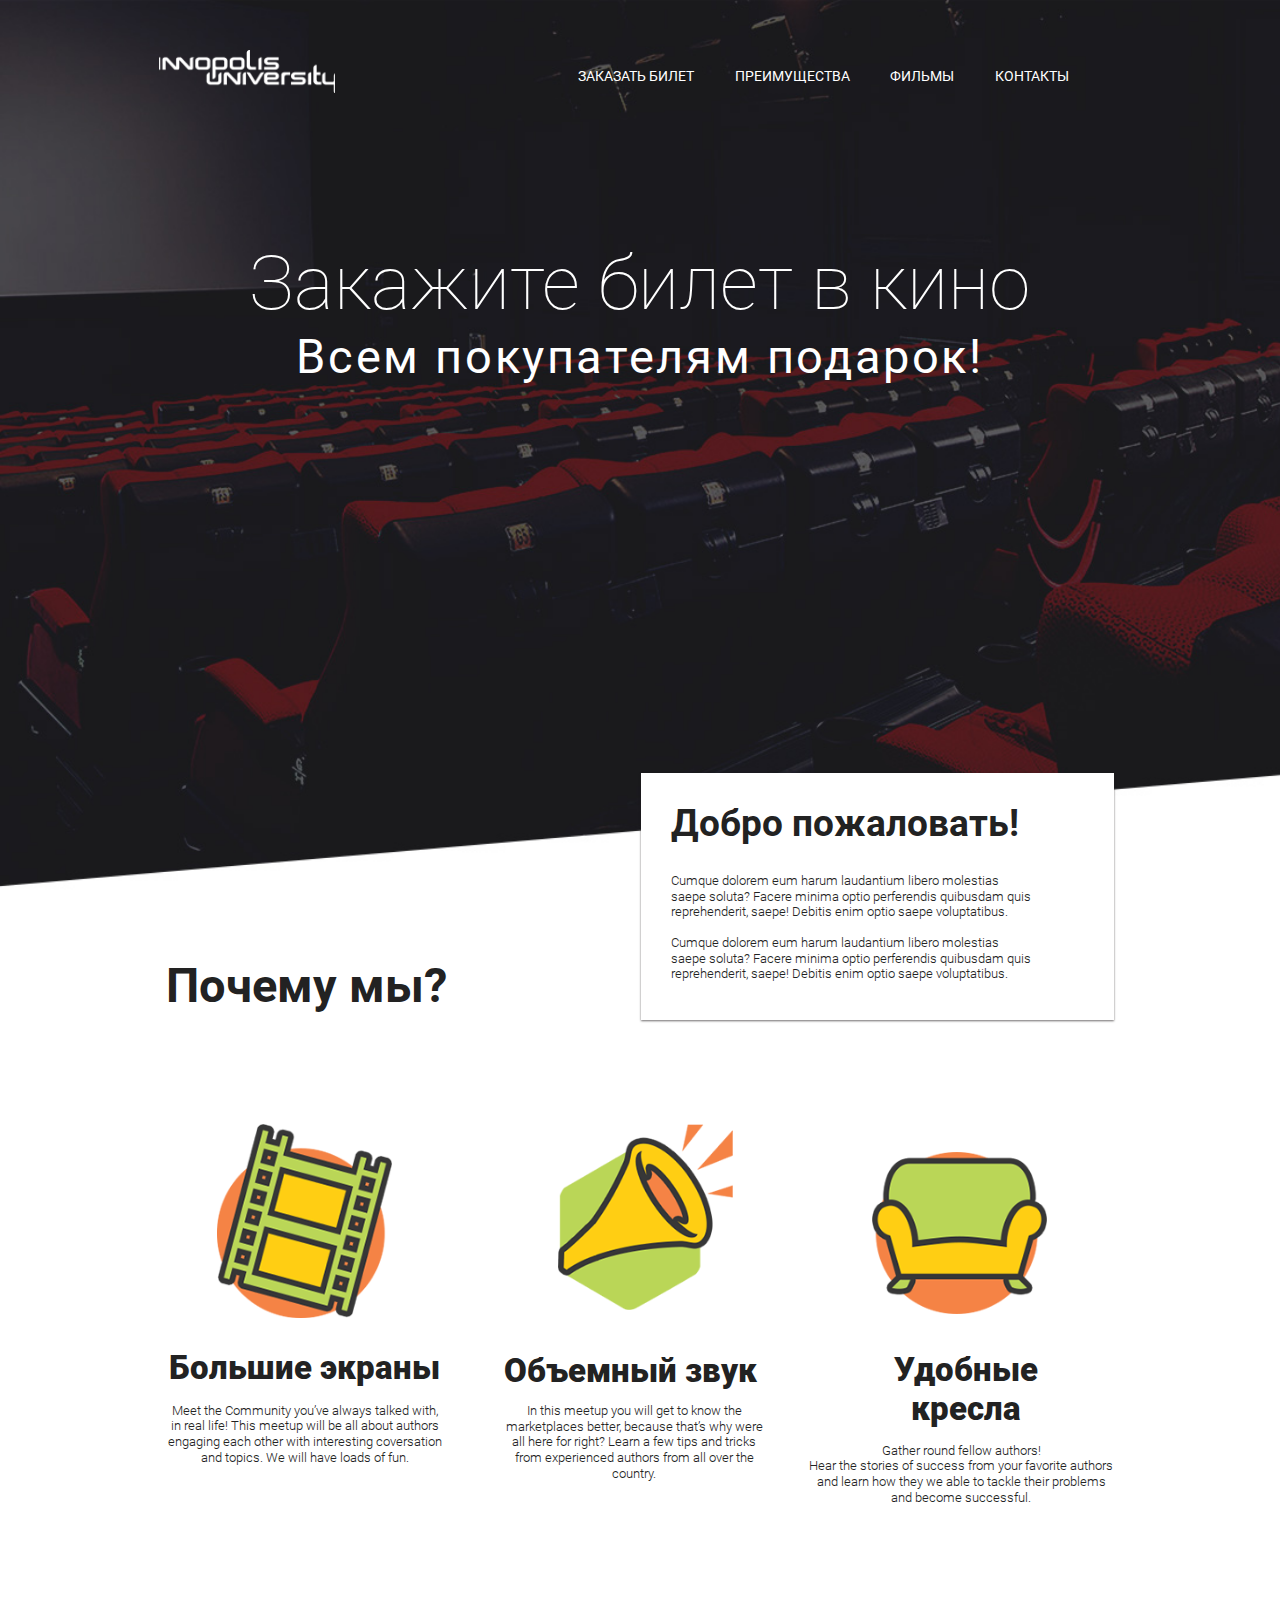
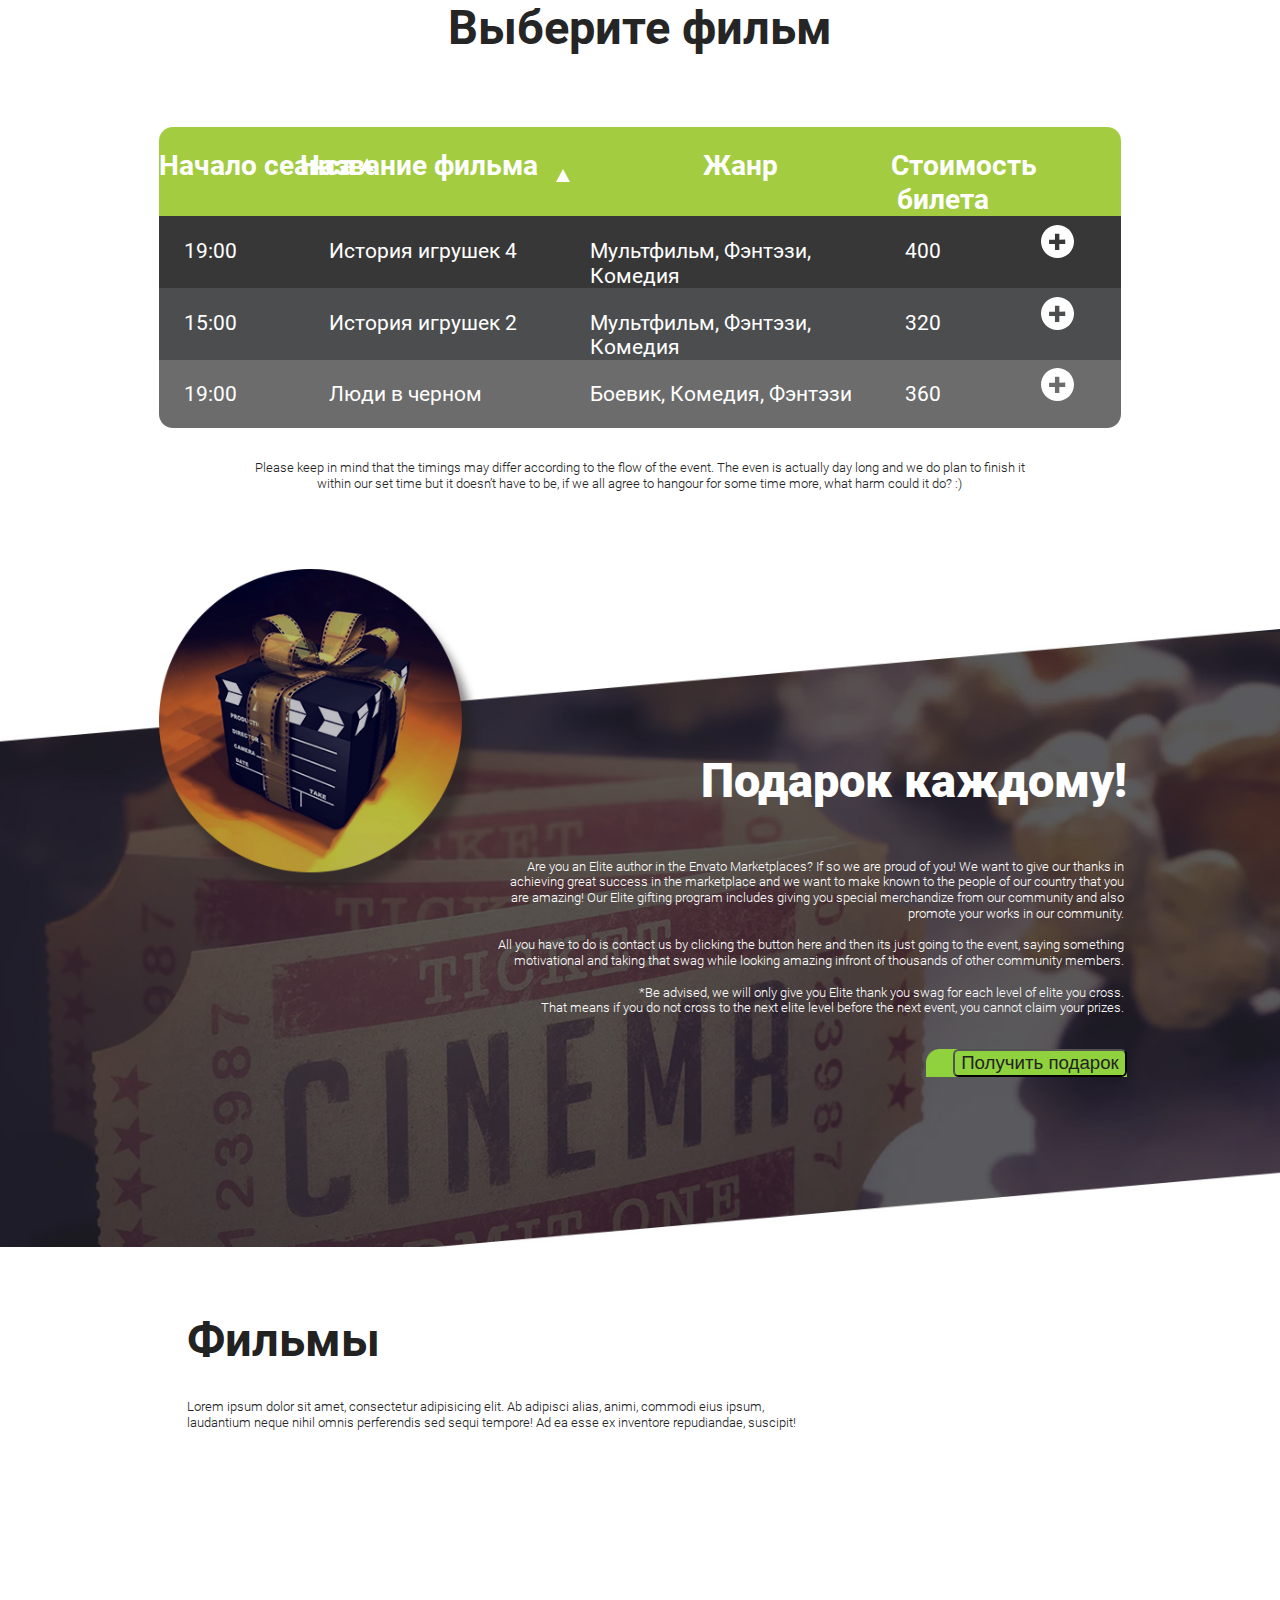
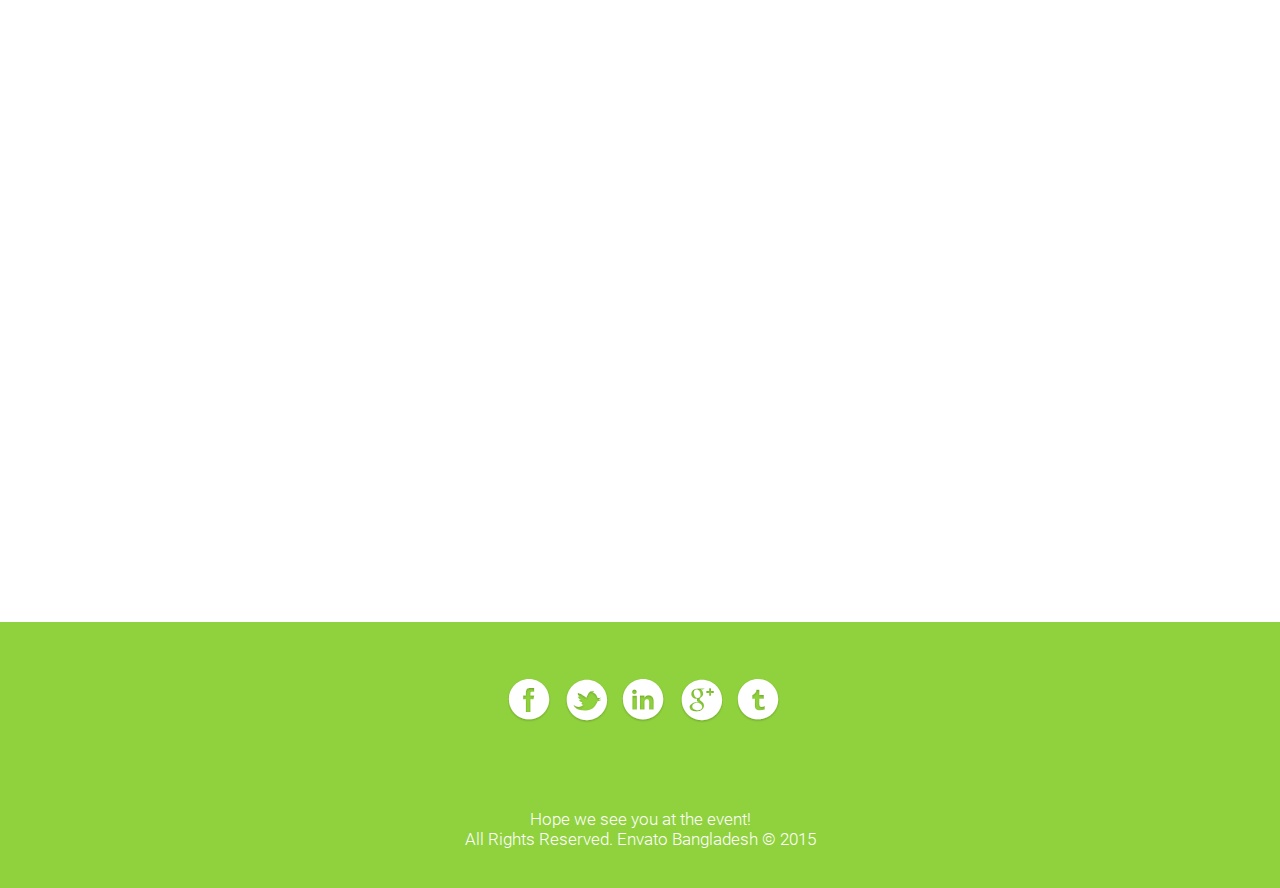
==== commit 49a8cff5: "<5.2>-<1>-<add films from site, but have a problem with slider>" ====
--- a/index.html
+++ b/index.html
@@ -121,8 +121,8 @@
                 Выберите фильм
             </h2>
             <div class="table">
-                <table  class="movie__table">
-                   <thead class="movie__table__thead">
+                <table class="movie__table">
+                    <thead class="movie__table__thead">
                         <tr>
                             <th class="movie__table__thead-time">
                                 Начало сеанса
@@ -130,77 +130,21 @@
                             <th class="movie__table__thead-stuff">
                                 Название фильма
                             </th>
+
                             <th class="movie__table__thead-genre">
                                 <a href="#">
                                     Жанр
                                 </a>
                             </th>
+                            <th>
+                                Стоимость билета
+                            </th>
                             <th class="movie__table__thead-plus">
                             </th>
                         </tr>
                     </thead>
-                    <tbody id = "filmsHire" class="movie__table__tbody">
-                       <!--  <tr>
-                            <td class="movie__table__tbody-time" id="start_film_1">
-                            </td>
-                            <td class="movie__table__tbody-stuff" id="name_film_1">
-                            </td>
-                            <td class="movie__table__tbody-genre" id="ganar_film_1">
-                            </td>
-                            <td class="movie__table__tbody-plus">
-                                <svg xmlns="http://www.w3.org/2000/svg" xmlns:xlink="http://www.w3.org/1999/xlink"
-                                    width="33px" height="33px">
-                                    <path fill-rule="evenodd" fill="rgb(255, 255, 255)"
-                                        d="M16.505,32.994 C7.393,32.994 0.005,25.607 0.005,16.494 C0.005,7.381 7.393,-0.006 16.505,-0.006 C25.618,-0.006 33.005,7.381 33.005,16.494 C33.005,25.607 25.618,32.994 16.505,32.994 ZM24.214,14.591 L18.356,14.631 L18.356,8.796 L13.958,8.777 L13.958,14.637 L8.083,14.637 L8.083,19.074 L13.958,19.074 L13.958,24.889 L18.336,24.889 L18.307,19.074 L24.231,19.074 L24.214,14.591 Z" />
-                                </svg>
-                            </td>
-                        </tr>
-                        <tr>
-                            <td class="movie__table__tbody-time" id="start_film_2">
-                            </td>
-                            <td class="movie__table__tbody-stuff" id="name_film_2">
-                            </td>
-                            <td class="movie__table__tbody-genre" id="ganar_film_2">
-                            </td>
-                            <td class="movie__table__tbody-plus">
-                                <svg xmlns="http://www.w3.org/2000/svg" xmlns:xlink="http://www.w3.org/1999/xlink"
-                                    width="33px" height="33px">
-                                    <path fill-rule="evenodd" fill="rgb(255, 255, 255)"
-                                        d="M16.505,32.994 C7.393,32.994 0.005,25.607 0.005,16.494 C0.005,7.381 7.393,-0.006 16.505,-0.006 C25.618,-0.006 33.005,7.381 33.005,16.494 C33.005,25.607 25.618,32.994 16.505,32.994 ZM24.214,14.591 L18.356,14.631 L18.356,8.796 L13.958,8.777 L13.958,14.637 L8.083,14.637 L8.083,19.074 L13.958,19.074 L13.958,24.889 L18.336,24.889 L18.307,19.074 L24.231,19.074 L24.214,14.591 Z" />
-                                </svg>
-                            </td>
-                        </tr>
-                        <tr>
-                            <td class="movie__table__tbody-time" id="start_film_3">
-                            </td>
-                            <td class="movie__table__tbody-stuff" id="name_film_3">
-                            </td>
-                            <td class="movie__table__tbody-genre" id="ganar_film_3">
-                            </td>
-                            <td class="movie__table__tbody-plus">
-                                <svg xmlns="http://www.w3.org/2000/svg" xmlns:xlink="http://www.w3.org/1999/xlink"
-                                    width="33px" height="33px">
-                                    <path fill-rule="evenodd" fill="rgb(255, 255, 255)"
-                                        d="M16.505,32.994 C7.393,32.994 0.005,25.607 0.005,16.494 C0.005,7.381 7.393,-0.006 16.505,-0.006 C25.618,-0.006 33.005,7.381 33.005,16.494 C33.005,25.607 25.618,32.994 16.505,32.994 ZM24.214,14.591 L18.356,14.631 L18.356,8.796 L13.958,8.777 L13.958,14.637 L8.083,14.637 L8.083,19.074 L13.958,19.074 L13.958,24.889 L18.336,24.889 L18.307,19.074 L24.231,19.074 L24.214,14.591 Z" />
-                                </svg>
-                            </td>
-                        </tr>
-                        <tr>
-                            <td class="movie__table__tbody-time" id="start_film_4">
-                            </td>
-                            <td class="movie__table__tbody-stuff" id="name_film_4">
-                            </td>
-                            <td class="movie__table__tbody-genre" id="ganar_film_4">
-                            </td>
-                            <td class="movie__table__tbody-plus">
-                                <svg xmlns="http://www.w3.org/2000/svg" xmlns:xlink="http://www.w3.org/1999/xlink"
-                                    width="33px" height="33px">
-                                    <path fill-rule="evenodd" fill="rgb(255, 255, 255)"
-                                        d="M16.505,32.994 C7.393,32.994 0.005,25.607 0.005,16.494 C0.005,7.381 7.393,-0.006 16.505,-0.006 C25.618,-0.006 33.005,7.381 33.005,16.494 C33.005,25.607 25.618,32.994 16.505,32.994 ZM24.214,14.591 L18.356,14.631 L18.356,8.796 L13.958,8.777 L13.958,14.637 L8.083,14.637 L8.083,19.074 L13.958,19.074 L13.958,24.889 L18.336,24.889 L18.307,19.074 L24.231,19.074 L24.214,14.591 Z" />
-                                </svg>
-                            </td>
-                        </tr>-->
-                    </tbody> 
+                    <tbody id="filmsHire" class="movie__table__tbody">
+                    </tbody>
                 </table>
             </div>
             <div class="movie__caution">
@@ -256,10 +200,10 @@
             </p>
         </section>
         <section>
-            <div  id = "filmsNew" class="movie-grid ">
-                <div id= "grid" class="movie-grid_flex owl-carousel">
-
-                </div> 
+            <div id="filmsNew" class="movie-grid ">
+                <div id="grid" class="movie-grid_flex owl-carousel">
+
+                </div>
             </div>
         </section>
     </div>
@@ -411,18 +355,18 @@
             </div>
         </div>
     </section>
-    
-
-
-    <div id ="modalPresent">  
-            <div class="modal">
-                <button id="closeModalPresent">X</button>
-                <form action="">
-                    <div>
-                        <input id="name_guest" type="text" name="client_name" required name=" name_guest" value=""
-                            placeholder="Имя">
-                    </div>
-                    <!-- <div>
+
+
+
+    <div id="modalPresent">
+        <div class="modal">
+            <button id="closeModalPresent">X</button>
+            <form action="">
+                <div>
+                    <input id="name_guest" type="text" name="client_name" required name=" name_guest" value=""
+                        placeholder="Имя">
+                </div>
+                <!-- <div>
                         <input type="email" name="email" required value="" placeholder="Email">
                     </div>
                     <div>
@@ -466,16 +410,63 @@
                         <input type="radio" value="3" name="some" />
                     </div>
              -->
-                </form>
-                <div>
-                    <input type="submit" value="Заказать" form="auth" />
-                    <button id="sendPresentInfo" form="auth">Заказать</button>
-                </div>
-            </div>
-    </div>
+            </form>
+            <div>
+                <input type="submit" value="Заказать" form="auth" />
+                <button id="sendPresentInfo" form="auth">Заказать</button>
+            </div>
+        </div>
+    </div>
+
+    <div id="orderForm">
+        <div class="modal">
+            <button id="closeOrderForm">X</button>
+
+            <div class="modal_form">
+                <div>
+                    <span>Назварние фильма:</span>
+                    <span id="orderFilmName"></span>
+                </div>
+                <div>
+                    <span>Начало сеанса:</span>
+                    <span id="orderFilmStart"></span>
+                </div>
+                <div>
+                    <span>Жанр:</span>
+                    <span id="orderFilmGanar"></span>
+                </div>
+                <div>
+                    <span>Стоимость билета:</span>
+                    <span id="orderFilmPrice"></span>
+
+                    <span>Количество билетов:</span>
+                    <input type="number" value="1" id="orderFilmCauntTicket" />
+                </div>
+                <div>
+                    <span>Общая стоимость билетов</span>
+                    <span id="orderFilmTotalPrice"></span>
+
+                </div>
+                <div>
+                    <span>Номер телефона:</span>
+                    <input type="tel" pattern="3[0-9] {3}-[0-9]" id="orderFilmPhone" />
+                </div>
+                <div>
+                    <span>Имя:</span>
+                    <input type="text" id="orderClientName" />
+                </div>
+                <div class="input-wrap">
+                    <button id="sendOrder" class="button1">Забранировать</button>
+                </div>
+            </div>
+        </div>
+    </div>
+
 
     <script src="js/film.js"></script>
     <script src="js/getPresent.js"></script>
+    <script src="js/slider.js"></script>
+    
     <!-- <script src="js/home_work_4.5.js"></script> -->
 
     <script src="js/jquery-3.4.1.min.js"></script>
--- a/css/style.css
+++ b/css/style.css
@@ -728,6 +728,10 @@
     width: 6.8rem;
 }
 
+#filmsHire tr:hover td {
+    color: darksalmon;
+    cursor: pointer;
+}
 .movie__table__tbody-time{
     width: 11.25rem;
     word-wrap:break-word;
@@ -957,7 +961,8 @@
     text-align: center;
 }
 
-#modalPresent {
+#modalPresent,
+#orderForm {
     display: none;
     position: fixed;
     width: 100%;
@@ -969,7 +974,9 @@
     padding-top: 6rem;
 }
 
-#modalPresent .modal{
+#modalPresent .modal,
+#orderForm .modal
+{
     background-color: #ffffff; 
     margin: 0 auto;
     width: 20rem;
@@ -977,10 +984,17 @@
     position: relative;
 }
 
-#closeModalPresent {
+#closeModalPresent,
+#closeOrderForm {
     position: absolute;
     right: 1rem;
     font-size: 30px;
     top: 1rem;
     cursor: pointer;
+}
+
+.button1 {
+    background-color: #90d23d;
+    border-radius: .3rem;
+    
 }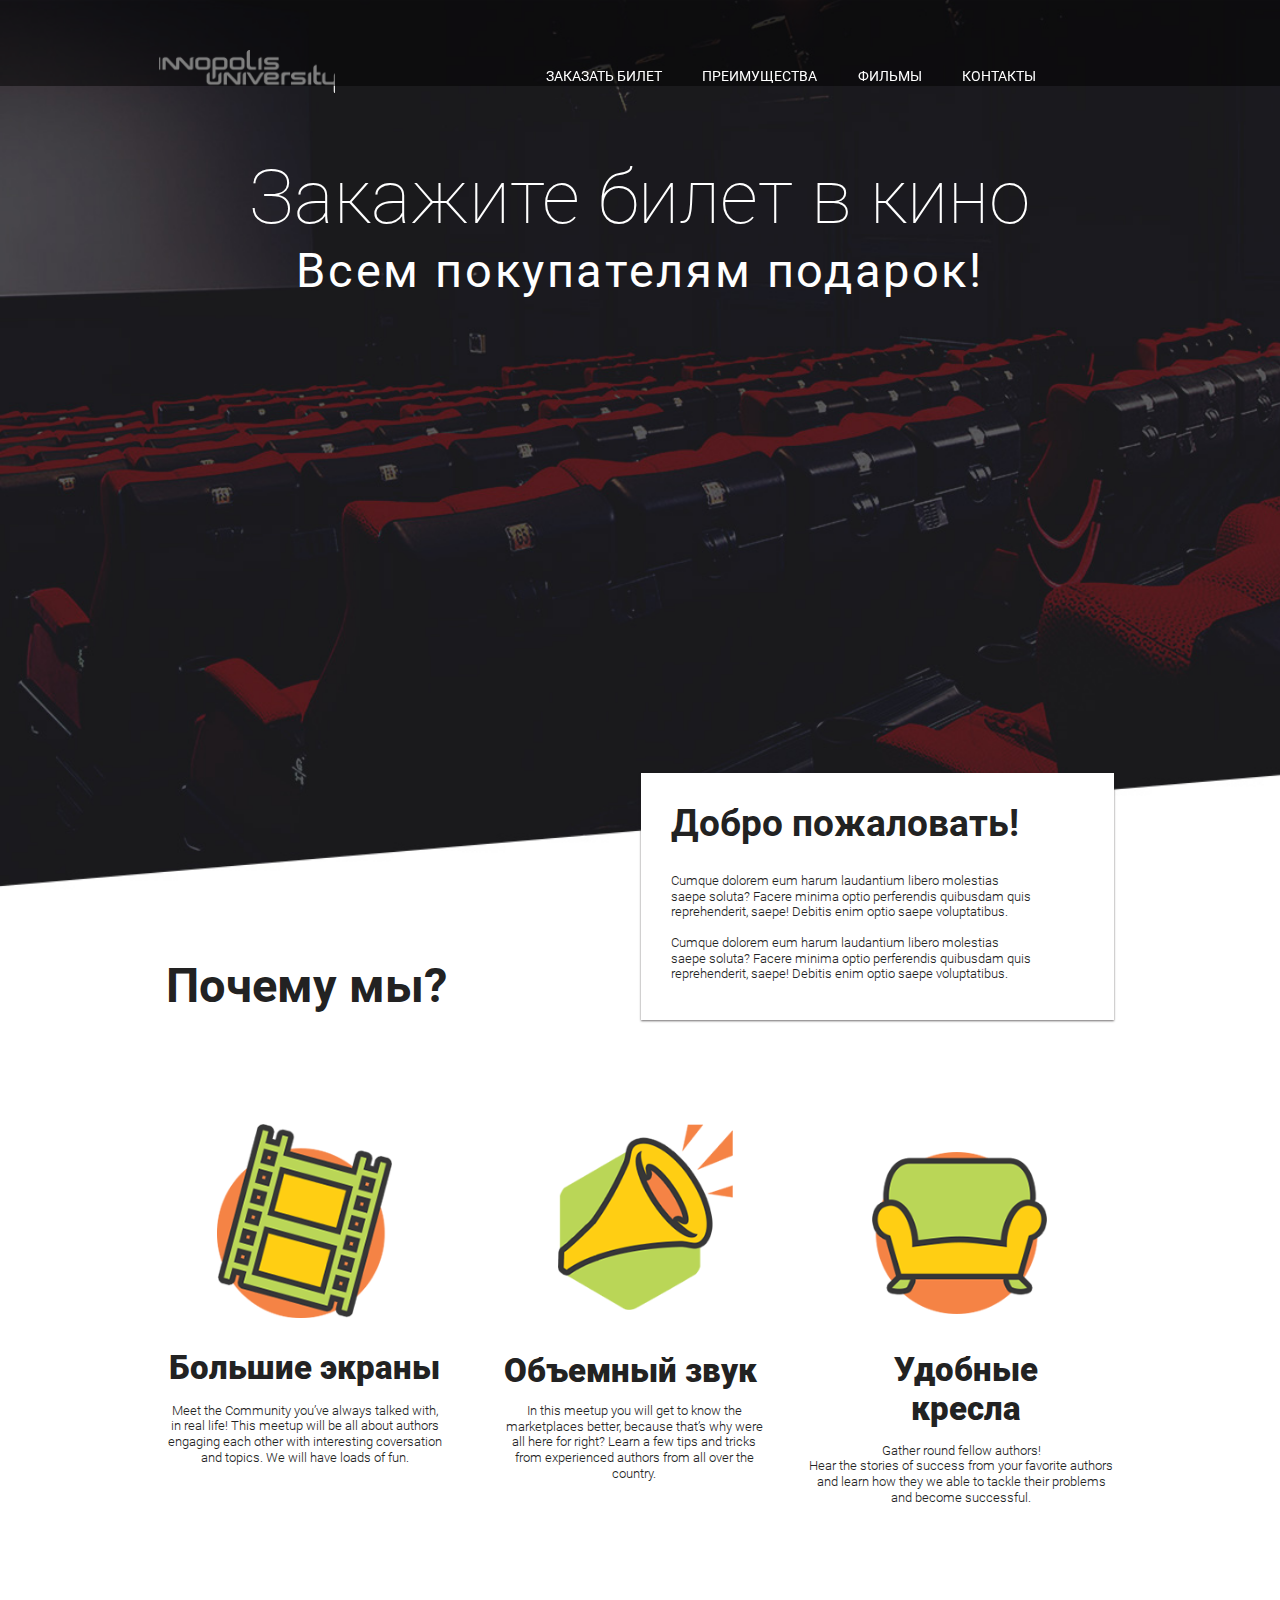
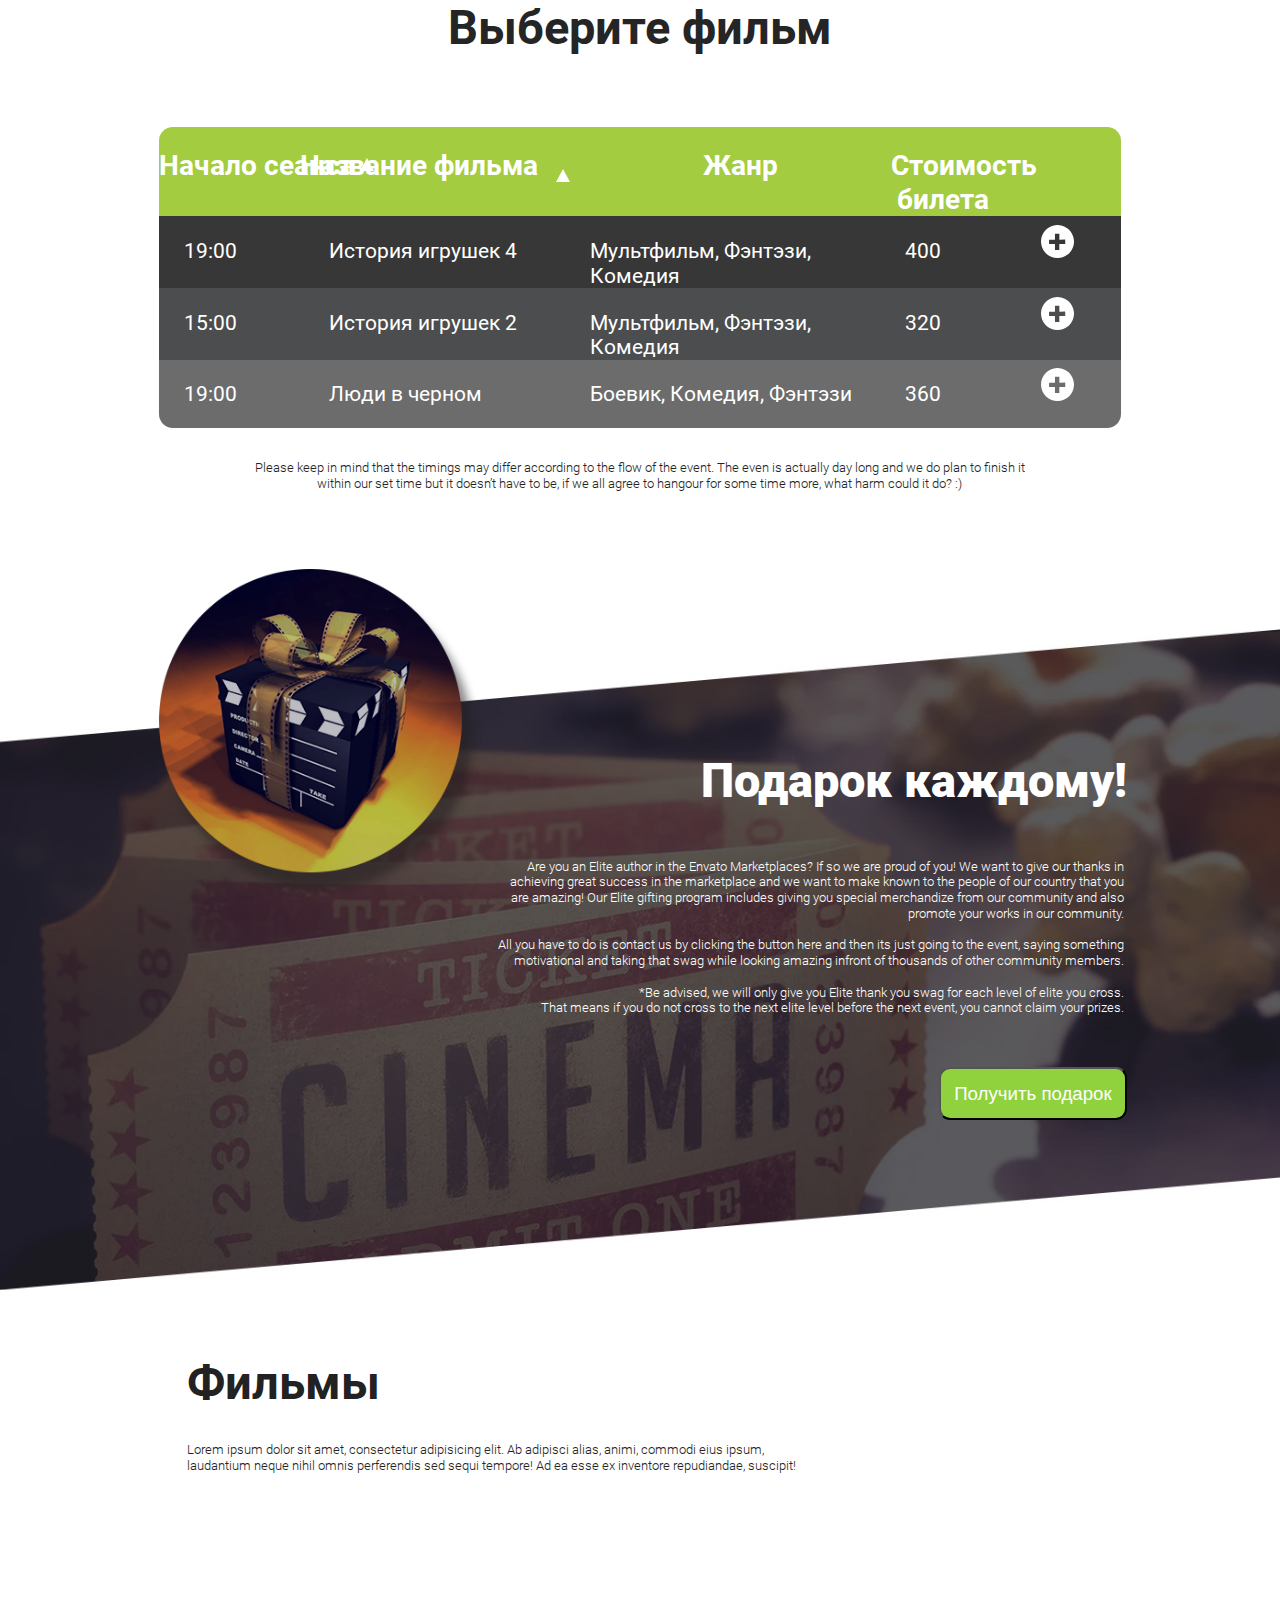
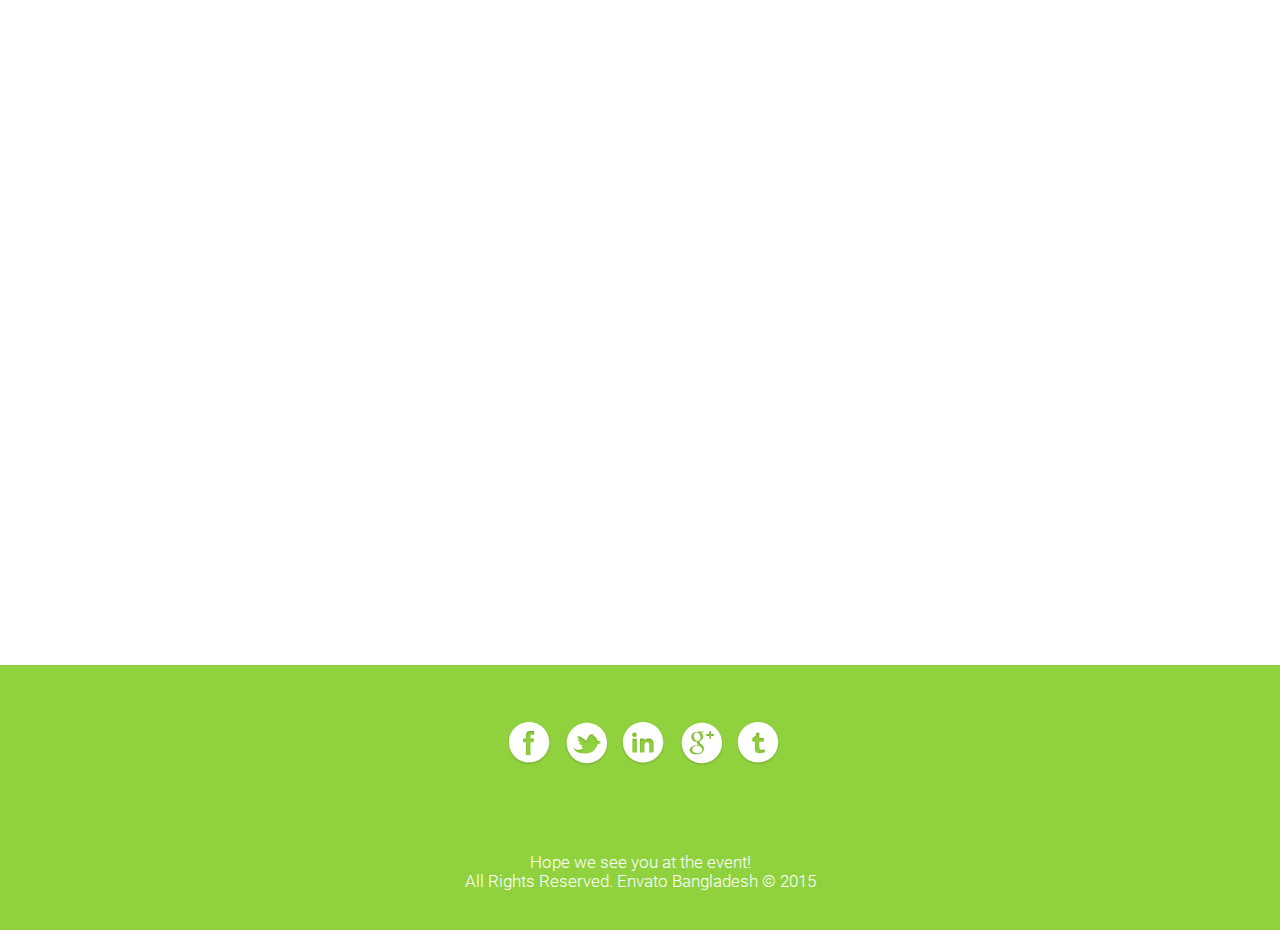
==== commit 112599a4: "<6.1>-<1>-<add brone place in cinema>" ====
--- a/index.html
+++ b/index.html
@@ -27,10 +27,10 @@
                     <span></span>
                 </div>
                 <ul class="main__menu-list">
-                    <li><a href="#ЗАКАЗАТЬ БИЛЕТ">ЗАКАЗАТЬ БИЛЕТ</a></li>
-                    <li><a href="#ПРЕИМУЩЕСТВА">ПРЕИМУЩЕСТВА</a></li>
-                    <li><a href="#ФИЛЬМЫ">ФИЛЬМЫ </a></li>
-                    <li><a href="#КОНТАКТЫ">КОНТАКТЫ</a></li>
+                    <li><a class="link-menu" href="#buyTicket">ЗАКАЗАТЬ БИЛЕТ</a></li>
+                    <li><a class="link-menu"href="#advatages">ПРЕИМУЩЕСТВА</a></li>
+                    <li><a class="link-menu"href="#films">ФИЛЬМЫ </a></li>
+                    <li><a class="link-menu"href="#contacts">КОНТАКТЫ</a></li>
                 </ul>
             </div>
             <div class="main__head">
@@ -43,7 +43,7 @@
             </div>
         </div>
     </div>
-    <div class="container">
+    <div id="advatages" class="container">
         <div class="main__welcome">
             <h2>
                 Добро пожаловать!
@@ -115,7 +115,7 @@
     </div>
     </div>
     </section>
-    <section>
+    <section id="buyTicket">
         <div class="movie">
             <h2 class="movie__header"><a name="ФИЛЬМЫ"></a>
                 Выберите фильм
@@ -188,7 +188,7 @@
             </div>
         </div>
     </section>
-    <div class="film">
+    <div id="films" class="film">
         <section class="films">
             <h2>
                 Фильмы
@@ -200,7 +200,7 @@
             </p>
         </section>
         <section>
-            <div id="filmsNew" class="movie-grid ">
+            <div id="filmsNew" class="movie-grid">
                 <div id="grid" class="movie-grid_flex owl-carousel">
 
                 </div>
@@ -208,7 +208,7 @@
         </section>
     </div>
     <section>
-        <div class="relations">
+        <div id="contacts" class="relations">
             <div class="relations_icons">
                 <a href="#" target="_blank">
                     <svg xmlns="http://www.w3.org/2000/svg" xmlns:xlink="http://www.w3.org/1999/xlink"
@@ -443,7 +443,7 @@
                     <input type="number" value="1" id="orderFilmCauntTicket" />
                 </div>
                 <div>
-                    <span>Общая стоимость билетов</span>
+                    <span>Общая стоимость билетов:</span>
                     <span id="orderFilmTotalPrice"></span>
 
                 </div>
@@ -458,20 +458,25 @@
                 <div class="input-wrap">
                     <button id="sendOrder" class="button1">Забранировать</button>
                 </div>
-            </div>
-        </div>
-    </div>
-
-
+                <div id="mistake"></div>
+            </div>
+            <div id="places">
+                
+            </div>
+        </div>
+    </div>
+
+
+
+    <script src="https://ajax.googleapis.com/ajax/libs/jquery/3.4.1/jquery.min.js"></script>
     <script src="js/film.js"></script>
     <script src="js/getPresent.js"></script>
     <script src="js/slider.js"></script>
-    
-    <!-- <script src="js/home_work_4.5.js"></script> -->
-
     <script src="js/jquery-3.4.1.min.js"></script>
     <script src="js/owl.carousel.min.js"></script>
-    <script>
+        <script>
+        $(document).ready(function(){
+            
         $('.owl-carousel').owlCarousel({
             loop: true,
             margin: 10,
@@ -488,9 +493,9 @@
                 }
             }
         })
+    });
     </script>
 
-
 </body>
 
 </html>--- a/css/style.css
+++ b/css/style.css
@@ -483,6 +483,20 @@
     margin: 0 auto;
 }
 
+.main__menu {
+    padding: 0rem 0rem 0 6rem;
+    background-color: rgba(0, 0, 0, 0.5);
+    position: fixed;
+    transition: all .3s ease;
+    width: 100%;
+    left: 0;
+    z-index: 1000;
+}
+
+.main__menu.out {
+    transform: translateY(-100%);
+}
+
 .main:after {
     content: "";
     position: absolute;
@@ -833,8 +847,6 @@
 }
 
 .present__button {
-    width: 10.75rem;
-    background: url(../images/button.png)no-repeat top center /cover;
     margin: 0.9rem 0 0 0;
     height: auto;
     display: inline-block;
@@ -979,22 +991,116 @@
 {
     background-color: #ffffff; 
     margin: 0 auto;
-    width: 20rem;
+    width: 24rem;
     border-radius: 1rem;
     position: relative;
-}
-
+    padding: 1rem;
+    flex: auto;
+}
+#orderFilmPrice {
+    margin-right: 7rem;
+}
+#orderFilmPhone{
+    width: 7rem;
+}
+#orderFilmCauntTicket{
+    width: 5.4rem;
+}
+
+#orderClientFilm{
+    width: 12.3rem;
+}
 #closeModalPresent,
 #closeOrderForm {
     position: absolute;
     right: 1rem;
-    font-size: 30px;
+    font-size: 0.8rem;
     top: 1rem;
     cursor: pointer;
+    background-color: white;
+    border-color: white;
+}
+
+.modal_form {
+    display: flex;
+    flex-direction: column;
+    font-weight: bold;
+    font-size: 0.9rem;
 }
 
 .button1 {
     background-color: #90d23d;
-    border-radius: .3rem;
+    border-radius: 0.6rem;
+    padding: 0.7rem;
+    color: white;
+    margin-top: 1rem;
     
+}
+
+.button1:active {
+    background-color: white;
+    color: #90d23d;
+}
+
+.places {
+    display: flex;
+    margin: 30px;
+}
+
+/* .placeDiv {
+    width: 2rem;
+    height: 2rem;
+    border: 2px solid #000;
+    font-size: 23px;
+    font-weight: bold;
+    margin-right: 5px;
+    text-align: center;
+} */
+
+.placeBrone {
+    background-color: orange;
+    width: 2rem;
+    height: 2rem;
+    border: 2px solid #000;
+    font-size: 23px;
+    font-weight: bold;
+    margin-right: 5px;
+    text-align: center;
+}
+
+.placeFree {
+    background-color: greenyellow;
+    width: 2rem;
+    height: 2rem;
+    border: 2px solid #000;
+    font-size: 23px;
+    font-weight: bold;
+    margin-right: 5px;
+    text-align: center;
+}
+
+.choosePlace{
+    background-color: red;
+    width: 2rem;
+    height: 2rem;
+    border: 2px solid #000;
+    font-size: 23px;
+    font-weight: bold;
+    margin-right: 5px;
+    text-align: center;
+}
+
+.placeClick {
+    background-color: red;
+    width: 2rem;
+    height: 2rem;
+    border: 2px solid #000;
+    font-size: 23px;
+    font-weight: bold;
+    margin-right: 5px;
+    text-align: center;
+}
+
+#mistake {
+    color: red;
 }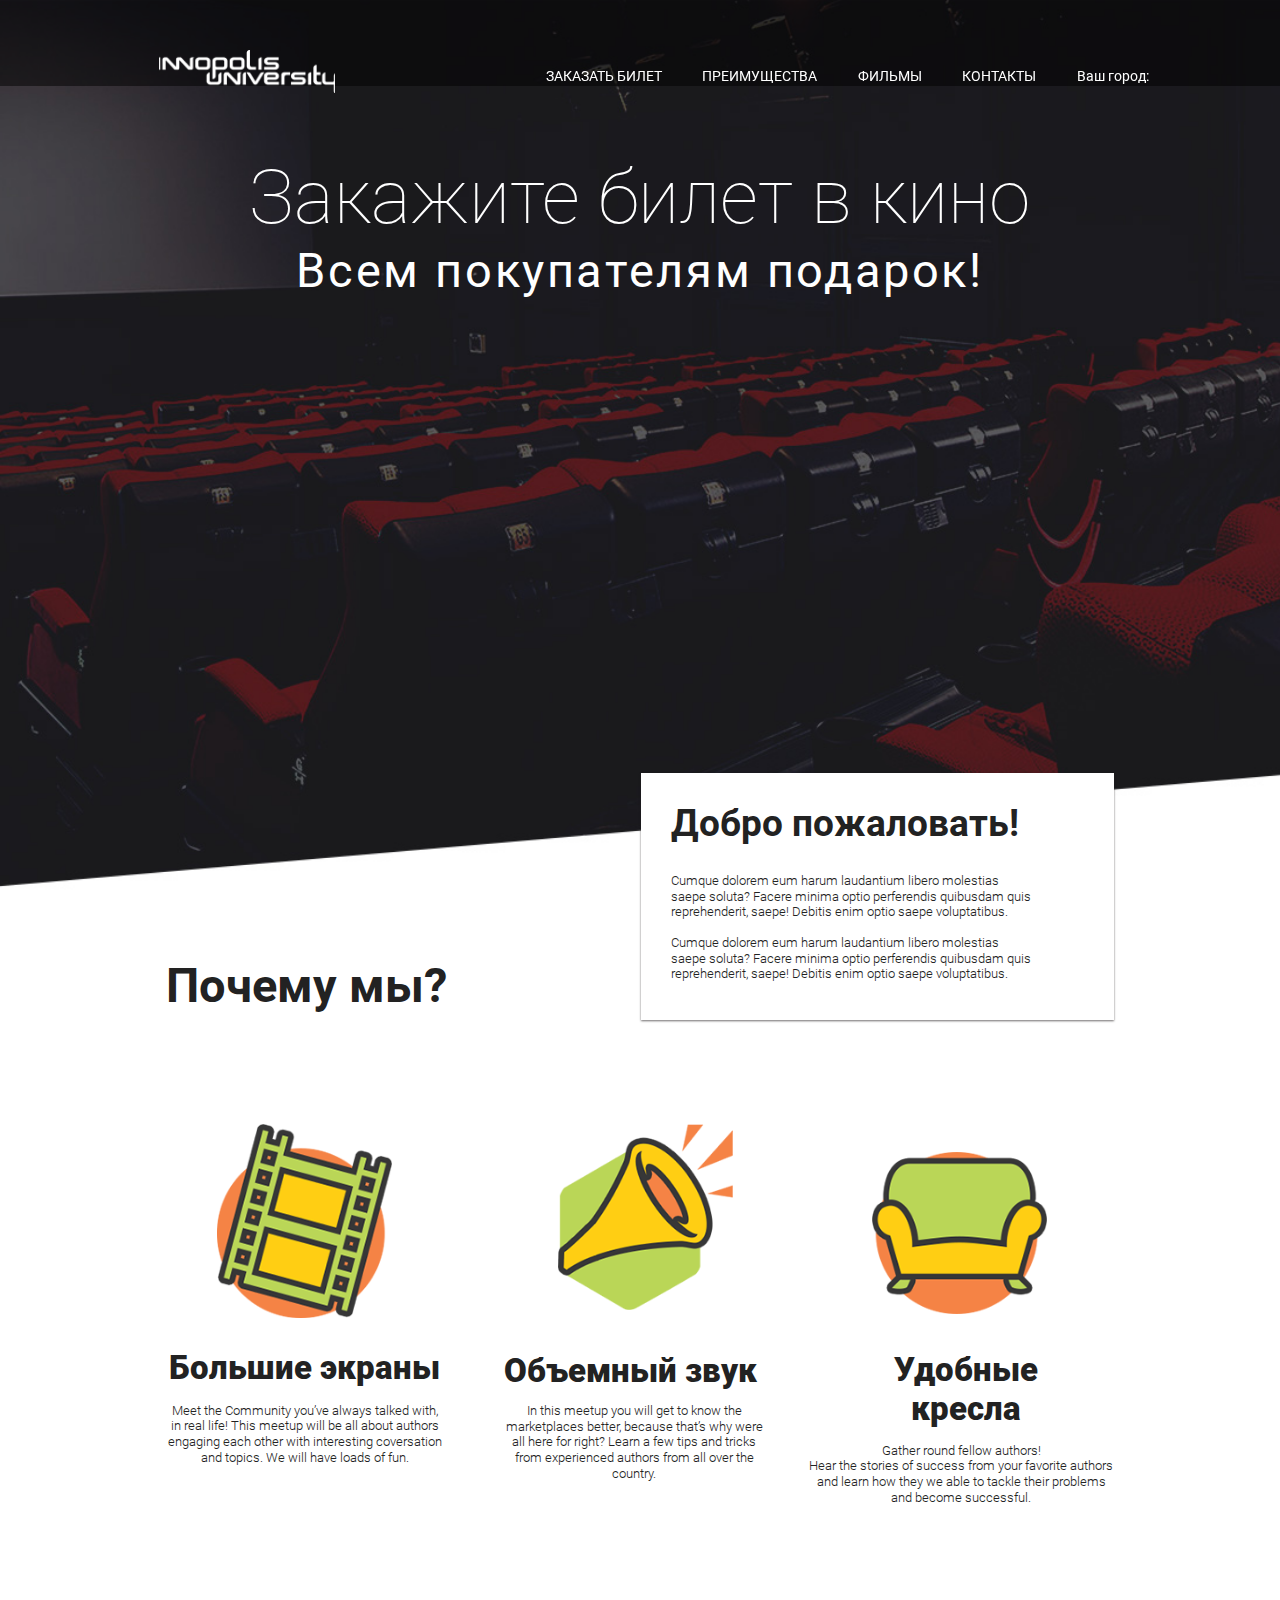
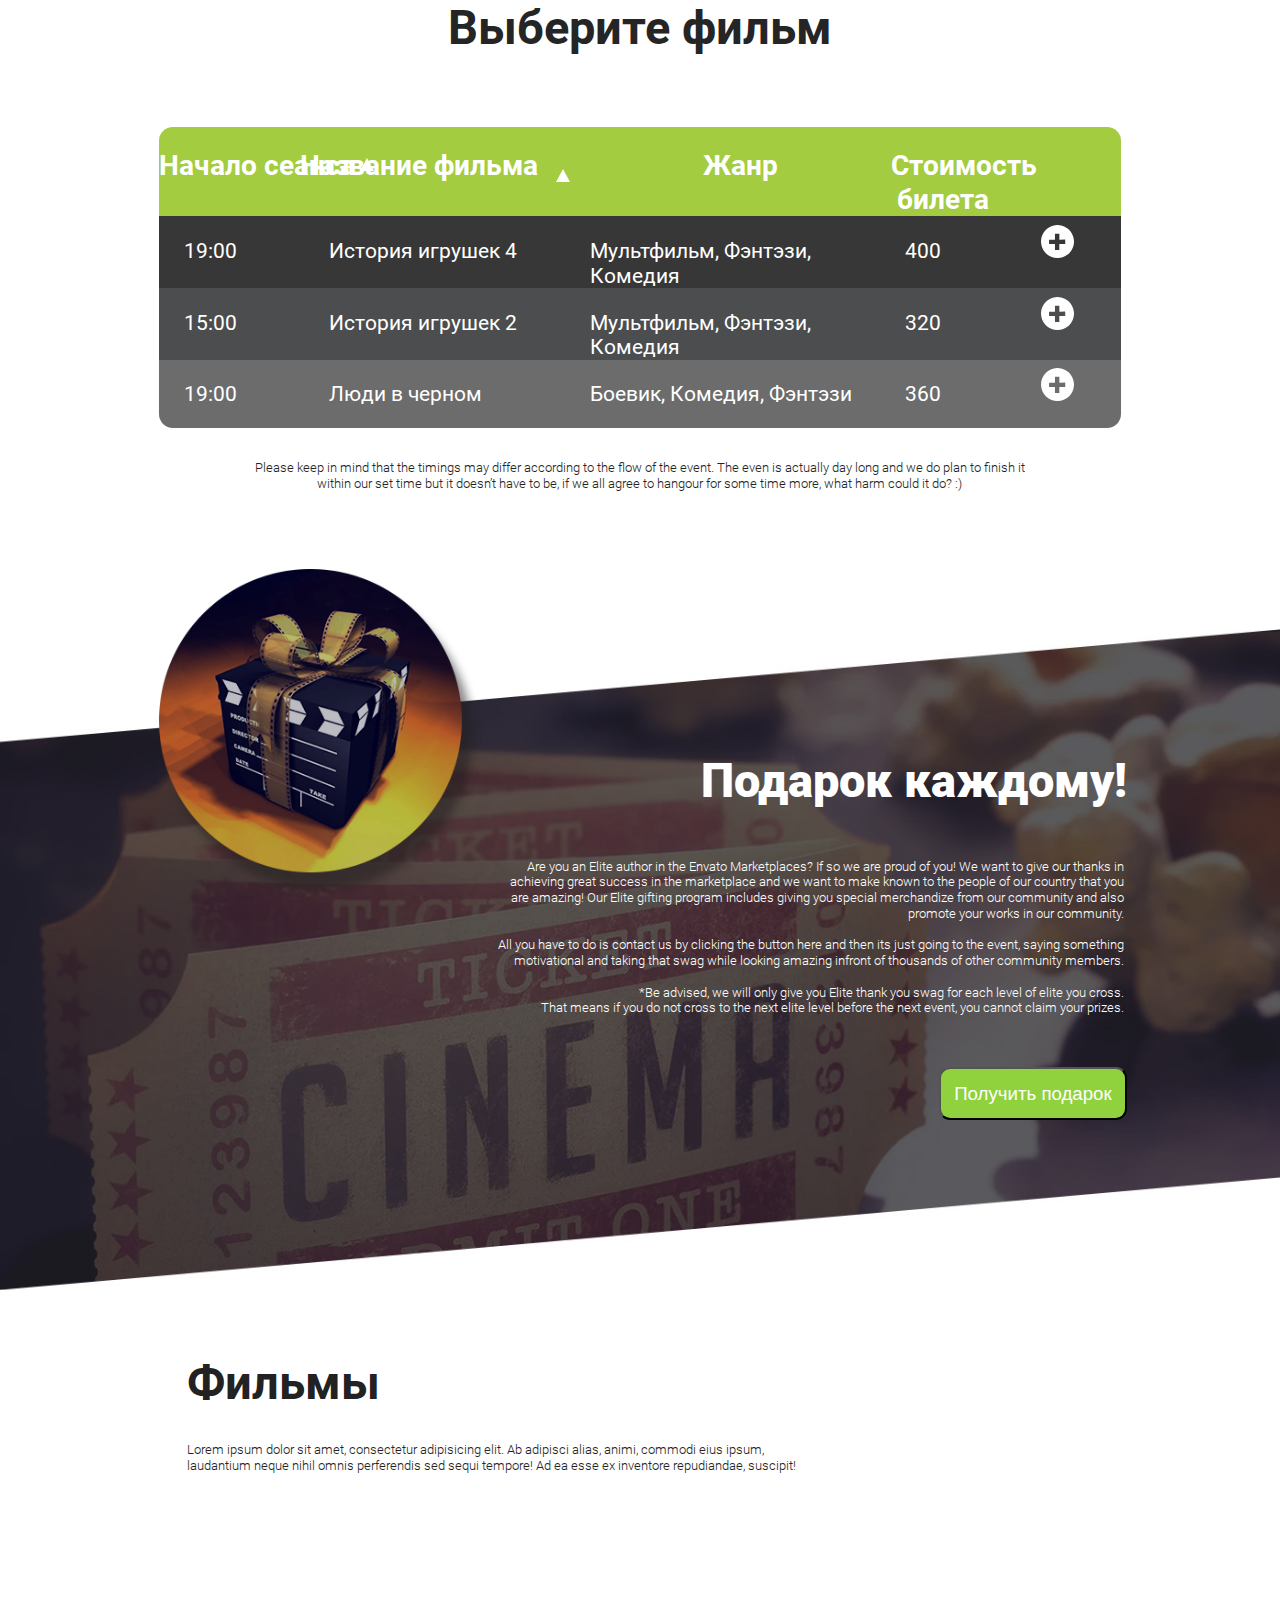
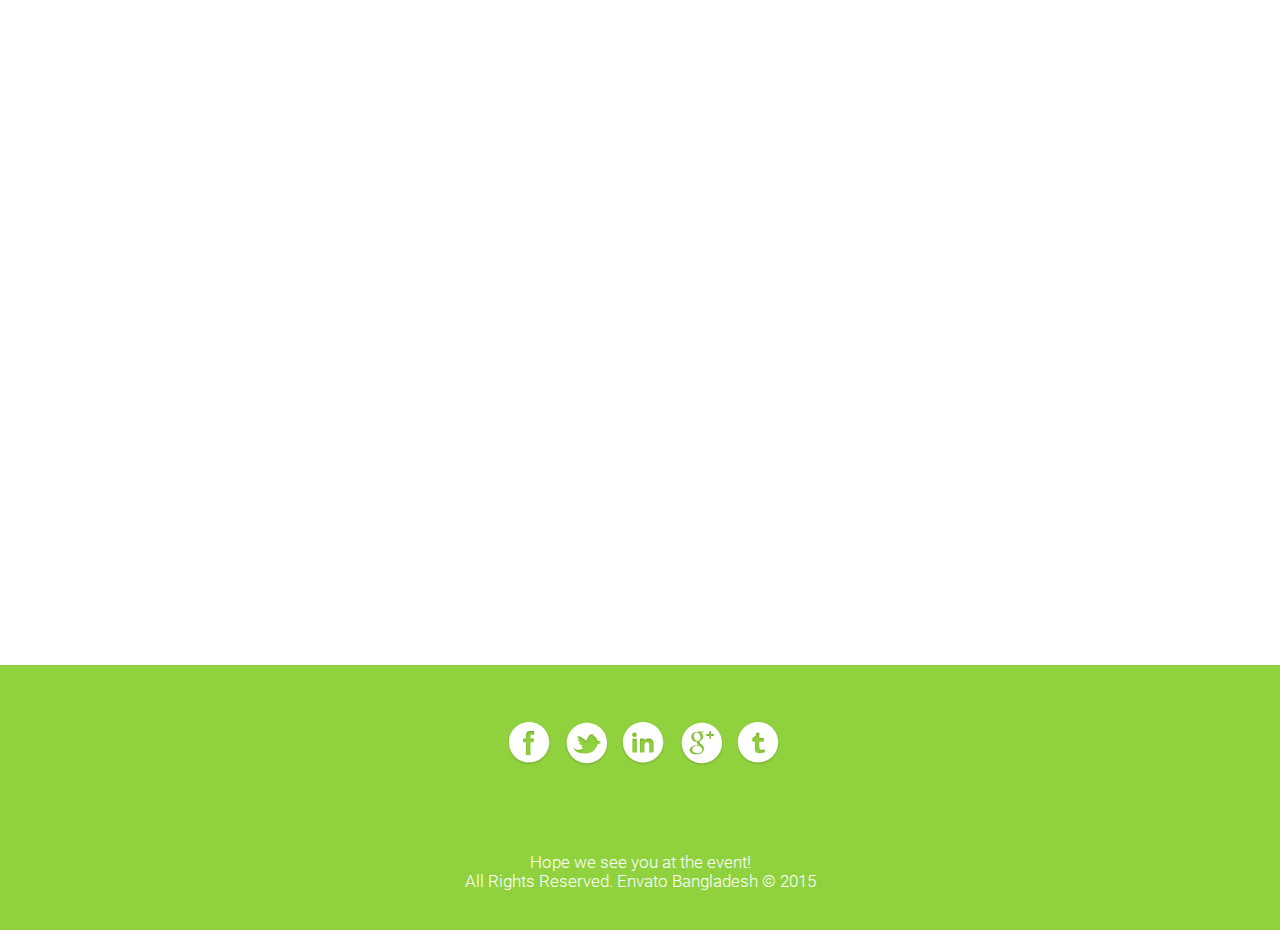
==== commit 5196d19a: "<7.3>-<1>-<add city definition>" ====
--- a/index.html
+++ b/index.html
@@ -10,7 +10,6 @@
     <title>Webpack Boilerplate</title>
     <link rel="icon" type="image/png" href="images/favicon.png" />
     <link rel="stylesheet" type="text/css" href="css/style.css" />
-    <link rel="stylesheet" type="text/css" href="css/media.css" />
     <link rel="stylesheet" href="css/owl.carousel.min.css">
     <link rel="stylesheet" href="css/owl.theme.default.min.css">
 
@@ -20,18 +19,23 @@
 <body>
     <div class="main">
         <div class="block">
-            <div class="main__logo">
-            </div>
             <div class="main__menu">
+                <div class="main__logo">
+                </div>
                 <div class="menu-burger">
                     <span></span>
                 </div>
                 <ul class="main__menu-list">
-                    <li><a class="link-menu" href="#buyTicket">ЗАКАЗАТЬ БИЛЕТ</a></li>
-                    <li><a class="link-menu"href="#advatages">ПРЕИМУЩЕСТВА</a></li>
-                    <li><a class="link-menu"href="#films">ФИЛЬМЫ </a></li>
-                    <li><a class="link-menu"href="#contacts">КОНТАКТЫ</a></li>
+                    <li><a href="#buyTicket">ЗАКАЗАТЬ БИЛЕТ</a></li>
+                    <li><a href="#advatages">ПРЕИМУЩЕСТВА</a></li>
+                    <li><a href="#films">ФИЛЬМЫ </a></li>
+                    <li><a href="#contacts">КОНТАКТЫ</a></li>
+                    <li>
+                        <span class="link-menu">Ваш город: </span>
+                        <a href="#" id="city_name" data-modal="#choose_city"></a> 
+                    </li>
                 </ul>
+                
             </div>
             <div class="main__head">
                 <h1><a name="ЗАКАЗАТЬ БИЛЕТ"></a>
@@ -473,28 +477,28 @@
     <script src="js/getPresent.js"></script>
     <script src="js/slider.js"></script>
     <script src="js/jquery-3.4.1.min.js"></script>
-    <script src="js/owl.carousel.min.js"></script>
+     <script src="js/owl.carousel.min.js"></script>
+     <script src="js/ajax.js"></script>
         <script>
-        $(document).ready(function(){
-            
-        $('.owl-carousel').owlCarousel({
-            loop: true,
-            margin: 10,
-            nav: true,
-            responsive: {
-                0: {
-                    items: 1
-                },
-                600: {
-                    items: 3
-                },
-                1000: {
-                    items: 5
-                }
-            }
-        })
-    });
-    </script>
+            $(document).ready(function(){
+                $('.owl-carousel').owlCarousel({
+                    loop: true,
+                    margin: 10,
+                    nav: true,
+                    responsive: {
+                        0: {
+                            items: 1
+                        },
+                        600: {
+                            items: 3
+                        },
+                        1000: {
+                            items: 5
+                        }
+                    }
+                })
+            });
+        </script>
 
 </body>
 
--- a/css/style.css
+++ b/css/style.css
@@ -540,6 +540,10 @@
     
 }
 
+.link-menu {
+    color: white;
+}
+
 .main__menu-list li a:hover {
     border-bottom: solid 1px #90d23d;
   }
@@ -956,9 +960,7 @@
     height: 2.35rem;
 }
 
-.relations__text {
-
-}
+
 .relations__text p {
     padding-top: 1.3rem;
     text-align: center;
